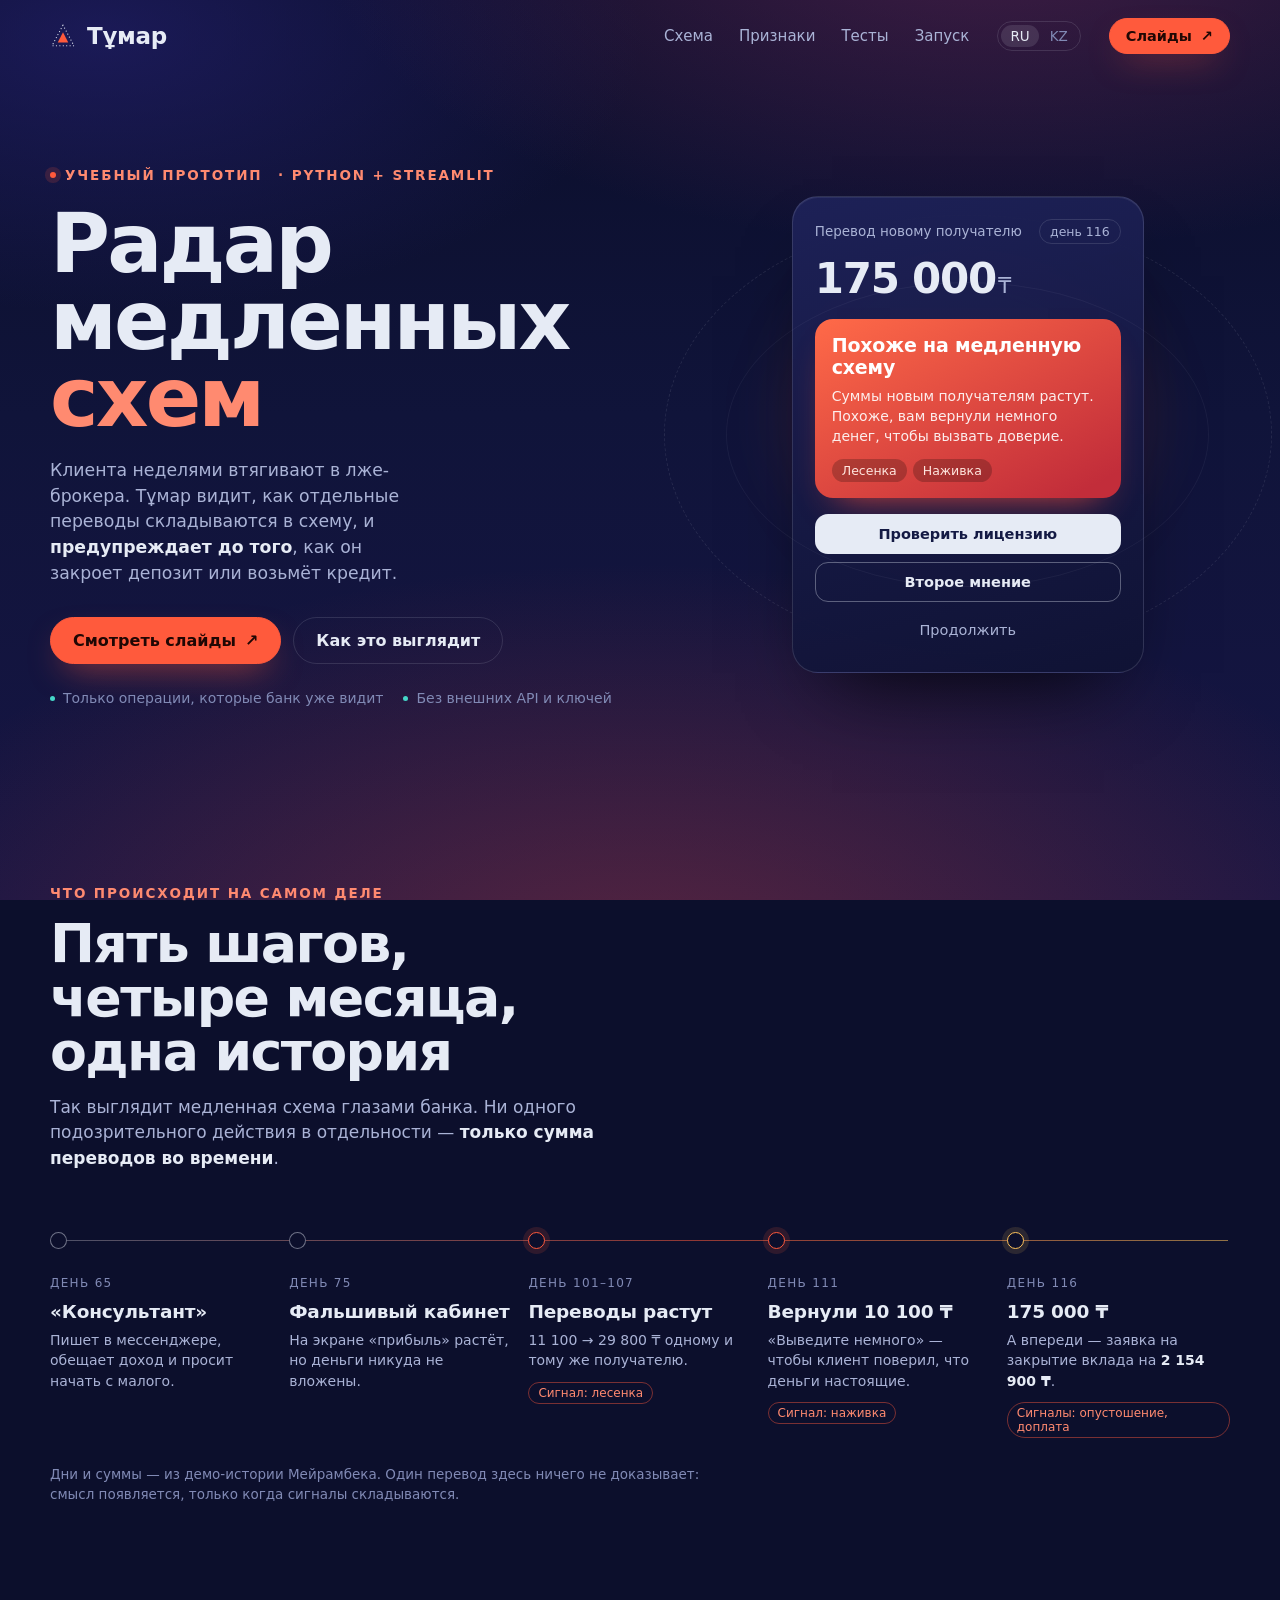
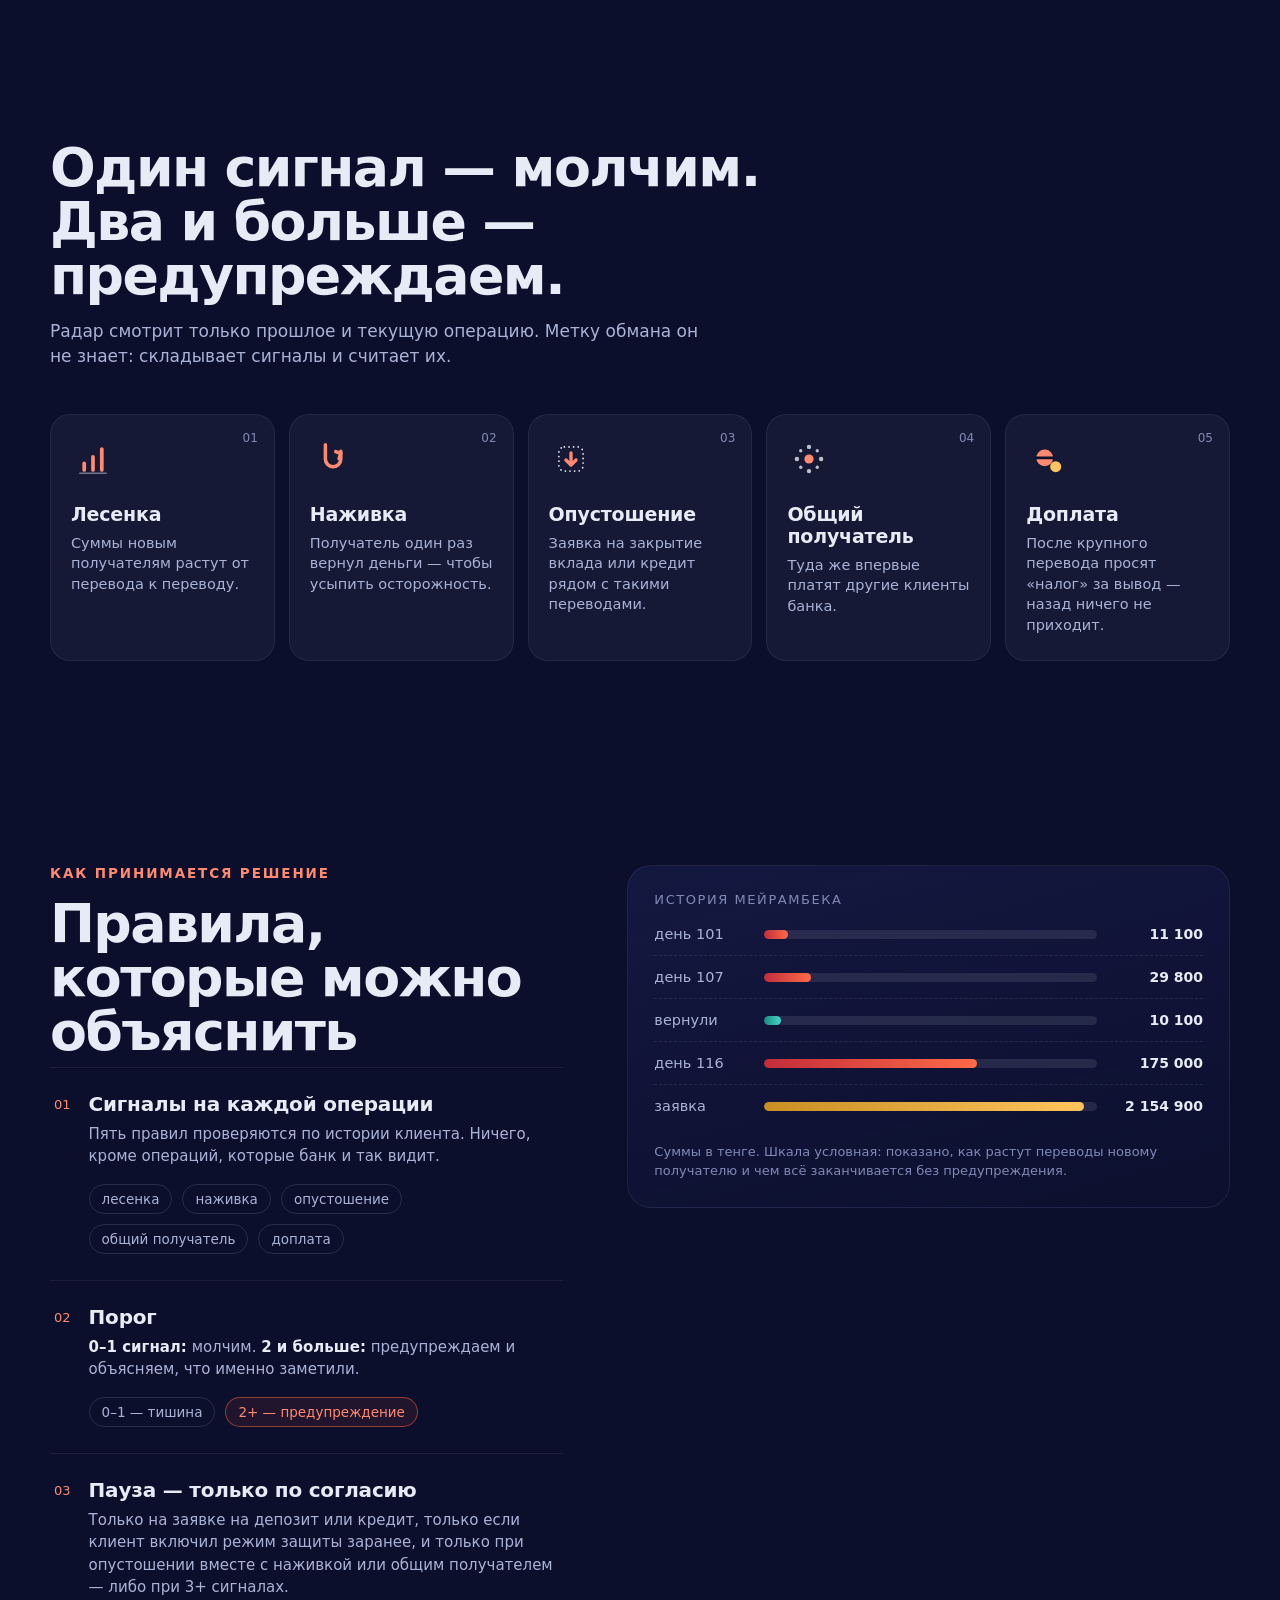
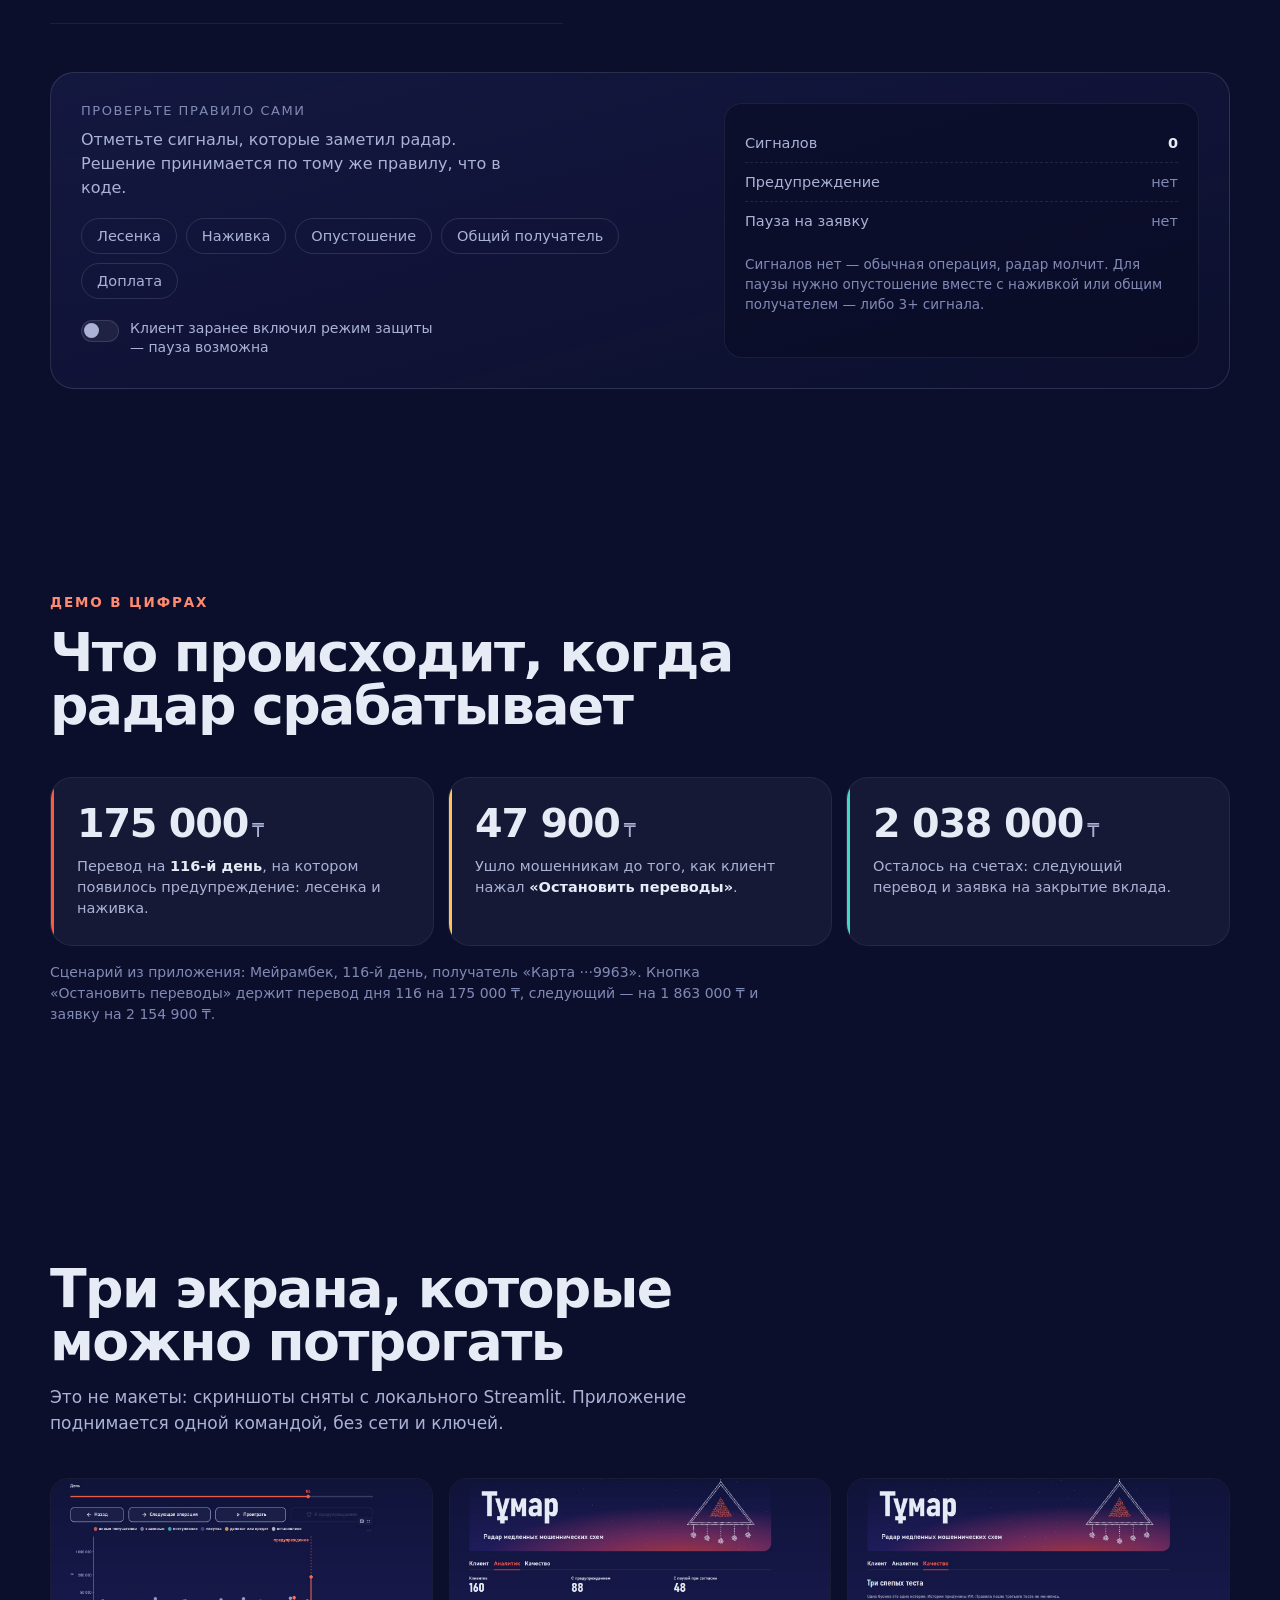
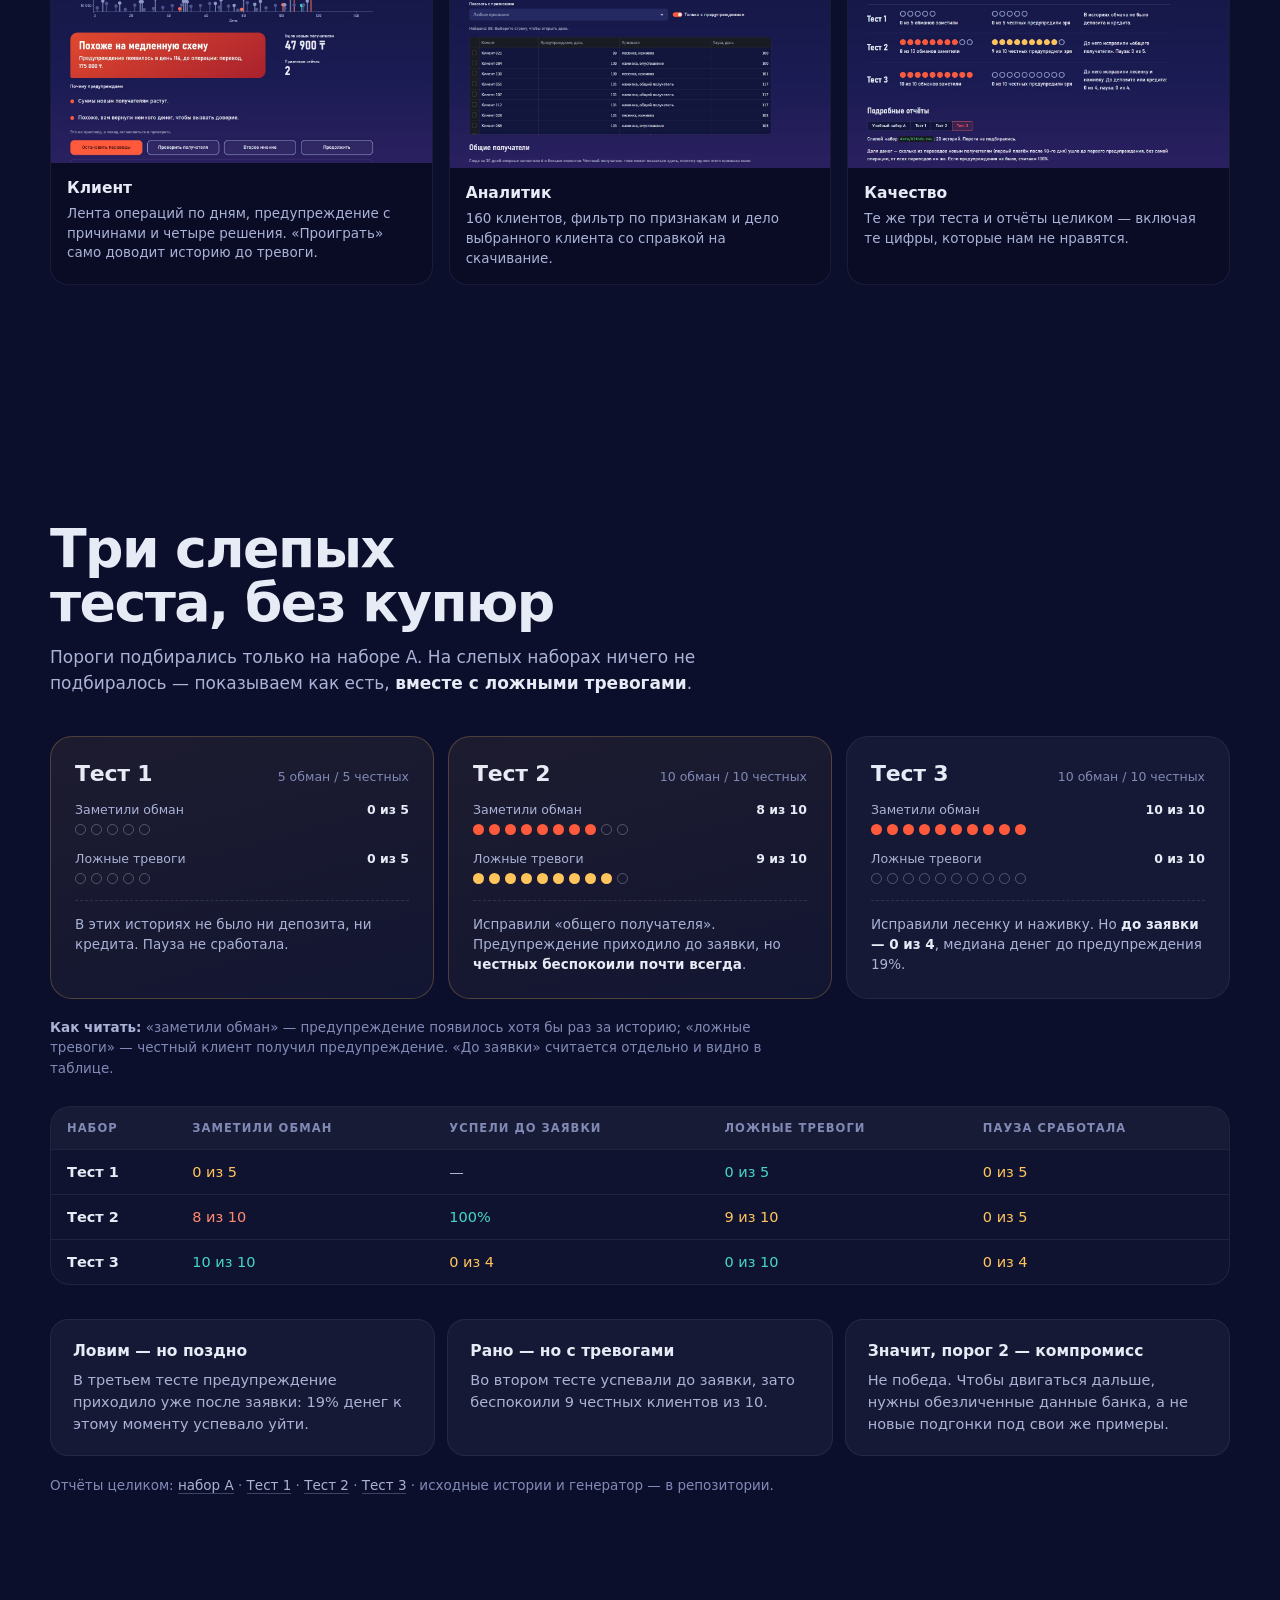
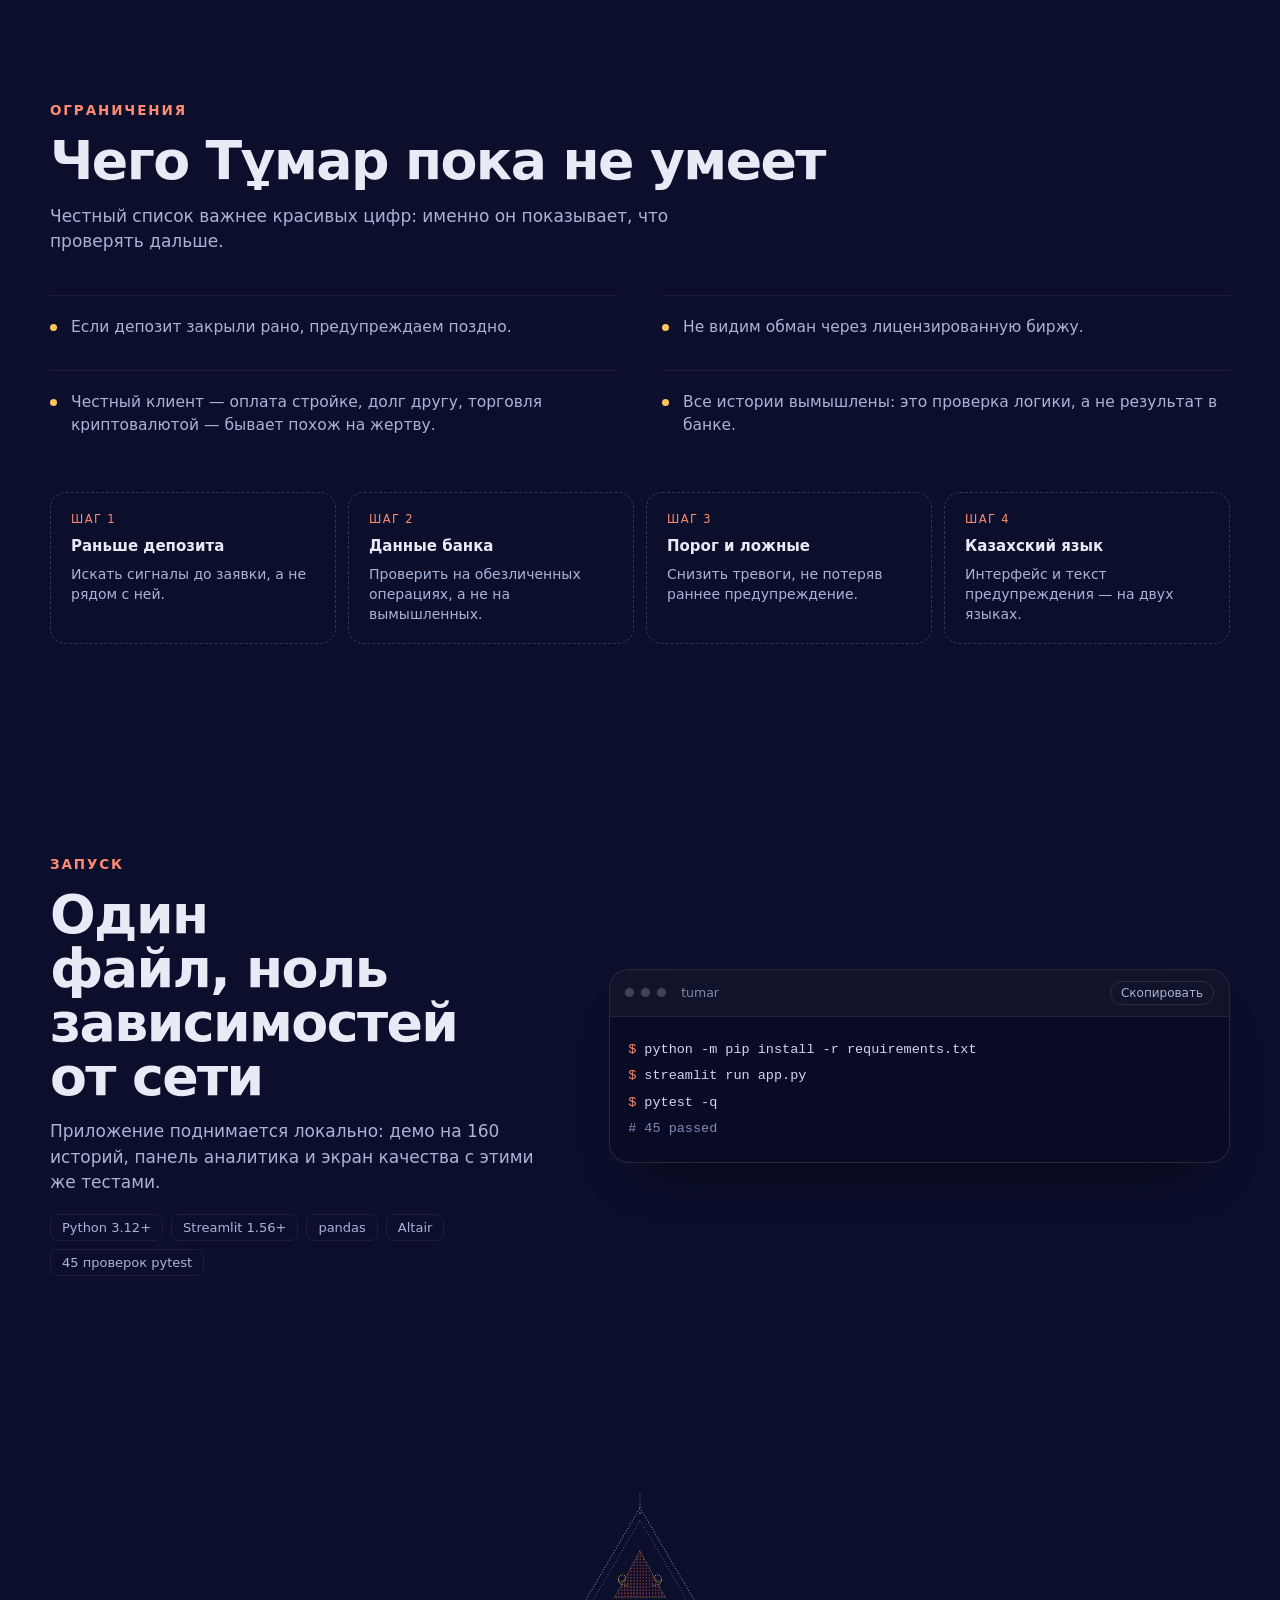
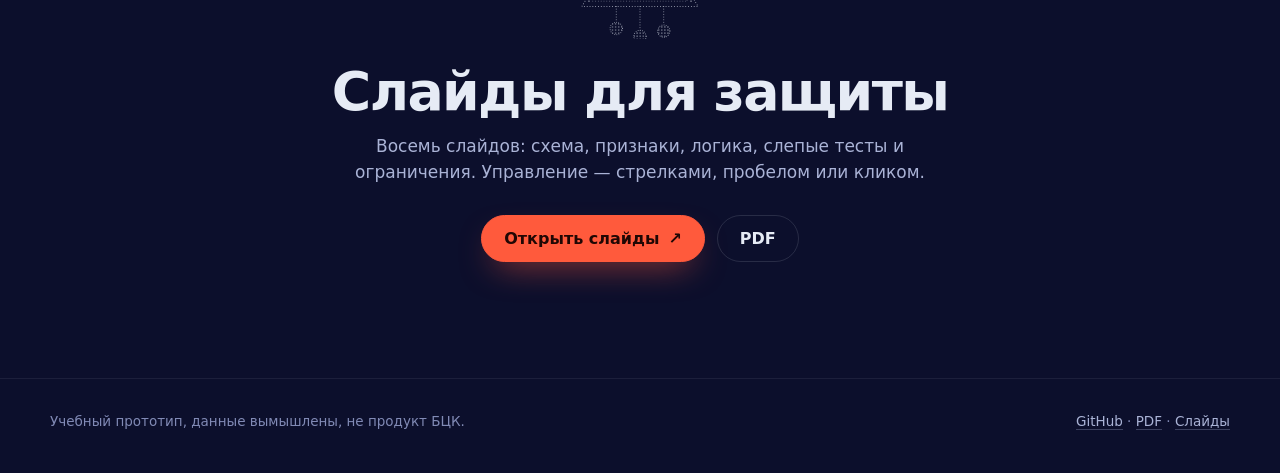
==== docs/index.html @ 0e0113db "Publish the blind sets, add an application slide and a Kazakh site The reports cited data that was g" ====
<!doctype html>
<html lang="ru">
<head>
<meta charset="utf-8">
<meta name="viewport" content="width=device-width,initial-scale=1">
<title>Тұмар — радар медленных мошеннических схем</title>
<meta name="description" content="Учебный прототип: замечает медленную схему по истории переводов и предупреждает клиента до закрытия депозита или кредита.">
<meta name="theme-color" content="#0c0f2c">
<meta property="og:title" content="Тұмар — радар медленных мошеннических схем">
<meta property="og:description" content="Пять признаков, объяснимое правило и три слепых теста без купюр.">
<meta property="og:type" content="website">
<link rel="icon" href="data:image/svg+xml,%3Csvg xmlns='http://www.w3.org/2000/svg' viewBox='0 0 32 32'%3E%3Cpath d='M16 3 29 27H3Z' fill='none' stroke='%23e6ebf5' stroke-width='1.6' stroke-dasharray='0 4' stroke-linecap='round'/%3E%3Cpath d='M16 12 22 24H10Z' fill='%23ff5a3c'/%3E%3C/svg%3E">
<link rel="stylesheet" href="style.css">
</head>
<body>
<a class="skip" href="#main">К содержанию</a>

<header class="hd" id="hd">
  <div class="wrap">
    <a class="brand" href="#top" aria-label="Тұмар — на главную">
      <svg viewBox="0 0 32 32" aria-hidden="true"><path d="M16 2.5 29.5 28H2.5Z" fill="none" stroke="#e6ebf5" stroke-width="1.5" stroke-dasharray="0 4.2" stroke-linecap="round"/><path d="M16 11.5 22.5 24h-13Z" fill="#ff5a3c"/></svg>
      Тұмар
    </a>
    <nav class="nav" aria-label="Разделы">
      <a href="#scheme">Схема</a>
      <a href="#signs">Признаки</a>
      <a href="#tests">Тесты</a>
      <a href="#run">Запуск</a>
    </nav>
    <div class="lang" aria-label="Язык"><a class="on" href="index.html" lang="ru">RU</a><a href="kz.html" lang="kk" hreflang="kk">KZ</a></div>
    <a class="btn pri sm" href="slides.html">Слайды <span class="ar" aria-hidden="true">↗</span></a>
  </div>
  <div class="pg" id="pg" aria-hidden="true"></div>
</header>

<main id="main">
  <section class="hero" id="top">
    <div class="wrap">
      <div>
        <p class="eyebrow rv"><i></i>Учебный прототип<span class="hide-sm">&nbsp;· Python + Streamlit</span></p>
        <h1 class="rv" style="--d:.06s">Радар <br>медленных <em>схем</em></h1>
        <p class="lede rv" style="--d:.12s">Клиента неделями втягивают в лже-брокера. Тұмар видит, как отдельные переводы складываются в схему, и <b>предупреждает до того</b>, как он закроет депозит или возьмёт кредит.</p>
        <div class="cta-row rv" style="--d:.18s">
          <a class="btn pri" href="slides.html">Смотреть слайды <span class="ar" aria-hidden="true">↗</span></a>
          <a class="btn" href="#scheme">Как это выглядит</a>
        </div>
        <p class="hero-meta rv" style="--d:.24s">
          <span>Только операции, которые банк уже видит</span>
          <span>Без внешних API и ключей</span>
        </p>
      </div>

      <div class="stage rv" style="--d:.1s">
        <div class="glow" aria-hidden="true"></div>
        <div class="card" id="card">
          <div class="top"><span>Перевод новому получателю</span><span class="chip">день 116</span></div>
          <div class="amt">175 000<small>₸</small></div>
          <div class="warn">
            <b>Похоже на медленную схему</b>
            <p>Суммы новым получателям растут. Похоже, вам вернули немного денег, чтобы вызвать доверие.</p>
            <div class="tags"><i>Лесенка</i><i>Наживка</i></div>
          </div>
          <div class="acts">
            <div class="act a">Проверить лицензию</div>
            <div class="act b">Второе мнение</div>
            <div class="act c">Продолжить</div>
          </div>
        </div>
      </div>
    </div>
  </section>

  <section id="scheme">
    <div class="wrap">
      <div class="sec-head">
        <p class="kicker rv">Что происходит на самом деле</p>
        <h2 class="rv" style="--d:.05s">Пять шагов, четыре месяца,<br>одна история</h2>
        <p class="sub rv" style="--d:.1s">Так выглядит медленная схема глазами банка. Ни одного подозрительного действия в отдельности — <b>только сумма переводов во времени</b>.</p>
      </div>

      <div class="tl">
        <article class="st rv" style="--d:.02s">
          <span class="dot" aria-hidden="true"></span>
          <p class="day">День 65</p>
          <h3>«Консультант»</h3>
          <p>Пишет в мессенджере, обещает доход и просит начать с малого.</p>
        </article>
        <article class="st rv" style="--d:.06s">
          <span class="dot" aria-hidden="true"></span>
          <p class="day">День 75</p>
          <h3>Фальшивый кабинет</h3>
          <p>На экране «прибыль» растёт, но деньги никуда не вложены.</p>
        </article>
        <article class="st hot rv" style="--d:.1s">
          <span class="dot" aria-hidden="true"></span>
          <p class="day">День 101–107</p>
          <h3>Переводы растут</h3>
          <p>11 100 → 29 800 ₸ одному и тому же получателю.</p>
          <span class="sg">Сигнал: лесенка</span>
        </article>
        <article class="st hot rv" style="--d:.14s">
          <span class="dot" aria-hidden="true"></span>
          <p class="day">День 111</p>
          <h3>Вернули 10 100 ₸</h3>
          <p>«Выведите немного» — чтобы клиент поверил, что деньги настоящие.</p>
          <span class="sg">Сигнал: наживка</span>
        </article>
        <article class="st end rv" style="--d:.18s">
          <span class="dot" aria-hidden="true"></span>
          <p class="day">День 116</p>
          <h3>175 000 ₸</h3>
          <p>А впереди — заявка на закрытие вклада на <b>2 154 900 ₸</b>.</p>
          <span class="sg">Сигналы: опустошение, доплата</span>
        </article>
      </div>
      <p class="tl-note rv" style="--d:.2s">Дни и суммы — из демо-истории Мейрамбека. Один перевод здесь ничего не доказывает: смысл появляется, только когда сигналы складываются.</p>
    </div>
  </section>

  <section id="signs">
    <div class="wrap">
      <div class="sec-head">
        <p class="kicker rv">Пять признаков</p>
        <h2 class="rv" style="--d:.05s">Один сигнал — молчим.<br>Два и больше — предупреждаем.</h2>
        <p class="sub rv" style="--d:.1s">Радар смотрит только прошлое и текущую операцию. Метку обмана он не знает: складывает сигналы и считает их.</p>
      </div>
      <div class="grid5">
        <article class="sig rv" style="--d:.02s"><span class="n">01</span>
          <svg class="ico" viewBox="0 0 40 40" aria-hidden="true"><path d="M12 30V24M20 30V18M28 30V11" stroke="currentColor" stroke-width="3.4" stroke-linecap="round"/><path d="M8 33h24" stroke="#e6ebf5" stroke-width="1.4" stroke-linecap="round" opacity=".45"/></svg>
          <h3>Лесенка</h3><p>Суммы новым получателям растут от перевода к переводу.</p>
        </article>
        <article class="sig rv" style="--d:.06s"><span class="n">02</span>
          <svg class="ico" viewBox="0 0 40 40" aria-hidden="true"><path d="M14 7v13a7 7 0 0 0 14 0v-7" fill="none" stroke="currentColor" stroke-width="3.2" stroke-linecap="round"/><path d="M28 15l-4.6-1.8M28 15l-1.6 4.6" fill="none" stroke="currentColor" stroke-width="3.2" stroke-linecap="round"/></svg>
          <h3>Наживка</h3><p>Получатель один раз вернул деньги — чтобы усыпить осторожность.</p>
        </article>
        <article class="sig rv" style="--d:.1s"><span class="n">03</span>
          <svg class="ico" viewBox="0 0 40 40" aria-hidden="true"><rect x="9" y="9" width="22" height="22" rx="5" fill="none" stroke="#e6ebf5" stroke-width="1.6" stroke-dasharray="0 4.2" stroke-linecap="round"/><path d="M20 14.5v11m0 0 4.6-4.6M20 25.5l-4.6-4.6" fill="none" stroke="currentColor" stroke-width="3" stroke-linecap="round" stroke-linejoin="round"/></svg>
          <h3>Опустошение</h3><p>Заявка на закрытие вклада или кредит рядом с такими переводами.</p>
        </article>
        <article class="sig rv" style="--d:.14s"><span class="n">04</span>
          <svg class="ico" viewBox="0 0 40 40" aria-hidden="true"><circle cx="20" cy="20" r="4.2" fill="currentColor"/><g fill="#e6ebf5" opacity=".8"><circle cx="20" cy="9" r="2"/><circle cx="20" cy="31" r="2"/><circle cx="9" cy="20" r="2"/><circle cx="31" cy="20" r="2"/><circle cx="12.5" cy="12.5" r="1.5"/><circle cx="27.5" cy="27.5" r="1.5"/><circle cx="27.5" cy="12.5" r="1.5"/><circle cx="12.5" cy="27.5" r="1.5"/></g></svg>
          <h3>Общий получатель</h3><p>Туда же впервые платят другие клиенты банка.</p>
        </article>
        <article class="sig rv" style="--d:.18s"><span class="n">05</span>
          <svg class="ico" viewBox="0 0 40 40" aria-hidden="true"><circle cx="17" cy="19" r="7.6" fill="currentColor"/><circle cx="27" cy="27" r="5" fill="#ffc45c"/><path d="M9.4 19h15.2" stroke="#0c0f2c" stroke-width="2.6" stroke-linecap="round"/></svg>
          <h3>Доплата</h3><p>После крупного перевода просят «налог» за вывод — назад ничего не приходит.</p>
        </article>
      </div>
    </div>
  </section>

  <section id="logic">
    <div class="wrap">
      <div class="logic">
        <div>
          <p class="kicker rv">Как принимается решение</p>
          <h2 class="rv" style="--d:.05s">Правила, которые можно объяснить</h2>
          <div class="rules">
            <div class="rule rv" style="--d:.08s"><span class="num">01</span><div><h3>Сигналы на каждой операции</h3>
              <p>Пять правил проверяются по истории клиента. Ничего, кроме операций, которые банк и так видит.</p>
              <div class="thresh"><span class="pill">лесенка</span><span class="pill">наживка</span><span class="pill">опустошение</span><span class="pill">общий получатель</span><span class="pill">доплата</span></div>
            </div></div>
            <div class="rule rv" style="--d:.12s"><span class="num">02</span><div><h3>Порог</h3>
              <p><b>0–1 сигнал:</b> молчим. <b>2 и больше:</b> предупреждаем и объясняем, что именно заметили.</p>
              <div class="thresh"><span class="pill">0–1 — тишина</span><span class="pill hot">2+ — предупреждение</span></div>
            </div></div>
            <div class="rule rv" style="--d:.16s"><span class="num">03</span><div><h3>Пауза — только по согласию</h3>
              <p>Только на заявке на депозит или кредит, только если клиент включил режим защиты заранее, и только при опустошении вместе с наживкой или общим получателем — либо при 3+ сигналах.</p>
            </div></div>
          </div>
        </div>
        <aside class="bars rv" style="--d:.1s" id="bars" aria-label="Как сигналы складываются в предупреждение">
          <p class="title">История Мейрамбека</p>
          <div class="row"><span class="lbl">день 101</span><div class="rail"><span class="fill carn" style="--w:7%"></span></div><span class="val">11 100</span></div>
          <div class="row"><span class="lbl">день 107</span><div class="rail"><span class="fill carn" style="--w:14%"></span></div><span class="val">29 800</span></div>
          <div class="row"><span class="lbl">вернули</span><div class="rail"><span class="fill turq" style="--w:5%"></span></div><span class="val">10 100</span></div>
          <div class="row"><span class="lbl">день 116</span><div class="rail"><span class="fill carn" style="--w:64%"></span></div><span class="val">175 000</span></div>
          <div class="row"><span class="lbl">заявка</span><div class="rail"><span class="fill amber" style="--w:96%"></span></div><span class="val">2 154 900</span></div>
          <p class="cap">Суммы в тенге. Шкала условная: показано, как растут переводы новому получателю и чем всё заканчивается без предупреждения.</p>
        </aside>
      </div>

      <div class="sim rv" style="--d:.06s">
        <div>
          <p class="title">Проверьте правило сами</p>
          <p class="lead">Отметьте сигналы, которые заметил радар. Решение принимается по тому же правилу, что в коде.</p>
          <div class="chips" role="group" aria-label="Сигналы">
            <button class="chip" type="button" data-sig="les" aria-pressed="false">Лесенка</button>
            <button class="chip" type="button" data-sig="nazh" aria-pressed="false">Наживка</button>
            <button class="chip" type="button" data-sig="opus" aria-pressed="false">Опустошение</button>
            <button class="chip" type="button" data-sig="obsh" aria-pressed="false">Общий получатель</button>
            <button class="chip" type="button" data-sig="dop" aria-pressed="false">Доплата</button>
          </div>
          <label class="switch"><input type="checkbox" id="prot"><span>Клиент заранее включил режим защиты — пауза возможна</span></label>
        </div>
        <div class="out" aria-live="polite">
          <div class="out-row"><span>Сигналов</span><b id="cnt">0</b></div>
          <div class="out-row"><span>Предупреждение</span><b id="warnv" class="no">нет</b></div>
          <div class="out-row"><span>Пауза на заявку</span><b id="pausev" class="no">нет</b></div>
          <p class="why" id="why">Сигналов нет — обычная операция, радар молчит.</p>
        </div>
      </div>
    </div>
  </section>

  <section id="demo">
    <div class="wrap">
      <div class="sec-head">
        <p class="kicker rv">Демо в цифрах</p>
        <h2 class="rv" style="--d:.05s">Что происходит, когда радар срабатывает</h2>
      </div>
      <div class="stats">
        <div class="stat rv" style="--d:.05s"><div class="v">175 000<small>₸</small></div><p class="k">Перевод на <b>116-й день</b>, на котором появилось предупреждение: лесенка и наживка.</p></div>
        <div class="stat a rv" style="--d:.1s"><div class="v">47 900<small>₸</small></div><p class="k">Ушло мошенникам до того, как клиент нажал <b>«Остановить переводы»</b>.</p></div>
        <div class="stat t rv" style="--d:.15s"><div class="v">2 038 000<small>₸</small></div><p class="k">Осталось на счетах: следующий перевод и заявка на закрытие вклада.</p></div>
      </div>
      <p class="demo-note rv" style="--d:.2s">Сценарий из приложения: Мейрамбек, 116-й день, получатель «Карта ···9963». Кнопка «Остановить переводы» держит перевод дня 116 на 175 000 ₸, следующий — на 1 863 000 ₸ и заявку на 2 154 900 ₸.</p>
    </div>
  </section>

  <section id="app">
    <div class="wrap">
      <div class="sec-head">
        <p class="kicker rv">Приложение</p>
        <h2 class="rv" style="--d:.05s">Три экрана, которые можно потрогать</h2>
        <p class="sub rv" style="--d:.1s">Это не макеты: скриншоты сняты с локального Streamlit. Приложение поднимается одной командой, без сети и ключей.</p>
      </div>
      <div class="shots">
        <figure class="shot rv" style="--d:.03s">
          <img src="img/app-client.jpg" width="1284" height="956" loading="lazy"
               alt="Экран клиента: график операций, предупреждение на 116-й день, причины и четыре кнопки решения">
          <figcaption><b>Клиент</b>Лента операций по дням, предупреждение с причинами и четыре решения. «Проиграть» само доводит историю до тревоги.</figcaption>
        </figure>
        <figure class="shot rv" style="--d:.07s">
          <img src="img/app-analyst.jpg" width="1284" height="974" loading="lazy"
               alt="Экран аналитика: 160 клиентов, фильтр по признакам и таблица дел с днём предупреждения">
          <figcaption><b>Аналитик</b>160 клиентов, фильтр по признакам и дело выбранного клиента со справкой на скачивание.</figcaption>
        </figure>
        <figure class="shot rv" style="--d:.11s">
          <img src="img/app-quality.jpg" width="1284" height="974" loading="lazy"
               alt="Экран качества: три слепых теста бусинами и подробные отчёты">
          <figcaption><b>Качество</b>Те же три теста и отчёты целиком — включая те цифры, которые нам не нравятся.</figcaption>
        </figure>
      </div>
    </div>
  </section>

  <section id="tests">
    <div class="wrap">
      <div class="sec-head">
        <p class="kicker rv">Проверка</p>
        <h2 class="rv" style="--d:.05s">Три слепых теста, без купюр</h2>
        <p class="sub rv" style="--d:.1s">Пороги подбирались только на наборе A. На слепых наборах ничего не подбиралось — показываем как есть, <b>вместе с ложными тревогами</b>.</p>
      </div>
      <div class="tests">
        <article class="test bad rv" style="--d:.04s">
          <div class="h"><b>Тест 1</b><span>5 обман / 5 честных</span></div>
          <div class="meter"><div class="cap"><span>Заметили обман</span><b>0 из 5</b></div><div class="dots carn" data-dots="5:0"></div></div>
          <div class="meter"><div class="cap"><span>Ложные тревоги</span><b>0 из 5</b></div><div class="dots amber" data-dots="5:0"></div></div>
          <p class="note">В этих историях не было ни депозита, ни кредита. Пауза не сработала.</p>
        </article>
        <article class="test bad rv" style="--d:.09s">
          <div class="h"><b>Тест 2</b><span>10 обман / 10 честных</span></div>
          <div class="meter"><div class="cap"><span>Заметили обман</span><b>8 из 10</b></div><div class="dots carn" data-dots="10:8"></div></div>
          <div class="meter"><div class="cap"><span>Ложные тревоги</span><b>9 из 10</b></div><div class="dots amber" data-dots="10:9"></div></div>
          <p class="note">Исправили «общего получателя». Предупреждение приходило до заявки, но <b>честных беспокоили почти всегда</b>.</p>
        </article>
        <article class="test rv" style="--d:.14s">
          <div class="h"><b>Тест 3</b><span>10 обман / 10 честных</span></div>
          <div class="meter"><div class="cap"><span>Заметили обман</span><b>10 из 10</b></div><div class="dots carn" data-dots="10:10"></div></div>
          <div class="meter"><div class="cap"><span>Ложные тревоги</span><b>0 из 10</b></div><div class="dots amber" data-dots="10:0"></div></div>
          <p class="note">Исправили лесенку и наживку. Но <b>до заявки — 0 из 4</b>, медиана денег до предупреждения 19%.</p>
        </article>
      </div>
      <p class="legend rv" style="--d:.16s"><b>Как читать:</b> «заметили обман» — предупреждение появилось хотя бы раз за историю; «ложные тревоги» — честный клиент получил предупреждение. «До заявки» считается отдельно и видно в таблице.</p>

      <p class="scroll-hint">Таблица прокручивается вбок →</p>
      <div class="cmp rv" style="--d:.1s">
        <div class="scroll">
          <table>
            <thead><tr><th scope="col">Набор</th><th scope="col">Заметили обман</th><th scope="col">Успели до заявки</th><th scope="col">Ложные тревоги</th><th scope="col">Пауза сработала</th></tr></thead>
            <tbody>
              <tr><td>Тест 1</td><td class="bad">0 из 5</td><td>—</td><td class="ok">0 из 5</td><td class="bad">0 из 5</td></tr>
              <tr><td>Тест 2</td><td class="mid">8 из 10</td><td class="ok">100%</td><td class="bad">9 из 10</td><td class="bad">0 из 5</td></tr>
              <tr><td>Тест 3</td><td class="ok">10 из 10</td><td class="bad">0 из 4</td><td class="ok">0 из 10</td><td class="bad">0 из 4</td></tr>
            </tbody>
          </table>
        </div>
      </div>

      <div class="verdict">
        <div class="vd rv" style="--d:.03s"><b>Ловим — но поздно</b>В третьем тесте предупреждение приходило уже после заявки: 19% денег к этому моменту успевало уйти.</div>
        <div class="vd rv" style="--d:.06s"><b>Рано — но с тревогами</b>Во втором тесте успевали до заявки, зато беспокоили 9 честных клиентов из 10.</div>
        <div class="vd rv" style="--d:.09s"><b>Значит, порог 2 — компромисс</b>Не победа. Чтобы двигаться дальше, нужны обезличенные данные банка, а не новые подгонки под свои же примеры.</div>
      </div>
      <p class="reports rv" style="--d:.12s">Отчёты целиком: <a href="https://github.com/Ordalinnn/tumar/blob/main/docs/metrics_A.md">набор A</a> · <a href="https://github.com/Ordalinnn/tumar/blob/main/docs/metrics_blind1.md">Тест 1</a> · <a href="https://github.com/Ordalinnn/tumar/blob/main/docs/metrics_blind2.md">Тест 2</a> · <a href="https://github.com/Ordalinnn/tumar/blob/main/docs/metrics_blind3.md">Тест 3</a> · исходные истории и генератор — в репозитории.</p>
    </div>
  </section>

  <section id="limits">
    <div class="wrap">
      <div class="sec-head">
        <p class="kicker rv">Ограничения</p>
        <h2 class="rv" style="--d:.05s">Чего Тұмар пока не умеет</h2>
        <p class="sub rv" style="--d:.1s">Честный список важнее красивых цифр: именно он показывает, что проверять дальше.</p>
      </div>
      <div class="limits">
        <p class="limit rv">Если депозит закрыли рано, предупреждаем поздно.</p>
        <p class="limit rv" style="--d:.04s">Не видим обман через лицензированную биржу.</p>
        <p class="limit rv" style="--d:.08s">Честный клиент — оплата стройке, долг другу, торговля криптовалютой — бывает похож на жертву.</p>
        <p class="limit rv" style="--d:.12s">Все истории вымышлены: это проверка логики, а не результат в банке.</p>
      </div>
      <div class="next">
        <div class="nx rv" style="--d:.04s"><i>Шаг 1</i><b>Раньше депозита</b>Искать сигналы до заявки, а не рядом с ней.</div>
        <div class="nx rv" style="--d:.07s"><i>Шаг 2</i><b>Данные банка</b>Проверить на обезличенных операциях, а не на вымышленных.</div>
        <div class="nx rv" style="--d:.1s"><i>Шаг 3</i><b>Порог и ложные</b>Снизить тревоги, не потеряв раннее предупреждение.</div>
        <div class="nx rv" style="--d:.13s"><i>Шаг 4</i><b>Казахский язык</b>Интерфейс и текст предупреждения — на двух языках.</div>
      </div>
    </div>
  </section>

  <section id="run">
    <div class="wrap run-grid">
      <div>
        <p class="kicker rv">Запуск</p>
        <h2 class="rv" style="--d:.05s">Один файл, ноль зависимостей от сети</h2>
        <p class="sub rv" style="--d:.1s">Приложение поднимается локально: демо на 160 историй, панель аналитика и экран качества с этими же тестами.</p>
        <div class="req rv" style="--d:.14s">
          <span>Python 3.12+</span><span>Streamlit 1.56+</span><span>pandas</span><span>Altair</span><span>45 проверок pytest</span>
        </div>
      </div>
      <div class="term rv" style="--d:.08s">
        <div class="bar"><i></i><i></i><i></i><span>tumar</span><button id="copy" type="button">Скопировать</button></div>
        <pre><span class="p">$</span> python -m pip install -r requirements.txt
<span class="p">$</span> streamlit run app.py
<span class="p">$</span> pytest -q
<span class="c"># 45 passed</span></pre>
      </div>
    </div>
  </section>

  <section class="final">
    <div class="wrap">
      <div class="amulet rv" id="amulet2" aria-hidden="true"></div>
      <h2 class="rv" style="--d:.05s">Слайды для защиты</h2>
      <p class="sub rv" style="--d:.1s">Восемь слайдов: схема, признаки, логика, слепые тесты и ограничения. Управление — стрелками, пробелом или кликом.</p>
      <div class="cta-row rv" style="--d:.15s">
        <a class="btn pri" href="slides.html">Открыть слайды <span class="ar" aria-hidden="true">↗</span></a>
        <a class="btn" href="slides.pdf">PDF</a>
      </div>
    </div>
  </section>
</main>

<footer>
  <div class="wrap">
    <span>Учебный прототип, данные вымышлены, не продукт БЦК.</span>
    <span><a href="https://github.com/Ordalinnn/tumar">GitHub</a> · <a href="slides.pdf">PDF</a> · <a href="slides.html">Слайды</a></span>
  </div>
</footer>

<script src="site.js"></script>
</body>
</html>
---- docs/style.css ----
:root{
  --night:#0c0f2c; --ink:#12163d; --ink2:#1a1b52; --card:rgba(255,255,255,.045);
  --line:rgba(230,235,245,.13); --line-2:rgba(230,235,245,.07);
  --silver:#e6ebf5; --dim:#aab3d6; --faint:#818ab5;
  --carn:#ff5a3c; --carn-2:#ff8a70; --turq:#45d6c8; --amber:#ffc45c;
  --font:Bahnschrift,"Bahnschrift SemiCondensed","Segoe UI Variable Display","Segoe UI","Arial Narrow","DejaVu Sans Condensed",system-ui,sans-serif;
  --ease:cubic-bezier(.16,1,.3,1);
}
*{box-sizing:border-box;margin:0;padding:0}
html{scroll-behavior:smooth;-webkit-text-size-adjust:100%}
body{
  font-family:var(--font);color:var(--silver);background:var(--night);
  background-image:
    radial-gradient(1100px 520px at 78% -8%,rgba(109,42,92,.55) 0,rgba(109,42,92,0) 62%),
    radial-gradient(900px 460px at 8% 4%,rgba(35,32,110,.65) 0,rgba(35,32,110,0) 60%),
    radial-gradient(1200px 600px at 50% 108%,rgba(178,58,58,.42) 0,rgba(178,58,58,0) 68%),
    linear-gradient(180deg,#0b0e2a 0,#10143a 46%,#161544 100%);
  background-attachment:fixed;
  -webkit-font-smoothing:antialiased;overflow-x:hidden;
}
body::before{
  content:"";position:fixed;inset:0;pointer-events:none;z-index:0;opacity:.5;
  background-image:radial-gradient(rgba(230,235,245,.5) .6px,transparent .6px);
  background-size:34px 34px;
  mask-image:radial-gradient(80% 60% at 50% 20%,#000 0,transparent 78%);
  -webkit-mask-image:radial-gradient(80% 60% at 50% 20%,#000 0,transparent 78%);
}
a{color:inherit;text-decoration:none}
::selection{background:rgba(255,90,60,.3)}
:focus-visible{outline:2px solid var(--carn);outline-offset:3px;border-radius:10px}
.wrap{width:min(1180px,calc(100% - 44px));margin-inline:auto;position:relative;z-index:1}
.skip{position:absolute;left:16px;top:-60px;z-index:99;padding:10px 16px;border-radius:12px;background:var(--silver);color:#141a44;font-size:14px;transition:top .2s}
.skip:focus{top:12px}

/* ---------- header ---------- */
.hd{position:sticky;top:0;z-index:50;transition:background .3s,border-color .3s,backdrop-filter .3s;
  border-bottom:1px solid transparent}
.hd.stuck{background:rgba(11,14,42,.74);backdrop-filter:blur(16px) saturate(140%);border-color:var(--line-2)}
.pg{position:absolute;left:0;bottom:-1px;height:2px;width:0;background:linear-gradient(90deg,var(--carn),var(--amber));opacity:0;transition:opacity .3s}
.hd.stuck .pg{opacity:1}
.hd .wrap{display:flex;align-items:center;gap:28px;height:72px}
.brand{display:flex;align-items:center;gap:11px;font-size:23px;font-weight:700;letter-spacing:-.3px}
.brand svg{width:26px;height:26px;flex:none}
.nav{display:flex;gap:26px;margin-left:auto;font-size:15px;color:var(--dim)}
.nav a{padding:6px 0;position:relative;transition:color .2s}
.nav a::after{content:"";position:absolute;left:0;right:0;bottom:0;height:1px;background:var(--carn);transform:scaleX(0);transform-origin:left;transition:transform .3s var(--ease)}
.nav a:hover{color:var(--silver)}
.nav a:hover::after{transform:scaleX(1)}

.btn{display:inline-flex;align-items:center;gap:9px;padding:13px 22px;border-radius:999px;font:inherit;font-size:16px;font-weight:600;
  border:1.5px solid var(--line);background:transparent;color:var(--silver);cursor:pointer;transition:transform .25s var(--ease),background .25s,border-color .25s,color .25s;white-space:nowrap}
.btn:hover{transform:translateY(-2px);background:rgba(230,235,245,.08);border-color:rgba(230,235,245,.4)}
.btn.pri{background:var(--carn);border-color:var(--carn);color:#200704;box-shadow:0 14px 34px -14px rgba(255,90,60,.75)}
.btn.pri:hover{background:#ff6f52;border-color:#ff6f52;box-shadow:0 18px 40px -14px rgba(255,90,60,.85)}
.btn.sm{padding:9px 16px;font-size:14.5px}
.btn .ar{transition:transform .25s var(--ease)}
.btn:hover .ar{transform:translate(2px,-2px)}

/* ---------- hero ---------- */
.hero{padding:clamp(42px,7vw,96px) 0 clamp(40px,6vw,80px);overflow-x:clip}
.hero .wrap{display:grid;grid-template-columns:1.06fr .94fr;gap:clamp(28px,5vw,64px);align-items:center}
.eyebrow{display:inline-flex;align-items:center;gap:9px;font-size:13.5px;letter-spacing:.14em;text-transform:uppercase;color:var(--carn-2);font-weight:600}
.eyebrow i{width:6px;height:6px;border-radius:50%;background:var(--carn);box-shadow:0 0 0 5px rgba(255,90,60,.16)}
h1{font-size:clamp(46px,6.4vw,86px);line-height:.94;letter-spacing:-.035em;font-weight:700;margin:22px 0 0;font-stretch:78%}
h1 em{font-style:normal;color:var(--carn-2)}
.lede{margin-top:22px;font-size:clamp(16.5px,1.35vw,19.5px);line-height:1.5;color:var(--dim);max-width:33ch;font-weight:300}
.lede b{color:var(--silver);font-weight:600}
.cta-row{display:flex;flex-wrap:wrap;gap:12px;margin-top:30px}
.hero-meta{display:flex;flex-wrap:wrap;gap:8px 20px;margin-top:26px;font-size:14px;color:var(--faint)}
.hero-meta span{display:inline-flex;align-items:center;gap:8px}
.hero-meta span::before{content:"";width:5px;height:5px;border-radius:50%;background:var(--turq)}

/* alert card */
.stage{position:relative;display:grid;place-items:center;min-height:440px}
.stage .glow{position:absolute;inset:-10% -8% -2%;border-radius:50%;
  background:radial-gradient(closest-side,rgba(255,90,60,.34),rgba(255,90,60,0) 70%);filter:blur(26px)}
.stage::before{content:"";position:absolute;inset:4% -8%;border-radius:50%;
  border:1px dashed rgba(230,235,245,.1)}
.stage::after{content:"";position:absolute;inset:18% 4%;border-radius:50%;
  border:1px solid rgba(230,235,245,.05)}
.card{position:relative;width:min(100%,352px);border-radius:26px;padding:22px;
  background:linear-gradient(165deg,rgba(30,34,88,.96),rgba(16,19,52,.97));
  border:1px solid rgba(230,235,245,.14);
  box-shadow:0 40px 80px -40px rgba(0,0,0,.9),inset 0 1px 0 rgba(255,255,255,.07);
  transform:translate3d(0,0,0);transition:transform .4s var(--ease)}
.card .top{display:flex;align-items:center;justify-content:space-between;gap:12px;font-size:13.5px;color:var(--dim)}
.card .chip{font-size:12.5px;padding:4px 10px;border-radius:999px;border:1px solid var(--line);color:var(--dim);white-space:nowrap}
.card .amt{font-size:42px;font-weight:700;letter-spacing:-.03em;margin:10px 0 16px;font-variant-numeric:tabular-nums}
.card .amt small{font-size:.5em;font-weight:500;color:var(--dim);margin-left:2px}
.warn{border-radius:18px;padding:16px 17px;color:#fff;
  background:linear-gradient(152deg,#ff6a48,#c22d3a 92%);
  box-shadow:0 18px 34px -22px rgba(255,80,60,.9)}
.warn b{display:block;font-size:19px;line-height:1.15;letter-spacing:-.01em}
.warn p{margin-top:9px;font-size:14px;line-height:1.42;color:rgba(255,255,255,.9);font-weight:300}
.tags{display:flex;flex-wrap:wrap;gap:6px;margin-top:12px}
.tags i{font-style:normal;font-size:12.5px;padding:4px 10px;border-radius:999px;background:rgba(0,0,0,.22);color:#ffe6df}
.card .acts{display:grid;gap:8px;margin-top:16px}
.act{padding:11px;border-radius:13px;border:1.5px solid transparent;font-size:14.5px;font-weight:600;text-align:center}
.act.a{background:var(--silver);color:#141a44}
.act.b{border-color:rgba(230,235,245,.35);color:var(--silver)}
.act.c{color:var(--dim);font-weight:400}

/* ---------- sections ---------- */
section{position:relative;padding:clamp(56px,8vw,104px) 0;scroll-margin-top:84px}
.sec-head{max-width:780px}
.kicker{font-size:13.5px;letter-spacing:.14em;text-transform:uppercase;color:var(--carn-2);font-weight:600}
h2{font-size:clamp(32px,4.2vw,54px);line-height:1.0;letter-spacing:-.03em;margin-top:16px;font-weight:700;font-stretch:80%;text-wrap:balance}
.sub{margin-top:16px;font-size:17px;line-height:1.5;color:var(--dim);font-weight:300;max-width:60ch}
.sub b{color:var(--silver);font-weight:600}

/* timeline */
.tl{position:relative;display:grid;grid-template-columns:repeat(5,1fr);gap:16px;margin-top:48px}
.tl::before{content:"";position:absolute;left:2px;right:2px;top:21px;height:1px;
  background:linear-gradient(90deg,rgba(230,235,245,.3),rgba(255,90,60,.55) 55%,rgba(255,196,92,.55))}
.st{position:relative;padding-top:48px}
.st .dot{position:absolute;left:0;top:13px;width:17px;height:17px;border-radius:50%;
  background:var(--night);border:1.5px solid rgba(230,235,245,.45)}
.st.hot .dot{border-color:var(--carn);box-shadow:0 0 0 5px rgba(255,90,60,.14)}
.st.end .dot{border-color:var(--amber);box-shadow:0 0 0 5px rgba(255,196,92,.13)}
.st .day{font-size:12px;letter-spacing:.11em;text-transform:uppercase;color:var(--faint);font-variant-numeric:tabular-nums}
.st h3{font-size:18.5px;margin-top:8px;line-height:1.14;letter-spacing:-.01em}
.st p{margin-top:8px;font-size:14px;line-height:1.46;color:var(--dim);font-weight:300}
.st p b{color:var(--silver);font-weight:600}
.st .sg{display:inline-block;margin-top:11px;font-size:12px;padding:3px 9px;border-radius:999px;
  border:1px solid rgba(255,90,60,.45);color:var(--carn-2)}
.st .sg.t{border-color:rgba(69,214,200,.45);color:var(--turq)}
.tl-note{margin-top:26px;font-size:13.5px;line-height:1.5;color:var(--faint);max-width:80ch}

/* signals */
.grid5{display:grid;grid-template-columns:repeat(5,1fr);gap:14px;margin-top:44px}
.sig{position:relative;padding:22px 20px 24px;border-radius:20px;background:var(--card);
  border:1px solid var(--line-2);transition:transform .35s var(--ease),border-color .35s,background .35s;overflow:hidden}
.sig::after{content:"";position:absolute;inset:0;border-radius:inherit;pointer-events:none;
  background:radial-gradient(140% 90% at 50% -20%,rgba(255,90,60,.18),transparent 62%);opacity:0;transition:opacity .35s}
.sig:hover{transform:translateY(-5px);border-color:rgba(255,90,60,.45);background:rgba(255,255,255,.06)}
.sig:hover::after{opacity:1}
.sig .ico{width:44px;height:44px;color:var(--carn-2)}
.sig h3{font-size:19px;margin-top:18px;letter-spacing:-.01em}
.sig p{margin-top:8px;font-size:14.5px;line-height:1.42;color:var(--dim);font-weight:300}
.sig p b{color:var(--silver);font-weight:600}
.sig .n{position:absolute;right:16px;top:16px;font-size:12px;color:var(--faint);font-variant-numeric:tabular-nums}

/* logic */
.logic{display:grid;grid-template-columns:.92fr 1.08fr;gap:clamp(28px,5vw,70px);align-items:start}
.rules{display:grid;gap:2px;margin-top:8px}
.rule{display:grid;grid-template-columns:auto 1fr;gap:18px;padding:24px 4px;border-top:1px solid var(--line-2)}
.rule:last-child{border-bottom:1px solid var(--line-2)}
.rule .num{font-size:13px;color:var(--carn-2);font-variant-numeric:tabular-nums;padding-top:5px}
.rule h3{font-size:20px;letter-spacing:-.01em}
.rule p{margin-top:7px;font-size:15px;line-height:1.5;color:var(--dim);font-weight:300}
.rule p b{color:var(--silver);font-weight:600}
.thresh{display:flex;flex-wrap:wrap;gap:10px;margin-top:16px}
.pill{font-size:13.5px;padding:6px 12px;border-radius:999px;border:1px solid var(--line);color:var(--dim)}
.pill.hot{border-color:rgba(255,90,60,.55);color:var(--carn-2);background:rgba(255,90,60,.09)}
.bars{position:relative;border-radius:24px;border:1px solid var(--line-2);padding:26px;background:linear-gradient(165deg,rgba(26,30,78,.6),rgba(14,17,48,.5))}
.bars .row{display:flex;align-items:center;gap:14px;padding:13px 0;border-bottom:1px dashed rgba(230,235,245,.1);font-size:14.5px}
.bars .row:last-of-type{border-bottom:0}
.bars .row .lbl{width:96px;color:var(--dim);flex:none}
.bars .rail{position:relative;height:9px;border-radius:999px;background:rgba(230,235,245,.1);flex:1;overflow:hidden}
.bars .fill{position:absolute;inset:0 auto 0 0;border-radius:inherit;width:var(--w);transform-origin:left;transform:scaleX(0);transition:transform 1.1s var(--ease) .1s}
.bars.in .fill{transform:scaleX(1)}
.bars .carn{background:linear-gradient(90deg,#c22d3a,#ff6a48)}
.bars .amber{background:linear-gradient(90deg,#c98f22,var(--amber))}
.bars .turq{background:linear-gradient(90deg,#1c8b83,var(--turq))}
.bars .val{width:92px;flex:none;text-align:right;white-space:nowrap;font-variant-numeric:tabular-nums;color:var(--silver);font-weight:600;font-size:14px}
.bars .cap{margin-top:16px;font-size:13px;line-height:1.45;color:var(--faint)}
.bars .title{font-size:13px;letter-spacing:.12em;text-transform:uppercase;color:var(--faint);margin-bottom:6px}

/* simulator */
.sim{margin-top:clamp(28px,4vw,48px);display:grid;grid-template-columns:1.12fr .88fr;gap:clamp(20px,3vw,40px);
  padding:clamp(20px,2.4vw,30px);border-radius:24px;border:1px solid var(--line);
  background:linear-gradient(165deg,rgba(26,30,78,.6),rgba(14,17,48,.5))}
.sim .title{font-size:13px;letter-spacing:.12em;text-transform:uppercase;color:var(--faint)}
.sim .lead{margin-top:10px;font-size:16px;line-height:1.5;color:var(--dim);font-weight:300;max-width:44ch}
.chips{display:flex;flex-wrap:wrap;gap:9px;margin-top:18px}
.chip{font:inherit;font-size:14.5px;padding:9px 15px;border-radius:999px;border:1.5px solid var(--line);
  background:transparent;color:var(--dim);cursor:pointer;transition:border-color .2s,background .2s,color .2s}
.chip:hover{border-color:rgba(230,235,245,.38);color:var(--silver)}
.chip[aria-pressed="true"]{border-color:var(--carn);background:rgba(255,90,60,.16);color:#ffd9d0}
.switch{display:flex;gap:11px;align-items:flex-start;margin-top:20px;font-size:14px;color:var(--dim);
  cursor:pointer;line-height:1.4;max-width:40ch}
.switch input{appearance:none;-webkit-appearance:none;width:38px;height:22px;border-radius:999px;
  border:1.5px solid var(--line);background:rgba(255,255,255,.06);position:relative;flex:none;cursor:pointer;transition:.25s;margin-top:1px}
.switch input::after{content:"";position:absolute;left:2px;top:2px;width:15px;height:15px;border-radius:50%;background:var(--dim);transition:.25s var(--ease)}
.switch input:checked{background:rgba(69,214,200,.22);border-color:var(--turq)}
.switch input:checked::after{transform:translateX(15px);background:var(--turq)}
.out{border-radius:18px;border:1px solid var(--line-2);background:rgba(8,10,32,.5);padding:20px}
.out-row{display:flex;justify-content:space-between;align-items:baseline;gap:14px;padding:11px 0;
  border-bottom:1px dashed rgba(230,235,245,.1);font-size:14.5px;color:var(--dim)}
.out-row:last-of-type{border-bottom:0}
.out-row b{color:var(--silver);font-weight:600;font-variant-numeric:tabular-nums;text-align:right}
.out-row b.no{color:var(--faint);font-weight:400}
.out-row b.yes{color:var(--carn-2)}
.out-row b.pz{color:var(--turq)}
.why{margin-top:14px;font-size:13.5px;line-height:1.5;color:var(--faint)}

/* stats */
.stats{display:grid;grid-template-columns:repeat(3,1fr);gap:14px;margin-top:44px}
.stat{position:relative;padding:26px;border-radius:22px;border:1px solid var(--line-2);background:var(--card);overflow:hidden}
.stat::before{content:"";position:absolute;left:0;top:0;bottom:0;width:3px;background:var(--carn)}
.stat.t::before{background:var(--turq)} .stat.a::before{background:var(--amber)}
.stat .v{font-size:clamp(28px,3.1vw,40px);font-weight:700;letter-spacing:-.03em;font-variant-numeric:tabular-nums;line-height:1}
.stat .v small{font-size:.48em;font-weight:500;color:var(--dim);margin-left:4px;letter-spacing:0}
.stat .k{margin-top:12px;font-size:14.5px;line-height:1.45;color:var(--dim);font-weight:300;max-width:34ch}
.stat .k b{color:var(--silver);font-weight:600}
.demo-note{margin-top:16px;font-size:14px;color:var(--faint);max-width:80ch;line-height:1.5}

/* tests */
.tests{display:grid;grid-template-columns:repeat(3,1fr);gap:14px;margin-top:40px}
.test{padding:24px;border-radius:22px;border:1px solid var(--line-2);background:var(--card);transition:border-color .3s,transform .35s var(--ease)}
.test:hover{border-color:rgba(230,235,245,.26);transform:translateY(-3px)}
.test .h{display:flex;align-items:baseline;justify-content:space-between;gap:10px}
.test .h b{font-size:22px;letter-spacing:-.01em}
.test .h span{font-size:12.5px;color:var(--faint);text-align:right}
.meter{margin-top:16px}
.meter .cap{display:flex;justify-content:space-between;font-size:12.5px;color:var(--dim);margin-bottom:7px}
.meter .cap b{color:var(--silver);font-weight:600}
.dots{display:flex;gap:5px;flex-wrap:wrap}
.dots i{width:11px;height:11px;border-radius:50%;border:1.5px solid rgba(230,235,245,.28)}
.dots i.on{border-color:transparent}
.dots.carn i.on{background:var(--carn)} .dots.amber i.on{background:var(--amber)}
.test .note{margin-top:16px;padding-top:14px;border-top:1px dashed rgba(230,235,245,.12);font-size:13.5px;line-height:1.45;color:var(--dim);font-weight:300}
.test .note b{color:var(--silver);font-weight:600}
.test.bad{background:linear-gradient(165deg,rgba(255,196,92,.07),rgba(255,255,255,.03));border-color:rgba(255,196,92,.24)}
.legend{margin-top:18px;font-size:13.5px;line-height:1.5;color:var(--faint);max-width:84ch}
.legend b{color:var(--dim);font-weight:600}

/* verdict + table */
.verdict{display:grid;grid-template-columns:repeat(3,1fr);gap:12px;margin-top:34px}
.vd{padding:20px 22px;border-radius:18px;border:1px solid var(--line-2);background:var(--card);
  font-size:14.5px;line-height:1.5;color:var(--dim);font-weight:300}
.vd b{display:block;color:var(--silver);margin-bottom:7px;font-size:15.5px;font-weight:600}
.cmp{margin-top:28px;border:1px solid var(--line-2);border-radius:20px;overflow:hidden;background:rgba(255,255,255,.02)}
.cmp .scroll{overflow-x:auto}
.cmp table{width:100%;border-collapse:collapse;font-size:14.5px;min-width:600px}
.cmp th,.cmp td{padding:14px 16px;text-align:left;border-bottom:1px solid var(--line-2);white-space:nowrap}
.cmp th{font-size:11.5px;letter-spacing:.09em;text-transform:uppercase;color:var(--faint);font-weight:600;background:rgba(255,255,255,.03)}
.cmp td{color:var(--dim)}
.cmp td:first-child{color:var(--silver);font-weight:600}
.cmp tr:last-child td{border-bottom:0}
.cmp .bad{color:var(--amber)} .cmp .ok{color:var(--turq)} .cmp .mid{color:var(--carn-2)}
.scroll-hint{display:none;margin-top:10px;font-size:12.5px;color:var(--faint)}

/* limits */
.limits{display:grid;grid-template-columns:repeat(2,1fr);gap:12px 44px;margin-top:40px}
.limit{display:grid;grid-template-columns:auto 1fr;gap:14px;padding:20px 0;border-top:1px solid var(--line-2);font-size:15.5px;line-height:1.45;color:var(--dim);font-weight:300}
.limit::before{content:"";width:7px;height:7px;margin-top:8px;border-radius:50%;background:var(--amber);flex:none}
.next{display:grid;grid-template-columns:repeat(4,1fr);gap:12px;margin-top:36px}
.nx{padding:18px 20px;border-radius:16px;border:1px dashed rgba(230,235,245,.18);font-size:14px;line-height:1.45;color:var(--dim);font-weight:300}
.nx b{display:block;color:var(--silver);margin-bottom:6px;font-size:15px;font-weight:600}
.nx i{font-style:normal;display:block;color:var(--carn-2);font-size:11.5px;letter-spacing:.12em;text-transform:uppercase;margin-bottom:8px}

/* run */
.run-grid{display:grid;grid-template-columns:.9fr 1.1fr;gap:clamp(28px,4vw,56px);align-items:center;margin-top:8px}
.term{border-radius:20px;border:1px solid var(--line);background:rgba(8,10,32,.72);overflow:hidden;box-shadow:0 30px 60px -40px #000}
.term .bar{display:flex;align-items:center;gap:7px;padding:11px 15px;border-bottom:1px solid var(--line-2);background:rgba(255,255,255,.03)}
.term .bar i{width:9px;height:9px;border-radius:50%;background:rgba(230,235,245,.22)}
.term .bar span{margin-left:8px;font-size:12.5px;color:var(--faint)}
.term .bar button{margin-left:auto;font:inherit;font-size:12px;padding:4px 10px;border-radius:999px;border:1px solid var(--line);background:transparent;color:var(--dim);cursor:pointer;transition:.2s}
.term .bar button:hover{color:var(--silver);border-color:rgba(230,235,245,.4)}
.term pre{padding:20px 18px;font-family:ui-monospace,"Cascadia Mono",Consolas,monospace;font-size:13.5px;line-height:1.95;color:#cfd6ee;overflow-x:auto}
.term pre .p{color:var(--carn-2);user-select:none}
.term pre .c{color:var(--faint)}
.req{display:flex;flex-wrap:wrap;gap:8px;margin-top:18px}
.req span{font-size:13px;padding:5px 11px;border-radius:8px;border:1px solid var(--line-2);color:var(--dim)}

/* final */
.final{text-align:center;padding:clamp(60px,9vw,120px) 0}
.final .amulet svg{width:132px;height:auto;margin:0 auto 26px;display:block;opacity:.85}
.final h2{margin-top:0}
.final .sub{margin-inline:auto}
.final .cta-row{justify-content:center}
footer{border-top:1px solid var(--line-2);padding:34px 0 44px;font-size:13.5px;color:var(--faint)}
footer .wrap{display:flex;flex-wrap:wrap;gap:14px 28px;align-items:center;justify-content:space-between}
footer a{color:var(--dim);border-bottom:1px solid rgba(170,179,214,.3)}
footer a:hover{color:var(--silver);border-color:var(--silver)}

/* reveal */
.rv{opacity:0;transform:translateY(20px);transition:opacity .8s var(--ease),transform .8s var(--ease);transition-delay:var(--d,0s)}
.rv.in{opacity:1;transform:none}

@media (max-width:1000px){
  .hero .wrap{grid-template-columns:1fr;gap:40px}
  .lede{max-width:52ch}
  .stage{min-height:0;justify-items:start;margin-top:4px}
  .grid5{grid-template-columns:repeat(2,1fr)}
  .logic,.run-grid{grid-template-columns:1fr}
  .stats,.tests,.verdict{grid-template-columns:1fr}
  .limits{grid-template-columns:1fr}
  .next{grid-template-columns:repeat(2,1fr)}
  .sim{grid-template-columns:1fr}
  .nav{display:none}
  .hd .btn.sm{margin-left:auto}
  .scroll-hint{display:block}
  .tl{grid-template-columns:1fr;gap:0}
  .tl::before{left:8px;right:auto;top:8px;bottom:8px;width:1px;height:auto;
    background:linear-gradient(180deg,rgba(230,235,245,.28),rgba(255,90,60,.5) 55%,rgba(255,196,92,.5))}
  .st{padding:0 0 26px 38px}
  .st .dot{left:0;top:4px}
  .st h3{margin-top:6px}
}
@media (max-width:560px){
  .hd .wrap{height:64px;gap:14px}
  .grid5{grid-template-columns:1fr}
  .card{width:100%}
  .hero-meta{font-size:13px}
  .hide-sm{display:none}
  .eyebrow{letter-spacing:.1em;font-size:12.5px}
  .bars{padding:18px}
  .bars .row .lbl{width:82px;font-size:13px}
  .bars .val{width:50px;font-size:13px}
  .next{grid-template-columns:1fr}
  .brand{font-size:20px}
  .hd .btn.sm{padding:8px 14px;font-size:14px}
}
@media (prefers-reduced-motion:reduce){
  html{scroll-behavior:auto}
  .rv{opacity:1;transform:none;transition:none}
  .bars .fill{transform:scaleX(1);transition:none}
  .btn:hover,.sig:hover,.test:hover{transform:none}
}
@media print{
  .hd,.skip,.pg{display:none}
  body{background:#0c0f2c}
  .rv{opacity:1;transform:none;transition:none}
  .bars .fill{transform:scaleX(1)}
}

/* ---------- language switch ---------- */
.lang{display:flex;align-items:center;gap:2px;font-size:13.5px;border:1px solid var(--line);border-radius:999px;padding:3px}
.lang a{padding:3px 9px;border-radius:999px;color:var(--faint);transition:color .2s,background .2s}
.lang a.on{background:rgba(230,235,245,.12);color:var(--silver)}
.lang a:hover{color:var(--silver)}

/* ---------- application screens ---------- */
.shots{display:grid;grid-template-columns:repeat(3,1fr);gap:16px;margin-top:42px}
.shot{margin:0;border-radius:18px;border:1px solid var(--line-2);background:rgba(8,10,32,.5);overflow:hidden;
  transition:transform .35s var(--ease),border-color .3s}
.shot:hover{transform:translateY(-4px);border-color:rgba(255,90,60,.35)}
.shot img{display:block;width:100%;height:auto}
.shot figcaption{padding:14px 16px 16px;font-size:13.5px;line-height:1.45;color:var(--dim);font-weight:300}
.shot figcaption b{display:block;color:var(--silver);font-size:15.5px;margin-bottom:5px;font-weight:600}

/* ---------- report links ---------- */
.reports{margin-top:18px;font-size:13.5px;color:var(--faint);line-height:1.7}
.reports a{color:var(--dim);border-bottom:1px solid rgba(170,179,214,.32)}
.reports a:hover{color:var(--silver);border-color:var(--silver)}

@media (max-width:1000px){.shots{grid-template-columns:1fr}}
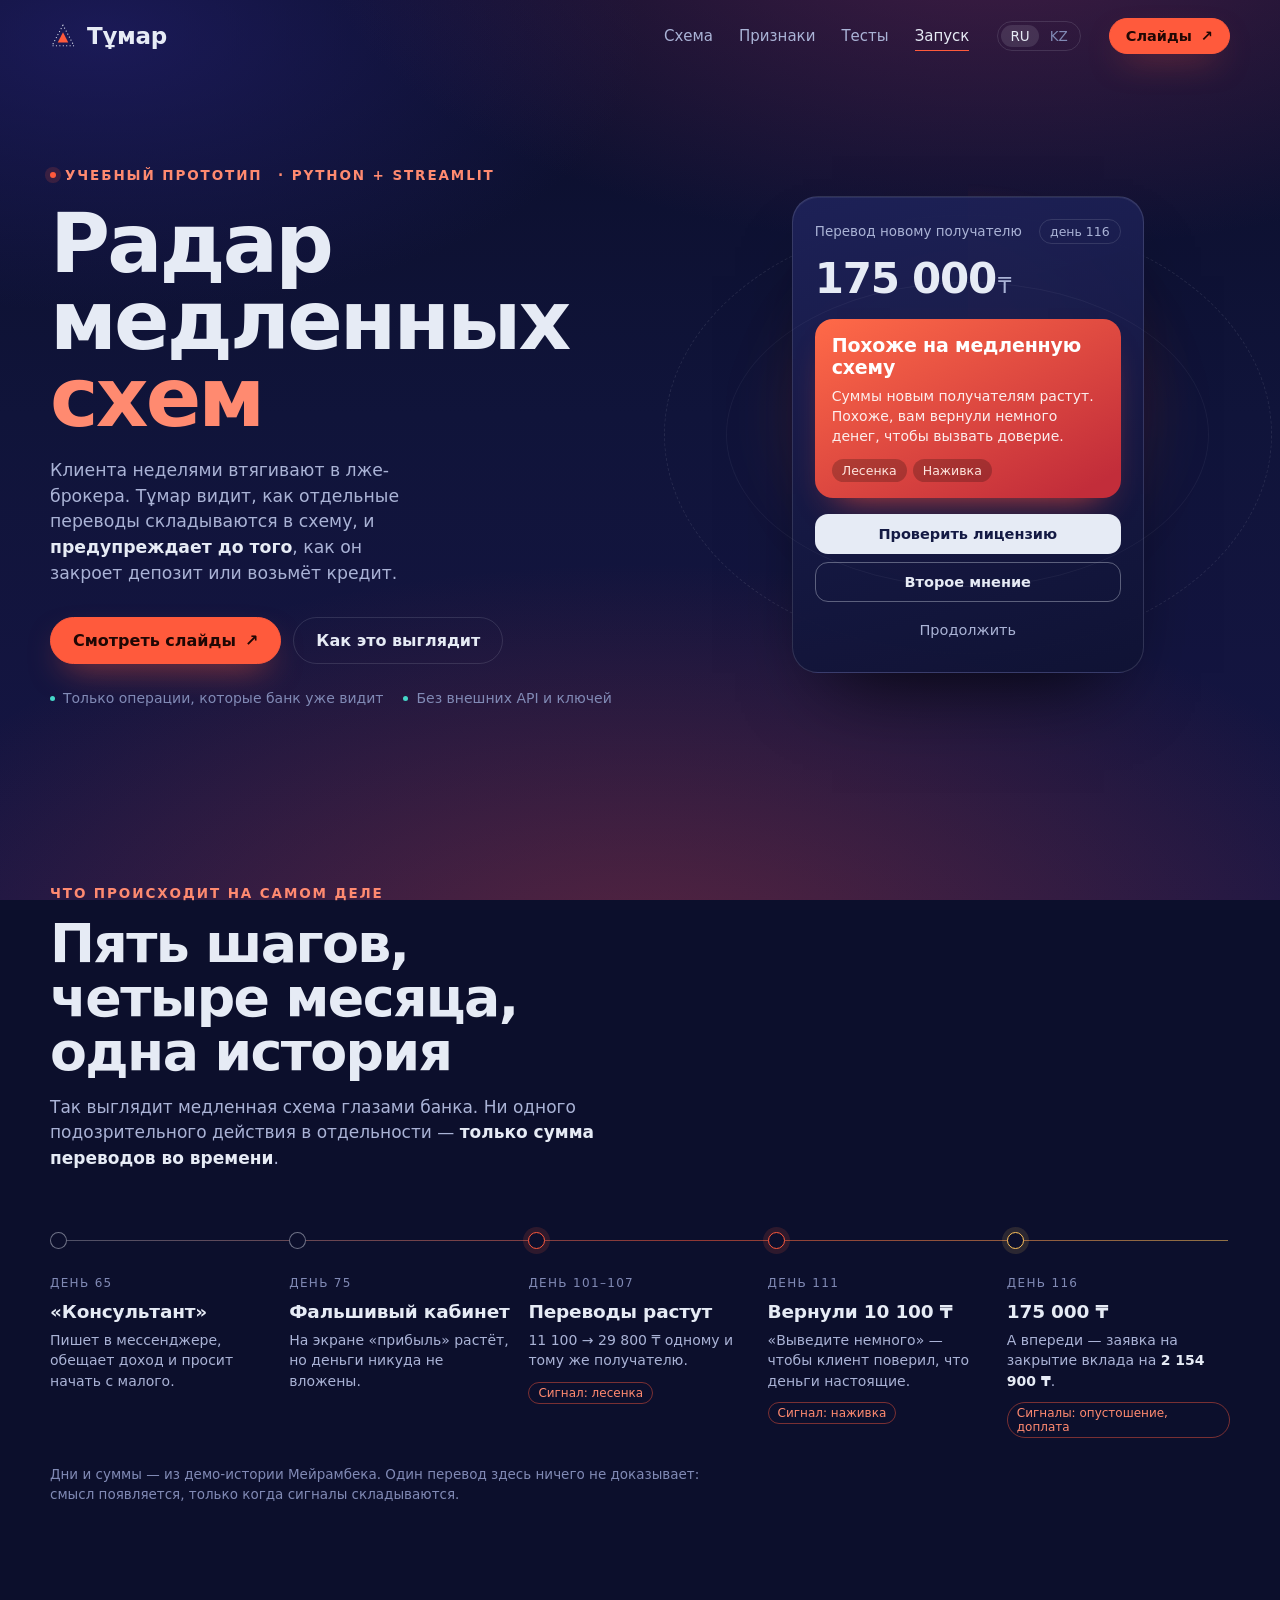
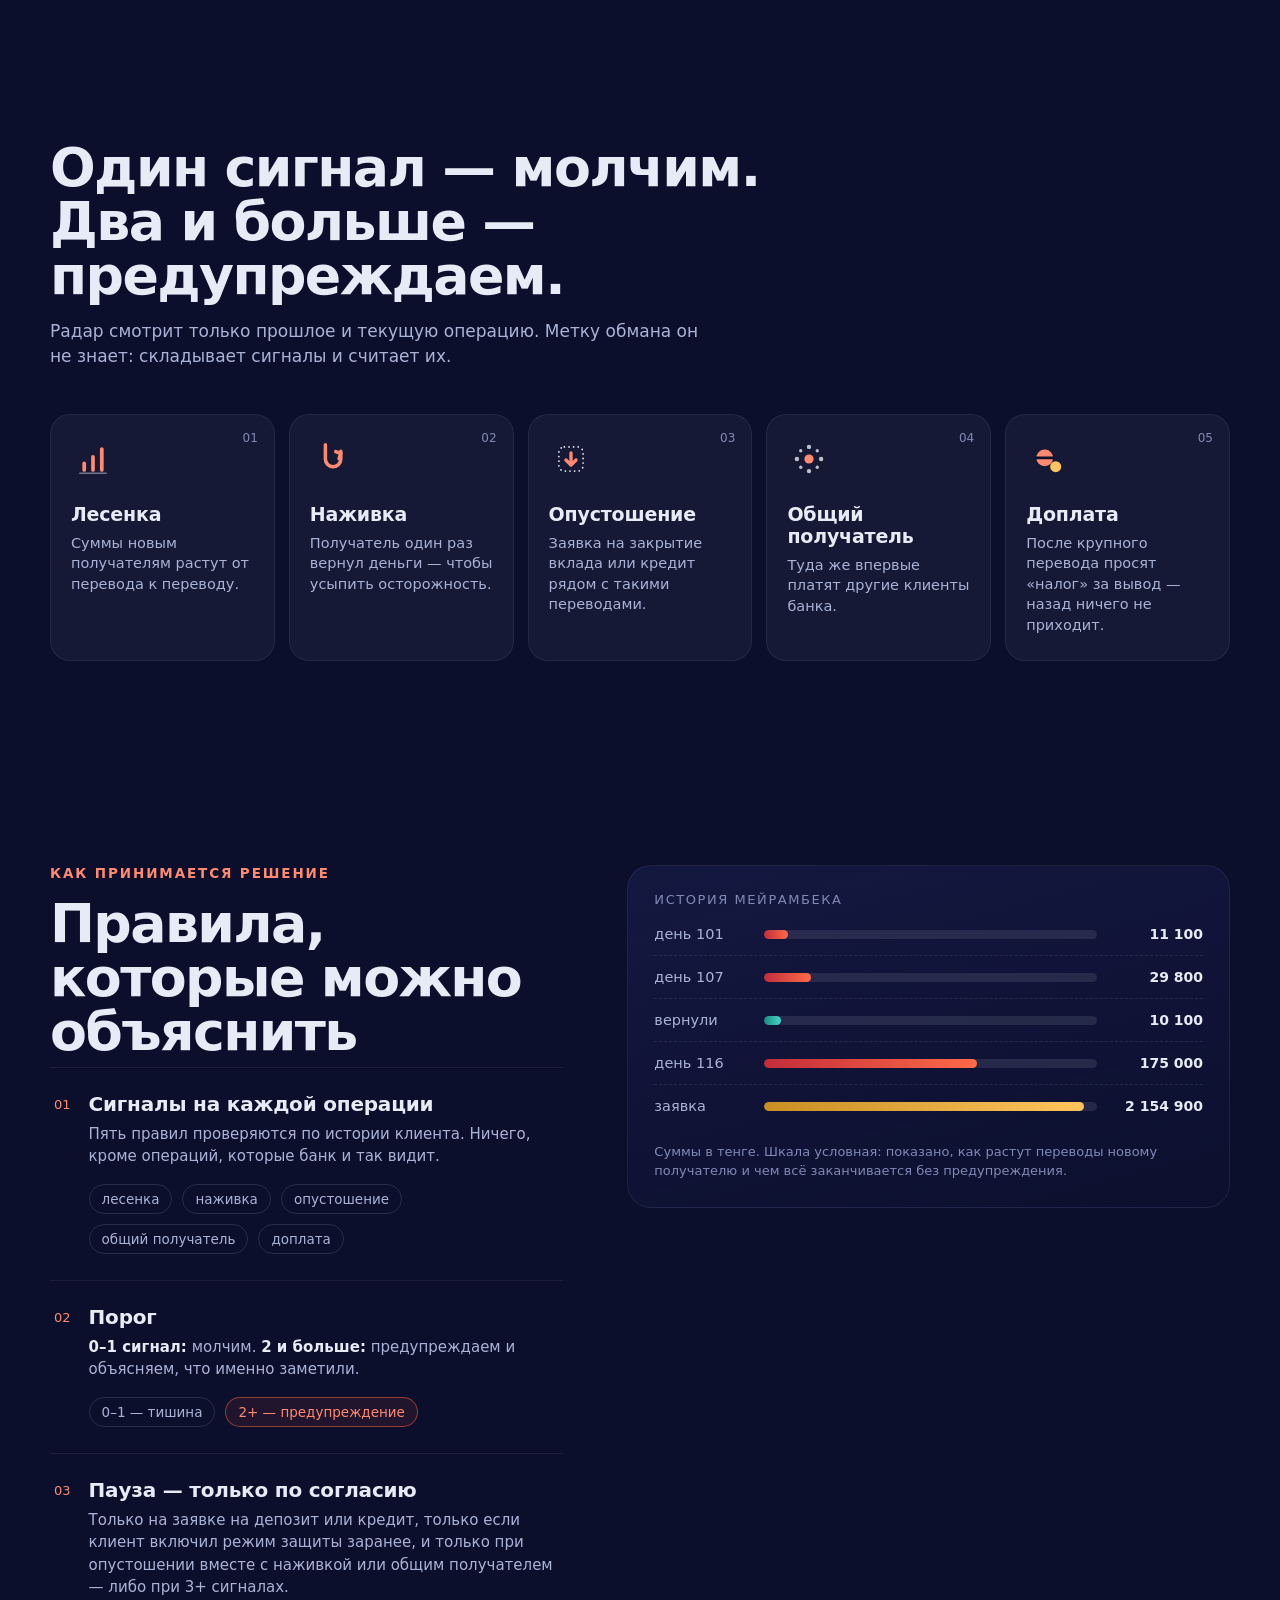
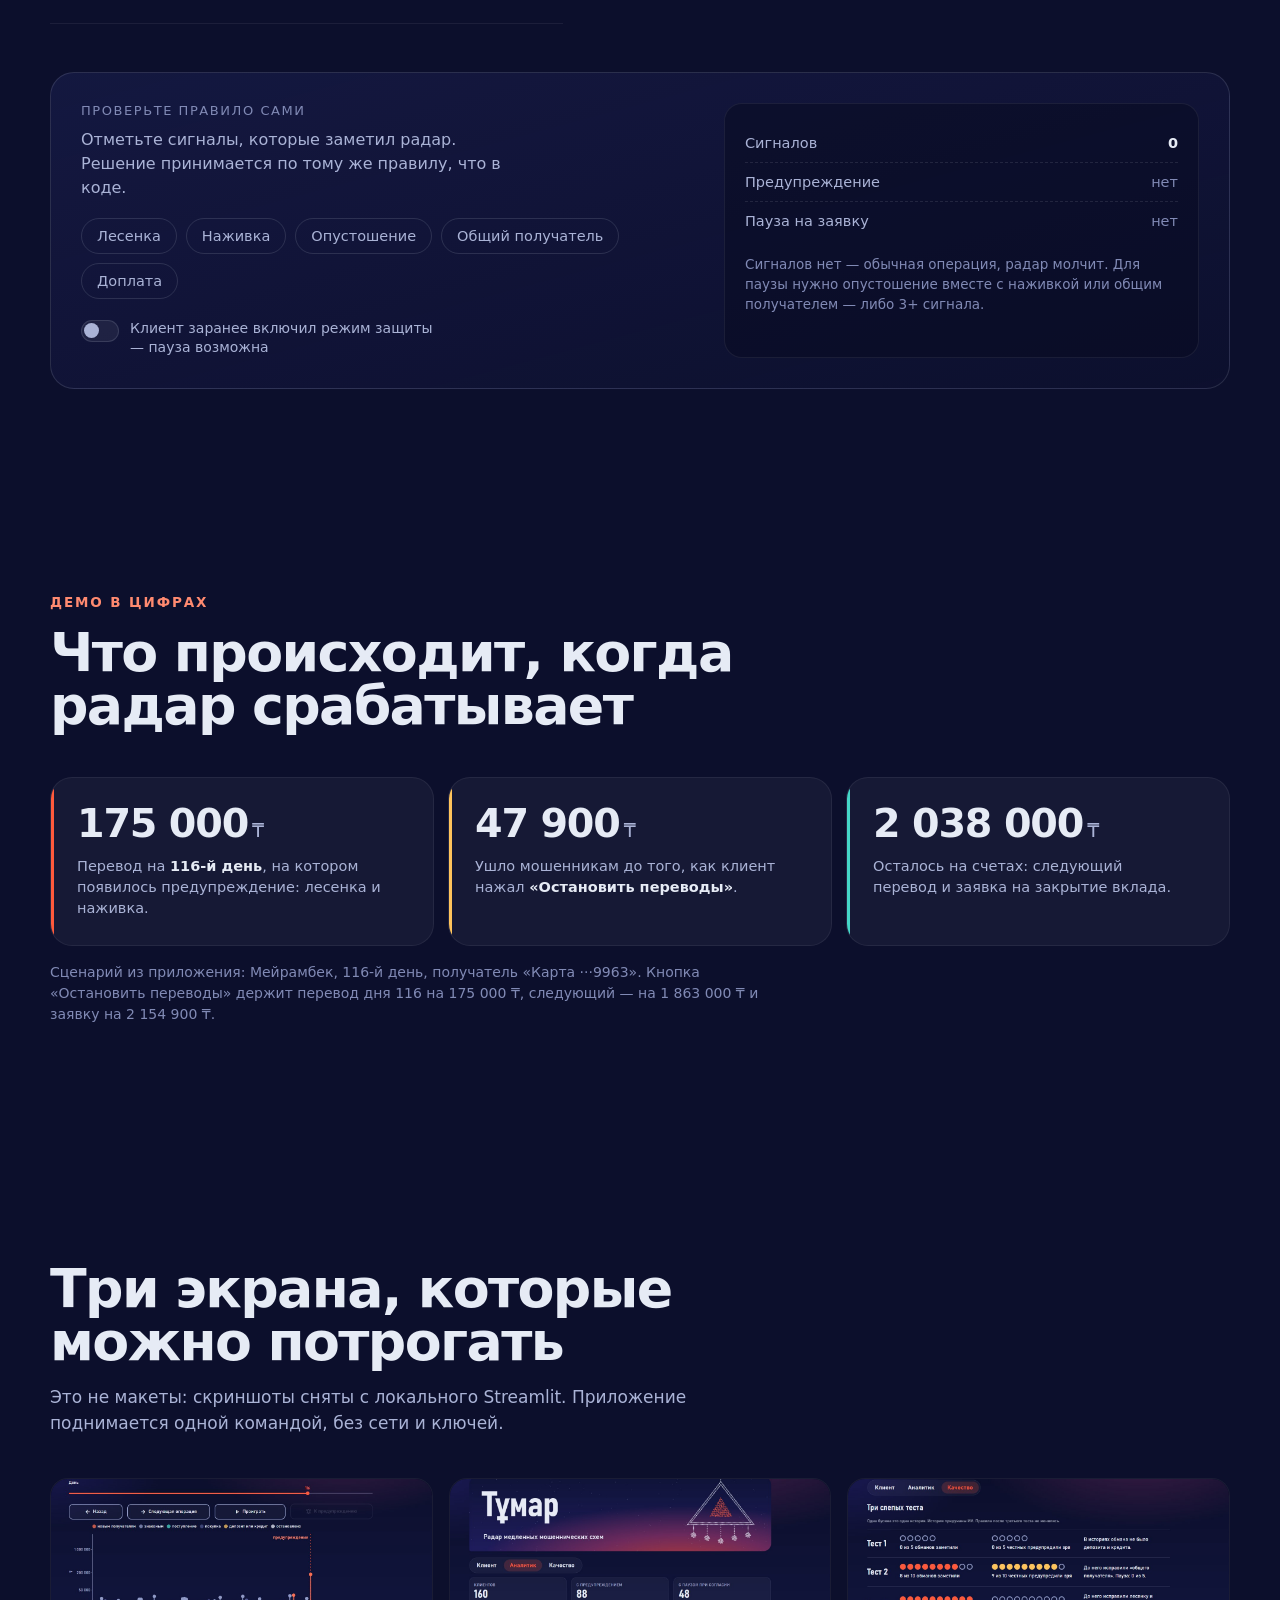
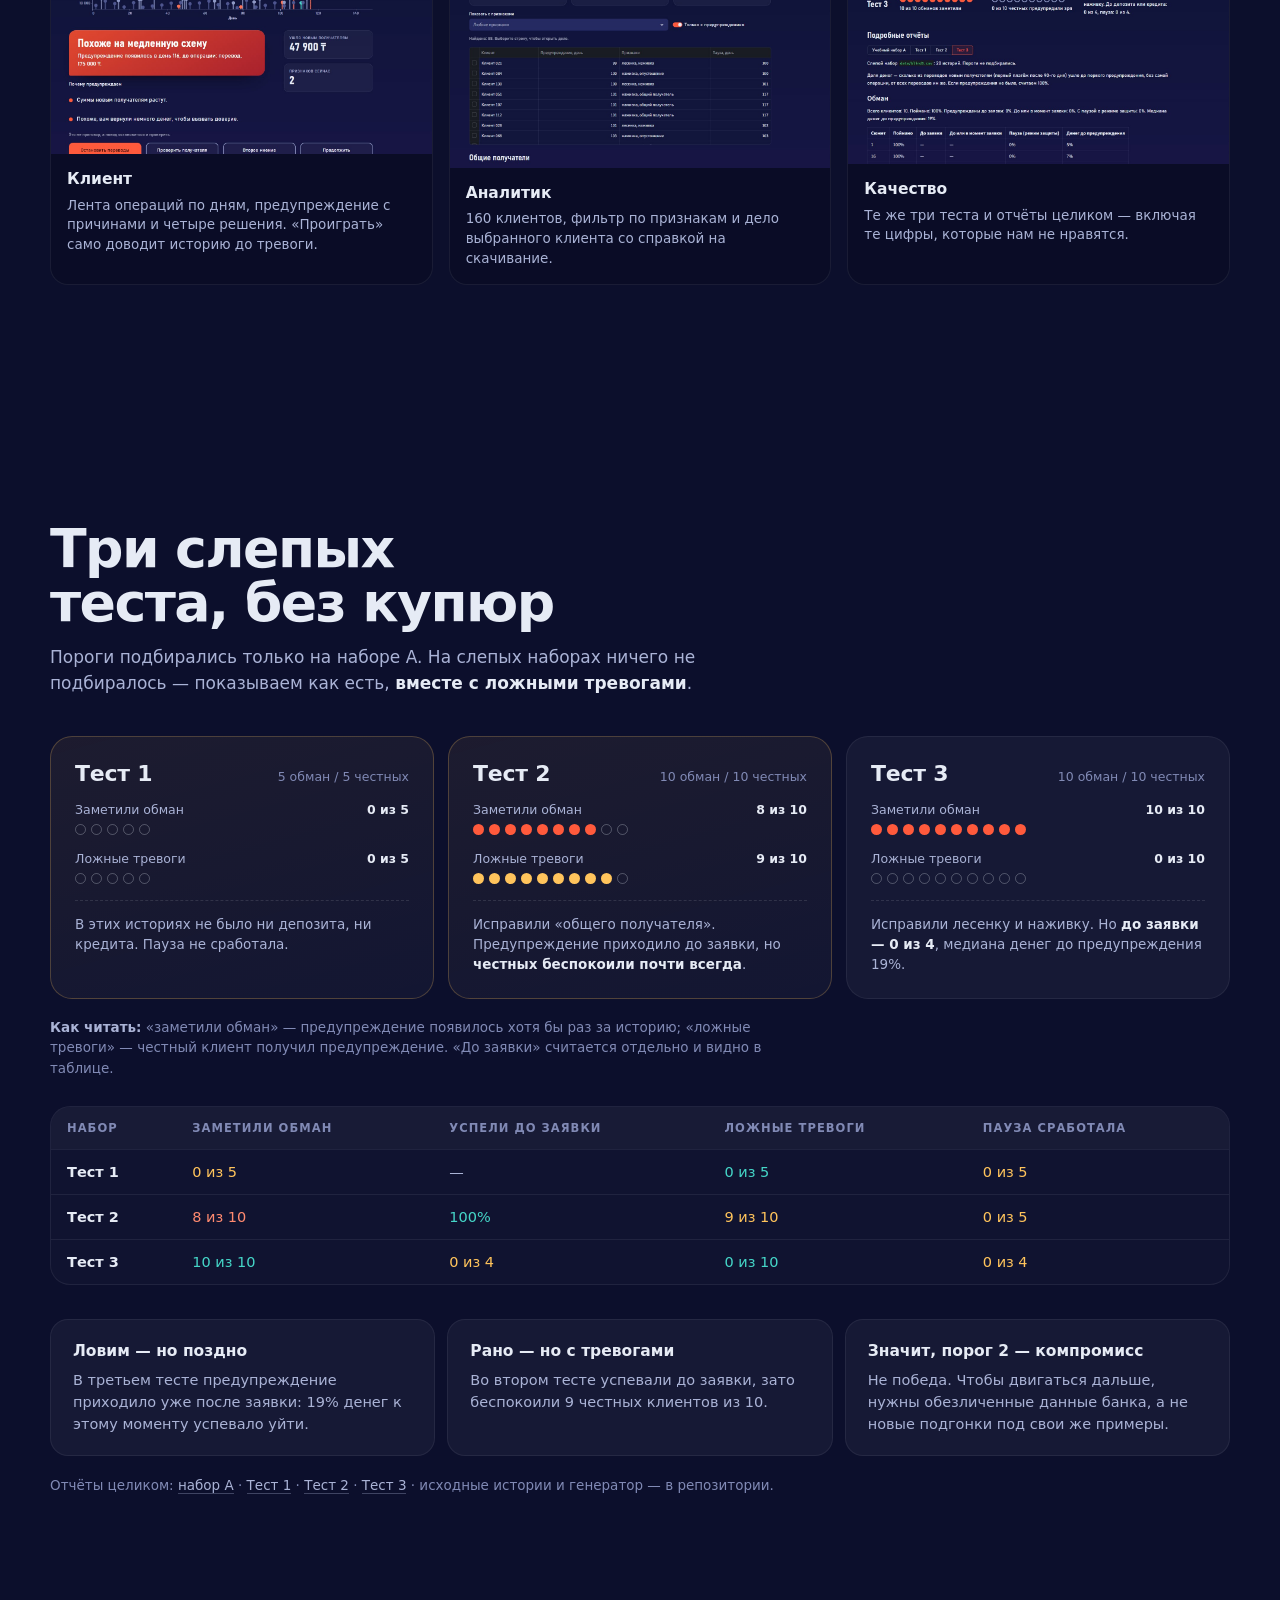
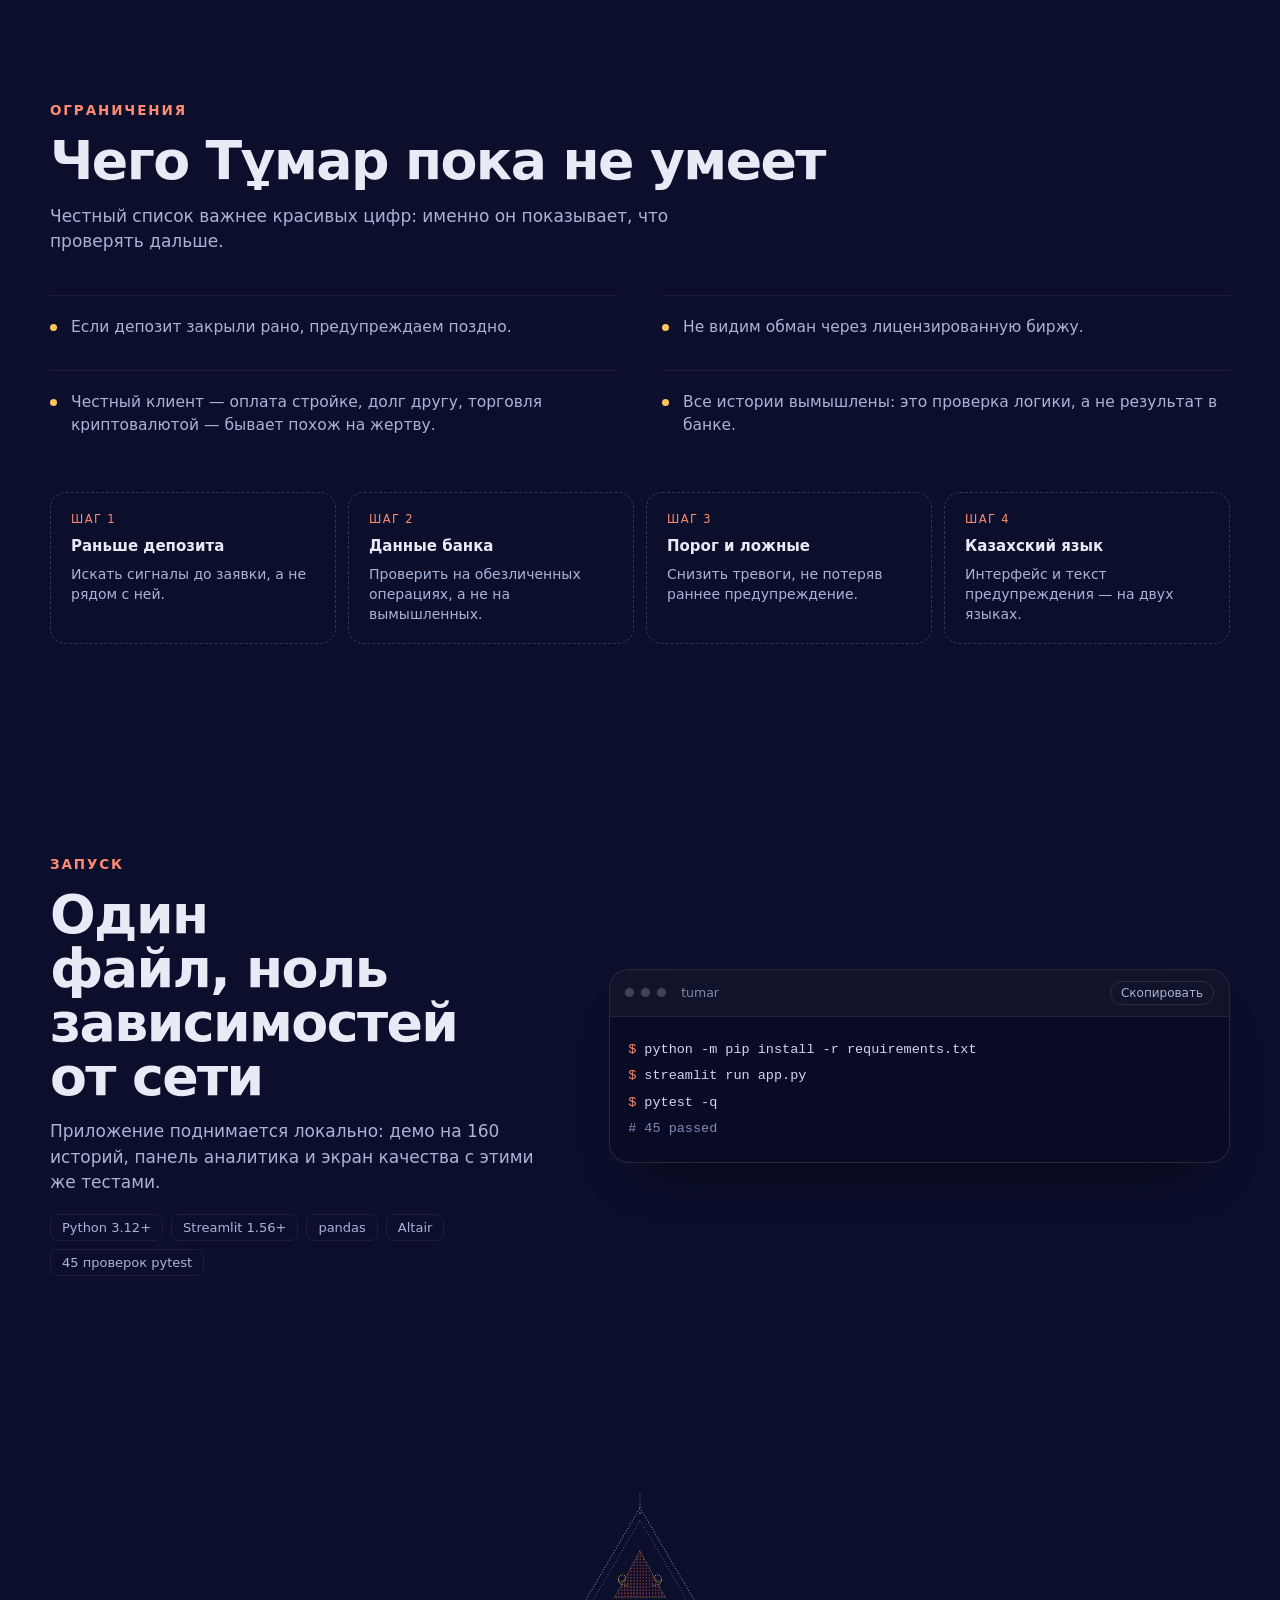
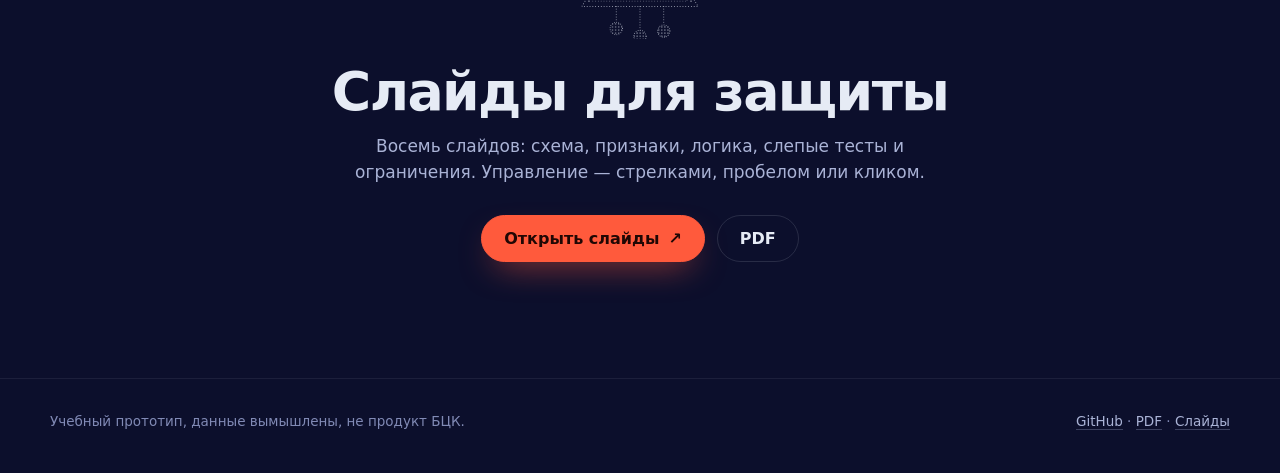
==== commit 86426b21: "Make the interface readable and the deck collision-free The second slide's legend sat on top of the " ====
--- a/docs/index.html
+++ b/docs/index.html
@@ -51,6 +51,7 @@
       </div>
 
       <div class="stage rv" style="--d:.1s">
+        <div class="sweep" aria-hidden="true"></div>
         <div class="glow" aria-hidden="true"></div>
         <div class="card" id="card">
           <div class="top"><span>Перевод новому получателю</span><span class="chip">день 116</span></div>
@@ -359,6 +360,10 @@
   </div>
 </footer>
 
+<button class="up" id="up" type="button" aria-label="Наверх">↑</button>
+
+<dialog class="lb" id="lb" aria-label="Скриншот приложения"><button class="lb-x" type="button" aria-label="Закрыть">×</button><img src="img/app-client.jpg" alt=""></dialog>
+
 <script src="site.js"></script>
 </body>
 </html>
--- a/docs/style.css
+++ b/docs/style.css
@@ -16,7 +16,7 @@
     radial-gradient(1200px 600px at 50% 108%,rgba(178,58,58,.42) 0,rgba(178,58,58,0) 68%),
     linear-gradient(180deg,#0b0e2a 0,#10143a 46%,#161544 100%);
   background-attachment:fixed;
-  -webkit-font-smoothing:antialiased;overflow-x:hidden;
+  -webkit-font-smoothing:antialiased;overflow-x:clip;
 }
 body::before{
   content:"";position:fixed;inset:0;pointer-events:none;z-index:0;opacity:.5;
@@ -325,25 +325,56 @@
   .rv{opacity:1;transform:none;transition:none}
   .bars .fill{transform:scaleX(1)}
 }
-
-/* ---------- language switch ---------- */
-.lang{display:flex;align-items:center;gap:2px;font-size:13.5px;border:1px solid var(--line);border-radius:999px;padding:3px}
-.lang a{padding:3px 9px;border-radius:999px;color:var(--faint);transition:color .2s,background .2s}
-.lang a.on{background:rgba(230,235,245,.12);color:var(--silver)}
-.lang a:hover{color:var(--silver)}
-
-/* ---------- application screens ---------- */
-.shots{display:grid;grid-template-columns:repeat(3,1fr);gap:16px;margin-top:42px}
-.shot{margin:0;border-radius:18px;border:1px solid var(--line-2);background:rgba(8,10,32,.5);overflow:hidden;
-  transition:transform .35s var(--ease),border-color .3s}
-.shot:hover{transform:translateY(-4px);border-color:rgba(255,90,60,.35)}
-.shot img{display:block;width:100%;height:auto}
-.shot figcaption{padding:14px 16px 16px;font-size:13.5px;line-height:1.45;color:var(--dim);font-weight:300}
-.shot figcaption b{display:block;color:var(--silver);font-size:15.5px;margin-bottom:5px;font-weight:600}
-
-/* ---------- report links ---------- */
-.reports{margin-top:18px;font-size:13.5px;color:var(--faint);line-height:1.7}
-.reports a{color:var(--dim);border-bottom:1px solid rgba(170,179,214,.32)}
-.reports a:hover{color:var(--silver);border-color:var(--silver)}
-
-@media (max-width:1000px){.shots{grid-template-columns:1fr}}
+
+/* ---------- language switch ---------- */
+.lang{display:flex;align-items:center;gap:2px;font-size:13.5px;border:1px solid var(--line);border-radius:999px;padding:3px}
+.lang a{padding:3px 9px;border-radius:999px;color:var(--faint);transition:color .2s,background .2s}
+.lang a.on{background:rgba(230,235,245,.12);color:var(--silver)}
+.lang a:hover{color:var(--silver)}
+
+/* ---------- application screens ---------- */
+.shots{display:grid;grid-template-columns:repeat(3,1fr);gap:16px;margin-top:42px}
+.shot{margin:0;border-radius:18px;border:1px solid var(--line-2);background:rgba(8,10,32,.5);overflow:hidden;
+  transition:transform .35s var(--ease),border-color .3s}
+.shot:hover{transform:translateY(-4px);border-color:rgba(255,90,60,.35)}
+.shot img{display:block;width:100%;height:auto}
+.shot figcaption{padding:14px 16px 16px;font-size:13.5px;line-height:1.45;color:var(--dim);font-weight:300}
+.shot figcaption b{display:block;color:var(--silver);font-size:15.5px;margin-bottom:5px;font-weight:600}
+
+/* ---------- report links ---------- */
+.reports{margin-top:18px;font-size:13.5px;color:var(--faint);line-height:1.7}
+.reports a{color:var(--dim);border-bottom:1px solid rgba(170,179,214,.32)}
+.reports a:hover{color:var(--silver);border-color:var(--silver)}
+
+@media (max-width:1000px){.shots{grid-template-columns:1fr}}
+
+/* ---------- radar sweep + active nav ---------- */
+.nav a.on{color:var(--silver)}
+.nav a.on::after{transform:scaleX(1)}
+.stage .sweep{position:absolute;width:min(520px,96%);aspect-ratio:1;border-radius:50%;
+  background:conic-gradient(from 0deg,rgba(255,90,60,.22),rgba(255,90,60,.05) 14%,rgba(255,90,60,0) 28%);
+  -webkit-mask-image:radial-gradient(closest-side,#000 58%,transparent 100%);
+  mask-image:radial-gradient(closest-side,#000 58%,transparent 100%);
+  animation:sweep 11s linear infinite;pointer-events:none}
+@keyframes sweep{to{transform:rotate(360deg)}}
+
+/* ---------- lightbox ---------- */
+.shot img{cursor:zoom-in}
+.lb{position:fixed;inset:0;margin:auto;width:min(1220px,94vw);max-height:94vh;padding:0;border:1px solid var(--line);
+  border-radius:18px;background:#0b0e2a;box-shadow:0 60px 120px -40px #000;overflow:hidden;z-index:90}
+.lb::backdrop{background:rgba(6,8,24,.84);backdrop-filter:blur(6px)}
+.lb img{display:block;width:100%;height:auto;max-height:94vh;object-fit:contain}
+.lb-x{position:absolute;right:12px;top:12px;width:36px;height:36px;border-radius:50%;border:1px solid var(--line);
+  background:rgba(11,14,42,.82);color:var(--silver);font:inherit;font-size:20px;line-height:1;cursor:pointer}
+.lb-x:hover{background:var(--silver);color:#141a44}
+
+@media (prefers-reduced-motion:reduce){.stage .sweep{animation:none}}
+
+/* ---------- back to top ---------- */
+.up{position:fixed;right:22px;bottom:22px;width:46px;height:46px;border-radius:50%;border:1px solid var(--line);
+  background:rgba(11,14,42,.82);backdrop-filter:blur(8px);color:var(--silver);display:grid;place-items:center;
+  cursor:pointer;opacity:0;pointer-events:none;transform:translateY(8px);
+  transition:opacity .25s var(--ease),transform .25s var(--ease),border-color .2s;z-index:40;font:inherit;font-size:17px}
+.up.show{opacity:1;pointer-events:auto;transform:none}
+.up:hover{border-color:rgba(230,235,245,.45)}
+@media print{.up{display:none}}
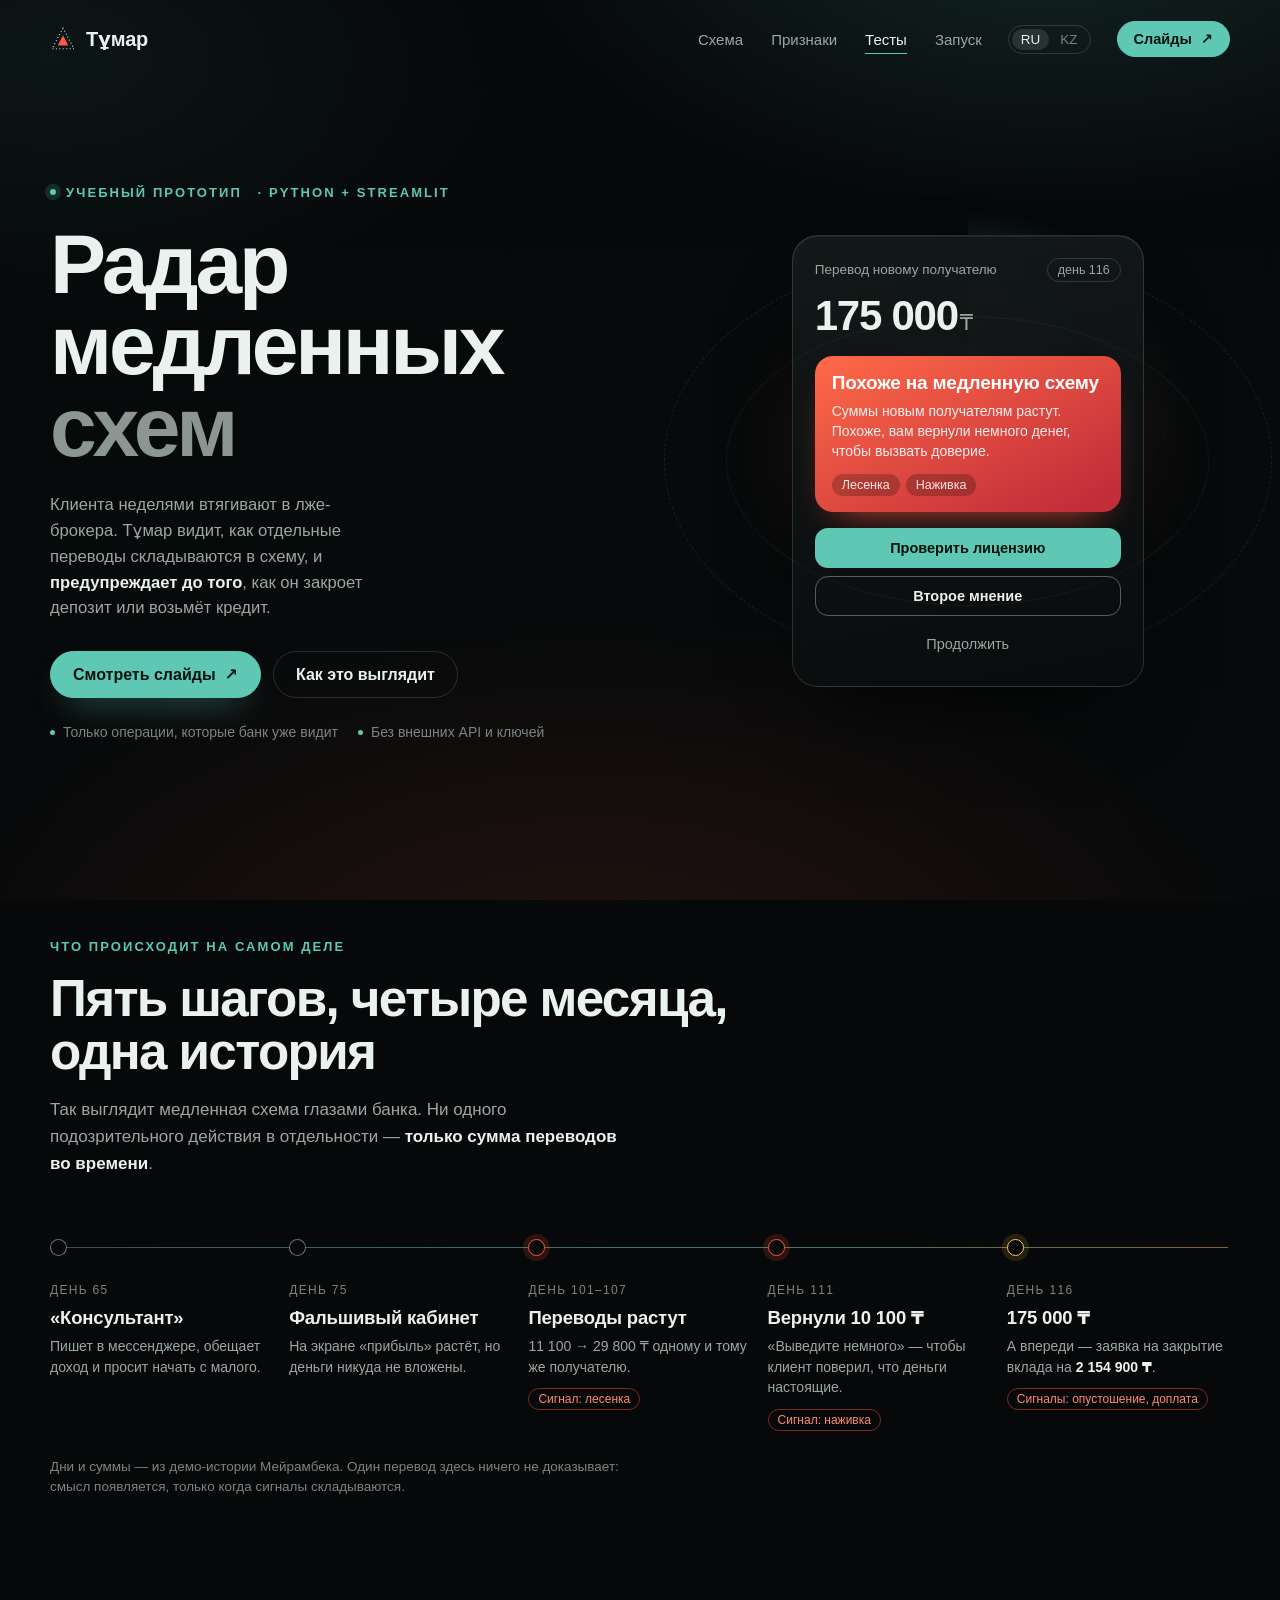
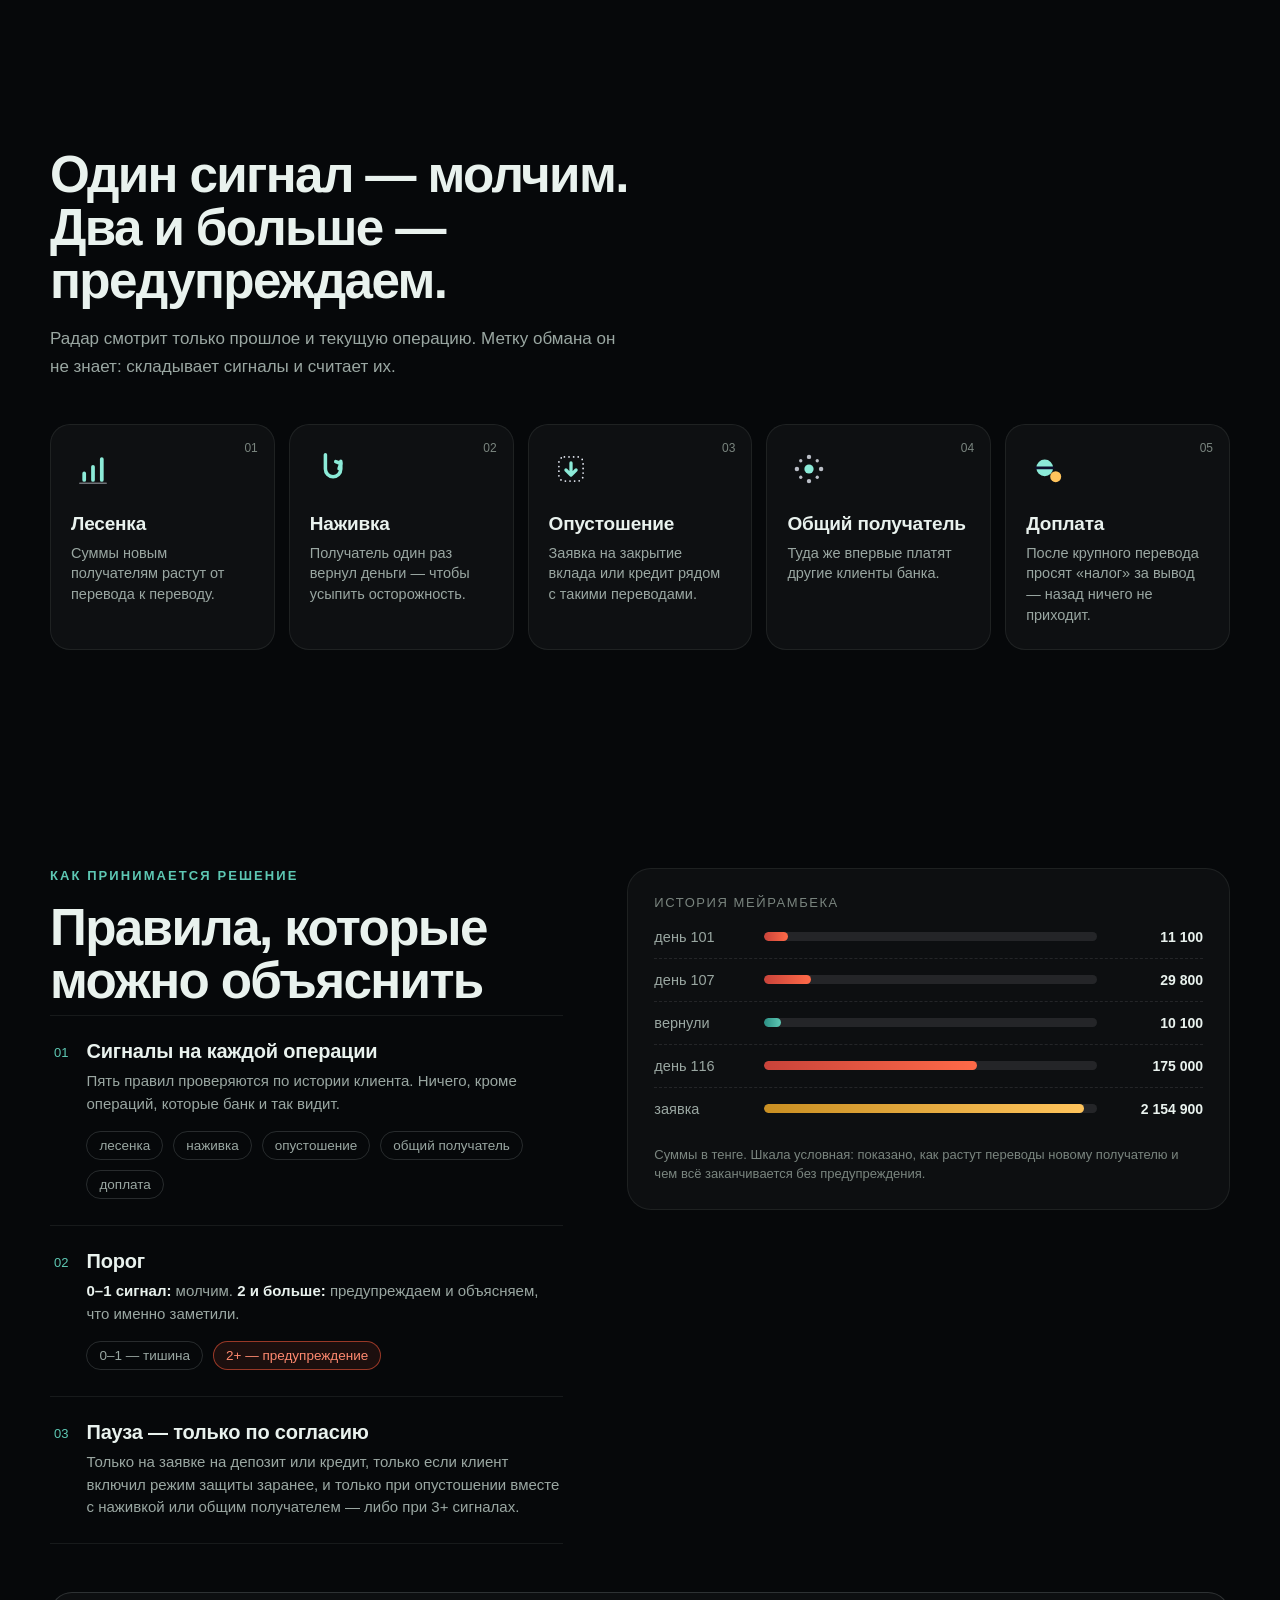
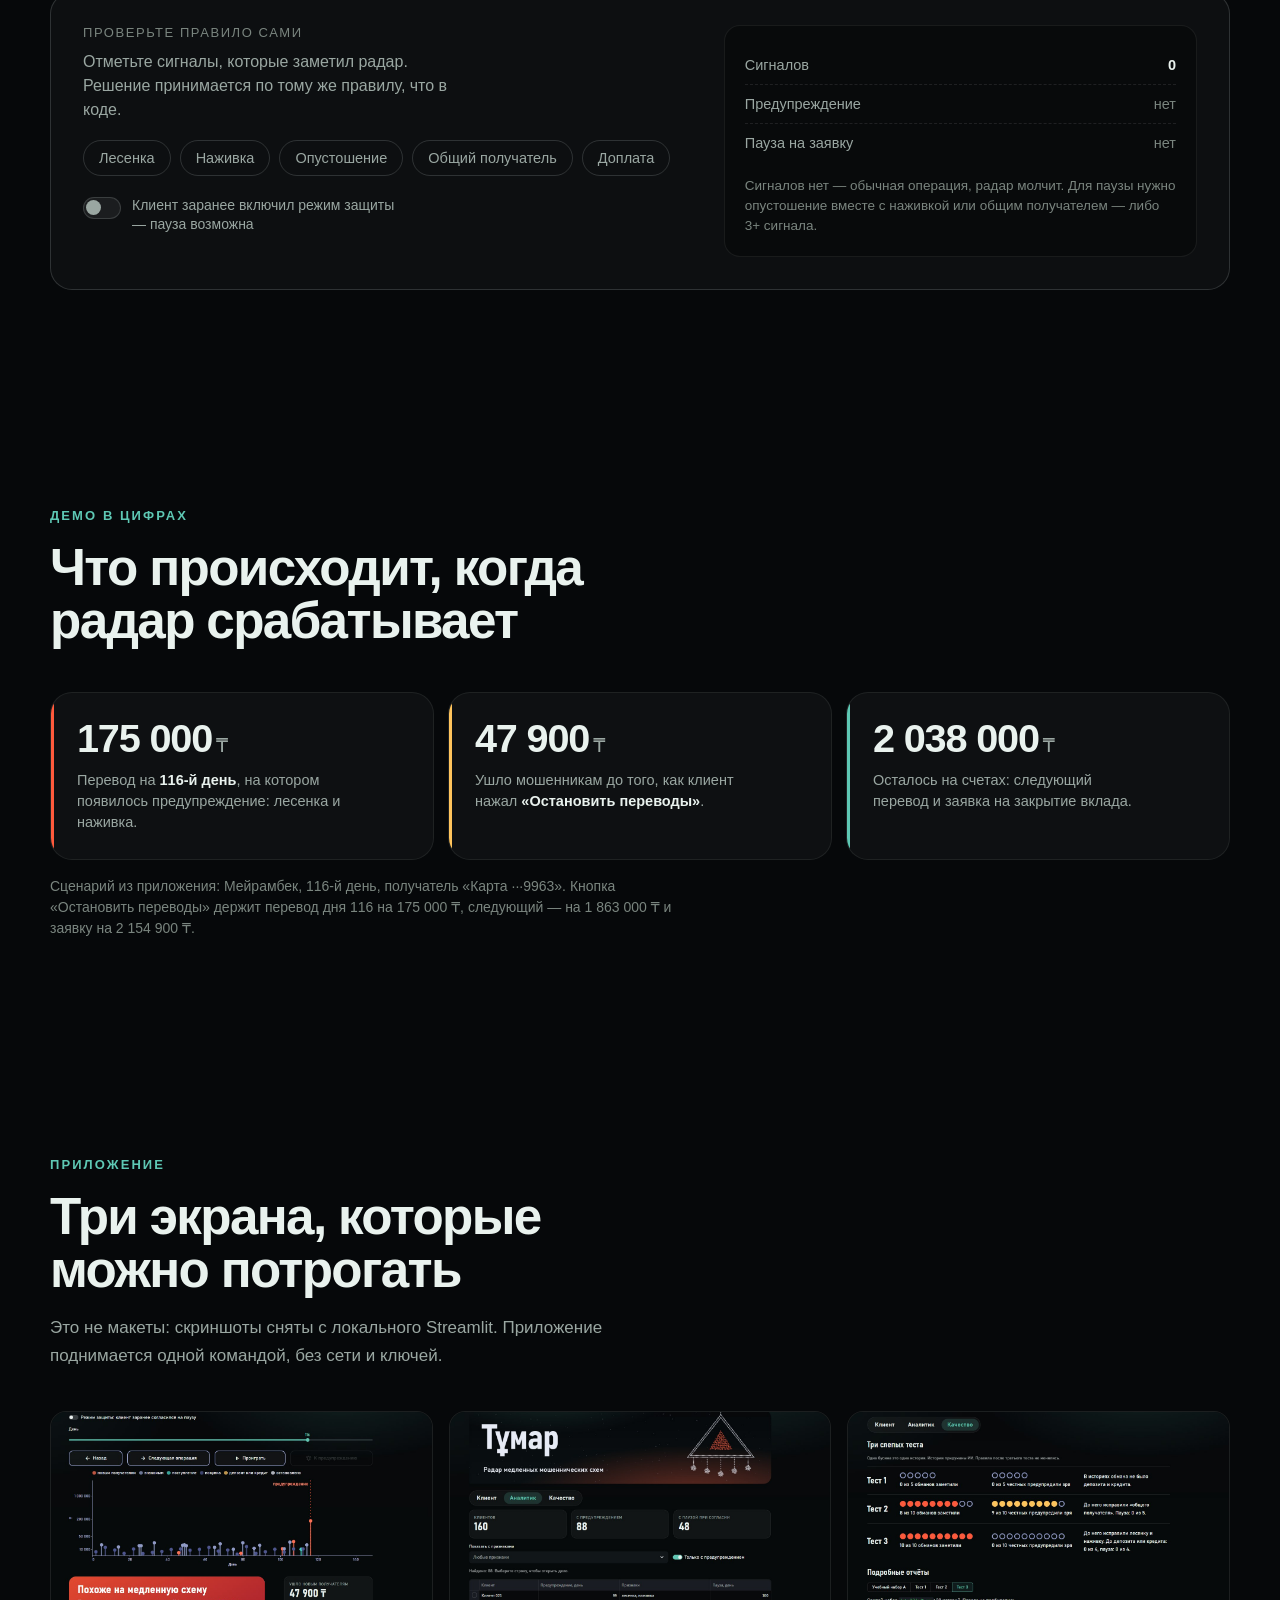
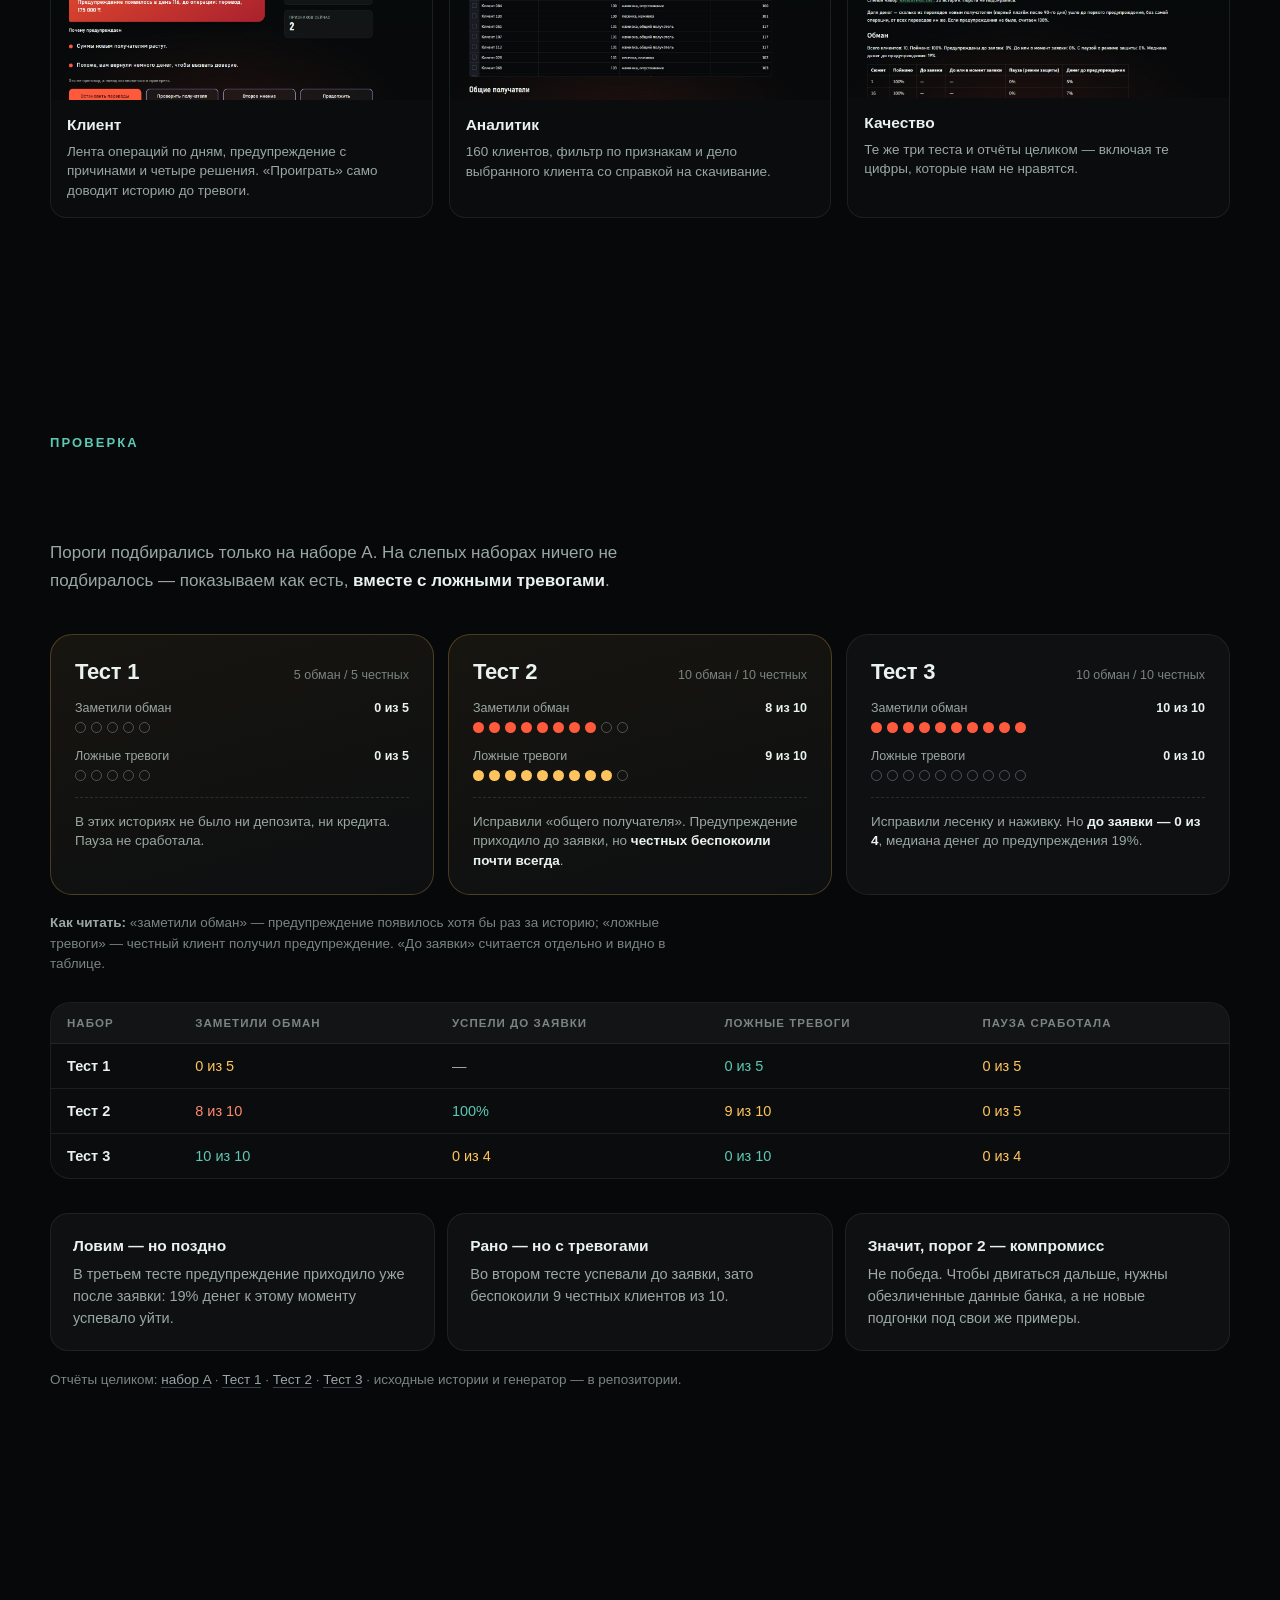
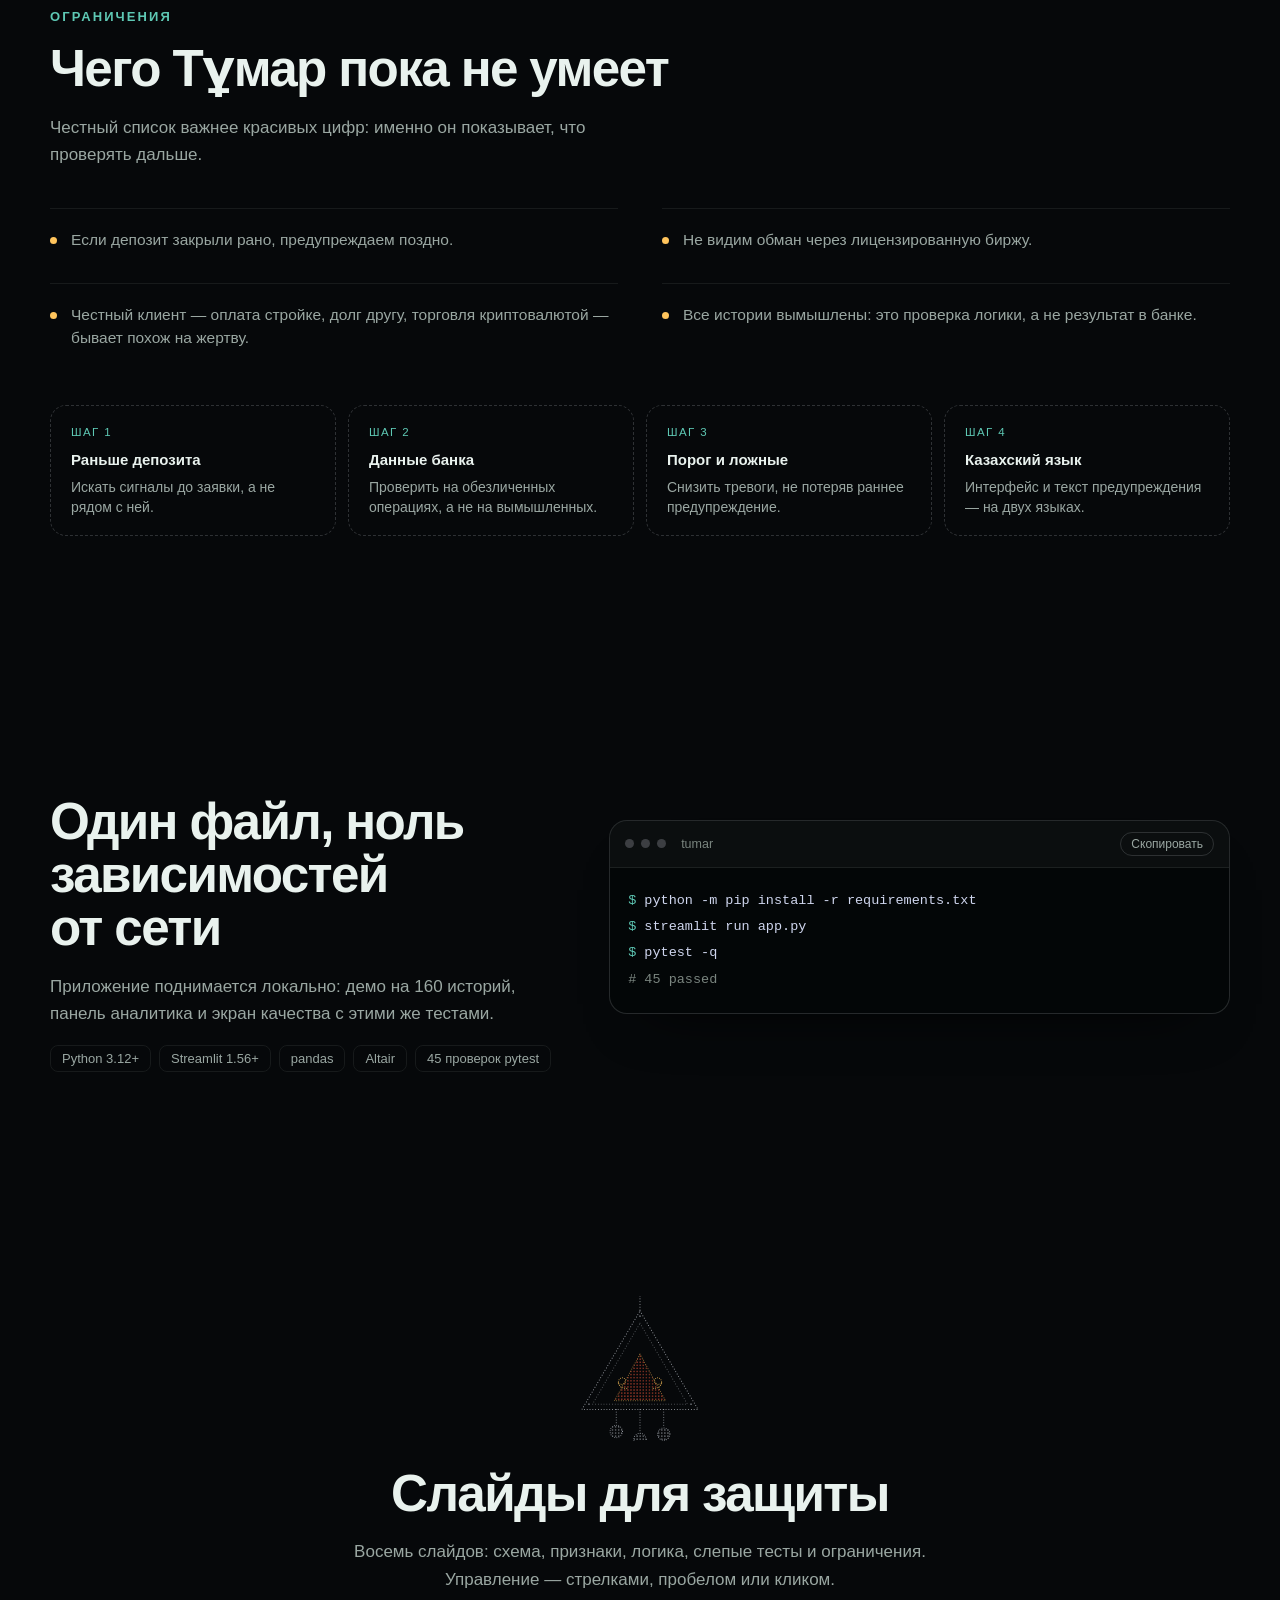
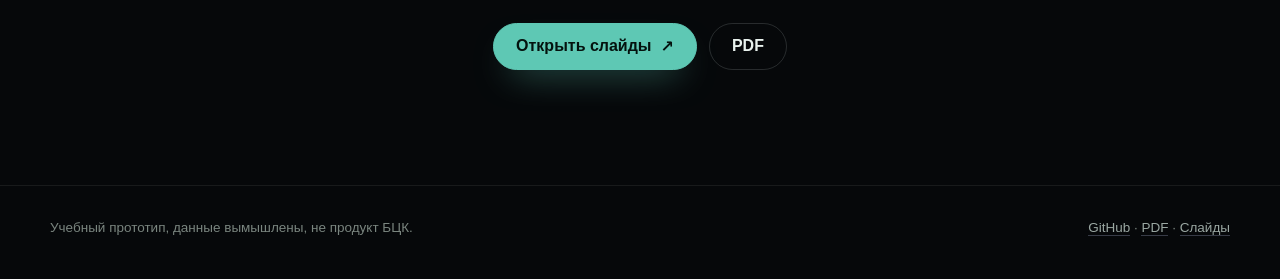
==== commit 48d0b7a0: "Give the whole project one black-and-mint editorial skin The site now reads like a modern product pa" ====
--- a/docs/index.html
+++ b/docs/index.html
@@ -5,12 +5,12 @@
 <meta name="viewport" content="width=device-width,initial-scale=1">
 <title>Тұмар — радар медленных мошеннических схем</title>
 <meta name="description" content="Учебный прототип: замечает медленную схему по истории переводов и предупреждает клиента до закрытия депозита или кредита.">
-<meta name="theme-color" content="#0c0f2c">
+<meta name="theme-color" content="#06080a">
 <meta property="og:title" content="Тұмар — радар медленных мошеннических схем">
 <meta property="og:description" content="Пять признаков, объяснимое правило и три слепых теста без купюр.">
 <meta property="og:type" content="website">
 <link rel="icon" href="data:image/svg+xml,%3Csvg xmlns='http://www.w3.org/2000/svg' viewBox='0 0 32 32'%3E%3Cpath d='M16 3 29 27H3Z' fill='none' stroke='%23e6ebf5' stroke-width='1.6' stroke-dasharray='0 4' stroke-linecap='round'/%3E%3Cpath d='M16 12 22 24H10Z' fill='%23ff5a3c'/%3E%3C/svg%3E">
-<link rel="stylesheet" href="style.css">
+<link rel="stylesheet" href="style.css?v=2">
 </head>
 <body>
 <a class="skip" href="#main">К содержанию</a>
@@ -21,12 +21,13 @@
       <svg viewBox="0 0 32 32" aria-hidden="true"><path d="M16 2.5 29.5 28H2.5Z" fill="none" stroke="#e6ebf5" stroke-width="1.5" stroke-dasharray="0 4.2" stroke-linecap="round"/><path d="M16 11.5 22.5 24h-13Z" fill="#ff5a3c"/></svg>
       Тұмар
     </a>
-    <nav class="nav" aria-label="Разделы">
+    <nav class="nav" id="nav" aria-label="Разделы">
       <a href="#scheme">Схема</a>
       <a href="#signs">Признаки</a>
       <a href="#tests">Тесты</a>
       <a href="#run">Запуск</a>
     </nav>
+    <button class="burger" id="burger" type="button" aria-expanded="false" aria-controls="nav" aria-label="Меню">☰</button>
     <div class="lang" aria-label="Язык"><a class="on" href="index.html" lang="ru">RU</a><a href="kz.html" lang="kk" hreflang="kk">KZ</a></div>
     <a class="btn pri sm" href="slides.html">Слайды <span class="ar" aria-hidden="true">↗</span></a>
   </div>
@@ -364,6 +365,6 @@
 
 <dialog class="lb" id="lb" aria-label="Скриншот приложения"><button class="lb-x" type="button" aria-label="Закрыть">×</button><img src="img/app-client.jpg" alt=""></dialog>
 
-<script src="site.js"></script>
+<script src="site.js?v=2"></script>
 </body>
 </html>
--- a/docs/style.css
+++ b/docs/style.css
@@ -1,9 +1,11 @@
 :root{
-  --night:#0c0f2c; --ink:#12163d; --ink2:#1a1b52; --card:rgba(255,255,255,.045);
-  --line:rgba(230,235,245,.13); --line-2:rgba(230,235,245,.07);
-  --silver:#e6ebf5; --dim:#aab3d6; --faint:#818ab5;
-  --carn:#ff5a3c; --carn-2:#ff8a70; --turq:#45d6c8; --amber:#ffc45c;
-  --font:Bahnschrift,"Bahnschrift SemiCondensed","Segoe UI Variable Display","Segoe UI","Arial Narrow","DejaVu Sans Condensed",system-ui,sans-serif;
+  --night:#06080a; --ink:#0b0f10; --ink2:#101617;
+  --card:rgba(255,255,255,.035);
+  --line:rgba(236,247,243,.15); --line-2:rgba(236,247,243,.075);
+  --silver:#e9f2ee; --dim:#9aa7a2; --faint:#7a857f;
+  --mint:#5ec8b4; --mint-2:#8cebd8;
+  --carn:#ff5a3c; --carn-2:#ff8a70; --turq:#5ec8b4; --amber:#ffc45c;
+  --font:"Segoe UI Variable Display","Segoe UI",Inter,"Helvetica Neue",Arial,system-ui,sans-serif;
   --ease:cubic-bezier(.16,1,.3,1);
 }
 *{box-sizing:border-box;margin:0;padding:0}
@@ -11,59 +13,59 @@
 body{
   font-family:var(--font);color:var(--silver);background:var(--night);
   background-image:
-    radial-gradient(1100px 520px at 78% -8%,rgba(109,42,92,.55) 0,rgba(109,42,92,0) 62%),
-    radial-gradient(900px 460px at 8% 4%,rgba(35,32,110,.65) 0,rgba(35,32,110,0) 60%),
-    radial-gradient(1200px 600px at 50% 108%,rgba(178,58,58,.42) 0,rgba(178,58,58,0) 68%),
-    linear-gradient(180deg,#0b0e2a 0,#10143a 46%,#161544 100%);
+    radial-gradient(900px 480px at 82% -10%,rgba(94,200,180,.16) 0,rgba(94,200,180,0) 62%),
+    radial-gradient(760px 420px at 4% 6%,rgba(94,200,180,.07) 0,rgba(94,200,180,0) 60%),
+    radial-gradient(1100px 620px at 46% 112%,rgba(255,90,60,.12) 0,rgba(255,90,60,0) 64%),
+    linear-gradient(180deg,#06080a 0,#070a0b 52%,#07090a 100%);
   background-attachment:fixed;
   -webkit-font-smoothing:antialiased;overflow-x:clip;
 }
 body::before{
   content:"";position:fixed;inset:0;pointer-events:none;z-index:0;opacity:.5;
-  background-image:radial-gradient(rgba(230,235,245,.5) .6px,transparent .6px);
-  background-size:34px 34px;
-  mask-image:radial-gradient(80% 60% at 50% 20%,#000 0,transparent 78%);
-  -webkit-mask-image:radial-gradient(80% 60% at 50% 20%,#000 0,transparent 78%);
+  background-image:radial-gradient(rgba(214,240,232,.42) .6px,transparent .6px);
+  background-size:36px 36px;
+  mask-image:radial-gradient(90% 70% at 50% 12%,#000 0,transparent 82%);
+  -webkit-mask-image:radial-gradient(90% 70% at 50% 12%,#000 0,transparent 82%);
 }
 a{color:inherit;text-decoration:none}
-::selection{background:rgba(255,90,60,.3)}
-:focus-visible{outline:2px solid var(--carn);outline-offset:3px;border-radius:10px}
+::selection{background:rgba(94,200,180,.28);color:#04120e}
+:focus-visible{outline:2px solid var(--mint);outline-offset:3px;border-radius:10px}
 .wrap{width:min(1180px,calc(100% - 44px));margin-inline:auto;position:relative;z-index:1}
-.skip{position:absolute;left:16px;top:-60px;z-index:99;padding:10px 16px;border-radius:12px;background:var(--silver);color:#141a44;font-size:14px;transition:top .2s}
+.skip{position:absolute;left:16px;top:-60px;z-index:99;padding:10px 16px;border-radius:12px;background:var(--silver);color:#04120e;font-size:14px;transition:top .2s}
 .skip:focus{top:12px}
 
 /* ---------- header ---------- */
 .hd{position:sticky;top:0;z-index:50;transition:background .3s,border-color .3s,backdrop-filter .3s;
   border-bottom:1px solid transparent}
-.hd.stuck{background:rgba(11,14,42,.74);backdrop-filter:blur(16px) saturate(140%);border-color:var(--line-2)}
-.pg{position:absolute;left:0;bottom:-1px;height:2px;width:0;background:linear-gradient(90deg,var(--carn),var(--amber));opacity:0;transition:opacity .3s}
+.hd.stuck{background:rgba(6,8,10,.72);backdrop-filter:blur(16px) saturate(140%);border-color:var(--line-2)}
+.pg{position:absolute;left:0;bottom:-1px;height:2px;width:0;background:linear-gradient(90deg,var(--mint),var(--amber));opacity:0;transition:opacity .3s}
 .hd.stuck .pg{opacity:1}
-.hd .wrap{display:flex;align-items:center;gap:28px;height:72px}
-.brand{display:flex;align-items:center;gap:11px;font-size:23px;font-weight:700;letter-spacing:-.3px}
+.hd .wrap{display:flex;align-items:center;gap:26px;height:78px}
+.brand{display:flex;align-items:center;gap:10px;font-size:20px;font-weight:600;letter-spacing:-.01em}
 .brand svg{width:26px;height:26px;flex:none}
-.nav{display:flex;gap:26px;margin-left:auto;font-size:15px;color:var(--dim)}
+.nav{display:flex;gap:28px;margin-left:auto;font-size:15px;color:var(--dim)}
 .nav a{padding:6px 0;position:relative;transition:color .2s}
-.nav a::after{content:"";position:absolute;left:0;right:0;bottom:0;height:1px;background:var(--carn);transform:scaleX(0);transform-origin:left;transition:transform .3s var(--ease)}
+.nav a::after{content:"";position:absolute;left:0;right:0;bottom:0;height:1px;background:var(--mint);transform:scaleX(0);transform-origin:left;transition:transform .3s var(--ease)}
 .nav a:hover{color:var(--silver)}
 .nav a:hover::after{transform:scaleX(1)}
 
 .btn{display:inline-flex;align-items:center;gap:9px;padding:13px 22px;border-radius:999px;font:inherit;font-size:16px;font-weight:600;
   border:1.5px solid var(--line);background:transparent;color:var(--silver);cursor:pointer;transition:transform .25s var(--ease),background .25s,border-color .25s,color .25s;white-space:nowrap}
-.btn:hover{transform:translateY(-2px);background:rgba(230,235,245,.08);border-color:rgba(230,235,245,.4)}
-.btn.pri{background:var(--carn);border-color:var(--carn);color:#200704;box-shadow:0 14px 34px -14px rgba(255,90,60,.75)}
-.btn.pri:hover{background:#ff6f52;border-color:#ff6f52;box-shadow:0 18px 40px -14px rgba(255,90,60,.85)}
+.btn:hover{transform:translateY(-2px);background:rgba(236,247,243,.07);border-color:rgba(236,247,243,.42)}
+.btn.pri{background:var(--mint);border-color:var(--mint);color:#04120e;box-shadow:0 16px 36px -18px rgba(94,200,180,.85)}
+.btn.pri:hover{background:var(--mint-2);border-color:var(--mint-2);box-shadow:0 20px 44px -18px rgba(94,200,180,.9)}
 .btn.sm{padding:9px 16px;font-size:14.5px}
 .btn .ar{transition:transform .25s var(--ease)}
 .btn:hover .ar{transform:translate(2px,-2px)}
 
 /* ---------- hero ---------- */
-.hero{padding:clamp(42px,7vw,96px) 0 clamp(40px,6vw,80px);overflow-x:clip}
+.hero{padding:clamp(52px,8vw,116px) 0 clamp(48px,7vw,96px);overflow-x:clip}
 .hero .wrap{display:grid;grid-template-columns:1.06fr .94fr;gap:clamp(28px,5vw,64px);align-items:center}
-.eyebrow{display:inline-flex;align-items:center;gap:9px;font-size:13.5px;letter-spacing:.14em;text-transform:uppercase;color:var(--carn-2);font-weight:600}
-.eyebrow i{width:6px;height:6px;border-radius:50%;background:var(--carn);box-shadow:0 0 0 5px rgba(255,90,60,.16)}
-h1{font-size:clamp(46px,6.4vw,86px);line-height:.94;letter-spacing:-.035em;font-weight:700;margin:22px 0 0;font-stretch:78%}
-h1 em{font-style:normal;color:var(--carn-2)}
-.lede{margin-top:22px;font-size:clamp(16.5px,1.35vw,19.5px);line-height:1.5;color:var(--dim);max-width:33ch;font-weight:300}
+.eyebrow{display:inline-flex;align-items:center;gap:10px;font-size:13px;letter-spacing:.16em;text-transform:uppercase;color:var(--mint);font-weight:600}
+.eyebrow i{width:6px;height:6px;border-radius:50%;background:var(--mint);box-shadow:0 0 0 5px rgba(94,200,180,.16)}
+h1{font-size:clamp(44px,6.6vw,84px);line-height:.97;letter-spacing:-.038em;font-weight:600;margin:24px 0 0;text-wrap:balance}
+h1 em{font-style:normal;color:#8b9691}
+.lede{margin-top:24px;font-size:clamp(16.5px,1.3vw,19px);line-height:1.55;color:var(--dim);max-width:35ch;font-weight:400}
 .lede b{color:var(--silver);font-weight:600}
 .cta-row{display:flex;flex-wrap:wrap;gap:12px;margin-top:30px}
 .hero-meta{display:flex;flex-wrap:wrap;gap:8px 20px;margin-top:26px;font-size:14px;color:var(--faint)}
@@ -73,14 +75,14 @@
 /* alert card */
 .stage{position:relative;display:grid;place-items:center;min-height:440px}
 .stage .glow{position:absolute;inset:-10% -8% -2%;border-radius:50%;
-  background:radial-gradient(closest-side,rgba(255,90,60,.34),rgba(255,90,60,0) 70%);filter:blur(26px)}
+  background:radial-gradient(closest-side,rgba(255,90,60,.26),rgba(255,90,60,0) 72%);filter:blur(26px)}
 .stage::before{content:"";position:absolute;inset:4% -8%;border-radius:50%;
-  border:1px dashed rgba(230,235,245,.1)}
+  border:1px dashed rgba(236,247,243,.09)}
 .stage::after{content:"";position:absolute;inset:18% 4%;border-radius:50%;
   border:1px solid rgba(230,235,245,.05)}
 .card{position:relative;width:min(100%,352px);border-radius:26px;padding:22px;
-  background:linear-gradient(165deg,rgba(30,34,88,.96),rgba(16,19,52,.97));
-  border:1px solid rgba(230,235,245,.14);
+  background:linear-gradient(168deg,rgba(20,25,26,.97),rgba(9,12,13,.98));
+  border:1px solid rgba(236,247,243,.14);
   box-shadow:0 40px 80px -40px rgba(0,0,0,.9),inset 0 1px 0 rgba(255,255,255,.07);
   transform:translate3d(0,0,0);transition:transform .4s var(--ease)}
 .card .top{display:flex;align-items:center;justify-content:space-between;gap:12px;font-size:13.5px;color:var(--dim)}
@@ -96,26 +98,26 @@
 .tags i{font-style:normal;font-size:12.5px;padding:4px 10px;border-radius:999px;background:rgba(0,0,0,.22);color:#ffe6df}
 .card .acts{display:grid;gap:8px;margin-top:16px}
 .act{padding:11px;border-radius:13px;border:1.5px solid transparent;font-size:14.5px;font-weight:600;text-align:center}
-.act.a{background:var(--silver);color:#141a44}
+.act.a{background:var(--mint);color:#04120e}
 .act.b{border-color:rgba(230,235,245,.35);color:var(--silver)}
 .act.c{color:var(--dim);font-weight:400}
 
 /* ---------- sections ---------- */
-section{position:relative;padding:clamp(56px,8vw,104px) 0;scroll-margin-top:84px}
+section{position:relative;padding:clamp(64px,8.5vw,124px) 0;scroll-margin-top:90px}
 .sec-head{max-width:780px}
-.kicker{font-size:13.5px;letter-spacing:.14em;text-transform:uppercase;color:var(--carn-2);font-weight:600}
-h2{font-size:clamp(32px,4.2vw,54px);line-height:1.0;letter-spacing:-.03em;margin-top:16px;font-weight:700;font-stretch:80%;text-wrap:balance}
-.sub{margin-top:16px;font-size:17px;line-height:1.5;color:var(--dim);font-weight:300;max-width:60ch}
+.kicker{font-size:13px;letter-spacing:.16em;text-transform:uppercase;color:var(--mint);font-weight:600}
+h2{font-size:clamp(30px,4vw,52px);line-height:1.04;letter-spacing:-.032em;margin-top:18px;font-weight:600;text-wrap:balance}
+.sub{margin-top:18px;font-size:17px;line-height:1.6;color:var(--dim);font-weight:400;max-width:62ch}
 .sub b{color:var(--silver);font-weight:600}
 
 /* timeline */
 .tl{position:relative;display:grid;grid-template-columns:repeat(5,1fr);gap:16px;margin-top:48px}
 .tl::before{content:"";position:absolute;left:2px;right:2px;top:21px;height:1px;
-  background:linear-gradient(90deg,rgba(230,235,245,.3),rgba(255,90,60,.55) 55%,rgba(255,196,92,.55))}
+  background:linear-gradient(90deg,rgba(236,247,243,.28),rgba(94,200,180,.6) 55%,rgba(255,196,92,.5))}
 .st{position:relative;padding-top:48px}
 .st .dot{position:absolute;left:0;top:13px;width:17px;height:17px;border-radius:50%;
   background:var(--night);border:1.5px solid rgba(230,235,245,.45)}
-.st.hot .dot{border-color:var(--carn);box-shadow:0 0 0 5px rgba(255,90,60,.14)}
+.st.hot .dot{border-color:var(--carn);box-shadow:0 0 0 5px rgba(255,90,60,.16)}
 .st.end .dot{border-color:var(--amber);box-shadow:0 0 0 5px rgba(255,196,92,.13)}
 .st .day{font-size:12px;letter-spacing:.11em;text-transform:uppercase;color:var(--faint);font-variant-numeric:tabular-nums}
 .st h3{font-size:18.5px;margin-top:8px;line-height:1.14;letter-spacing:-.01em}
@@ -131,10 +133,10 @@
 .sig{position:relative;padding:22px 20px 24px;border-radius:20px;background:var(--card);
   border:1px solid var(--line-2);transition:transform .35s var(--ease),border-color .35s,background .35s;overflow:hidden}
 .sig::after{content:"";position:absolute;inset:0;border-radius:inherit;pointer-events:none;
-  background:radial-gradient(140% 90% at 50% -20%,rgba(255,90,60,.18),transparent 62%);opacity:0;transition:opacity .35s}
-.sig:hover{transform:translateY(-5px);border-color:rgba(255,90,60,.45);background:rgba(255,255,255,.06)}
+  background:radial-gradient(140% 90% at 50% -20%,rgba(94,200,180,.2),transparent 62%);opacity:0;transition:opacity .35s}
+.sig:hover{transform:translateY(-5px);border-color:rgba(94,200,180,.5);background:rgba(255,255,255,.05)}
 .sig:hover::after{opacity:1}
-.sig .ico{width:44px;height:44px;color:var(--carn-2)}
+.sig .ico{width:44px;height:44px;color:var(--mint-2)}
 .sig h3{font-size:19px;margin-top:18px;letter-spacing:-.01em}
 .sig p{margin-top:8px;font-size:14.5px;line-height:1.42;color:var(--dim);font-weight:300}
 .sig p b{color:var(--silver);font-weight:600}
@@ -145,53 +147,53 @@
 .rules{display:grid;gap:2px;margin-top:8px}
 .rule{display:grid;grid-template-columns:auto 1fr;gap:18px;padding:24px 4px;border-top:1px solid var(--line-2)}
 .rule:last-child{border-bottom:1px solid var(--line-2)}
-.rule .num{font-size:13px;color:var(--carn-2);font-variant-numeric:tabular-nums;padding-top:5px}
+.rule .num{font-size:13px;color:var(--mint);font-variant-numeric:tabular-nums;padding-top:5px}
 .rule h3{font-size:20px;letter-spacing:-.01em}
 .rule p{margin-top:7px;font-size:15px;line-height:1.5;color:var(--dim);font-weight:300}
 .rule p b{color:var(--silver);font-weight:600}
 .thresh{display:flex;flex-wrap:wrap;gap:10px;margin-top:16px}
 .pill{font-size:13.5px;padding:6px 12px;border-radius:999px;border:1px solid var(--line);color:var(--dim)}
 .pill.hot{border-color:rgba(255,90,60,.55);color:var(--carn-2);background:rgba(255,90,60,.09)}
-.bars{position:relative;border-radius:24px;border:1px solid var(--line-2);padding:26px;background:linear-gradient(165deg,rgba(26,30,78,.6),rgba(14,17,48,.5))}
+.bars{position:relative;border-radius:24px;border:1px solid var(--line-2);padding:26px;background:rgba(255,255,255,.03)}
 .bars .row{display:flex;align-items:center;gap:14px;padding:13px 0;border-bottom:1px dashed rgba(230,235,245,.1);font-size:14.5px}
 .bars .row:last-of-type{border-bottom:0}
 .bars .row .lbl{width:96px;color:var(--dim);flex:none}
 .bars .rail{position:relative;height:9px;border-radius:999px;background:rgba(230,235,245,.1);flex:1;overflow:hidden}
 .bars .fill{position:absolute;inset:0 auto 0 0;border-radius:inherit;width:var(--w);transform-origin:left;transform:scaleX(0);transition:transform 1.1s var(--ease) .1s}
 .bars.in .fill{transform:scaleX(1)}
-.bars .carn{background:linear-gradient(90deg,#c22d3a,#ff6a48)}
+.bars .carn{background:linear-gradient(90deg,#c9433a,#ff6a48)}
 .bars .amber{background:linear-gradient(90deg,#c98f22,var(--amber))}
-.bars .turq{background:linear-gradient(90deg,#1c8b83,var(--turq))}
+.bars .turq{background:linear-gradient(90deg,#2b8f84,var(--mint))}
 .bars .val{width:92px;flex:none;text-align:right;white-space:nowrap;font-variant-numeric:tabular-nums;color:var(--silver);font-weight:600;font-size:14px}
 .bars .cap{margin-top:16px;font-size:13px;line-height:1.45;color:var(--faint)}
 .bars .title{font-size:13px;letter-spacing:.12em;text-transform:uppercase;color:var(--faint);margin-bottom:6px}
 
 /* simulator */
 .sim{margin-top:clamp(28px,4vw,48px);display:grid;grid-template-columns:1.12fr .88fr;gap:clamp(20px,3vw,40px);
-  padding:clamp(20px,2.4vw,30px);border-radius:24px;border:1px solid var(--line);
-  background:linear-gradient(165deg,rgba(26,30,78,.6),rgba(14,17,48,.5))}
+  padding:clamp(22px,2.6vw,32px);border-radius:22px;border:1px solid var(--line);
+  background:rgba(255,255,255,.03)}
 .sim .title{font-size:13px;letter-spacing:.12em;text-transform:uppercase;color:var(--faint)}
 .sim .lead{margin-top:10px;font-size:16px;line-height:1.5;color:var(--dim);font-weight:300;max-width:44ch}
 .chips{display:flex;flex-wrap:wrap;gap:9px;margin-top:18px}
 .chip{font:inherit;font-size:14.5px;padding:9px 15px;border-radius:999px;border:1.5px solid var(--line);
   background:transparent;color:var(--dim);cursor:pointer;transition:border-color .2s,background .2s,color .2s}
-.chip:hover{border-color:rgba(230,235,245,.38);color:var(--silver)}
-.chip[aria-pressed="true"]{border-color:var(--carn);background:rgba(255,90,60,.16);color:#ffd9d0}
+.chip:hover{border-color:rgba(236,247,243,.4);color:var(--silver)}
+.chip[aria-pressed="true"]{border-color:var(--mint);background:rgba(94,200,180,.16);color:#c9f5ea}
 .switch{display:flex;gap:11px;align-items:flex-start;margin-top:20px;font-size:14px;color:var(--dim);
   cursor:pointer;line-height:1.4;max-width:40ch}
 .switch input{appearance:none;-webkit-appearance:none;width:38px;height:22px;border-radius:999px;
   border:1.5px solid var(--line);background:rgba(255,255,255,.06);position:relative;flex:none;cursor:pointer;transition:.25s;margin-top:1px}
 .switch input::after{content:"";position:absolute;left:2px;top:2px;width:15px;height:15px;border-radius:50%;background:var(--dim);transition:.25s var(--ease)}
-.switch input:checked{background:rgba(69,214,200,.22);border-color:var(--turq)}
-.switch input:checked::after{transform:translateX(15px);background:var(--turq)}
-.out{border-radius:18px;border:1px solid var(--line-2);background:rgba(8,10,32,.5);padding:20px}
+.switch input:checked{background:rgba(94,200,180,.24);border-color:var(--mint)}
+.switch input:checked::after{transform:translateX(15px);background:var(--mint)}
+.out{border-radius:16px;border:1px solid var(--line-2);background:rgba(0,0,0,.34);padding:20px}
 .out-row{display:flex;justify-content:space-between;align-items:baseline;gap:14px;padding:11px 0;
   border-bottom:1px dashed rgba(230,235,245,.1);font-size:14.5px;color:var(--dim)}
 .out-row:last-of-type{border-bottom:0}
 .out-row b{color:var(--silver);font-weight:600;font-variant-numeric:tabular-nums;text-align:right}
 .out-row b.no{color:var(--faint);font-weight:400}
 .out-row b.yes{color:var(--carn-2)}
-.out-row b.pz{color:var(--turq)}
+.out-row b.pz{color:var(--mint)}
 .why{margin-top:14px;font-size:13.5px;line-height:1.5;color:var(--faint)}
 
 /* stats */
@@ -208,7 +210,7 @@
 /* tests */
 .tests{display:grid;grid-template-columns:repeat(3,1fr);gap:14px;margin-top:40px}
 .test{padding:24px;border-radius:22px;border:1px solid var(--line-2);background:var(--card);transition:border-color .3s,transform .35s var(--ease)}
-.test:hover{border-color:rgba(230,235,245,.26);transform:translateY(-3px)}
+.test:hover{border-color:rgba(236,247,243,.28);transform:translateY(-3px)}
 .test .h{display:flex;align-items:baseline;justify-content:space-between;gap:10px}
 .test .h b{font-size:22px;letter-spacing:-.01em}
 .test .h span{font-size:12.5px;color:var(--faint);text-align:right}
@@ -248,18 +250,18 @@
 .next{display:grid;grid-template-columns:repeat(4,1fr);gap:12px;margin-top:36px}
 .nx{padding:18px 20px;border-radius:16px;border:1px dashed rgba(230,235,245,.18);font-size:14px;line-height:1.45;color:var(--dim);font-weight:300}
 .nx b{display:block;color:var(--silver);margin-bottom:6px;font-size:15px;font-weight:600}
-.nx i{font-style:normal;display:block;color:var(--carn-2);font-size:11.5px;letter-spacing:.12em;text-transform:uppercase;margin-bottom:8px}
+.nx i{font-style:normal;display:block;color:var(--mint);font-size:11.5px;letter-spacing:.12em;text-transform:uppercase;margin-bottom:8px}
 
 /* run */
 .run-grid{display:grid;grid-template-columns:.9fr 1.1fr;gap:clamp(28px,4vw,56px);align-items:center;margin-top:8px}
-.term{border-radius:20px;border:1px solid var(--line);background:rgba(8,10,32,.72);overflow:hidden;box-shadow:0 30px 60px -40px #000}
+.term{border-radius:18px;border:1px solid var(--line);background:rgba(4,6,7,.72);overflow:hidden;box-shadow:0 30px 60px -40px #000}
 .term .bar{display:flex;align-items:center;gap:7px;padding:11px 15px;border-bottom:1px solid var(--line-2);background:rgba(255,255,255,.03)}
 .term .bar i{width:9px;height:9px;border-radius:50%;background:rgba(230,235,245,.22)}
 .term .bar span{margin-left:8px;font-size:12.5px;color:var(--faint)}
 .term .bar button{margin-left:auto;font:inherit;font-size:12px;padding:4px 10px;border-radius:999px;border:1px solid var(--line);background:transparent;color:var(--dim);cursor:pointer;transition:.2s}
 .term .bar button:hover{color:var(--silver);border-color:rgba(230,235,245,.4)}
 .term pre{padding:20px 18px;font-family:ui-monospace,"Cascadia Mono",Consolas,monospace;font-size:13.5px;line-height:1.95;color:#cfd6ee;overflow-x:auto}
-.term pre .p{color:var(--carn-2);user-select:none}
+.term pre .p{color:var(--mint);user-select:none}
 .term pre .c{color:var(--faint)}
 .req{display:flex;flex-wrap:wrap;gap:8px;margin-top:18px}
 .req span{font-size:13px;padding:5px 11px;border-radius:8px;border:1px solid var(--line-2);color:var(--dim)}
@@ -321,7 +323,7 @@
 }
 @media print{
   .hd,.skip,.pg{display:none}
-  body{background:#0c0f2c}
+  body{background:#06080a}
   .rv{opacity:1;transform:none;transition:none}
   .bars .fill{transform:scaleX(1)}
 }
@@ -334,9 +336,9 @@
 
 /* ---------- application screens ---------- */
 .shots{display:grid;grid-template-columns:repeat(3,1fr);gap:16px;margin-top:42px}
-.shot{margin:0;border-radius:18px;border:1px solid var(--line-2);background:rgba(8,10,32,.5);overflow:hidden;
+.shot{margin:0;border-radius:16px;border:1px solid var(--line-2);background:rgba(255,255,255,.02);overflow:hidden;
   transition:transform .35s var(--ease),border-color .3s}
-.shot:hover{transform:translateY(-4px);border-color:rgba(255,90,60,.35)}
+.shot:hover{transform:translateY(-4px);border-color:rgba(94,200,180,.45)}
 .shot img{display:block;width:100%;height:auto}
 .shot figcaption{padding:14px 16px 16px;font-size:13.5px;line-height:1.45;color:var(--dim);font-weight:300}
 .shot figcaption b{display:block;color:var(--silver);font-size:15.5px;margin-bottom:5px;font-weight:600}
@@ -352,7 +354,7 @@
 .nav a.on{color:var(--silver)}
 .nav a.on::after{transform:scaleX(1)}
 .stage .sweep{position:absolute;width:min(520px,96%);aspect-ratio:1;border-radius:50%;
-  background:conic-gradient(from 0deg,rgba(255,90,60,.22),rgba(255,90,60,.05) 14%,rgba(255,90,60,0) 28%);
+  background:conic-gradient(from 0deg,rgba(94,200,180,.3),rgba(94,200,180,.07) 14%,rgba(94,200,180,0) 28%);
   -webkit-mask-image:radial-gradient(closest-side,#000 58%,transparent 100%);
   mask-image:radial-gradient(closest-side,#000 58%,transparent 100%);
   animation:sweep 11s linear infinite;pointer-events:none}
@@ -361,20 +363,35 @@
 /* ---------- lightbox ---------- */
 .shot img{cursor:zoom-in}
 .lb{position:fixed;inset:0;margin:auto;width:min(1220px,94vw);max-height:94vh;padding:0;border:1px solid var(--line);
-  border-radius:18px;background:#0b0e2a;box-shadow:0 60px 120px -40px #000;overflow:hidden;z-index:90}
-.lb::backdrop{background:rgba(6,8,24,.84);backdrop-filter:blur(6px)}
+  border-radius:16px;background:#0a0d0e;box-shadow:0 60px 120px -40px #000;overflow:hidden;z-index:90}
+.lb::backdrop{background:rgba(2,4,5,.86);backdrop-filter:blur(6px)}
 .lb img{display:block;width:100%;height:auto;max-height:94vh;object-fit:contain}
 .lb-x{position:absolute;right:12px;top:12px;width:36px;height:36px;border-radius:50%;border:1px solid var(--line);
   background:rgba(11,14,42,.82);color:var(--silver);font:inherit;font-size:20px;line-height:1;cursor:pointer}
-.lb-x:hover{background:var(--silver);color:#141a44}
+.lb-x:hover{background:var(--silver);color:#04120e}
 
 @media (prefers-reduced-motion:reduce){.stage .sweep{animation:none}}
 
 /* ---------- back to top ---------- */
 .up{position:fixed;right:22px;bottom:22px;width:46px;height:46px;border-radius:50%;border:1px solid var(--line);
-  background:rgba(11,14,42,.82);backdrop-filter:blur(8px);color:var(--silver);display:grid;place-items:center;
+  background:rgba(8,11,12,.85);backdrop-filter:blur(8px);color:var(--silver);display:grid;place-items:center;
   cursor:pointer;opacity:0;pointer-events:none;transform:translateY(8px);
   transition:opacity .25s var(--ease),transform .25s var(--ease),border-color .2s;z-index:40;font:inherit;font-size:17px}
 .up.show{opacity:1;pointer-events:auto;transform:none}
 .up:hover{border-color:rgba(230,235,245,.45)}
 @media print{.up{display:none}}
+
+/* ---------- мобильное меню ---------- */
+.burger{display:none;margin-left:auto;width:42px;height:42px;border-radius:50%;border:1px solid var(--line);
+  background:transparent;color:var(--silver);font:inherit;font-size:15px;cursor:pointer;align-items:center;justify-content:center}
+.burger:hover{border-color:rgba(236,247,243,.45)}
+@media (max-width:1000px){
+  .burger{display:flex}
+  .nav{display:none;position:absolute;left:0;right:0;top:100%;margin:0;flex-direction:column;gap:0;
+    padding:6px 22px 16px;background:rgba(6,8,10,.97);border-bottom:1px solid var(--line-2);
+    backdrop-filter:blur(16px) saturate(140%)}
+  .nav.open{display:flex}
+  .nav a{padding:14px 0;font-size:16.5px;border-bottom:1px solid var(--line-2)}
+  .nav a::after{display:none}
+  .hd .btn.sm{margin-left:10px}
+}
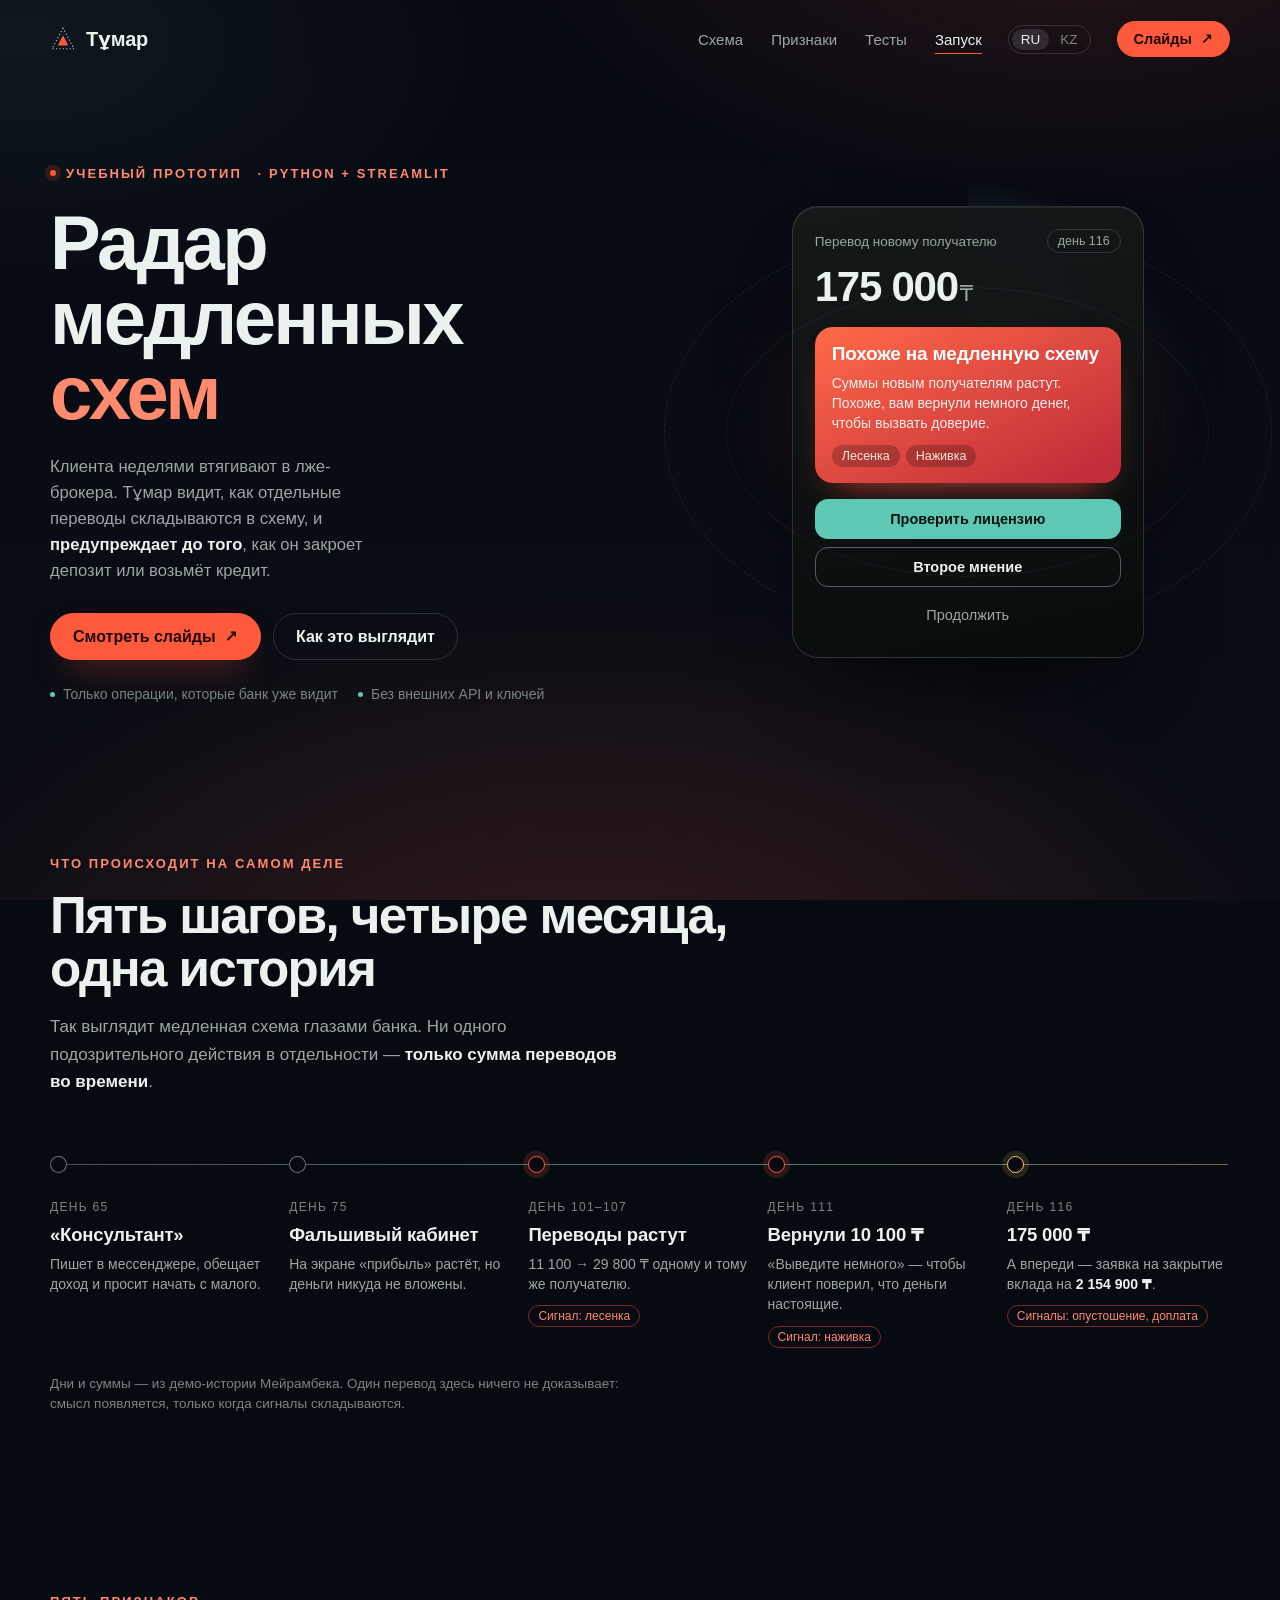
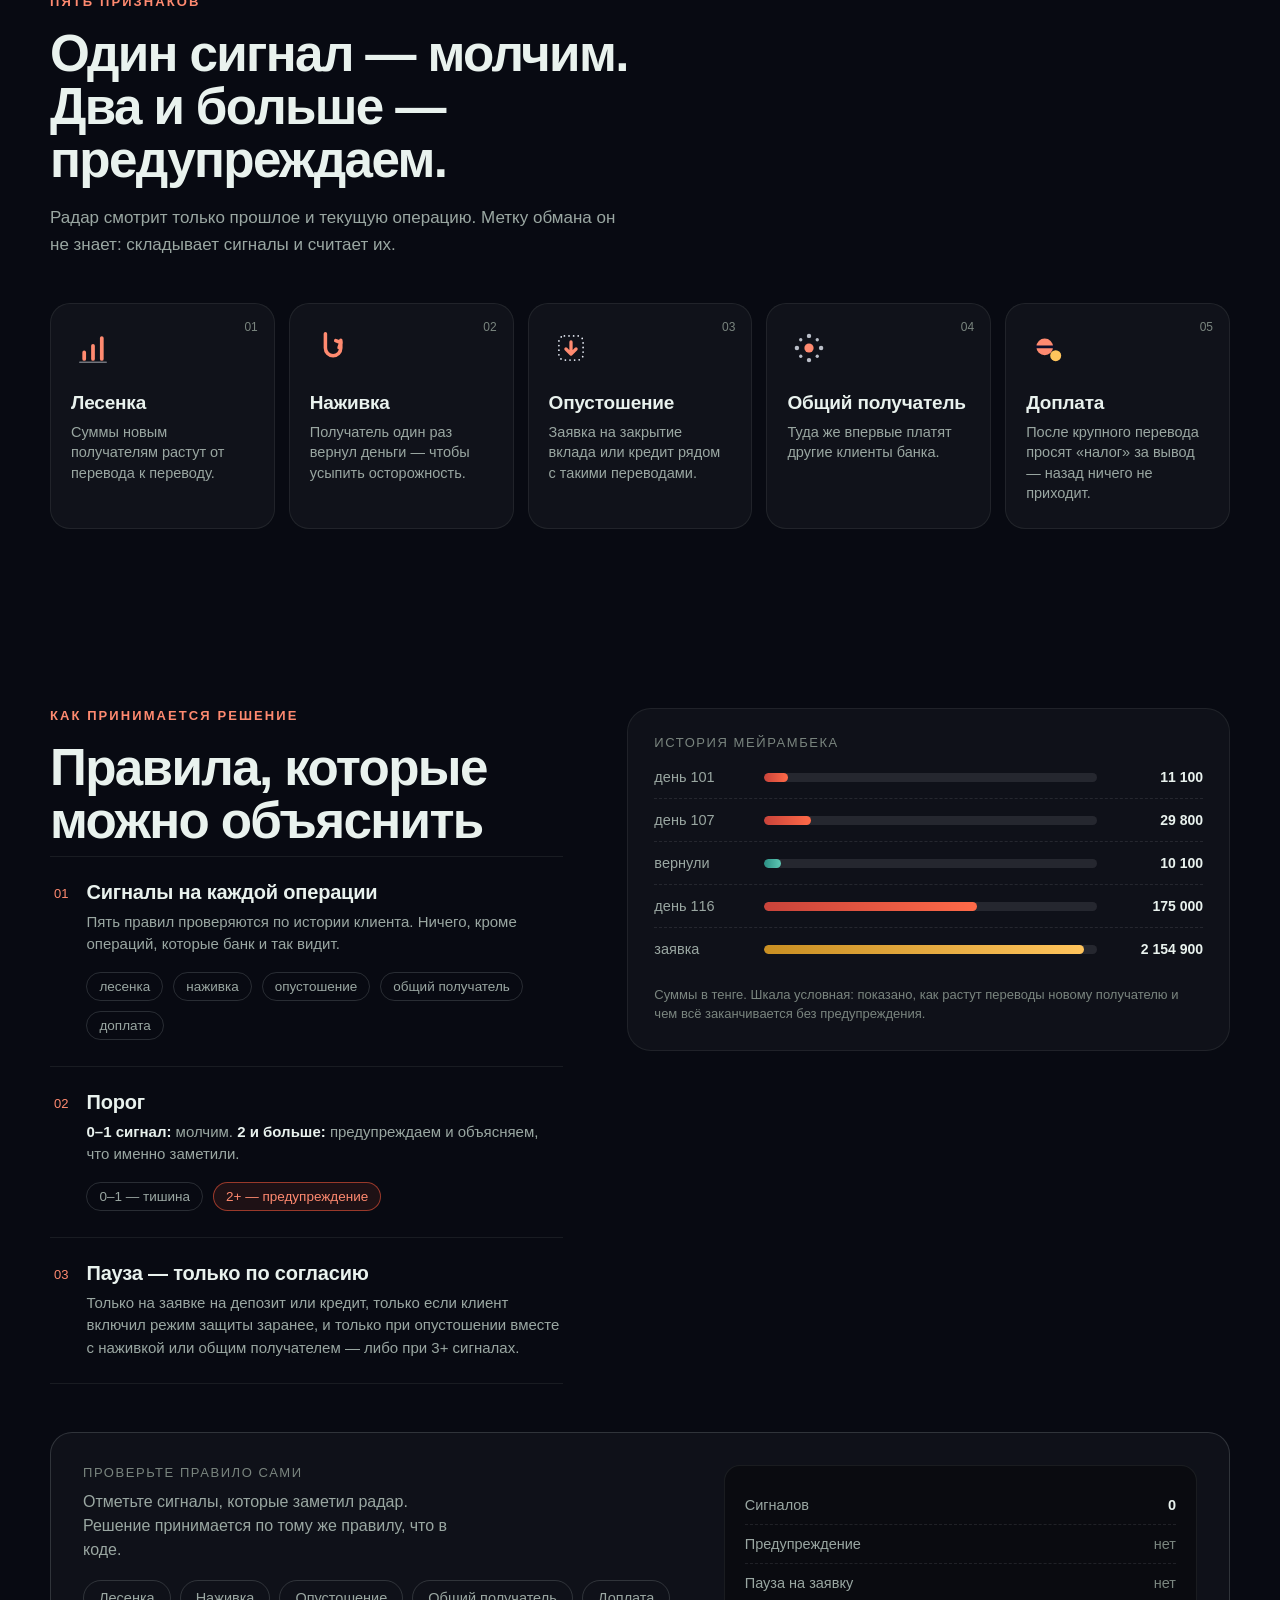
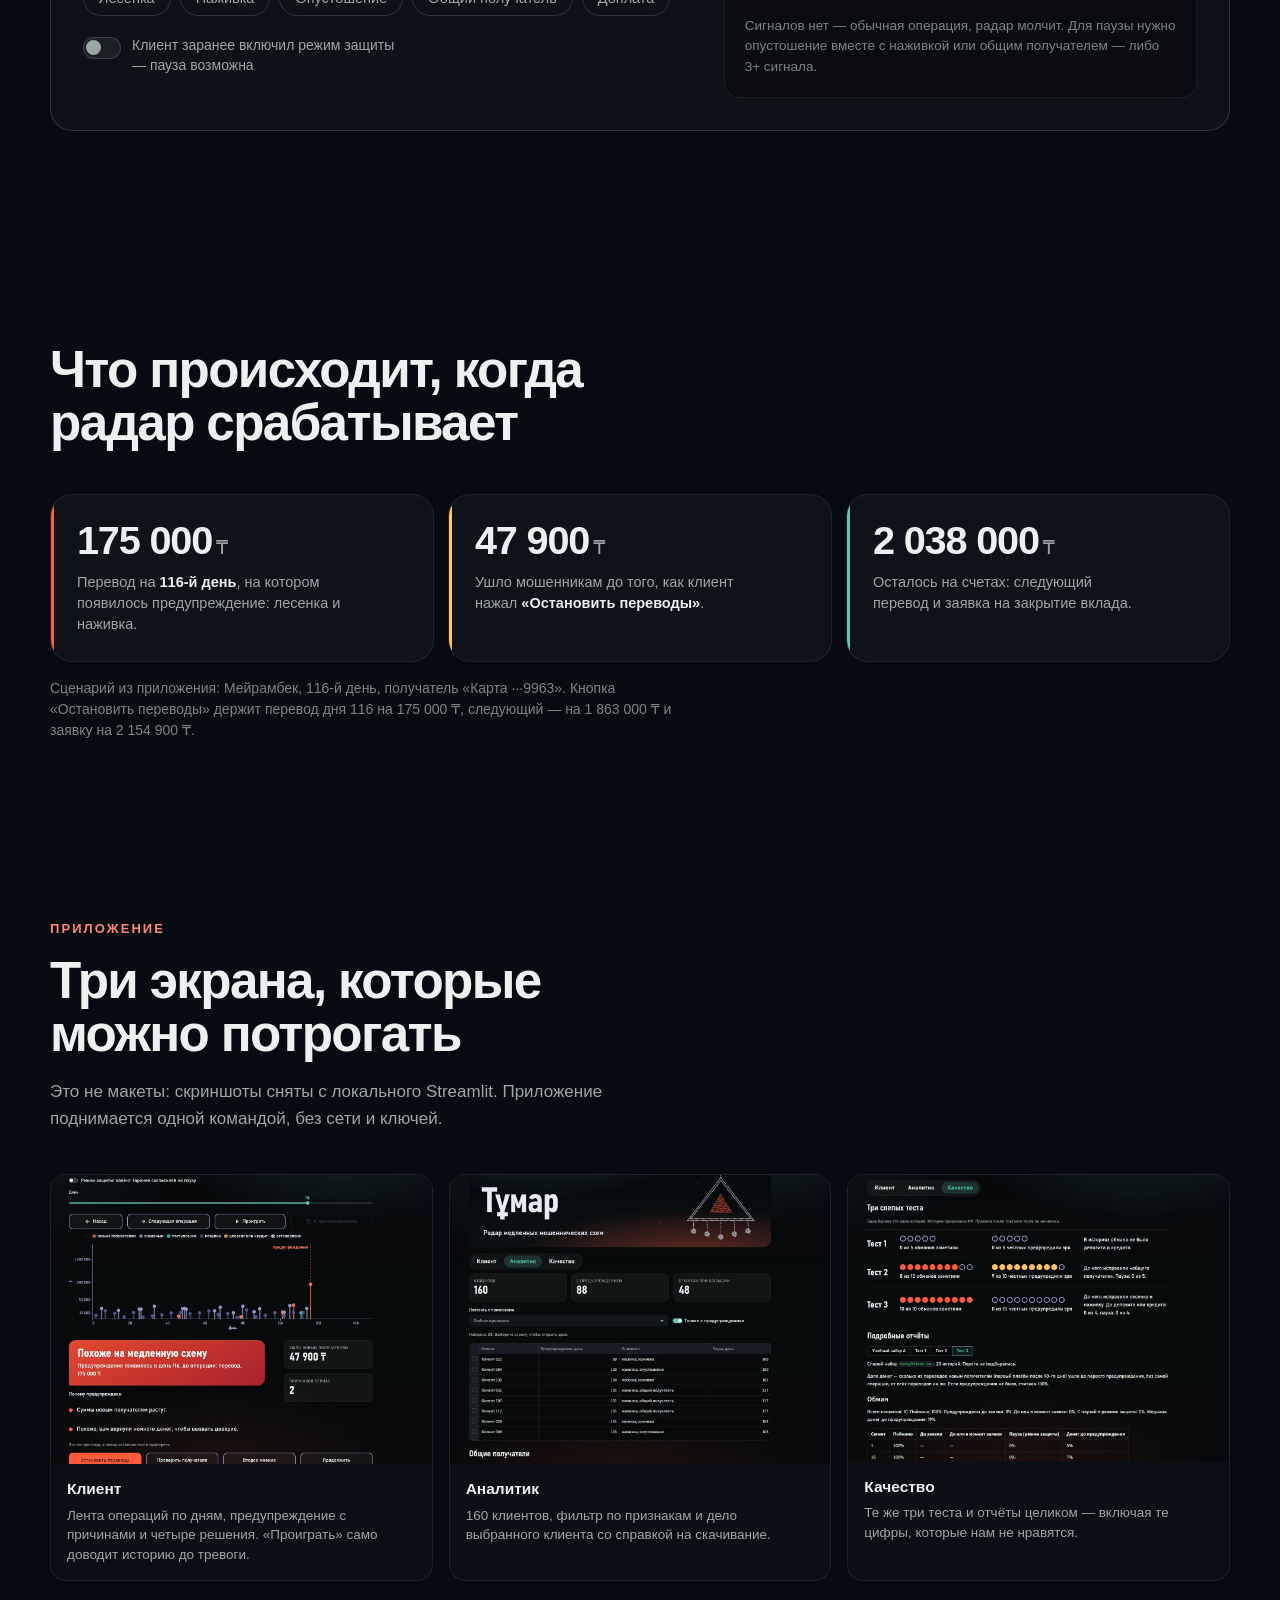
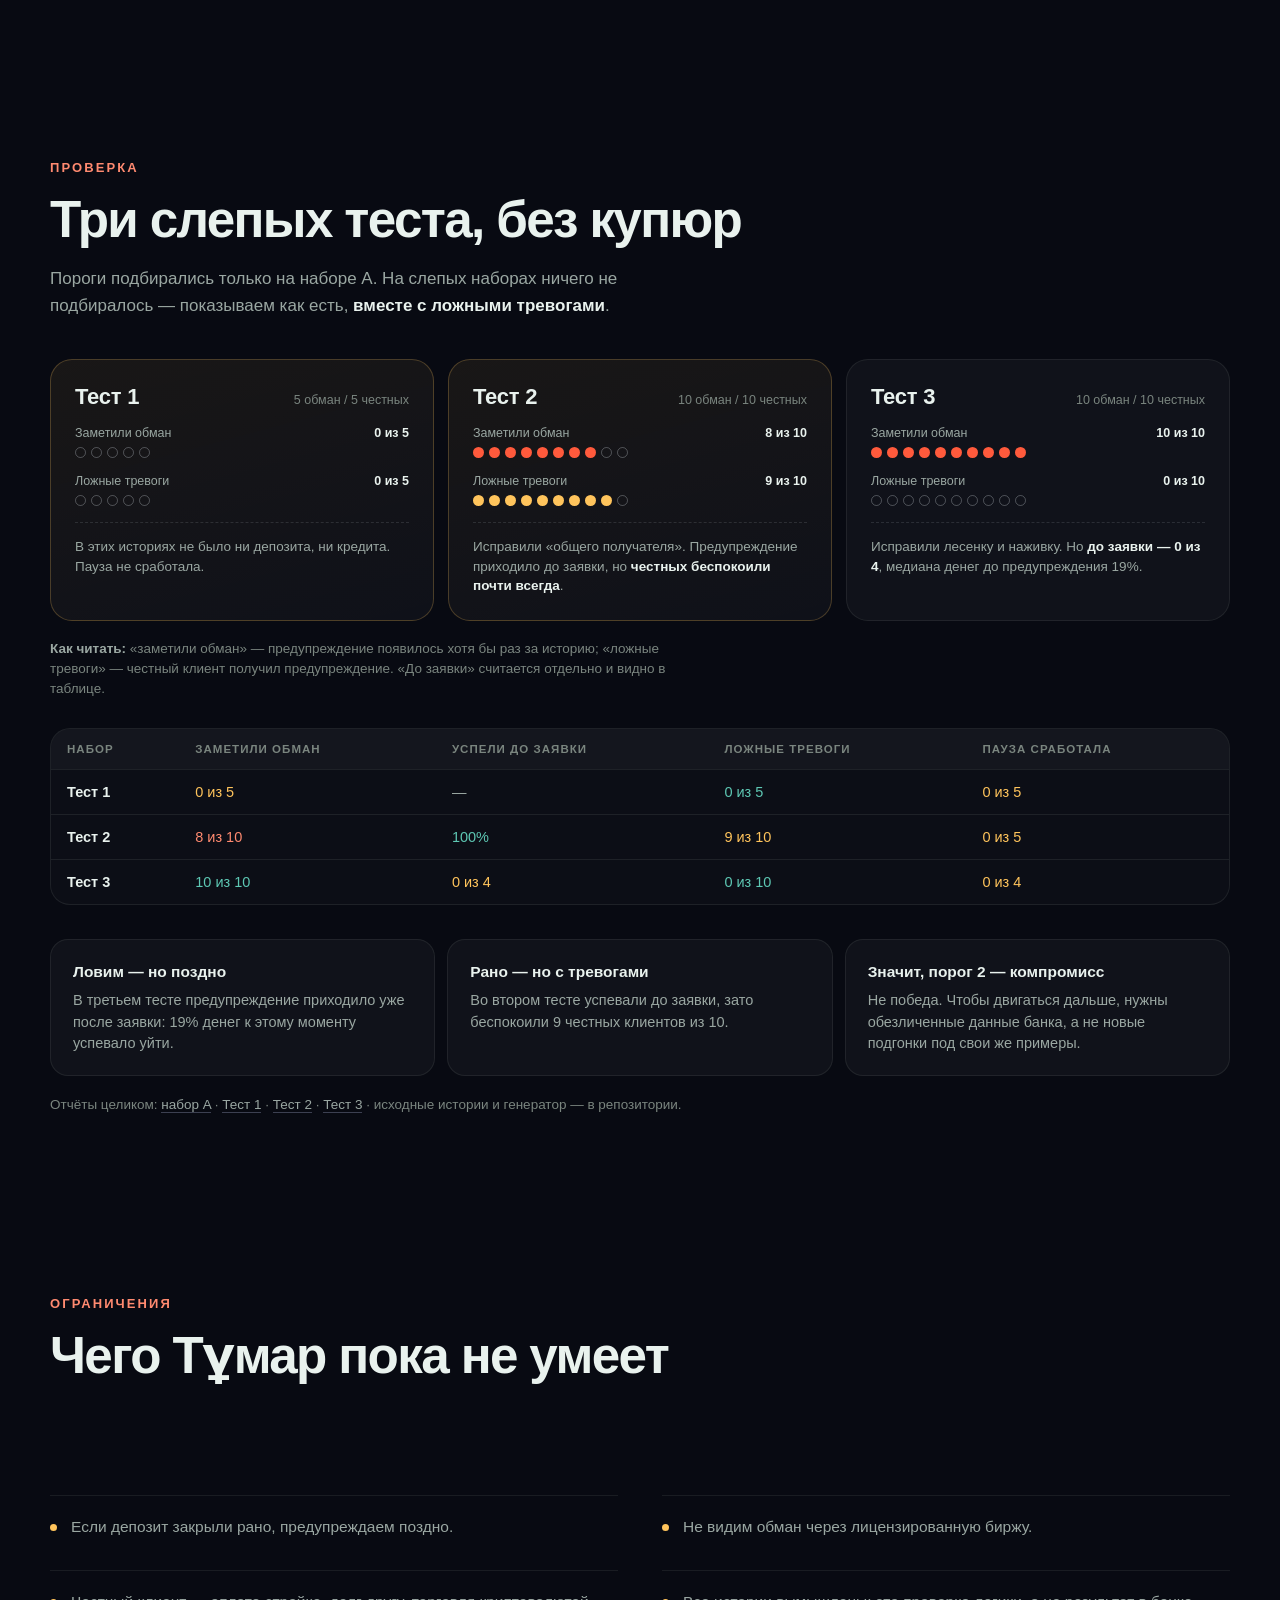
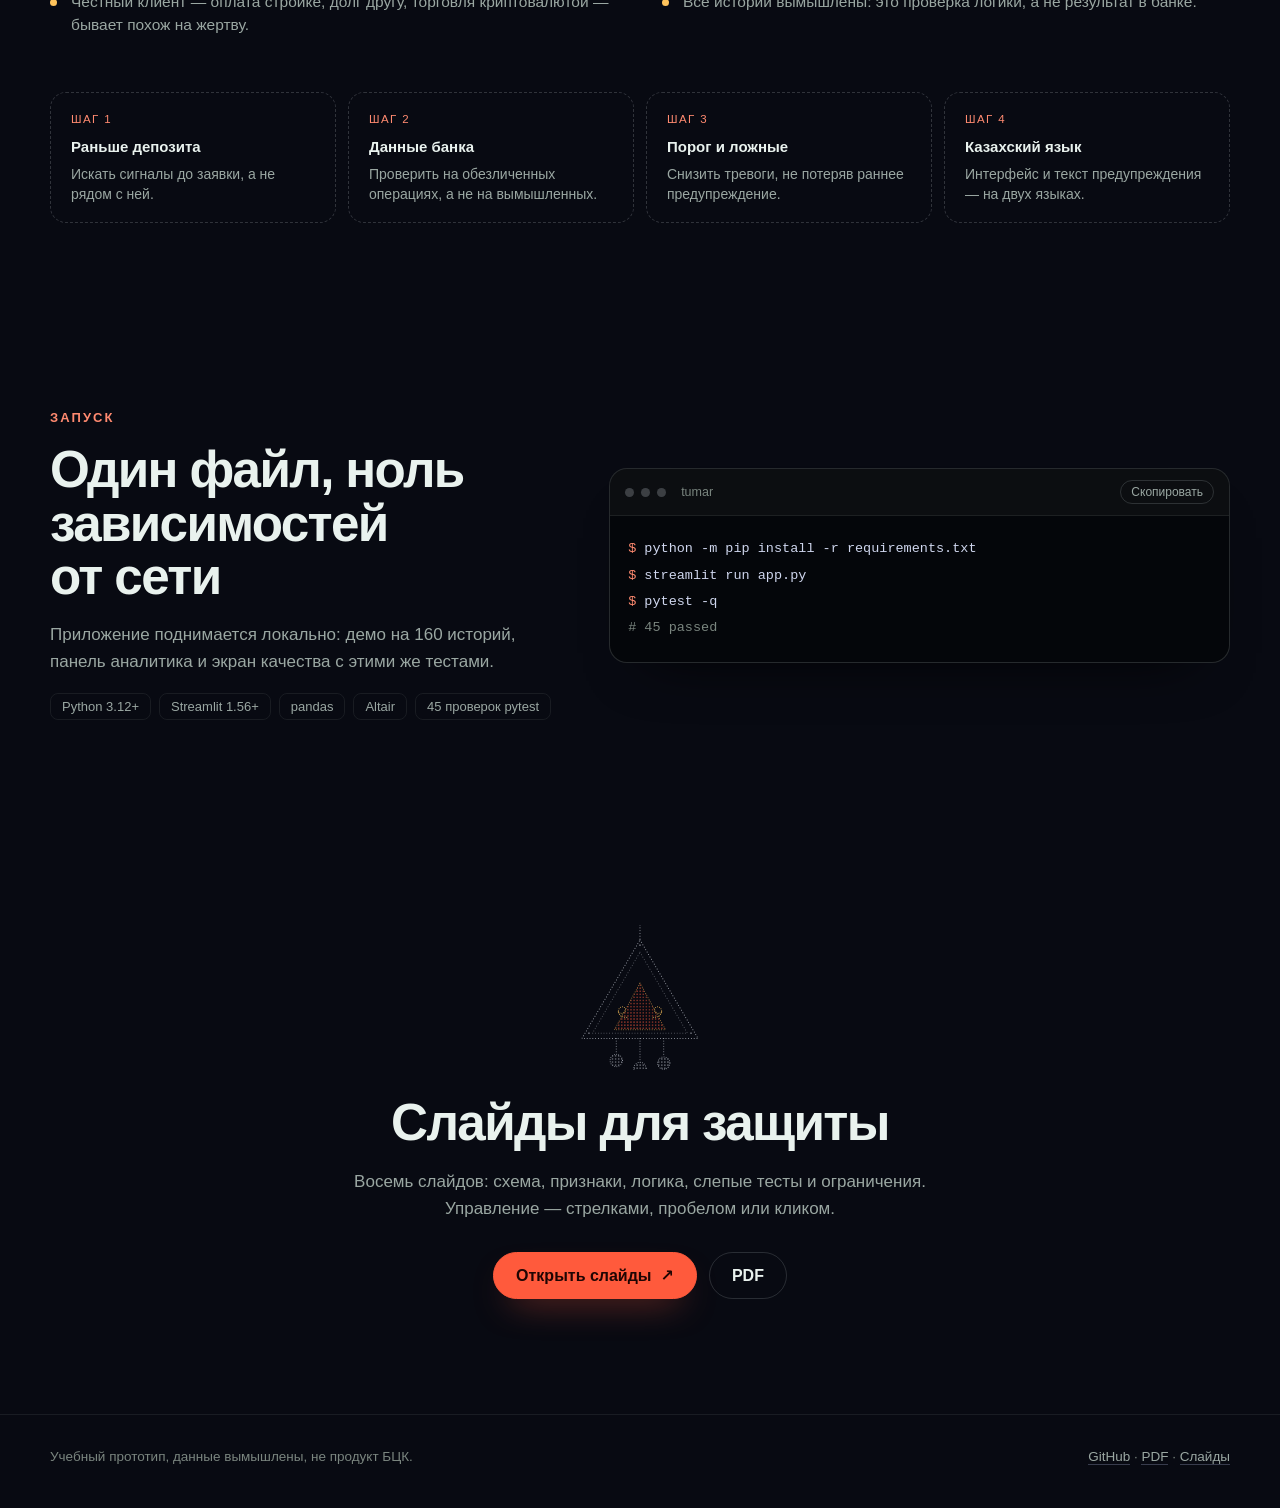
==== commit 5fcecabc: "Show site sections even when scroll reveal does not fire Sections started at opacity 0 and only appe" ====
--- a/docs/index.html
+++ b/docs/index.html
@@ -1,370 +1,370 @@
-<!doctype html>
-<html lang="ru">
-<head>
-<meta charset="utf-8">
-<meta name="viewport" content="width=device-width,initial-scale=1">
-<title>Тұмар — радар медленных мошеннических схем</title>
-<meta name="description" content="Учебный прототип: замечает медленную схему по истории переводов и предупреждает клиента до закрытия депозита или кредита.">
-<meta name="theme-color" content="#06080a">
-<meta property="og:title" content="Тұмар — радар медленных мошеннических схем">
-<meta property="og:description" content="Пять признаков, объяснимое правило и три слепых теста без купюр.">
-<meta property="og:type" content="website">
-<link rel="icon" href="data:image/svg+xml,%3Csvg xmlns='http://www.w3.org/2000/svg' viewBox='0 0 32 32'%3E%3Cpath d='M16 3 29 27H3Z' fill='none' stroke='%23e6ebf5' stroke-width='1.6' stroke-dasharray='0 4' stroke-linecap='round'/%3E%3Cpath d='M16 12 22 24H10Z' fill='%23ff5a3c'/%3E%3C/svg%3E">
-<link rel="stylesheet" href="style.css?v=2">
-</head>
-<body>
-<a class="skip" href="#main">К содержанию</a>
-
-<header class="hd" id="hd">
-  <div class="wrap">
-    <a class="brand" href="#top" aria-label="Тұмар — на главную">
-      <svg viewBox="0 0 32 32" aria-hidden="true"><path d="M16 2.5 29.5 28H2.5Z" fill="none" stroke="#e6ebf5" stroke-width="1.5" stroke-dasharray="0 4.2" stroke-linecap="round"/><path d="M16 11.5 22.5 24h-13Z" fill="#ff5a3c"/></svg>
-      Тұмар
-    </a>
-    <nav class="nav" id="nav" aria-label="Разделы">
-      <a href="#scheme">Схема</a>
-      <a href="#signs">Признаки</a>
-      <a href="#tests">Тесты</a>
-      <a href="#run">Запуск</a>
-    </nav>
-    <button class="burger" id="burger" type="button" aria-expanded="false" aria-controls="nav" aria-label="Меню">☰</button>
-    <div class="lang" aria-label="Язык"><a class="on" href="index.html" lang="ru">RU</a><a href="kz.html" lang="kk" hreflang="kk">KZ</a></div>
-    <a class="btn pri sm" href="slides.html">Слайды <span class="ar" aria-hidden="true">↗</span></a>
-  </div>
-  <div class="pg" id="pg" aria-hidden="true"></div>
-</header>
-
-<main id="main">
-  <section class="hero" id="top">
-    <div class="wrap">
-      <div>
-        <p class="eyebrow rv"><i></i>Учебный прототип<span class="hide-sm">&nbsp;· Python + Streamlit</span></p>
-        <h1 class="rv" style="--d:.06s">Радар <br>медленных <em>схем</em></h1>
-        <p class="lede rv" style="--d:.12s">Клиента неделями втягивают в лже-брокера. Тұмар видит, как отдельные переводы складываются в схему, и <b>предупреждает до того</b>, как он закроет депозит или возьмёт кредит.</p>
-        <div class="cta-row rv" style="--d:.18s">
-          <a class="btn pri" href="slides.html">Смотреть слайды <span class="ar" aria-hidden="true">↗</span></a>
-          <a class="btn" href="#scheme">Как это выглядит</a>
-        </div>
-        <p class="hero-meta rv" style="--d:.24s">
-          <span>Только операции, которые банк уже видит</span>
-          <span>Без внешних API и ключей</span>
-        </p>
-      </div>
-
-      <div class="stage rv" style="--d:.1s">
-        <div class="sweep" aria-hidden="true"></div>
-        <div class="glow" aria-hidden="true"></div>
-        <div class="card" id="card">
-          <div class="top"><span>Перевод новому получателю</span><span class="chip">день 116</span></div>
-          <div class="amt">175 000<small>₸</small></div>
-          <div class="warn">
-            <b>Похоже на медленную схему</b>
-            <p>Суммы новым получателям растут. Похоже, вам вернули немного денег, чтобы вызвать доверие.</p>
-            <div class="tags"><i>Лесенка</i><i>Наживка</i></div>
-          </div>
-          <div class="acts">
-            <div class="act a">Проверить лицензию</div>
-            <div class="act b">Второе мнение</div>
-            <div class="act c">Продолжить</div>
-          </div>
-        </div>
-      </div>
-    </div>
-  </section>
-
-  <section id="scheme">
-    <div class="wrap">
-      <div class="sec-head">
-        <p class="kicker rv">Что происходит на самом деле</p>
-        <h2 class="rv" style="--d:.05s">Пять шагов, четыре месяца,<br>одна история</h2>
-        <p class="sub rv" style="--d:.1s">Так выглядит медленная схема глазами банка. Ни одного подозрительного действия в отдельности — <b>только сумма переводов во времени</b>.</p>
-      </div>
-
-      <div class="tl">
-        <article class="st rv" style="--d:.02s">
-          <span class="dot" aria-hidden="true"></span>
-          <p class="day">День 65</p>
-          <h3>«Консультант»</h3>
-          <p>Пишет в мессенджере, обещает доход и просит начать с малого.</p>
-        </article>
-        <article class="st rv" style="--d:.06s">
-          <span class="dot" aria-hidden="true"></span>
-          <p class="day">День 75</p>
-          <h3>Фальшивый кабинет</h3>
-          <p>На экране «прибыль» растёт, но деньги никуда не вложены.</p>
-        </article>
-        <article class="st hot rv" style="--d:.1s">
-          <span class="dot" aria-hidden="true"></span>
-          <p class="day">День 101–107</p>
-          <h3>Переводы растут</h3>
-          <p>11 100 → 29 800 ₸ одному и тому же получателю.</p>
-          <span class="sg">Сигнал: лесенка</span>
-        </article>
-        <article class="st hot rv" style="--d:.14s">
-          <span class="dot" aria-hidden="true"></span>
-          <p class="day">День 111</p>
-          <h3>Вернули 10 100 ₸</h3>
-          <p>«Выведите немного» — чтобы клиент поверил, что деньги настоящие.</p>
-          <span class="sg">Сигнал: наживка</span>
-        </article>
-        <article class="st end rv" style="--d:.18s">
-          <span class="dot" aria-hidden="true"></span>
-          <p class="day">День 116</p>
-          <h3>175 000 ₸</h3>
-          <p>А впереди — заявка на закрытие вклада на <b>2 154 900 ₸</b>.</p>
-          <span class="sg">Сигналы: опустошение, доплата</span>
-        </article>
-      </div>
-      <p class="tl-note rv" style="--d:.2s">Дни и суммы — из демо-истории Мейрамбека. Один перевод здесь ничего не доказывает: смысл появляется, только когда сигналы складываются.</p>
-    </div>
-  </section>
-
-  <section id="signs">
-    <div class="wrap">
-      <div class="sec-head">
-        <p class="kicker rv">Пять признаков</p>
-        <h2 class="rv" style="--d:.05s">Один сигнал — молчим.<br>Два и больше — предупреждаем.</h2>
-        <p class="sub rv" style="--d:.1s">Радар смотрит только прошлое и текущую операцию. Метку обмана он не знает: складывает сигналы и считает их.</p>
-      </div>
-      <div class="grid5">
-        <article class="sig rv" style="--d:.02s"><span class="n">01</span>
-          <svg class="ico" viewBox="0 0 40 40" aria-hidden="true"><path d="M12 30V24M20 30V18M28 30V11" stroke="currentColor" stroke-width="3.4" stroke-linecap="round"/><path d="M8 33h24" stroke="#e6ebf5" stroke-width="1.4" stroke-linecap="round" opacity=".45"/></svg>
-          <h3>Лесенка</h3><p>Суммы новым получателям растут от перевода к переводу.</p>
-        </article>
-        <article class="sig rv" style="--d:.06s"><span class="n">02</span>
-          <svg class="ico" viewBox="0 0 40 40" aria-hidden="true"><path d="M14 7v13a7 7 0 0 0 14 0v-7" fill="none" stroke="currentColor" stroke-width="3.2" stroke-linecap="round"/><path d="M28 15l-4.6-1.8M28 15l-1.6 4.6" fill="none" stroke="currentColor" stroke-width="3.2" stroke-linecap="round"/></svg>
-          <h3>Наживка</h3><p>Получатель один раз вернул деньги — чтобы усыпить осторожность.</p>
-        </article>
-        <article class="sig rv" style="--d:.1s"><span class="n">03</span>
-          <svg class="ico" viewBox="0 0 40 40" aria-hidden="true"><rect x="9" y="9" width="22" height="22" rx="5" fill="none" stroke="#e6ebf5" stroke-width="1.6" stroke-dasharray="0 4.2" stroke-linecap="round"/><path d="M20 14.5v11m0 0 4.6-4.6M20 25.5l-4.6-4.6" fill="none" stroke="currentColor" stroke-width="3" stroke-linecap="round" stroke-linejoin="round"/></svg>
-          <h3>Опустошение</h3><p>Заявка на закрытие вклада или кредит рядом с такими переводами.</p>
-        </article>
-        <article class="sig rv" style="--d:.14s"><span class="n">04</span>
-          <svg class="ico" viewBox="0 0 40 40" aria-hidden="true"><circle cx="20" cy="20" r="4.2" fill="currentColor"/><g fill="#e6ebf5" opacity=".8"><circle cx="20" cy="9" r="2"/><circle cx="20" cy="31" r="2"/><circle cx="9" cy="20" r="2"/><circle cx="31" cy="20" r="2"/><circle cx="12.5" cy="12.5" r="1.5"/><circle cx="27.5" cy="27.5" r="1.5"/><circle cx="27.5" cy="12.5" r="1.5"/><circle cx="12.5" cy="27.5" r="1.5"/></g></svg>
-          <h3>Общий получатель</h3><p>Туда же впервые платят другие клиенты банка.</p>
-        </article>
-        <article class="sig rv" style="--d:.18s"><span class="n">05</span>
-          <svg class="ico" viewBox="0 0 40 40" aria-hidden="true"><circle cx="17" cy="19" r="7.6" fill="currentColor"/><circle cx="27" cy="27" r="5" fill="#ffc45c"/><path d="M9.4 19h15.2" stroke="#0c0f2c" stroke-width="2.6" stroke-linecap="round"/></svg>
-          <h3>Доплата</h3><p>После крупного перевода просят «налог» за вывод — назад ничего не приходит.</p>
-        </article>
-      </div>
-    </div>
-  </section>
-
-  <section id="logic">
-    <div class="wrap">
-      <div class="logic">
-        <div>
-          <p class="kicker rv">Как принимается решение</p>
-          <h2 class="rv" style="--d:.05s">Правила, которые можно объяснить</h2>
-          <div class="rules">
-            <div class="rule rv" style="--d:.08s"><span class="num">01</span><div><h3>Сигналы на каждой операции</h3>
-              <p>Пять правил проверяются по истории клиента. Ничего, кроме операций, которые банк и так видит.</p>
-              <div class="thresh"><span class="pill">лесенка</span><span class="pill">наживка</span><span class="pill">опустошение</span><span class="pill">общий получатель</span><span class="pill">доплата</span></div>
-            </div></div>
-            <div class="rule rv" style="--d:.12s"><span class="num">02</span><div><h3>Порог</h3>
-              <p><b>0–1 сигнал:</b> молчим. <b>2 и больше:</b> предупреждаем и объясняем, что именно заметили.</p>
-              <div class="thresh"><span class="pill">0–1 — тишина</span><span class="pill hot">2+ — предупреждение</span></div>
-            </div></div>
-            <div class="rule rv" style="--d:.16s"><span class="num">03</span><div><h3>Пауза — только по согласию</h3>
-              <p>Только на заявке на депозит или кредит, только если клиент включил режим защиты заранее, и только при опустошении вместе с наживкой или общим получателем — либо при 3+ сигналах.</p>
-            </div></div>
-          </div>
-        </div>
-        <aside class="bars rv" style="--d:.1s" id="bars" aria-label="Как сигналы складываются в предупреждение">
-          <p class="title">История Мейрамбека</p>
-          <div class="row"><span class="lbl">день 101</span><div class="rail"><span class="fill carn" style="--w:7%"></span></div><span class="val">11 100</span></div>
-          <div class="row"><span class="lbl">день 107</span><div class="rail"><span class="fill carn" style="--w:14%"></span></div><span class="val">29 800</span></div>
-          <div class="row"><span class="lbl">вернули</span><div class="rail"><span class="fill turq" style="--w:5%"></span></div><span class="val">10 100</span></div>
-          <div class="row"><span class="lbl">день 116</span><div class="rail"><span class="fill carn" style="--w:64%"></span></div><span class="val">175 000</span></div>
-          <div class="row"><span class="lbl">заявка</span><div class="rail"><span class="fill amber" style="--w:96%"></span></div><span class="val">2 154 900</span></div>
-          <p class="cap">Суммы в тенге. Шкала условная: показано, как растут переводы новому получателю и чем всё заканчивается без предупреждения.</p>
-        </aside>
-      </div>
-
-      <div class="sim rv" style="--d:.06s">
-        <div>
-          <p class="title">Проверьте правило сами</p>
-          <p class="lead">Отметьте сигналы, которые заметил радар. Решение принимается по тому же правилу, что в коде.</p>
-          <div class="chips" role="group" aria-label="Сигналы">
-            <button class="chip" type="button" data-sig="les" aria-pressed="false">Лесенка</button>
-            <button class="chip" type="button" data-sig="nazh" aria-pressed="false">Наживка</button>
-            <button class="chip" type="button" data-sig="opus" aria-pressed="false">Опустошение</button>
-            <button class="chip" type="button" data-sig="obsh" aria-pressed="false">Общий получатель</button>
-            <button class="chip" type="button" data-sig="dop" aria-pressed="false">Доплата</button>
-          </div>
-          <label class="switch"><input type="checkbox" id="prot"><span>Клиент заранее включил режим защиты — пауза возможна</span></label>
-        </div>
-        <div class="out" aria-live="polite">
-          <div class="out-row"><span>Сигналов</span><b id="cnt">0</b></div>
-          <div class="out-row"><span>Предупреждение</span><b id="warnv" class="no">нет</b></div>
-          <div class="out-row"><span>Пауза на заявку</span><b id="pausev" class="no">нет</b></div>
-          <p class="why" id="why">Сигналов нет — обычная операция, радар молчит.</p>
-        </div>
-      </div>
-    </div>
-  </section>
-
-  <section id="demo">
-    <div class="wrap">
-      <div class="sec-head">
-        <p class="kicker rv">Демо в цифрах</p>
-        <h2 class="rv" style="--d:.05s">Что происходит, когда радар срабатывает</h2>
-      </div>
-      <div class="stats">
-        <div class="stat rv" style="--d:.05s"><div class="v">175 000<small>₸</small></div><p class="k">Перевод на <b>116-й день</b>, на котором появилось предупреждение: лесенка и наживка.</p></div>
-        <div class="stat a rv" style="--d:.1s"><div class="v">47 900<small>₸</small></div><p class="k">Ушло мошенникам до того, как клиент нажал <b>«Остановить переводы»</b>.</p></div>
-        <div class="stat t rv" style="--d:.15s"><div class="v">2 038 000<small>₸</small></div><p class="k">Осталось на счетах: следующий перевод и заявка на закрытие вклада.</p></div>
-      </div>
-      <p class="demo-note rv" style="--d:.2s">Сценарий из приложения: Мейрамбек, 116-й день, получатель «Карта ···9963». Кнопка «Остановить переводы» держит перевод дня 116 на 175 000 ₸, следующий — на 1 863 000 ₸ и заявку на 2 154 900 ₸.</p>
-    </div>
-  </section>
-
-  <section id="app">
-    <div class="wrap">
-      <div class="sec-head">
-        <p class="kicker rv">Приложение</p>
-        <h2 class="rv" style="--d:.05s">Три экрана, которые можно потрогать</h2>
-        <p class="sub rv" style="--d:.1s">Это не макеты: скриншоты сняты с локального Streamlit. Приложение поднимается одной командой, без сети и ключей.</p>
-      </div>
-      <div class="shots">
-        <figure class="shot rv" style="--d:.03s">
-          <img src="img/app-client.jpg" width="1284" height="956" loading="lazy"
-               alt="Экран клиента: график операций, предупреждение на 116-й день, причины и четыре кнопки решения">
-          <figcaption><b>Клиент</b>Лента операций по дням, предупреждение с причинами и четыре решения. «Проиграть» само доводит историю до тревоги.</figcaption>
-        </figure>
-        <figure class="shot rv" style="--d:.07s">
-          <img src="img/app-analyst.jpg" width="1284" height="974" loading="lazy"
-               alt="Экран аналитика: 160 клиентов, фильтр по признакам и таблица дел с днём предупреждения">
-          <figcaption><b>Аналитик</b>160 клиентов, фильтр по признакам и дело выбранного клиента со справкой на скачивание.</figcaption>
-        </figure>
-        <figure class="shot rv" style="--d:.11s">
-          <img src="img/app-quality.jpg" width="1284" height="974" loading="lazy"
-               alt="Экран качества: три слепых теста бусинами и подробные отчёты">
-          <figcaption><b>Качество</b>Те же три теста и отчёты целиком — включая те цифры, которые нам не нравятся.</figcaption>
-        </figure>
-      </div>
-    </div>
-  </section>
-
-  <section id="tests">
-    <div class="wrap">
-      <div class="sec-head">
-        <p class="kicker rv">Проверка</p>
-        <h2 class="rv" style="--d:.05s">Три слепых теста, без купюр</h2>
-        <p class="sub rv" style="--d:.1s">Пороги подбирались только на наборе A. На слепых наборах ничего не подбиралось — показываем как есть, <b>вместе с ложными тревогами</b>.</p>
-      </div>
-      <div class="tests">
-        <article class="test bad rv" style="--d:.04s">
-          <div class="h"><b>Тест 1</b><span>5 обман / 5 честных</span></div>
-          <div class="meter"><div class="cap"><span>Заметили обман</span><b>0 из 5</b></div><div class="dots carn" data-dots="5:0"></div></div>
-          <div class="meter"><div class="cap"><span>Ложные тревоги</span><b>0 из 5</b></div><div class="dots amber" data-dots="5:0"></div></div>
-          <p class="note">В этих историях не было ни депозита, ни кредита. Пауза не сработала.</p>
-        </article>
-        <article class="test bad rv" style="--d:.09s">
-          <div class="h"><b>Тест 2</b><span>10 обман / 10 честных</span></div>
-          <div class="meter"><div class="cap"><span>Заметили обман</span><b>8 из 10</b></div><div class="dots carn" data-dots="10:8"></div></div>
-          <div class="meter"><div class="cap"><span>Ложные тревоги</span><b>9 из 10</b></div><div class="dots amber" data-dots="10:9"></div></div>
-          <p class="note">Исправили «общего получателя». Предупреждение приходило до заявки, но <b>честных беспокоили почти всегда</b>.</p>
-        </article>
-        <article class="test rv" style="--d:.14s">
-          <div class="h"><b>Тест 3</b><span>10 обман / 10 честных</span></div>
-          <div class="meter"><div class="cap"><span>Заметили обман</span><b>10 из 10</b></div><div class="dots carn" data-dots="10:10"></div></div>
-          <div class="meter"><div class="cap"><span>Ложные тревоги</span><b>0 из 10</b></div><div class="dots amber" data-dots="10:0"></div></div>
-          <p class="note">Исправили лесенку и наживку. Но <b>до заявки — 0 из 4</b>, медиана денег до предупреждения 19%.</p>
-        </article>
-      </div>
-      <p class="legend rv" style="--d:.16s"><b>Как читать:</b> «заметили обман» — предупреждение появилось хотя бы раз за историю; «ложные тревоги» — честный клиент получил предупреждение. «До заявки» считается отдельно и видно в таблице.</p>
-
-      <p class="scroll-hint">Таблица прокручивается вбок →</p>
-      <div class="cmp rv" style="--d:.1s">
-        <div class="scroll">
-          <table>
-            <thead><tr><th scope="col">Набор</th><th scope="col">Заметили обман</th><th scope="col">Успели до заявки</th><th scope="col">Ложные тревоги</th><th scope="col">Пауза сработала</th></tr></thead>
-            <tbody>
-              <tr><td>Тест 1</td><td class="bad">0 из 5</td><td>—</td><td class="ok">0 из 5</td><td class="bad">0 из 5</td></tr>
-              <tr><td>Тест 2</td><td class="mid">8 из 10</td><td class="ok">100%</td><td class="bad">9 из 10</td><td class="bad">0 из 5</td></tr>
-              <tr><td>Тест 3</td><td class="ok">10 из 10</td><td class="bad">0 из 4</td><td class="ok">0 из 10</td><td class="bad">0 из 4</td></tr>
-            </tbody>
-          </table>
-        </div>
-      </div>
-
-      <div class="verdict">
-        <div class="vd rv" style="--d:.03s"><b>Ловим — но поздно</b>В третьем тесте предупреждение приходило уже после заявки: 19% денег к этому моменту успевало уйти.</div>
-        <div class="vd rv" style="--d:.06s"><b>Рано — но с тревогами</b>Во втором тесте успевали до заявки, зато беспокоили 9 честных клиентов из 10.</div>
-        <div class="vd rv" style="--d:.09s"><b>Значит, порог 2 — компромисс</b>Не победа. Чтобы двигаться дальше, нужны обезличенные данные банка, а не новые подгонки под свои же примеры.</div>
-      </div>
-      <p class="reports rv" style="--d:.12s">Отчёты целиком: <a href="https://github.com/Ordalinnn/tumar/blob/main/docs/metrics_A.md">набор A</a> · <a href="https://github.com/Ordalinnn/tumar/blob/main/docs/metrics_blind1.md">Тест 1</a> · <a href="https://github.com/Ordalinnn/tumar/blob/main/docs/metrics_blind2.md">Тест 2</a> · <a href="https://github.com/Ordalinnn/tumar/blob/main/docs/metrics_blind3.md">Тест 3</a> · исходные истории и генератор — в репозитории.</p>
-    </div>
-  </section>
-
-  <section id="limits">
-    <div class="wrap">
-      <div class="sec-head">
-        <p class="kicker rv">Ограничения</p>
-        <h2 class="rv" style="--d:.05s">Чего Тұмар пока не умеет</h2>
-        <p class="sub rv" style="--d:.1s">Честный список важнее красивых цифр: именно он показывает, что проверять дальше.</p>
-      </div>
-      <div class="limits">
-        <p class="limit rv">Если депозит закрыли рано, предупреждаем поздно.</p>
-        <p class="limit rv" style="--d:.04s">Не видим обман через лицензированную биржу.</p>
-        <p class="limit rv" style="--d:.08s">Честный клиент — оплата стройке, долг другу, торговля криптовалютой — бывает похож на жертву.</p>
-        <p class="limit rv" style="--d:.12s">Все истории вымышлены: это проверка логики, а не результат в банке.</p>
-      </div>
-      <div class="next">
-        <div class="nx rv" style="--d:.04s"><i>Шаг 1</i><b>Раньше депозита</b>Искать сигналы до заявки, а не рядом с ней.</div>
-        <div class="nx rv" style="--d:.07s"><i>Шаг 2</i><b>Данные банка</b>Проверить на обезличенных операциях, а не на вымышленных.</div>
-        <div class="nx rv" style="--d:.1s"><i>Шаг 3</i><b>Порог и ложные</b>Снизить тревоги, не потеряв раннее предупреждение.</div>
-        <div class="nx rv" style="--d:.13s"><i>Шаг 4</i><b>Казахский язык</b>Интерфейс и текст предупреждения — на двух языках.</div>
-      </div>
-    </div>
-  </section>
-
-  <section id="run">
-    <div class="wrap run-grid">
-      <div>
-        <p class="kicker rv">Запуск</p>
-        <h2 class="rv" style="--d:.05s">Один файл, ноль зависимостей от сети</h2>
-        <p class="sub rv" style="--d:.1s">Приложение поднимается локально: демо на 160 историй, панель аналитика и экран качества с этими же тестами.</p>
-        <div class="req rv" style="--d:.14s">
-          <span>Python 3.12+</span><span>Streamlit 1.56+</span><span>pandas</span><span>Altair</span><span>45 проверок pytest</span>
-        </div>
-      </div>
-      <div class="term rv" style="--d:.08s">
-        <div class="bar"><i></i><i></i><i></i><span>tumar</span><button id="copy" type="button">Скопировать</button></div>
-        <pre><span class="p">$</span> python -m pip install -r requirements.txt
-<span class="p">$</span> streamlit run app.py
-<span class="p">$</span> pytest -q
-<span class="c"># 45 passed</span></pre>
-      </div>
-    </div>
-  </section>
-
-  <section class="final">
-    <div class="wrap">
-      <div class="amulet rv" id="amulet2" aria-hidden="true"></div>
-      <h2 class="rv" style="--d:.05s">Слайды для защиты</h2>
-      <p class="sub rv" style="--d:.1s">Восемь слайдов: схема, признаки, логика, слепые тесты и ограничения. Управление — стрелками, пробелом или кликом.</p>
-      <div class="cta-row rv" style="--d:.15s">
-        <a class="btn pri" href="slides.html">Открыть слайды <span class="ar" aria-hidden="true">↗</span></a>
-        <a class="btn" href="slides.pdf">PDF</a>
-      </div>
-    </div>
-  </section>
-</main>
-
-<footer>
-  <div class="wrap">
-    <span>Учебный прототип, данные вымышлены, не продукт БЦК.</span>
-    <span><a href="https://github.com/Ordalinnn/tumar">GitHub</a> · <a href="slides.pdf">PDF</a> · <a href="slides.html">Слайды</a></span>
-  </div>
-</footer>
-
-<button class="up" id="up" type="button" aria-label="Наверх">↑</button>
-
-<dialog class="lb" id="lb" aria-label="Скриншот приложения"><button class="lb-x" type="button" aria-label="Закрыть">×</button><img src="img/app-client.jpg" alt=""></dialog>
-
-<script src="site.js?v=2"></script>
-</body>
-</html>
+<!doctype html>
+<html lang="ru">
+<head>
+<meta charset="utf-8">
+<meta name="viewport" content="width=device-width,initial-scale=1">
+<title>Тұмар — радар медленных мошеннических схем</title>
+<meta name="description" content="Учебный прототип: замечает медленную схему по истории переводов и предупреждает клиента до закрытия депозита или кредита.">
+<meta name="theme-color" content="#06080a">
+<meta property="og:title" content="Тұмар — радар медленных мошеннических схем">
+<meta property="og:description" content="Пять признаков, объяснимое правило и три слепых теста без купюр.">
+<meta property="og:type" content="website">
+<link rel="icon" href="data:image/svg+xml,%3Csvg xmlns='http://www.w3.org/2000/svg' viewBox='0 0 32 32'%3E%3Cpath d='M16 3 29 27H3Z' fill='none' stroke='%23e6ebf5' stroke-width='1.6' stroke-dasharray='0 4' stroke-linecap='round'/%3E%3Cpath d='M16 12 22 24H10Z' fill='%23ff5a3c'/%3E%3C/svg%3E">
+<link rel="stylesheet" href="style.css?v=3">
+</head>
+<body>
+<a class="skip" href="#main">К содержанию</a>
+
+<header class="hd" id="hd">
+  <div class="wrap">
+    <a class="brand" href="#top" aria-label="Тұмар — на главную">
+      <svg viewBox="0 0 32 32" aria-hidden="true"><path d="M16 2.5 29.5 28H2.5Z" fill="none" stroke="#e6ebf5" stroke-width="1.5" stroke-dasharray="0 4.2" stroke-linecap="round"/><path d="M16 11.5 22.5 24h-13Z" fill="#ff5a3c"/></svg>
+      Тұмар
+    </a>
+    <nav class="nav" id="nav" aria-label="Разделы">
+      <a href="#scheme">Схема</a>
+      <a href="#signs">Признаки</a>
+      <a href="#tests">Тесты</a>
+      <a href="#run">Запуск</a>
+    </nav>
+    <button class="burger" id="burger" type="button" aria-expanded="false" aria-controls="nav" aria-label="Меню">☰</button>
+    <div class="lang" aria-label="Язык"><a class="on" href="index.html" lang="ru">RU</a><a href="kz.html" lang="kk" hreflang="kk">KZ</a></div>
+    <a class="btn pri sm" href="slides.html">Слайды <span class="ar" aria-hidden="true">↗</span></a>
+  </div>
+  <div class="pg" id="pg" aria-hidden="true"></div>
+</header>
+
+<main id="main">
+  <section class="hero" id="top">
+    <div class="wrap">
+      <div>
+        <p class="eyebrow rv"><i></i>Учебный прототип<span class="hide-sm">&nbsp;· Python + Streamlit</span></p>
+        <h1 class="rv" style="--d:.06s">Радар <br>медленных <em>схем</em></h1>
+        <p class="lede rv" style="--d:.12s">Клиента неделями втягивают в лже-брокера. Тұмар видит, как отдельные переводы складываются в схему, и <b>предупреждает до того</b>, как он закроет депозит или возьмёт кредит.</p>
+        <div class="cta-row rv" style="--d:.18s">
+          <a class="btn pri" href="slides.html">Смотреть слайды <span class="ar" aria-hidden="true">↗</span></a>
+          <a class="btn" href="#scheme">Как это выглядит</a>
+        </div>
+        <p class="hero-meta rv" style="--d:.24s">
+          <span>Только операции, которые банк уже видит</span>
+          <span>Без внешних API и ключей</span>
+        </p>
+      </div>
+
+      <div class="stage rv" style="--d:.1s">
+        <div class="sweep" aria-hidden="true"></div>
+        <div class="glow" aria-hidden="true"></div>
+        <div class="card" id="card">
+          <div class="top"><span>Перевод новому получателю</span><span class="chip">день 116</span></div>
+          <div class="amt">175 000<small>₸</small></div>
+          <div class="warn">
+            <b>Похоже на медленную схему</b>
+            <p>Суммы новым получателям растут. Похоже, вам вернули немного денег, чтобы вызвать доверие.</p>
+            <div class="tags"><i>Лесенка</i><i>Наживка</i></div>
+          </div>
+          <div class="acts">
+            <div class="act a">Проверить лицензию</div>
+            <div class="act b">Второе мнение</div>
+            <div class="act c">Продолжить</div>
+          </div>
+        </div>
+      </div>
+    </div>
+  </section>
+
+  <section id="scheme">
+    <div class="wrap">
+      <div class="sec-head">
+        <p class="kicker rv">Что происходит на самом деле</p>
+        <h2 class="rv" style="--d:.05s">Пять шагов, четыре месяца,<br>одна история</h2>
+        <p class="sub rv" style="--d:.1s">Так выглядит медленная схема глазами банка. Ни одного подозрительного действия в отдельности — <b>только сумма переводов во времени</b>.</p>
+      </div>
+
+      <div class="tl">
+        <article class="st rv" style="--d:.02s">
+          <span class="dot" aria-hidden="true"></span>
+          <p class="day">День 65</p>
+          <h3>«Консультант»</h3>
+          <p>Пишет в мессенджере, обещает доход и просит начать с малого.</p>
+        </article>
+        <article class="st rv" style="--d:.06s">
+          <span class="dot" aria-hidden="true"></span>
+          <p class="day">День 75</p>
+          <h3>Фальшивый кабинет</h3>
+          <p>На экране «прибыль» растёт, но деньги никуда не вложены.</p>
+        </article>
+        <article class="st hot rv" style="--d:.1s">
+          <span class="dot" aria-hidden="true"></span>
+          <p class="day">День 101–107</p>
+          <h3>Переводы растут</h3>
+          <p>11 100 → 29 800 ₸ одному и тому же получателю.</p>
+          <span class="sg">Сигнал: лесенка</span>
+        </article>
+        <article class="st hot rv" style="--d:.14s">
+          <span class="dot" aria-hidden="true"></span>
+          <p class="day">День 111</p>
+          <h3>Вернули 10 100 ₸</h3>
+          <p>«Выведите немного» — чтобы клиент поверил, что деньги настоящие.</p>
+          <span class="sg">Сигнал: наживка</span>
+        </article>
+        <article class="st end rv" style="--d:.18s">
+          <span class="dot" aria-hidden="true"></span>
+          <p class="day">День 116</p>
+          <h3>175 000 ₸</h3>
+          <p>А впереди — заявка на закрытие вклада на <b>2 154 900 ₸</b>.</p>
+          <span class="sg">Сигналы: опустошение, доплата</span>
+        </article>
+      </div>
+      <p class="tl-note rv" style="--d:.2s">Дни и суммы — из демо-истории Мейрамбека. Один перевод здесь ничего не доказывает: смысл появляется, только когда сигналы складываются.</p>
+    </div>
+  </section>
+
+  <section id="signs">
+    <div class="wrap">
+      <div class="sec-head">
+        <p class="kicker rv">Пять признаков</p>
+        <h2 class="rv" style="--d:.05s">Один сигнал — молчим.<br>Два и больше — предупреждаем.</h2>
+        <p class="sub rv" style="--d:.1s">Радар смотрит только прошлое и текущую операцию. Метку обмана он не знает: складывает сигналы и считает их.</p>
+      </div>
+      <div class="grid5">
+        <article class="sig rv" style="--d:.02s"><span class="n">01</span>
+          <svg class="ico" viewBox="0 0 40 40" aria-hidden="true"><path d="M12 30V24M20 30V18M28 30V11" stroke="currentColor" stroke-width="3.4" stroke-linecap="round"/><path d="M8 33h24" stroke="#e6ebf5" stroke-width="1.4" stroke-linecap="round" opacity=".45"/></svg>
+          <h3>Лесенка</h3><p>Суммы новым получателям растут от перевода к переводу.</p>
+        </article>
+        <article class="sig rv" style="--d:.06s"><span class="n">02</span>
+          <svg class="ico" viewBox="0 0 40 40" aria-hidden="true"><path d="M14 7v13a7 7 0 0 0 14 0v-7" fill="none" stroke="currentColor" stroke-width="3.2" stroke-linecap="round"/><path d="M28 15l-4.6-1.8M28 15l-1.6 4.6" fill="none" stroke="currentColor" stroke-width="3.2" stroke-linecap="round"/></svg>
+          <h3>Наживка</h3><p>Получатель один раз вернул деньги — чтобы усыпить осторожность.</p>
+        </article>
+        <article class="sig rv" style="--d:.1s"><span class="n">03</span>
+          <svg class="ico" viewBox="0 0 40 40" aria-hidden="true"><rect x="9" y="9" width="22" height="22" rx="5" fill="none" stroke="#e6ebf5" stroke-width="1.6" stroke-dasharray="0 4.2" stroke-linecap="round"/><path d="M20 14.5v11m0 0 4.6-4.6M20 25.5l-4.6-4.6" fill="none" stroke="currentColor" stroke-width="3" stroke-linecap="round" stroke-linejoin="round"/></svg>
+          <h3>Опустошение</h3><p>Заявка на закрытие вклада или кредит рядом с такими переводами.</p>
+        </article>
+        <article class="sig rv" style="--d:.14s"><span class="n">04</span>
+          <svg class="ico" viewBox="0 0 40 40" aria-hidden="true"><circle cx="20" cy="20" r="4.2" fill="currentColor"/><g fill="#e6ebf5" opacity=".8"><circle cx="20" cy="9" r="2"/><circle cx="20" cy="31" r="2"/><circle cx="9" cy="20" r="2"/><circle cx="31" cy="20" r="2"/><circle cx="12.5" cy="12.5" r="1.5"/><circle cx="27.5" cy="27.5" r="1.5"/><circle cx="27.5" cy="12.5" r="1.5"/><circle cx="12.5" cy="27.5" r="1.5"/></g></svg>
+          <h3>Общий получатель</h3><p>Туда же впервые платят другие клиенты банка.</p>
+        </article>
+        <article class="sig rv" style="--d:.18s"><span class="n">05</span>
+          <svg class="ico" viewBox="0 0 40 40" aria-hidden="true"><circle cx="17" cy="19" r="7.6" fill="currentColor"/><circle cx="27" cy="27" r="5" fill="#ffc45c"/><path d="M9.4 19h15.2" stroke="#0c0f2c" stroke-width="2.6" stroke-linecap="round"/></svg>
+          <h3>Доплата</h3><p>После крупного перевода просят «налог» за вывод — назад ничего не приходит.</p>
+        </article>
+      </div>
+    </div>
+  </section>
+
+  <section id="logic">
+    <div class="wrap">
+      <div class="logic">
+        <div>
+          <p class="kicker rv">Как принимается решение</p>
+          <h2 class="rv" style="--d:.05s">Правила, которые можно объяснить</h2>
+          <div class="rules">
+            <div class="rule rv" style="--d:.08s"><span class="num">01</span><div><h3>Сигналы на каждой операции</h3>
+              <p>Пять правил проверяются по истории клиента. Ничего, кроме операций, которые банк и так видит.</p>
+              <div class="thresh"><span class="pill">лесенка</span><span class="pill">наживка</span><span class="pill">опустошение</span><span class="pill">общий получатель</span><span class="pill">доплата</span></div>
+            </div></div>
+            <div class="rule rv" style="--d:.12s"><span class="num">02</span><div><h3>Порог</h3>
+              <p><b>0–1 сигнал:</b> молчим. <b>2 и больше:</b> предупреждаем и объясняем, что именно заметили.</p>
+              <div class="thresh"><span class="pill">0–1 — тишина</span><span class="pill hot">2+ — предупреждение</span></div>
+            </div></div>
+            <div class="rule rv" style="--d:.16s"><span class="num">03</span><div><h3>Пауза — только по согласию</h3>
+              <p>Только на заявке на депозит или кредит, только если клиент включил режим защиты заранее, и только при опустошении вместе с наживкой или общим получателем — либо при 3+ сигналах.</p>
+            </div></div>
+          </div>
+        </div>
+        <aside class="bars rv" style="--d:.1s" id="bars" aria-label="Как сигналы складываются в предупреждение">
+          <p class="title">История Мейрамбека</p>
+          <div class="row"><span class="lbl">день 101</span><div class="rail"><span class="fill carn" style="--w:7%"></span></div><span class="val">11 100</span></div>
+          <div class="row"><span class="lbl">день 107</span><div class="rail"><span class="fill carn" style="--w:14%"></span></div><span class="val">29 800</span></div>
+          <div class="row"><span class="lbl">вернули</span><div class="rail"><span class="fill turq" style="--w:5%"></span></div><span class="val">10 100</span></div>
+          <div class="row"><span class="lbl">день 116</span><div class="rail"><span class="fill carn" style="--w:64%"></span></div><span class="val">175 000</span></div>
+          <div class="row"><span class="lbl">заявка</span><div class="rail"><span class="fill amber" style="--w:96%"></span></div><span class="val">2 154 900</span></div>
+          <p class="cap">Суммы в тенге. Шкала условная: показано, как растут переводы новому получателю и чем всё заканчивается без предупреждения.</p>
+        </aside>
+      </div>
+
+      <div class="sim rv" style="--d:.06s">
+        <div>
+          <p class="title">Проверьте правило сами</p>
+          <p class="lead">Отметьте сигналы, которые заметил радар. Решение принимается по тому же правилу, что в коде.</p>
+          <div class="chips" role="group" aria-label="Сигналы">
+            <button class="chip" type="button" data-sig="les" aria-pressed="false">Лесенка</button>
+            <button class="chip" type="button" data-sig="nazh" aria-pressed="false">Наживка</button>
+            <button class="chip" type="button" data-sig="opus" aria-pressed="false">Опустошение</button>
+            <button class="chip" type="button" data-sig="obsh" aria-pressed="false">Общий получатель</button>
+            <button class="chip" type="button" data-sig="dop" aria-pressed="false">Доплата</button>
+          </div>
+          <label class="switch"><input type="checkbox" id="prot"><span>Клиент заранее включил режим защиты — пауза возможна</span></label>
+        </div>
+        <div class="out" aria-live="polite">
+          <div class="out-row"><span>Сигналов</span><b id="cnt">0</b></div>
+          <div class="out-row"><span>Предупреждение</span><b id="warnv" class="no">нет</b></div>
+          <div class="out-row"><span>Пауза на заявку</span><b id="pausev" class="no">нет</b></div>
+          <p class="why" id="why">Сигналов нет — обычная операция, радар молчит.</p>
+        </div>
+      </div>
+    </div>
+  </section>
+
+  <section id="demo">
+    <div class="wrap">
+      <div class="sec-head">
+        <p class="kicker rv">Демо в цифрах</p>
+        <h2 class="rv" style="--d:.05s">Что происходит, когда радар срабатывает</h2>
+      </div>
+      <div class="stats">
+        <div class="stat rv" style="--d:.05s"><div class="v">175 000<small>₸</small></div><p class="k">Перевод на <b>116-й день</b>, на котором появилось предупреждение: лесенка и наживка.</p></div>
+        <div class="stat a rv" style="--d:.1s"><div class="v">47 900<small>₸</small></div><p class="k">Ушло мошенникам до того, как клиент нажал <b>«Остановить переводы»</b>.</p></div>
+        <div class="stat t rv" style="--d:.15s"><div class="v">2 038 000<small>₸</small></div><p class="k">Осталось на счетах: следующий перевод и заявка на закрытие вклада.</p></div>
+      </div>
+      <p class="demo-note rv" style="--d:.2s">Сценарий из приложения: Мейрамбек, 116-й день, получатель «Карта ···9963». Кнопка «Остановить переводы» держит перевод дня 116 на 175 000 ₸, следующий — на 1 863 000 ₸ и заявку на 2 154 900 ₸.</p>
+    </div>
+  </section>
+
+  <section id="app">
+    <div class="wrap">
+      <div class="sec-head">
+        <p class="kicker rv">Приложение</p>
+        <h2 class="rv" style="--d:.05s">Три экрана, которые можно потрогать</h2>
+        <p class="sub rv" style="--d:.1s">Это не макеты: скриншоты сняты с локального Streamlit. Приложение поднимается одной командой, без сети и ключей.</p>
+      </div>
+      <div class="shots">
+        <figure class="shot rv" style="--d:.03s">
+          <img src="img/app-client.jpg" width="1284" height="956" loading="lazy"
+               alt="Экран клиента: график операций, предупреждение на 116-й день, причины и четыре кнопки решения">
+          <figcaption><b>Клиент</b>Лента операций по дням, предупреждение с причинами и четыре решения. «Проиграть» само доводит историю до тревоги.</figcaption>
+        </figure>
+        <figure class="shot rv" style="--d:.07s">
+          <img src="img/app-analyst.jpg" width="1284" height="974" loading="lazy"
+               alt="Экран аналитика: 160 клиентов, фильтр по признакам и таблица дел с днём предупреждения">
+          <figcaption><b>Аналитик</b>160 клиентов, фильтр по признакам и дело выбранного клиента со справкой на скачивание.</figcaption>
+        </figure>
+        <figure class="shot rv" style="--d:.11s">
+          <img src="img/app-quality.jpg" width="1284" height="974" loading="lazy"
+               alt="Экран качества: три слепых теста бусинами и подробные отчёты">
+          <figcaption><b>Качество</b>Те же три теста и отчёты целиком — включая те цифры, которые нам не нравятся.</figcaption>
+        </figure>
+      </div>
+    </div>
+  </section>
+
+  <section id="tests">
+    <div class="wrap">
+      <div class="sec-head">
+        <p class="kicker rv">Проверка</p>
+        <h2 class="rv" style="--d:.05s">Три слепых теста, без купюр</h2>
+        <p class="sub rv" style="--d:.1s">Пороги подбирались только на наборе A. На слепых наборах ничего не подбиралось — показываем как есть, <b>вместе с ложными тревогами</b>.</p>
+      </div>
+      <div class="tests">
+        <article class="test bad rv" style="--d:.04s">
+          <div class="h"><b>Тест 1</b><span>5 обман / 5 честных</span></div>
+          <div class="meter"><div class="cap"><span>Заметили обман</span><b>0 из 5</b></div><div class="dots carn" data-dots="5:0"></div></div>
+          <div class="meter"><div class="cap"><span>Ложные тревоги</span><b>0 из 5</b></div><div class="dots amber" data-dots="5:0"></div></div>
+          <p class="note">В этих историях не было ни депозита, ни кредита. Пауза не сработала.</p>
+        </article>
+        <article class="test bad rv" style="--d:.09s">
+          <div class="h"><b>Тест 2</b><span>10 обман / 10 честных</span></div>
+          <div class="meter"><div class="cap"><span>Заметили обман</span><b>8 из 10</b></div><div class="dots carn" data-dots="10:8"></div></div>
+          <div class="meter"><div class="cap"><span>Ложные тревоги</span><b>9 из 10</b></div><div class="dots amber" data-dots="10:9"></div></div>
+          <p class="note">Исправили «общего получателя». Предупреждение приходило до заявки, но <b>честных беспокоили почти всегда</b>.</p>
+        </article>
+        <article class="test rv" style="--d:.14s">
+          <div class="h"><b>Тест 3</b><span>10 обман / 10 честных</span></div>
+          <div class="meter"><div class="cap"><span>Заметили обман</span><b>10 из 10</b></div><div class="dots carn" data-dots="10:10"></div></div>
+          <div class="meter"><div class="cap"><span>Ложные тревоги</span><b>0 из 10</b></div><div class="dots amber" data-dots="10:0"></div></div>
+          <p class="note">Исправили лесенку и наживку. Но <b>до заявки — 0 из 4</b>, медиана денег до предупреждения 19%.</p>
+        </article>
+      </div>
+      <p class="legend rv" style="--d:.16s"><b>Как читать:</b> «заметили обман» — предупреждение появилось хотя бы раз за историю; «ложные тревоги» — честный клиент получил предупреждение. «До заявки» считается отдельно и видно в таблице.</p>
+
+      <p class="scroll-hint">Таблица прокручивается вбок →</p>
+      <div class="cmp rv" style="--d:.1s">
+        <div class="scroll">
+          <table>
+            <thead><tr><th scope="col">Набор</th><th scope="col">Заметили обман</th><th scope="col">Успели до заявки</th><th scope="col">Ложные тревоги</th><th scope="col">Пауза сработала</th></tr></thead>
+            <tbody>
+              <tr><td>Тест 1</td><td class="bad">0 из 5</td><td>—</td><td class="ok">0 из 5</td><td class="bad">0 из 5</td></tr>
+              <tr><td>Тест 2</td><td class="mid">8 из 10</td><td class="ok">100%</td><td class="bad">9 из 10</td><td class="bad">0 из 5</td></tr>
+              <tr><td>Тест 3</td><td class="ok">10 из 10</td><td class="bad">0 из 4</td><td class="ok">0 из 10</td><td class="bad">0 из 4</td></tr>
+            </tbody>
+          </table>
+        </div>
+      </div>
+
+      <div class="verdict">
+        <div class="vd rv" style="--d:.03s"><b>Ловим — но поздно</b>В третьем тесте предупреждение приходило уже после заявки: 19% денег к этому моменту успевало уйти.</div>
+        <div class="vd rv" style="--d:.06s"><b>Рано — но с тревогами</b>Во втором тесте успевали до заявки, зато беспокоили 9 честных клиентов из 10.</div>
+        <div class="vd rv" style="--d:.09s"><b>Значит, порог 2 — компромисс</b>Не победа. Чтобы двигаться дальше, нужны обезличенные данные банка, а не новые подгонки под свои же примеры.</div>
+      </div>
+      <p class="reports rv" style="--d:.12s">Отчёты целиком: <a href="https://github.com/Ordalinnn/tumar/blob/main/docs/metrics_A.md">набор A</a> · <a href="https://github.com/Ordalinnn/tumar/blob/main/docs/metrics_blind1.md">Тест 1</a> · <a href="https://github.com/Ordalinnn/tumar/blob/main/docs/metrics_blind2.md">Тест 2</a> · <a href="https://github.com/Ordalinnn/tumar/blob/main/docs/metrics_blind3.md">Тест 3</a> · исходные истории и генератор — в репозитории.</p>
+    </div>
+  </section>
+
+  <section id="limits">
+    <div class="wrap">
+      <div class="sec-head">
+        <p class="kicker rv">Ограничения</p>
+        <h2 class="rv" style="--d:.05s">Чего Тұмар пока не умеет</h2>
+        <p class="sub rv" style="--d:.1s">Честный список важнее красивых цифр: именно он показывает, что проверять дальше.</p>
+      </div>
+      <div class="limits">
+        <p class="limit rv">Если депозит закрыли рано, предупреждаем поздно.</p>
+        <p class="limit rv" style="--d:.04s">Не видим обман через лицензированную биржу.</p>
+        <p class="limit rv" style="--d:.08s">Честный клиент — оплата стройке, долг другу, торговля криптовалютой — бывает похож на жертву.</p>
+        <p class="limit rv" style="--d:.12s">Все истории вымышлены: это проверка логики, а не результат в банке.</p>
+      </div>
+      <div class="next">
+        <div class="nx rv" style="--d:.04s"><i>Шаг 1</i><b>Раньше депозита</b>Искать сигналы до заявки, а не рядом с ней.</div>
+        <div class="nx rv" style="--d:.07s"><i>Шаг 2</i><b>Данные банка</b>Проверить на обезличенных операциях, а не на вымышленных.</div>
+        <div class="nx rv" style="--d:.1s"><i>Шаг 3</i><b>Порог и ложные</b>Снизить тревоги, не потеряв раннее предупреждение.</div>
+        <div class="nx rv" style="--d:.13s"><i>Шаг 4</i><b>Казахский язык</b>Интерфейс и текст предупреждения — на двух языках.</div>
+      </div>
+    </div>
+  </section>
+
+  <section id="run">
+    <div class="wrap run-grid">
+      <div>
+        <p class="kicker rv">Запуск</p>
+        <h2 class="rv" style="--d:.05s">Один файл, ноль зависимостей от сети</h2>
+        <p class="sub rv" style="--d:.1s">Приложение поднимается локально: демо на 160 историй, панель аналитика и экран качества с этими же тестами.</p>
+        <div class="req rv" style="--d:.14s">
+          <span>Python 3.12+</span><span>Streamlit 1.56+</span><span>pandas</span><span>Altair</span><span>45 проверок pytest</span>
+        </div>
+      </div>
+      <div class="term rv" style="--d:.08s">
+        <div class="bar"><i></i><i></i><i></i><span>tumar</span><button id="copy" type="button">Скопировать</button></div>
+        <pre><span class="p">$</span> python -m pip install -r requirements.txt
+<span class="p">$</span> streamlit run app.py
+<span class="p">$</span> pytest -q
+<span class="c"># 45 passed</span></pre>
+      </div>
+    </div>
+  </section>
+
+  <section class="final">
+    <div class="wrap">
+      <div class="amulet rv" id="amulet2" aria-hidden="true"></div>
+      <h2 class="rv" style="--d:.05s">Слайды для защиты</h2>
+      <p class="sub rv" style="--d:.1s">Восемь слайдов: схема, признаки, логика, слепые тесты и ограничения. Управление — стрелками, пробелом или кликом.</p>
+      <div class="cta-row rv" style="--d:.15s">
+        <a class="btn pri" href="slides.html">Открыть слайды <span class="ar" aria-hidden="true">↗</span></a>
+        <a class="btn" href="slides.pdf">PDF</a>
+      </div>
+    </div>
+  </section>
+</main>
+
+<footer>
+  <div class="wrap">
+    <span>Учебный прототип, данные вымышлены, не продукт БЦК.</span>
+    <span><a href="https://github.com/Ordalinnn/tumar">GitHub</a> · <a href="slides.pdf">PDF</a> · <a href="slides.html">Слайды</a></span>
+  </div>
+</footer>
+
+<button class="up" id="up" type="button" aria-label="Наверх">↑</button>
+
+<dialog class="lb" id="lb" aria-label="Скриншот приложения"><button class="lb-x" type="button" aria-label="Закрыть">×</button><img src="img/app-client.jpg" alt=""></dialog>
+
+<script src="site.js?v=3"></script>
+</body>
+</html>
--- a/docs/style.css
+++ b/docs/style.css
@@ -1,397 +1,400 @@
-:root{
-  --night:#06080a; --ink:#0b0f10; --ink2:#101617;
-  --card:rgba(255,255,255,.035);
-  --line:rgba(236,247,243,.15); --line-2:rgba(236,247,243,.075);
-  --silver:#e9f2ee; --dim:#9aa7a2; --faint:#7a857f;
-  --mint:#5ec8b4; --mint-2:#8cebd8;
-  --carn:#ff5a3c; --carn-2:#ff8a70; --turq:#5ec8b4; --amber:#ffc45c;
-  --font:"Segoe UI Variable Display","Segoe UI",Inter,"Helvetica Neue",Arial,system-ui,sans-serif;
-  --ease:cubic-bezier(.16,1,.3,1);
-}
-*{box-sizing:border-box;margin:0;padding:0}
-html{scroll-behavior:smooth;-webkit-text-size-adjust:100%}
-body{
-  font-family:var(--font);color:var(--silver);background:var(--night);
-  background-image:
-    radial-gradient(900px 480px at 82% -10%,rgba(94,200,180,.16) 0,rgba(94,200,180,0) 62%),
-    radial-gradient(760px 420px at 4% 6%,rgba(94,200,180,.07) 0,rgba(94,200,180,0) 60%),
-    radial-gradient(1100px 620px at 46% 112%,rgba(255,90,60,.12) 0,rgba(255,90,60,0) 64%),
-    linear-gradient(180deg,#06080a 0,#070a0b 52%,#07090a 100%);
-  background-attachment:fixed;
-  -webkit-font-smoothing:antialiased;overflow-x:clip;
-}
-body::before{
-  content:"";position:fixed;inset:0;pointer-events:none;z-index:0;opacity:.5;
-  background-image:radial-gradient(rgba(214,240,232,.42) .6px,transparent .6px);
-  background-size:36px 36px;
-  mask-image:radial-gradient(90% 70% at 50% 12%,#000 0,transparent 82%);
-  -webkit-mask-image:radial-gradient(90% 70% at 50% 12%,#000 0,transparent 82%);
-}
-a{color:inherit;text-decoration:none}
-::selection{background:rgba(94,200,180,.28);color:#04120e}
-:focus-visible{outline:2px solid var(--mint);outline-offset:3px;border-radius:10px}
-.wrap{width:min(1180px,calc(100% - 44px));margin-inline:auto;position:relative;z-index:1}
-.skip{position:absolute;left:16px;top:-60px;z-index:99;padding:10px 16px;border-radius:12px;background:var(--silver);color:#04120e;font-size:14px;transition:top .2s}
-.skip:focus{top:12px}
-
-/* ---------- header ---------- */
-.hd{position:sticky;top:0;z-index:50;transition:background .3s,border-color .3s,backdrop-filter .3s;
-  border-bottom:1px solid transparent}
-.hd.stuck{background:rgba(6,8,10,.72);backdrop-filter:blur(16px) saturate(140%);border-color:var(--line-2)}
-.pg{position:absolute;left:0;bottom:-1px;height:2px;width:0;background:linear-gradient(90deg,var(--mint),var(--amber));opacity:0;transition:opacity .3s}
-.hd.stuck .pg{opacity:1}
-.hd .wrap{display:flex;align-items:center;gap:26px;height:78px}
-.brand{display:flex;align-items:center;gap:10px;font-size:20px;font-weight:600;letter-spacing:-.01em}
-.brand svg{width:26px;height:26px;flex:none}
-.nav{display:flex;gap:28px;margin-left:auto;font-size:15px;color:var(--dim)}
-.nav a{padding:6px 0;position:relative;transition:color .2s}
-.nav a::after{content:"";position:absolute;left:0;right:0;bottom:0;height:1px;background:var(--mint);transform:scaleX(0);transform-origin:left;transition:transform .3s var(--ease)}
-.nav a:hover{color:var(--silver)}
-.nav a:hover::after{transform:scaleX(1)}
-
-.btn{display:inline-flex;align-items:center;gap:9px;padding:13px 22px;border-radius:999px;font:inherit;font-size:16px;font-weight:600;
-  border:1.5px solid var(--line);background:transparent;color:var(--silver);cursor:pointer;transition:transform .25s var(--ease),background .25s,border-color .25s,color .25s;white-space:nowrap}
-.btn:hover{transform:translateY(-2px);background:rgba(236,247,243,.07);border-color:rgba(236,247,243,.42)}
-.btn.pri{background:var(--mint);border-color:var(--mint);color:#04120e;box-shadow:0 16px 36px -18px rgba(94,200,180,.85)}
-.btn.pri:hover{background:var(--mint-2);border-color:var(--mint-2);box-shadow:0 20px 44px -18px rgba(94,200,180,.9)}
-.btn.sm{padding:9px 16px;font-size:14.5px}
-.btn .ar{transition:transform .25s var(--ease)}
-.btn:hover .ar{transform:translate(2px,-2px)}
-
-/* ---------- hero ---------- */
-.hero{padding:clamp(52px,8vw,116px) 0 clamp(48px,7vw,96px);overflow-x:clip}
-.hero .wrap{display:grid;grid-template-columns:1.06fr .94fr;gap:clamp(28px,5vw,64px);align-items:center}
-.eyebrow{display:inline-flex;align-items:center;gap:10px;font-size:13px;letter-spacing:.16em;text-transform:uppercase;color:var(--mint);font-weight:600}
-.eyebrow i{width:6px;height:6px;border-radius:50%;background:var(--mint);box-shadow:0 0 0 5px rgba(94,200,180,.16)}
-h1{font-size:clamp(44px,6.6vw,84px);line-height:.97;letter-spacing:-.038em;font-weight:600;margin:24px 0 0;text-wrap:balance}
-h1 em{font-style:normal;color:#8b9691}
-.lede{margin-top:24px;font-size:clamp(16.5px,1.3vw,19px);line-height:1.55;color:var(--dim);max-width:35ch;font-weight:400}
-.lede b{color:var(--silver);font-weight:600}
-.cta-row{display:flex;flex-wrap:wrap;gap:12px;margin-top:30px}
-.hero-meta{display:flex;flex-wrap:wrap;gap:8px 20px;margin-top:26px;font-size:14px;color:var(--faint)}
-.hero-meta span{display:inline-flex;align-items:center;gap:8px}
-.hero-meta span::before{content:"";width:5px;height:5px;border-radius:50%;background:var(--turq)}
-
-/* alert card */
-.stage{position:relative;display:grid;place-items:center;min-height:440px}
-.stage .glow{position:absolute;inset:-10% -8% -2%;border-radius:50%;
-  background:radial-gradient(closest-side,rgba(255,90,60,.26),rgba(255,90,60,0) 72%);filter:blur(26px)}
-.stage::before{content:"";position:absolute;inset:4% -8%;border-radius:50%;
-  border:1px dashed rgba(236,247,243,.09)}
-.stage::after{content:"";position:absolute;inset:18% 4%;border-radius:50%;
-  border:1px solid rgba(230,235,245,.05)}
-.card{position:relative;width:min(100%,352px);border-radius:26px;padding:22px;
-  background:linear-gradient(168deg,rgba(20,25,26,.97),rgba(9,12,13,.98));
-  border:1px solid rgba(236,247,243,.14);
-  box-shadow:0 40px 80px -40px rgba(0,0,0,.9),inset 0 1px 0 rgba(255,255,255,.07);
-  transform:translate3d(0,0,0);transition:transform .4s var(--ease)}
-.card .top{display:flex;align-items:center;justify-content:space-between;gap:12px;font-size:13.5px;color:var(--dim)}
-.card .chip{font-size:12.5px;padding:4px 10px;border-radius:999px;border:1px solid var(--line);color:var(--dim);white-space:nowrap}
-.card .amt{font-size:42px;font-weight:700;letter-spacing:-.03em;margin:10px 0 16px;font-variant-numeric:tabular-nums}
-.card .amt small{font-size:.5em;font-weight:500;color:var(--dim);margin-left:2px}
-.warn{border-radius:18px;padding:16px 17px;color:#fff;
-  background:linear-gradient(152deg,#ff6a48,#c22d3a 92%);
-  box-shadow:0 18px 34px -22px rgba(255,80,60,.9)}
-.warn b{display:block;font-size:19px;line-height:1.15;letter-spacing:-.01em}
-.warn p{margin-top:9px;font-size:14px;line-height:1.42;color:rgba(255,255,255,.9);font-weight:300}
-.tags{display:flex;flex-wrap:wrap;gap:6px;margin-top:12px}
-.tags i{font-style:normal;font-size:12.5px;padding:4px 10px;border-radius:999px;background:rgba(0,0,0,.22);color:#ffe6df}
-.card .acts{display:grid;gap:8px;margin-top:16px}
-.act{padding:11px;border-radius:13px;border:1.5px solid transparent;font-size:14.5px;font-weight:600;text-align:center}
-.act.a{background:var(--mint);color:#04120e}
-.act.b{border-color:rgba(230,235,245,.35);color:var(--silver)}
-.act.c{color:var(--dim);font-weight:400}
-
-/* ---------- sections ---------- */
-section{position:relative;padding:clamp(64px,8.5vw,124px) 0;scroll-margin-top:90px}
-.sec-head{max-width:780px}
-.kicker{font-size:13px;letter-spacing:.16em;text-transform:uppercase;color:var(--mint);font-weight:600}
-h2{font-size:clamp(30px,4vw,52px);line-height:1.04;letter-spacing:-.032em;margin-top:18px;font-weight:600;text-wrap:balance}
-.sub{margin-top:18px;font-size:17px;line-height:1.6;color:var(--dim);font-weight:400;max-width:62ch}
-.sub b{color:var(--silver);font-weight:600}
-
-/* timeline */
-.tl{position:relative;display:grid;grid-template-columns:repeat(5,1fr);gap:16px;margin-top:48px}
-.tl::before{content:"";position:absolute;left:2px;right:2px;top:21px;height:1px;
-  background:linear-gradient(90deg,rgba(236,247,243,.28),rgba(94,200,180,.6) 55%,rgba(255,196,92,.5))}
-.st{position:relative;padding-top:48px}
-.st .dot{position:absolute;left:0;top:13px;width:17px;height:17px;border-radius:50%;
-  background:var(--night);border:1.5px solid rgba(230,235,245,.45)}
-.st.hot .dot{border-color:var(--carn);box-shadow:0 0 0 5px rgba(255,90,60,.16)}
-.st.end .dot{border-color:var(--amber);box-shadow:0 0 0 5px rgba(255,196,92,.13)}
-.st .day{font-size:12px;letter-spacing:.11em;text-transform:uppercase;color:var(--faint);font-variant-numeric:tabular-nums}
-.st h3{font-size:18.5px;margin-top:8px;line-height:1.14;letter-spacing:-.01em}
-.st p{margin-top:8px;font-size:14px;line-height:1.46;color:var(--dim);font-weight:300}
-.st p b{color:var(--silver);font-weight:600}
-.st .sg{display:inline-block;margin-top:11px;font-size:12px;padding:3px 9px;border-radius:999px;
-  border:1px solid rgba(255,90,60,.45);color:var(--carn-2)}
-.st .sg.t{border-color:rgba(69,214,200,.45);color:var(--turq)}
-.tl-note{margin-top:26px;font-size:13.5px;line-height:1.5;color:var(--faint);max-width:80ch}
-
-/* signals */
-.grid5{display:grid;grid-template-columns:repeat(5,1fr);gap:14px;margin-top:44px}
-.sig{position:relative;padding:22px 20px 24px;border-radius:20px;background:var(--card);
-  border:1px solid var(--line-2);transition:transform .35s var(--ease),border-color .35s,background .35s;overflow:hidden}
-.sig::after{content:"";position:absolute;inset:0;border-radius:inherit;pointer-events:none;
-  background:radial-gradient(140% 90% at 50% -20%,rgba(94,200,180,.2),transparent 62%);opacity:0;transition:opacity .35s}
-.sig:hover{transform:translateY(-5px);border-color:rgba(94,200,180,.5);background:rgba(255,255,255,.05)}
-.sig:hover::after{opacity:1}
-.sig .ico{width:44px;height:44px;color:var(--mint-2)}
-.sig h3{font-size:19px;margin-top:18px;letter-spacing:-.01em}
-.sig p{margin-top:8px;font-size:14.5px;line-height:1.42;color:var(--dim);font-weight:300}
-.sig p b{color:var(--silver);font-weight:600}
-.sig .n{position:absolute;right:16px;top:16px;font-size:12px;color:var(--faint);font-variant-numeric:tabular-nums}
-
-/* logic */
-.logic{display:grid;grid-template-columns:.92fr 1.08fr;gap:clamp(28px,5vw,70px);align-items:start}
-.rules{display:grid;gap:2px;margin-top:8px}
-.rule{display:grid;grid-template-columns:auto 1fr;gap:18px;padding:24px 4px;border-top:1px solid var(--line-2)}
-.rule:last-child{border-bottom:1px solid var(--line-2)}
-.rule .num{font-size:13px;color:var(--mint);font-variant-numeric:tabular-nums;padding-top:5px}
-.rule h3{font-size:20px;letter-spacing:-.01em}
-.rule p{margin-top:7px;font-size:15px;line-height:1.5;color:var(--dim);font-weight:300}
-.rule p b{color:var(--silver);font-weight:600}
-.thresh{display:flex;flex-wrap:wrap;gap:10px;margin-top:16px}
-.pill{font-size:13.5px;padding:6px 12px;border-radius:999px;border:1px solid var(--line);color:var(--dim)}
-.pill.hot{border-color:rgba(255,90,60,.55);color:var(--carn-2);background:rgba(255,90,60,.09)}
-.bars{position:relative;border-radius:24px;border:1px solid var(--line-2);padding:26px;background:rgba(255,255,255,.03)}
-.bars .row{display:flex;align-items:center;gap:14px;padding:13px 0;border-bottom:1px dashed rgba(230,235,245,.1);font-size:14.5px}
-.bars .row:last-of-type{border-bottom:0}
-.bars .row .lbl{width:96px;color:var(--dim);flex:none}
-.bars .rail{position:relative;height:9px;border-radius:999px;background:rgba(230,235,245,.1);flex:1;overflow:hidden}
-.bars .fill{position:absolute;inset:0 auto 0 0;border-radius:inherit;width:var(--w);transform-origin:left;transform:scaleX(0);transition:transform 1.1s var(--ease) .1s}
-.bars.in .fill{transform:scaleX(1)}
-.bars .carn{background:linear-gradient(90deg,#c9433a,#ff6a48)}
-.bars .amber{background:linear-gradient(90deg,#c98f22,var(--amber))}
-.bars .turq{background:linear-gradient(90deg,#2b8f84,var(--mint))}
-.bars .val{width:92px;flex:none;text-align:right;white-space:nowrap;font-variant-numeric:tabular-nums;color:var(--silver);font-weight:600;font-size:14px}
-.bars .cap{margin-top:16px;font-size:13px;line-height:1.45;color:var(--faint)}
-.bars .title{font-size:13px;letter-spacing:.12em;text-transform:uppercase;color:var(--faint);margin-bottom:6px}
-
-/* simulator */
-.sim{margin-top:clamp(28px,4vw,48px);display:grid;grid-template-columns:1.12fr .88fr;gap:clamp(20px,3vw,40px);
-  padding:clamp(22px,2.6vw,32px);border-radius:22px;border:1px solid var(--line);
-  background:rgba(255,255,255,.03)}
-.sim .title{font-size:13px;letter-spacing:.12em;text-transform:uppercase;color:var(--faint)}
-.sim .lead{margin-top:10px;font-size:16px;line-height:1.5;color:var(--dim);font-weight:300;max-width:44ch}
-.chips{display:flex;flex-wrap:wrap;gap:9px;margin-top:18px}
-.chip{font:inherit;font-size:14.5px;padding:9px 15px;border-radius:999px;border:1.5px solid var(--line);
-  background:transparent;color:var(--dim);cursor:pointer;transition:border-color .2s,background .2s,color .2s}
-.chip:hover{border-color:rgba(236,247,243,.4);color:var(--silver)}
-.chip[aria-pressed="true"]{border-color:var(--mint);background:rgba(94,200,180,.16);color:#c9f5ea}
-.switch{display:flex;gap:11px;align-items:flex-start;margin-top:20px;font-size:14px;color:var(--dim);
-  cursor:pointer;line-height:1.4;max-width:40ch}
-.switch input{appearance:none;-webkit-appearance:none;width:38px;height:22px;border-radius:999px;
-  border:1.5px solid var(--line);background:rgba(255,255,255,.06);position:relative;flex:none;cursor:pointer;transition:.25s;margin-top:1px}
-.switch input::after{content:"";position:absolute;left:2px;top:2px;width:15px;height:15px;border-radius:50%;background:var(--dim);transition:.25s var(--ease)}
-.switch input:checked{background:rgba(94,200,180,.24);border-color:var(--mint)}
-.switch input:checked::after{transform:translateX(15px);background:var(--mint)}
-.out{border-radius:16px;border:1px solid var(--line-2);background:rgba(0,0,0,.34);padding:20px}
-.out-row{display:flex;justify-content:space-between;align-items:baseline;gap:14px;padding:11px 0;
-  border-bottom:1px dashed rgba(230,235,245,.1);font-size:14.5px;color:var(--dim)}
-.out-row:last-of-type{border-bottom:0}
-.out-row b{color:var(--silver);font-weight:600;font-variant-numeric:tabular-nums;text-align:right}
-.out-row b.no{color:var(--faint);font-weight:400}
-.out-row b.yes{color:var(--carn-2)}
-.out-row b.pz{color:var(--mint)}
-.why{margin-top:14px;font-size:13.5px;line-height:1.5;color:var(--faint)}
-
-/* stats */
-.stats{display:grid;grid-template-columns:repeat(3,1fr);gap:14px;margin-top:44px}
-.stat{position:relative;padding:26px;border-radius:22px;border:1px solid var(--line-2);background:var(--card);overflow:hidden}
-.stat::before{content:"";position:absolute;left:0;top:0;bottom:0;width:3px;background:var(--carn)}
-.stat.t::before{background:var(--turq)} .stat.a::before{background:var(--amber)}
-.stat .v{font-size:clamp(28px,3.1vw,40px);font-weight:700;letter-spacing:-.03em;font-variant-numeric:tabular-nums;line-height:1}
-.stat .v small{font-size:.48em;font-weight:500;color:var(--dim);margin-left:4px;letter-spacing:0}
-.stat .k{margin-top:12px;font-size:14.5px;line-height:1.45;color:var(--dim);font-weight:300;max-width:34ch}
-.stat .k b{color:var(--silver);font-weight:600}
-.demo-note{margin-top:16px;font-size:14px;color:var(--faint);max-width:80ch;line-height:1.5}
-
-/* tests */
-.tests{display:grid;grid-template-columns:repeat(3,1fr);gap:14px;margin-top:40px}
-.test{padding:24px;border-radius:22px;border:1px solid var(--line-2);background:var(--card);transition:border-color .3s,transform .35s var(--ease)}
-.test:hover{border-color:rgba(236,247,243,.28);transform:translateY(-3px)}
-.test .h{display:flex;align-items:baseline;justify-content:space-between;gap:10px}
-.test .h b{font-size:22px;letter-spacing:-.01em}
-.test .h span{font-size:12.5px;color:var(--faint);text-align:right}
-.meter{margin-top:16px}
-.meter .cap{display:flex;justify-content:space-between;font-size:12.5px;color:var(--dim);margin-bottom:7px}
-.meter .cap b{color:var(--silver);font-weight:600}
-.dots{display:flex;gap:5px;flex-wrap:wrap}
-.dots i{width:11px;height:11px;border-radius:50%;border:1.5px solid rgba(230,235,245,.28)}
-.dots i.on{border-color:transparent}
-.dots.carn i.on{background:var(--carn)} .dots.amber i.on{background:var(--amber)}
-.test .note{margin-top:16px;padding-top:14px;border-top:1px dashed rgba(230,235,245,.12);font-size:13.5px;line-height:1.45;color:var(--dim);font-weight:300}
-.test .note b{color:var(--silver);font-weight:600}
-.test.bad{background:linear-gradient(165deg,rgba(255,196,92,.07),rgba(255,255,255,.03));border-color:rgba(255,196,92,.24)}
-.legend{margin-top:18px;font-size:13.5px;line-height:1.5;color:var(--faint);max-width:84ch}
-.legend b{color:var(--dim);font-weight:600}
-
-/* verdict + table */
-.verdict{display:grid;grid-template-columns:repeat(3,1fr);gap:12px;margin-top:34px}
-.vd{padding:20px 22px;border-radius:18px;border:1px solid var(--line-2);background:var(--card);
-  font-size:14.5px;line-height:1.5;color:var(--dim);font-weight:300}
-.vd b{display:block;color:var(--silver);margin-bottom:7px;font-size:15.5px;font-weight:600}
-.cmp{margin-top:28px;border:1px solid var(--line-2);border-radius:20px;overflow:hidden;background:rgba(255,255,255,.02)}
-.cmp .scroll{overflow-x:auto}
-.cmp table{width:100%;border-collapse:collapse;font-size:14.5px;min-width:600px}
-.cmp th,.cmp td{padding:14px 16px;text-align:left;border-bottom:1px solid var(--line-2);white-space:nowrap}
-.cmp th{font-size:11.5px;letter-spacing:.09em;text-transform:uppercase;color:var(--faint);font-weight:600;background:rgba(255,255,255,.03)}
-.cmp td{color:var(--dim)}
-.cmp td:first-child{color:var(--silver);font-weight:600}
-.cmp tr:last-child td{border-bottom:0}
-.cmp .bad{color:var(--amber)} .cmp .ok{color:var(--turq)} .cmp .mid{color:var(--carn-2)}
-.scroll-hint{display:none;margin-top:10px;font-size:12.5px;color:var(--faint)}
-
-/* limits */
-.limits{display:grid;grid-template-columns:repeat(2,1fr);gap:12px 44px;margin-top:40px}
-.limit{display:grid;grid-template-columns:auto 1fr;gap:14px;padding:20px 0;border-top:1px solid var(--line-2);font-size:15.5px;line-height:1.45;color:var(--dim);font-weight:300}
-.limit::before{content:"";width:7px;height:7px;margin-top:8px;border-radius:50%;background:var(--amber);flex:none}
-.next{display:grid;grid-template-columns:repeat(4,1fr);gap:12px;margin-top:36px}
-.nx{padding:18px 20px;border-radius:16px;border:1px dashed rgba(230,235,245,.18);font-size:14px;line-height:1.45;color:var(--dim);font-weight:300}
-.nx b{display:block;color:var(--silver);margin-bottom:6px;font-size:15px;font-weight:600}
-.nx i{font-style:normal;display:block;color:var(--mint);font-size:11.5px;letter-spacing:.12em;text-transform:uppercase;margin-bottom:8px}
-
-/* run */
-.run-grid{display:grid;grid-template-columns:.9fr 1.1fr;gap:clamp(28px,4vw,56px);align-items:center;margin-top:8px}
-.term{border-radius:18px;border:1px solid var(--line);background:rgba(4,6,7,.72);overflow:hidden;box-shadow:0 30px 60px -40px #000}
-.term .bar{display:flex;align-items:center;gap:7px;padding:11px 15px;border-bottom:1px solid var(--line-2);background:rgba(255,255,255,.03)}
-.term .bar i{width:9px;height:9px;border-radius:50%;background:rgba(230,235,245,.22)}
-.term .bar span{margin-left:8px;font-size:12.5px;color:var(--faint)}
-.term .bar button{margin-left:auto;font:inherit;font-size:12px;padding:4px 10px;border-radius:999px;border:1px solid var(--line);background:transparent;color:var(--dim);cursor:pointer;transition:.2s}
-.term .bar button:hover{color:var(--silver);border-color:rgba(230,235,245,.4)}
-.term pre{padding:20px 18px;font-family:ui-monospace,"Cascadia Mono",Consolas,monospace;font-size:13.5px;line-height:1.95;color:#cfd6ee;overflow-x:auto}
-.term pre .p{color:var(--mint);user-select:none}
-.term pre .c{color:var(--faint)}
-.req{display:flex;flex-wrap:wrap;gap:8px;margin-top:18px}
-.req span{font-size:13px;padding:5px 11px;border-radius:8px;border:1px solid var(--line-2);color:var(--dim)}
-
-/* final */
-.final{text-align:center;padding:clamp(60px,9vw,120px) 0}
-.final .amulet svg{width:132px;height:auto;margin:0 auto 26px;display:block;opacity:.85}
-.final h2{margin-top:0}
-.final .sub{margin-inline:auto}
-.final .cta-row{justify-content:center}
-footer{border-top:1px solid var(--line-2);padding:34px 0 44px;font-size:13.5px;color:var(--faint)}
-footer .wrap{display:flex;flex-wrap:wrap;gap:14px 28px;align-items:center;justify-content:space-between}
-footer a{color:var(--dim);border-bottom:1px solid rgba(170,179,214,.3)}
-footer a:hover{color:var(--silver);border-color:var(--silver)}
-
-/* reveal */
-.rv{opacity:0;transform:translateY(20px);transition:opacity .8s var(--ease),transform .8s var(--ease);transition-delay:var(--d,0s)}
-.rv.in{opacity:1;transform:none}
-
-@media (max-width:1000px){
-  .hero .wrap{grid-template-columns:1fr;gap:40px}
-  .lede{max-width:52ch}
-  .stage{min-height:0;justify-items:start;margin-top:4px}
-  .grid5{grid-template-columns:repeat(2,1fr)}
-  .logic,.run-grid{grid-template-columns:1fr}
-  .stats,.tests,.verdict{grid-template-columns:1fr}
-  .limits{grid-template-columns:1fr}
-  .next{grid-template-columns:repeat(2,1fr)}
-  .sim{grid-template-columns:1fr}
-  .nav{display:none}
-  .hd .btn.sm{margin-left:auto}
-  .scroll-hint{display:block}
-  .tl{grid-template-columns:1fr;gap:0}
-  .tl::before{left:8px;right:auto;top:8px;bottom:8px;width:1px;height:auto;
-    background:linear-gradient(180deg,rgba(230,235,245,.28),rgba(255,90,60,.5) 55%,rgba(255,196,92,.5))}
-  .st{padding:0 0 26px 38px}
-  .st .dot{left:0;top:4px}
-  .st h3{margin-top:6px}
-}
-@media (max-width:560px){
-  .hd .wrap{height:64px;gap:14px}
-  .grid5{grid-template-columns:1fr}
-  .card{width:100%}
-  .hero-meta{font-size:13px}
-  .hide-sm{display:none}
-  .eyebrow{letter-spacing:.1em;font-size:12.5px}
-  .bars{padding:18px}
-  .bars .row .lbl{width:82px;font-size:13px}
-  .bars .val{width:50px;font-size:13px}
-  .next{grid-template-columns:1fr}
-  .brand{font-size:20px}
-  .hd .btn.sm{padding:8px 14px;font-size:14px}
-}
-@media (prefers-reduced-motion:reduce){
-  html{scroll-behavior:auto}
-  .rv{opacity:1;transform:none;transition:none}
-  .bars .fill{transform:scaleX(1);transition:none}
-  .btn:hover,.sig:hover,.test:hover{transform:none}
-}
-@media print{
-  .hd,.skip,.pg{display:none}
-  body{background:#06080a}
-  .rv{opacity:1;transform:none;transition:none}
-  .bars .fill{transform:scaleX(1)}
-}
-
-/* ---------- language switch ---------- */
-.lang{display:flex;align-items:center;gap:2px;font-size:13.5px;border:1px solid var(--line);border-radius:999px;padding:3px}
-.lang a{padding:3px 9px;border-radius:999px;color:var(--faint);transition:color .2s,background .2s}
-.lang a.on{background:rgba(230,235,245,.12);color:var(--silver)}
-.lang a:hover{color:var(--silver)}
-
-/* ---------- application screens ---------- */
-.shots{display:grid;grid-template-columns:repeat(3,1fr);gap:16px;margin-top:42px}
-.shot{margin:0;border-radius:16px;border:1px solid var(--line-2);background:rgba(255,255,255,.02);overflow:hidden;
-  transition:transform .35s var(--ease),border-color .3s}
-.shot:hover{transform:translateY(-4px);border-color:rgba(94,200,180,.45)}
-.shot img{display:block;width:100%;height:auto}
-.shot figcaption{padding:14px 16px 16px;font-size:13.5px;line-height:1.45;color:var(--dim);font-weight:300}
-.shot figcaption b{display:block;color:var(--silver);font-size:15.5px;margin-bottom:5px;font-weight:600}
-
-/* ---------- report links ---------- */
-.reports{margin-top:18px;font-size:13.5px;color:var(--faint);line-height:1.7}
-.reports a{color:var(--dim);border-bottom:1px solid rgba(170,179,214,.32)}
-.reports a:hover{color:var(--silver);border-color:var(--silver)}
-
-@media (max-width:1000px){.shots{grid-template-columns:1fr}}
-
-/* ---------- radar sweep + active nav ---------- */
-.nav a.on{color:var(--silver)}
-.nav a.on::after{transform:scaleX(1)}
-.stage .sweep{position:absolute;width:min(520px,96%);aspect-ratio:1;border-radius:50%;
-  background:conic-gradient(from 0deg,rgba(94,200,180,.3),rgba(94,200,180,.07) 14%,rgba(94,200,180,0) 28%);
-  -webkit-mask-image:radial-gradient(closest-side,#000 58%,transparent 100%);
-  mask-image:radial-gradient(closest-side,#000 58%,transparent 100%);
-  animation:sweep 11s linear infinite;pointer-events:none}
-@keyframes sweep{to{transform:rotate(360deg)}}
-
-/* ---------- lightbox ---------- */
-.shot img{cursor:zoom-in}
-.lb{position:fixed;inset:0;margin:auto;width:min(1220px,94vw);max-height:94vh;padding:0;border:1px solid var(--line);
-  border-radius:16px;background:#0a0d0e;box-shadow:0 60px 120px -40px #000;overflow:hidden;z-index:90}
-.lb::backdrop{background:rgba(2,4,5,.86);backdrop-filter:blur(6px)}
-.lb img{display:block;width:100%;height:auto;max-height:94vh;object-fit:contain}
-.lb-x{position:absolute;right:12px;top:12px;width:36px;height:36px;border-radius:50%;border:1px solid var(--line);
-  background:rgba(11,14,42,.82);color:var(--silver);font:inherit;font-size:20px;line-height:1;cursor:pointer}
-.lb-x:hover{background:var(--silver);color:#04120e}
-
-@media (prefers-reduced-motion:reduce){.stage .sweep{animation:none}}
-
-/* ---------- back to top ---------- */
-.up{position:fixed;right:22px;bottom:22px;width:46px;height:46px;border-radius:50%;border:1px solid var(--line);
-  background:rgba(8,11,12,.85);backdrop-filter:blur(8px);color:var(--silver);display:grid;place-items:center;
-  cursor:pointer;opacity:0;pointer-events:none;transform:translateY(8px);
-  transition:opacity .25s var(--ease),transform .25s var(--ease),border-color .2s;z-index:40;font:inherit;font-size:17px}
-.up.show{opacity:1;pointer-events:auto;transform:none}
-.up:hover{border-color:rgba(230,235,245,.45)}
-@media print{.up{display:none}}
-
-/* ---------- мобильное меню ---------- */
-.burger{display:none;margin-left:auto;width:42px;height:42px;border-radius:50%;border:1px solid var(--line);
-  background:transparent;color:var(--silver);font:inherit;font-size:15px;cursor:pointer;align-items:center;justify-content:center}
-.burger:hover{border-color:rgba(236,247,243,.45)}
-@media (max-width:1000px){
-  .burger{display:flex}
-  .nav{display:none;position:absolute;left:0;right:0;top:100%;margin:0;flex-direction:column;gap:0;
-    padding:6px 22px 16px;background:rgba(6,8,10,.97);border-bottom:1px solid var(--line-2);
-    backdrop-filter:blur(16px) saturate(140%)}
-  .nav.open{display:flex}
-  .nav a{padding:14px 0;font-size:16.5px;border-bottom:1px solid var(--line-2)}
-  .nav a::after{display:none}
-  .hd .btn.sm{margin-left:10px}
-}
+:root{
+  --night:#080a12; --ink:#0b0e17; --ink2:#10131c;
+  --card:rgba(255,255,255,.035);
+  --line:rgba(236,247,243,.15); --line-2:rgba(236,247,243,.075);
+  --silver:#e9f2ee; --dim:#9aa7a2; --faint:#7a857f;
+  --mint:#5ec8b4; --mint-2:#8cebd8;
+  --carn:#ff5a3c; --carn-2:#ff8a70; --turq:#5ec8b4; --amber:#ffc45c;
+  --font:"Segoe UI Variable Display","Segoe UI",Inter,"Helvetica Neue",Arial,system-ui,sans-serif;
+  --ease:cubic-bezier(.16,1,.3,1);
+}
+*{box-sizing:border-box;margin:0;padding:0}
+html{scroll-behavior:smooth;-webkit-text-size-adjust:100%}
+body{
+  font-family:var(--font);color:var(--silver);background:var(--night);
+  background-image:
+    radial-gradient(920px 500px at 84% -12%,rgba(255,90,60,.13) 0,rgba(255,90,60,0) 62%),
+    radial-gradient(760px 420px at 2% 4%,rgba(94,200,180,.07) 0,rgba(94,200,180,0) 60%),
+    radial-gradient(1100px 640px at 46% 112%,rgba(255,90,60,.17) 0,rgba(255,90,60,0) 66%),
+    linear-gradient(180deg,#080a12 0,#090c14 52%,#0a0d15 100%);
+  background-attachment:fixed;
+  -webkit-font-smoothing:antialiased;overflow-x:clip;
+}
+body::before{
+  content:"";position:fixed;inset:0;pointer-events:none;z-index:0;opacity:.5;
+  background-image:radial-gradient(rgba(214,240,232,.42) .6px,transparent .6px);
+  background-size:36px 36px;
+  mask-image:radial-gradient(90% 70% at 50% 12%,#000 0,transparent 82%);
+  -webkit-mask-image:radial-gradient(90% 70% at 50% 12%,#000 0,transparent 82%);
+}
+a{color:inherit;text-decoration:none}
+::selection{background:rgba(255,90,60,.3)}
+:focus-visible{outline:2px solid var(--carn);outline-offset:3px;border-radius:10px}
+.wrap{width:min(1180px,calc(100% - 44px));margin-inline:auto;position:relative;z-index:1}
+.skip{position:absolute;left:16px;top:-60px;z-index:99;padding:10px 16px;border-radius:12px;background:var(--silver);color:#1f0503;font-size:14px;transition:top .2s}
+.skip:focus{top:12px}
+
+/* ---------- header ---------- */
+.hd{position:sticky;top:0;z-index:50;transition:background .3s,border-color .3s,backdrop-filter .3s;
+  border-bottom:1px solid transparent}
+.hd.stuck{background:rgba(8,10,18,.74);backdrop-filter:blur(16px) saturate(140%);border-color:var(--line-2)}
+.pg{position:absolute;left:0;bottom:-1px;height:2px;width:0;background:linear-gradient(90deg,var(--carn),var(--amber));opacity:0;transition:opacity .3s}
+.hd.stuck .pg{opacity:1}
+.hd .wrap{display:flex;align-items:center;gap:26px;height:78px}
+.brand{display:flex;align-items:center;gap:10px;font-size:20px;font-weight:600;letter-spacing:-.01em}
+.brand svg{width:26px;height:26px;flex:none}
+.nav{display:flex;gap:28px;margin-left:auto;font-size:15px;color:var(--dim)}
+.nav a{padding:6px 0;position:relative;transition:color .2s}
+.nav a::after{content:"";position:absolute;left:0;right:0;bottom:0;height:1px;background:var(--carn);transform:scaleX(0);transform-origin:left;transition:transform .3s var(--ease)}
+.nav a:hover{color:var(--silver)}
+.nav a:hover::after{transform:scaleX(1)}
+
+.btn{display:inline-flex;align-items:center;gap:9px;padding:13px 22px;border-radius:999px;font:inherit;font-size:16px;font-weight:600;
+  border:1.5px solid var(--line);background:transparent;color:var(--silver);cursor:pointer;transition:transform .25s var(--ease),background .25s,border-color .25s,color .25s;white-space:nowrap}
+.btn:hover{transform:translateY(-2px);background:rgba(236,247,243,.07);border-color:rgba(236,247,243,.42)}
+.btn.pri{background:var(--carn);border-color:var(--carn);color:#1f0503;box-shadow:0 16px 36px -18px rgba(255,90,60,.8)}
+.btn.pri:hover{background:#ff7150;border-color:#ff7150;box-shadow:0 20px 44px -18px rgba(255,90,60,.88)}
+.btn.sm{padding:9px 16px;font-size:14.5px}
+.btn .ar{transition:transform .25s var(--ease)}
+.btn:hover .ar{transform:translate(2px,-2px)}
+
+/* ---------- hero ---------- */
+.hero{padding:clamp(48px,6.5vw,100px) 0 clamp(36px,5vw,70px);overflow-x:clip}
+.hero .wrap{display:grid;grid-template-columns:1.06fr .94fr;gap:clamp(28px,5vw,64px);align-items:center}
+.eyebrow{display:inline-flex;align-items:center;gap:10px;font-size:13px;letter-spacing:.16em;text-transform:uppercase;color:var(--carn-2);font-weight:600}
+.eyebrow i{width:6px;height:6px;border-radius:50%;background:var(--carn);box-shadow:0 0 0 5px rgba(255,90,60,.16)}
+h1{font-size:clamp(42px,6.1vw,76px);line-height:.99;letter-spacing:-.034em;font-weight:600;margin:24px 0 0;text-wrap:balance}
+h1 em{font-style:normal;color:#ff8a6d}
+.lede{margin-top:24px;font-size:clamp(16.5px,1.3vw,19px);line-height:1.55;color:var(--dim);max-width:35ch;font-weight:400}
+.lede b{color:var(--silver);font-weight:600}
+.cta-row{display:flex;flex-wrap:wrap;gap:12px;margin-top:30px}
+.hero-meta{display:flex;flex-wrap:wrap;gap:8px 20px;margin-top:26px;font-size:14px;color:var(--faint)}
+.hero-meta span{display:inline-flex;align-items:center;gap:8px}
+.hero-meta span::before{content:"";width:5px;height:5px;border-radius:50%;background:var(--turq)}
+
+/* alert card */
+.stage{position:relative;display:grid;place-items:center;min-height:440px}
+.stage .glow{position:absolute;inset:-10% -8% -2%;border-radius:50%;
+  background:radial-gradient(closest-side,rgba(255,90,60,.26),rgba(255,90,60,0) 72%);filter:blur(26px)}
+.stage::before{content:"";position:absolute;inset:4% -8%;border-radius:50%;
+  border:1px dashed rgba(236,247,243,.09)}
+.stage::after{content:"";position:absolute;inset:18% 4%;border-radius:50%;
+  border:1px solid rgba(230,235,245,.05)}
+.card{position:relative;width:min(100%,352px);border-radius:26px;padding:22px;
+  background:linear-gradient(168deg,rgba(20,25,26,.97),rgba(9,12,13,.98));
+  border:1px solid rgba(236,247,243,.14);
+  box-shadow:0 40px 80px -40px rgba(0,0,0,.9),inset 0 1px 0 rgba(255,255,255,.07);
+  transform:translate3d(0,0,0);transition:transform .4s var(--ease)}
+.card .top{display:flex;align-items:center;justify-content:space-between;gap:12px;font-size:13.5px;color:var(--dim)}
+.card .chip{font-size:12.5px;padding:4px 10px;border-radius:999px;border:1px solid var(--line);color:var(--dim);white-space:nowrap}
+.card .amt{font-size:42px;font-weight:700;letter-spacing:-.03em;margin:10px 0 16px;font-variant-numeric:tabular-nums}
+.card .amt small{font-size:.5em;font-weight:500;color:var(--dim);margin-left:2px}
+.warn{border-radius:18px;padding:16px 17px;color:#fff;
+  background:linear-gradient(152deg,#ff6a48,#c22d3a 92%);
+  box-shadow:0 18px 34px -22px rgba(255,80,60,.9)}
+.warn b{display:block;font-size:19px;line-height:1.15;letter-spacing:-.01em}
+.warn p{margin-top:9px;font-size:14px;line-height:1.42;color:rgba(255,255,255,.9);font-weight:300}
+.tags{display:flex;flex-wrap:wrap;gap:6px;margin-top:12px}
+.tags i{font-style:normal;font-size:12.5px;padding:4px 10px;border-radius:999px;background:rgba(0,0,0,.22);color:#ffe6df}
+.card .acts{display:grid;gap:8px;margin-top:16px}
+.act{padding:11px;border-radius:13px;border:1.5px solid transparent;font-size:14.5px;font-weight:600;text-align:center}
+.act.a{background:var(--mint);color:#04120e}
+.act.b{border-color:rgba(230,235,245,.35);color:var(--silver)}
+.act.c{color:var(--dim);font-weight:400}
+
+/* ---------- sections ---------- */
+section{position:relative;padding:clamp(56px,7vw,98px) 0;scroll-margin-top:90px}
+.sec-head{max-width:780px}
+.kicker{font-size:13px;letter-spacing:.16em;text-transform:uppercase;color:var(--carn-2);font-weight:600}
+h2{font-size:clamp(30px,4vw,52px);line-height:1.04;letter-spacing:-.032em;margin-top:18px;font-weight:600;text-wrap:balance}
+.sub{margin-top:18px;font-size:17px;line-height:1.6;color:var(--dim);font-weight:400;max-width:62ch}
+.sub b{color:var(--silver);font-weight:600}
+
+/* timeline */
+.tl{position:relative;display:grid;grid-template-columns:repeat(5,1fr);gap:16px;margin-top:48px}
+.tl::before{content:"";position:absolute;left:2px;right:2px;top:21px;height:1px;
+  background:linear-gradient(90deg,rgba(236,247,243,.28),rgba(94,200,180,.6) 55%,rgba(255,196,92,.5))}
+.st{position:relative;padding-top:48px}
+.st .dot{position:absolute;left:0;top:13px;width:17px;height:17px;border-radius:50%;
+  background:var(--night);border:1.5px solid rgba(230,235,245,.45)}
+.st.hot .dot{border-color:var(--carn);box-shadow:0 0 0 5px rgba(255,90,60,.16)}
+.st.end .dot{border-color:var(--amber);box-shadow:0 0 0 5px rgba(255,196,92,.13)}
+.st .day{font-size:12px;letter-spacing:.11em;text-transform:uppercase;color:var(--faint);font-variant-numeric:tabular-nums}
+.st h3{font-size:18.5px;margin-top:8px;line-height:1.14;letter-spacing:-.01em}
+.st p{margin-top:8px;font-size:14px;line-height:1.46;color:var(--dim);font-weight:300}
+.st p b{color:var(--silver);font-weight:600}
+.st .sg{display:inline-block;margin-top:11px;font-size:12px;padding:3px 9px;border-radius:999px;
+  border:1px solid rgba(255,90,60,.45);color:var(--carn-2)}
+.st .sg.t{border-color:rgba(69,214,200,.45);color:var(--turq)}
+.tl-note{margin-top:26px;font-size:13.5px;line-height:1.5;color:var(--faint);max-width:80ch}
+
+/* signals */
+.grid5{display:grid;grid-template-columns:repeat(5,1fr);gap:14px;margin-top:44px}
+.sig{position:relative;padding:22px 20px 24px;border-radius:20px;background:var(--card);
+  border:1px solid var(--line-2);transition:transform .35s var(--ease),border-color .35s,background .35s;overflow:hidden}
+.sig::after{content:"";position:absolute;inset:0;border-radius:inherit;pointer-events:none;
+  background:radial-gradient(140% 90% at 50% -20%,rgba(255,90,60,.18),transparent 62%);opacity:0;transition:opacity .35s}
+.sig:hover{transform:translateY(-5px);border-color:rgba(255,90,60,.45);background:rgba(255,255,255,.05)}
+.sig:hover::after{opacity:1}
+.sig .ico{width:44px;height:44px;color:var(--carn-2)}
+.sig h3{font-size:19px;margin-top:18px;letter-spacing:-.01em}
+.sig p{margin-top:8px;font-size:14.5px;line-height:1.42;color:var(--dim);font-weight:300}
+.sig p b{color:var(--silver);font-weight:600}
+.sig .n{position:absolute;right:16px;top:16px;font-size:12px;color:var(--faint);font-variant-numeric:tabular-nums}
+
+/* logic */
+.logic{display:grid;grid-template-columns:.92fr 1.08fr;gap:clamp(28px,5vw,70px);align-items:start}
+.rules{display:grid;gap:2px;margin-top:8px}
+.rule{display:grid;grid-template-columns:auto 1fr;gap:18px;padding:24px 4px;border-top:1px solid var(--line-2)}
+.rule:last-child{border-bottom:1px solid var(--line-2)}
+.rule .num{font-size:13px;color:var(--carn-2);font-variant-numeric:tabular-nums;padding-top:5px}
+.rule h3{font-size:20px;letter-spacing:-.01em}
+.rule p{margin-top:7px;font-size:15px;line-height:1.5;color:var(--dim);font-weight:300}
+.rule p b{color:var(--silver);font-weight:600}
+.thresh{display:flex;flex-wrap:wrap;gap:10px;margin-top:16px}
+.pill{font-size:13.5px;padding:6px 12px;border-radius:999px;border:1px solid var(--line);color:var(--dim)}
+.pill.hot{border-color:rgba(255,90,60,.55);color:var(--carn-2);background:rgba(255,90,60,.09)}
+.bars{position:relative;border-radius:24px;border:1px solid var(--line-2);padding:26px;background:rgba(255,255,255,.03)}
+.bars .row{display:flex;align-items:center;gap:14px;padding:13px 0;border-bottom:1px dashed rgba(230,235,245,.1);font-size:14.5px}
+.bars .row:last-of-type{border-bottom:0}
+.bars .row .lbl{width:96px;color:var(--dim);flex:none}
+.bars .rail{position:relative;height:9px;border-radius:999px;background:rgba(230,235,245,.1);flex:1;overflow:hidden}
+.bars .fill{position:absolute;inset:0 auto 0 0;border-radius:inherit;width:var(--w);transform-origin:left;transform:scaleX(0);transition:transform 1.1s var(--ease) .1s}
+.bars.in .fill{transform:scaleX(1)}
+.bars .carn{background:linear-gradient(90deg,#c9433a,#ff6a48)}
+.bars .amber{background:linear-gradient(90deg,#c98f22,var(--amber))}
+.bars .turq{background:linear-gradient(90deg,#2b8f84,var(--mint))}
+.bars .val{width:92px;flex:none;text-align:right;white-space:nowrap;font-variant-numeric:tabular-nums;color:var(--silver);font-weight:600;font-size:14px}
+.bars .cap{margin-top:16px;font-size:13px;line-height:1.45;color:var(--faint)}
+.bars .title{font-size:13px;letter-spacing:.12em;text-transform:uppercase;color:var(--faint);margin-bottom:6px}
+
+/* simulator */
+.sim{margin-top:clamp(28px,4vw,48px);display:grid;grid-template-columns:1.12fr .88fr;gap:clamp(20px,3vw,40px);
+  padding:clamp(22px,2.6vw,32px);border-radius:22px;border:1px solid var(--line);
+  background:rgba(255,255,255,.03)}
+.sim .title{font-size:13px;letter-spacing:.12em;text-transform:uppercase;color:var(--faint)}
+.sim .lead{margin-top:10px;font-size:16px;line-height:1.5;color:var(--dim);font-weight:300;max-width:44ch}
+.chips{display:flex;flex-wrap:wrap;gap:9px;margin-top:18px}
+.chip{font:inherit;font-size:14.5px;padding:9px 15px;border-radius:999px;border:1.5px solid var(--line);
+  background:transparent;color:var(--dim);cursor:pointer;transition:border-color .2s,background .2s,color .2s}
+.chip:hover{border-color:rgba(236,247,243,.4);color:var(--silver)}
+.chip[aria-pressed="true"]{border-color:var(--carn);background:rgba(255,90,60,.16);color:#ffd9d0}
+.switch{display:flex;gap:11px;align-items:flex-start;margin-top:20px;font-size:14px;color:var(--dim);
+  cursor:pointer;line-height:1.4;max-width:40ch}
+.switch input{appearance:none;-webkit-appearance:none;width:38px;height:22px;border-radius:999px;
+  border:1.5px solid var(--line);background:rgba(255,255,255,.06);position:relative;flex:none;cursor:pointer;transition:.25s;margin-top:1px}
+.switch input::after{content:"";position:absolute;left:2px;top:2px;width:15px;height:15px;border-radius:50%;background:var(--dim);transition:.25s var(--ease)}
+.switch input:checked{background:rgba(94,200,180,.24);border-color:var(--mint)}
+.switch input:checked::after{transform:translateX(15px);background:var(--mint)}
+.out{border-radius:16px;border:1px solid var(--line-2);background:rgba(0,0,0,.34);padding:20px}
+.out-row{display:flex;justify-content:space-between;align-items:baseline;gap:14px;padding:11px 0;
+  border-bottom:1px dashed rgba(230,235,245,.1);font-size:14.5px;color:var(--dim)}
+.out-row:last-of-type{border-bottom:0}
+.out-row b{color:var(--silver);font-weight:600;font-variant-numeric:tabular-nums;text-align:right}
+.out-row b.no{color:var(--faint);font-weight:400}
+.out-row b.yes{color:var(--carn-2)}
+.out-row b.pz{color:var(--mint)}
+.why{margin-top:14px;font-size:13.5px;line-height:1.5;color:var(--faint)}
+
+/* stats */
+.stats{display:grid;grid-template-columns:repeat(3,1fr);gap:14px;margin-top:44px}
+.stat{position:relative;padding:26px;border-radius:22px;border:1px solid var(--line-2);background:var(--card);overflow:hidden}
+.stat::before{content:"";position:absolute;left:0;top:0;bottom:0;width:3px;background:var(--carn)}
+.stat.t::before{background:var(--turq)} .stat.a::before{background:var(--amber)}
+.stat .v{font-size:clamp(28px,3.1vw,40px);font-weight:700;letter-spacing:-.03em;font-variant-numeric:tabular-nums;line-height:1}
+.stat .v small{font-size:.48em;font-weight:500;color:var(--dim);margin-left:4px;letter-spacing:0}
+.stat .k{margin-top:12px;font-size:14.5px;line-height:1.45;color:var(--dim);font-weight:300;max-width:34ch}
+.stat .k b{color:var(--silver);font-weight:600}
+.demo-note{margin-top:16px;font-size:14px;color:var(--faint);max-width:80ch;line-height:1.5}
+
+/* tests */
+.tests{display:grid;grid-template-columns:repeat(3,1fr);gap:14px;margin-top:40px}
+.test{padding:24px;border-radius:22px;border:1px solid var(--line-2);background:var(--card);transition:border-color .3s,transform .35s var(--ease)}
+.test:hover{border-color:rgba(236,247,243,.28);transform:translateY(-3px)}
+.test .h{display:flex;align-items:baseline;justify-content:space-between;gap:10px}
+.test .h b{font-size:22px;letter-spacing:-.01em}
+.test .h span{font-size:12.5px;color:var(--faint);text-align:right}
+.meter{margin-top:16px}
+.meter .cap{display:flex;justify-content:space-between;font-size:12.5px;color:var(--dim);margin-bottom:7px}
+.meter .cap b{color:var(--silver);font-weight:600}
+.dots{display:flex;gap:5px;flex-wrap:wrap}
+.dots i{width:11px;height:11px;border-radius:50%;border:1.5px solid rgba(230,235,245,.28)}
+.dots i.on{border-color:transparent}
+.dots.carn i.on{background:var(--carn)} .dots.amber i.on{background:var(--amber)}
+.test .note{margin-top:16px;padding-top:14px;border-top:1px dashed rgba(230,235,245,.12);font-size:13.5px;line-height:1.45;color:var(--dim);font-weight:300}
+.test .note b{color:var(--silver);font-weight:600}
+.test.bad{background:linear-gradient(165deg,rgba(255,196,92,.07),rgba(255,255,255,.03));border-color:rgba(255,196,92,.24)}
+.legend{margin-top:18px;font-size:13.5px;line-height:1.5;color:var(--faint);max-width:84ch}
+.legend b{color:var(--dim);font-weight:600}
+
+/* verdict + table */
+.verdict{display:grid;grid-template-columns:repeat(3,1fr);gap:12px;margin-top:34px}
+.vd{padding:20px 22px;border-radius:18px;border:1px solid var(--line-2);background:var(--card);
+  font-size:14.5px;line-height:1.5;color:var(--dim);font-weight:300}
+.vd b{display:block;color:var(--silver);margin-bottom:7px;font-size:15.5px;font-weight:600}
+.cmp{margin-top:28px;border:1px solid var(--line-2);border-radius:20px;overflow:hidden;background:rgba(255,255,255,.02)}
+.cmp .scroll{overflow-x:auto}
+.cmp table{width:100%;border-collapse:collapse;font-size:14.5px;min-width:600px}
+.cmp th,.cmp td{padding:14px 16px;text-align:left;border-bottom:1px solid var(--line-2);white-space:nowrap}
+.cmp th{font-size:11.5px;letter-spacing:.09em;text-transform:uppercase;color:var(--faint);font-weight:600;background:rgba(255,255,255,.03)}
+.cmp td{color:var(--dim)}
+.cmp td:first-child{color:var(--silver);font-weight:600}
+.cmp tr:last-child td{border-bottom:0}
+.cmp .bad{color:var(--amber)} .cmp .ok{color:var(--turq)} .cmp .mid{color:var(--carn-2)}
+.scroll-hint{display:none;margin-top:10px;font-size:12.5px;color:var(--faint)}
+
+/* limits */
+.limits{display:grid;grid-template-columns:repeat(2,1fr);gap:12px 44px;margin-top:40px}
+.limit{display:grid;grid-template-columns:auto 1fr;gap:14px;padding:20px 0;border-top:1px solid var(--line-2);font-size:15.5px;line-height:1.45;color:var(--dim);font-weight:300}
+.limit::before{content:"";width:7px;height:7px;margin-top:8px;border-radius:50%;background:var(--amber);flex:none}
+.next{display:grid;grid-template-columns:repeat(4,1fr);gap:12px;margin-top:36px}
+.nx{padding:18px 20px;border-radius:16px;border:1px dashed rgba(230,235,245,.18);font-size:14px;line-height:1.45;color:var(--dim);font-weight:300}
+.nx b{display:block;color:var(--silver);margin-bottom:6px;font-size:15px;font-weight:600}
+.nx i{font-style:normal;display:block;color:var(--carn-2);font-size:11.5px;letter-spacing:.12em;text-transform:uppercase;margin-bottom:8px}
+
+/* run */
+.run-grid{display:grid;grid-template-columns:.9fr 1.1fr;gap:clamp(28px,4vw,56px);align-items:center;margin-top:8px}
+.term{border-radius:18px;border:1px solid var(--line);background:rgba(4,6,7,.72);overflow:hidden;box-shadow:0 30px 60px -40px #000}
+.term .bar{display:flex;align-items:center;gap:7px;padding:11px 15px;border-bottom:1px solid var(--line-2);background:rgba(255,255,255,.03)}
+.term .bar i{width:9px;height:9px;border-radius:50%;background:rgba(230,235,245,.22)}
+.term .bar span{margin-left:8px;font-size:12.5px;color:var(--faint)}
+.term .bar button{margin-left:auto;font:inherit;font-size:12px;padding:4px 10px;border-radius:999px;border:1px solid var(--line);background:transparent;color:var(--dim);cursor:pointer;transition:.2s}
+.term .bar button:hover{color:var(--silver);border-color:rgba(230,235,245,.4)}
+.term pre{padding:20px 18px;font-family:ui-monospace,"Cascadia Mono",Consolas,monospace;font-size:13.5px;line-height:1.95;color:#cfd6ee;overflow-x:auto}
+.term pre .p{color:var(--carn-2);user-select:none}
+.term pre .c{color:var(--faint)}
+.req{display:flex;flex-wrap:wrap;gap:8px;margin-top:18px}
+.req span{font-size:13px;padding:5px 11px;border-radius:8px;border:1px solid var(--line-2);color:var(--dim)}
+
+/* final */
+.final{text-align:center;padding:clamp(60px,9vw,120px) 0}
+.final .amulet svg{width:132px;height:auto;margin:0 auto 26px;display:block;opacity:.85}
+.final h2{margin-top:0}
+.final .sub{margin-inline:auto}
+.final .cta-row{justify-content:center}
+footer{border-top:1px solid var(--line-2);padding:34px 0 44px;font-size:13.5px;color:var(--faint)}
+footer .wrap{display:flex;flex-wrap:wrap;gap:14px 28px;align-items:center;justify-content:space-between}
+footer a{color:var(--dim);border-bottom:1px solid rgba(170,179,214,.3)}
+footer a:hover{color:var(--silver);border-color:var(--silver)}
+
+/* reveal */
+html.js .rv{opacity:0;transform:translateY(20px);transition:opacity .8s var(--ease),transform .8s var(--ease);transition-delay:var(--d,0s)}
+html.js .rv.in{opacity:1;transform:none}
+
+@media (max-width:1000px){
+  .hero .wrap{grid-template-columns:1fr;gap:40px}
+  .lede{max-width:52ch}
+  .stage{min-height:0;justify-items:start;margin-top:4px}
+  .grid5{grid-template-columns:repeat(2,1fr)}
+  .logic,.run-grid{grid-template-columns:1fr}
+  .stats,.tests,.verdict{grid-template-columns:1fr}
+  .limits{grid-template-columns:1fr}
+  .next{grid-template-columns:repeat(2,1fr)}
+  .sim{grid-template-columns:1fr}
+  .nav{display:none}
+  .hd .btn.sm{margin-left:auto}
+  .scroll-hint{display:block}
+  .tl{grid-template-columns:1fr;gap:0}
+  .tl::before{left:8px;right:auto;top:8px;bottom:8px;width:1px;height:auto;
+    background:linear-gradient(180deg,rgba(230,235,245,.28),rgba(255,90,60,.5) 55%,rgba(255,196,92,.5))}
+  .st{padding:0 0 26px 38px}
+  .st .dot{left:0;top:4px}
+  .st h3{margin-top:6px}
+}
+@media (max-width:560px){
+  .hd .wrap{height:64px;gap:14px}
+  .grid5{grid-template-columns:1fr}
+  .card{width:100%}
+  .hero-meta{font-size:13px}
+  .hide-sm{display:none}
+  .eyebrow{letter-spacing:.1em;font-size:12.5px}
+  .bars{padding:18px}
+  .bars .row .lbl{width:82px;font-size:13px}
+  .bars .val{width:50px;font-size:13px}
+  .next{grid-template-columns:1fr}
+  .brand{font-size:20px}
+  .hd .btn.sm{padding:8px 14px;font-size:14px}
+}
+@media (prefers-reduced-motion:reduce){
+  html{scroll-behavior:auto}
+  .rv{opacity:1;transform:none;transition:none}
+  .bars .fill{transform:scaleX(1);transition:none}
+  .btn:hover,.sig:hover,.test:hover{transform:none}
+}
+@media print{
+  .hd,.skip,.pg{display:none}
+  body{background:#080a12}
+  .rv{opacity:1;transform:none;transition:none}
+  .bars .fill{transform:scaleX(1)}
+}
+
+/* ---------- language switch ---------- */
+.lang{display:flex;align-items:center;gap:2px;font-size:13.5px;border:1px solid var(--line);border-radius:999px;padding:3px}
+.lang a{padding:3px 9px;border-radius:999px;color:var(--faint);transition:color .2s,background .2s}
+.lang a.on{background:rgba(230,235,245,.12);color:var(--silver)}
+.lang a:hover{color:var(--silver)}
+
+/* ---------- application screens ---------- */
+.shots{display:grid;grid-template-columns:repeat(3,1fr);gap:16px;margin-top:42px}
+.shot{margin:0;border-radius:16px;border:1px solid var(--line-2);background:rgba(255,255,255,.02);overflow:hidden;
+  transition:transform .35s var(--ease),border-color .3s}
+.shot:hover{transform:translateY(-4px);border-color:rgba(255,90,60,.4)}
+.shot img{display:block;width:100%;height:auto}
+.shot figcaption{padding:14px 16px 16px;font-size:13.5px;line-height:1.45;color:var(--dim);font-weight:300}
+.shot figcaption b{display:block;color:var(--silver);font-size:15.5px;margin-bottom:5px;font-weight:600}
+
+/* ---------- report links ---------- */
+.reports{margin-top:18px;font-size:13.5px;color:var(--faint);line-height:1.7}
+.reports a{color:var(--dim);border-bottom:1px solid rgba(170,179,214,.32)}
+.reports a:hover{color:var(--silver);border-color:var(--silver)}
+
+@media (max-width:1000px){.shots{grid-template-columns:1fr}}
+
+/* ---------- radar sweep + active nav ---------- */
+.nav a.on{color:var(--silver)}
+.nav a.on::after{transform:scaleX(1)}
+.stage .sweep{position:absolute;width:min(520px,96%);aspect-ratio:1;border-radius:50%;
+  background:conic-gradient(from 0deg,rgba(94,200,180,.3),rgba(94,200,180,.07) 14%,rgba(94,200,180,0) 28%);
+  -webkit-mask-image:radial-gradient(closest-side,#000 58%,transparent 100%);
+  mask-image:radial-gradient(closest-side,#000 58%,transparent 100%);
+  animation:sweep 11s linear infinite;pointer-events:none}
+@keyframes sweep{to{transform:rotate(360deg)}}
+
+/* ---------- lightbox ---------- */
+.shot img{cursor:zoom-in}
+.lb{position:fixed;inset:0;margin:auto;width:min(1220px,94vw);max-height:94vh;padding:0;border:1px solid var(--line);
+  border-radius:16px;background:#0a0c14;box-shadow:0 60px 120px -40px #000;overflow:hidden;z-index:90}
+.lb::backdrop{background:rgba(2,4,5,.86);backdrop-filter:blur(6px)}
+.lb img{display:block;width:100%;height:auto;max-height:94vh;object-fit:contain}
+.lb-x{position:absolute;right:12px;top:12px;width:36px;height:36px;border-radius:50%;border:1px solid var(--line);
+  background:rgba(11,14,42,.82);color:var(--silver);font:inherit;font-size:20px;line-height:1;cursor:pointer}
+.lb-x:hover{background:var(--silver);color:#04120e}
+
+@media (prefers-reduced-motion:reduce){.stage .sweep{animation:none}}
+
+/* ---------- back to top ---------- */
+.up{position:fixed;right:22px;bottom:22px;width:46px;height:46px;border-radius:50%;border:1px solid var(--line);
+  background:rgba(9,12,19,.86);backdrop-filter:blur(8px);color:var(--silver);display:grid;place-items:center;
+  cursor:pointer;opacity:0;pointer-events:none;transform:translateY(8px);
+  transition:opacity .25s var(--ease),transform .25s var(--ease),border-color .2s;z-index:40;font:inherit;font-size:17px}
+.up.show{opacity:1;pointer-events:auto;transform:none}
+.up:hover{border-color:rgba(230,235,245,.45)}
+@media print{.up{display:none}}
+
+/* ---------- мобильное меню ---------- */
+.burger{display:none;margin-left:auto;width:42px;height:42px;border-radius:50%;border:1px solid var(--line);
+  background:transparent;color:var(--silver);font:inherit;font-size:15px;cursor:pointer;align-items:center;justify-content:center}
+.burger:hover{border-color:rgba(236,247,243,.45)}
+@media (max-width:1000px){
+  .burger{display:flex}
+  .nav{display:none;position:absolute;left:0;right:0;top:100%;margin:0;flex-direction:column;gap:0;
+    padding:6px 22px 16px;background:rgba(6,8,10,.97);border-bottom:1px solid var(--line-2);
+    backdrop-filter:blur(16px) saturate(140%)}
+  .nav.open{display:flex}
+  .nav a{padding:14px 0;font-size:16.5px;border-bottom:1px solid var(--line-2)}
+  .nav a::after{display:none}
+  .hd .btn.sm{margin-left:10px}
+}
+
+/* Без JavaScript, при печати и для скриншотов всё видно сразу */
+@media print{html.js .rv{opacity:1;transform:none}}
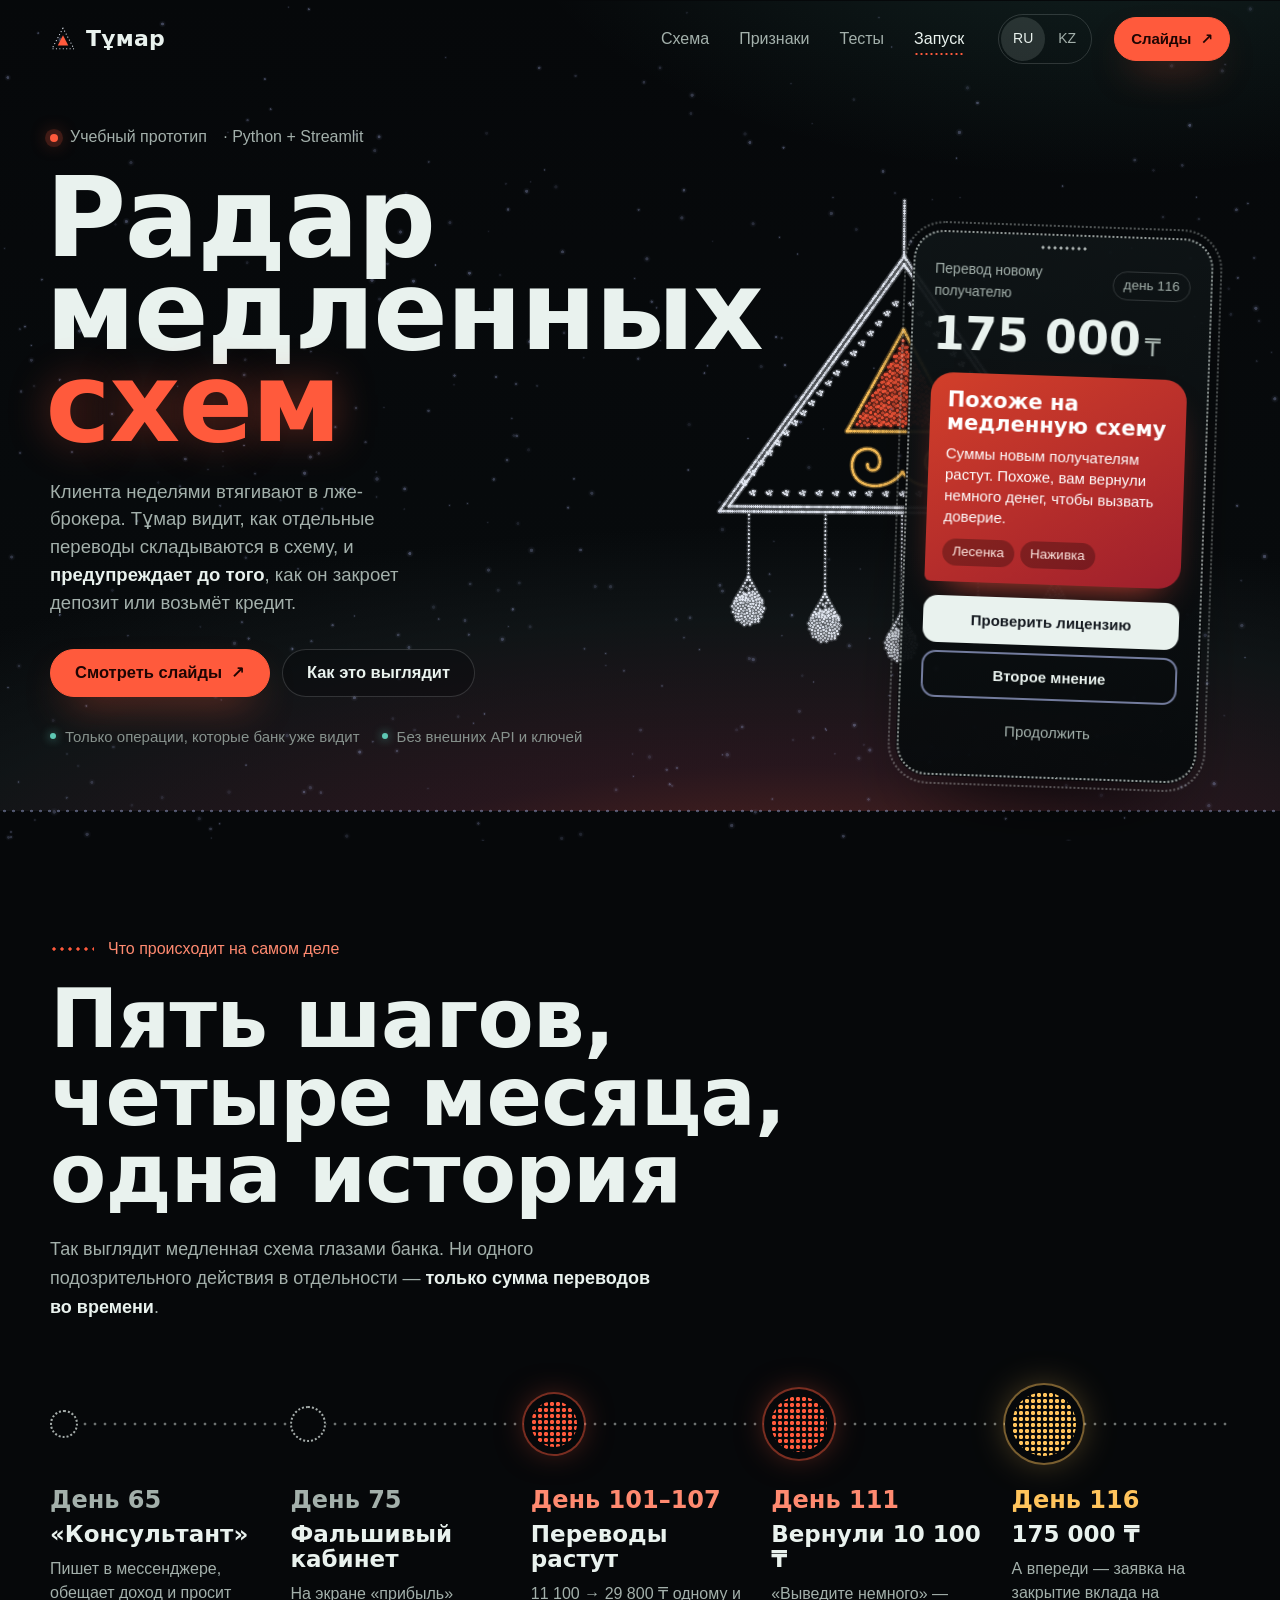
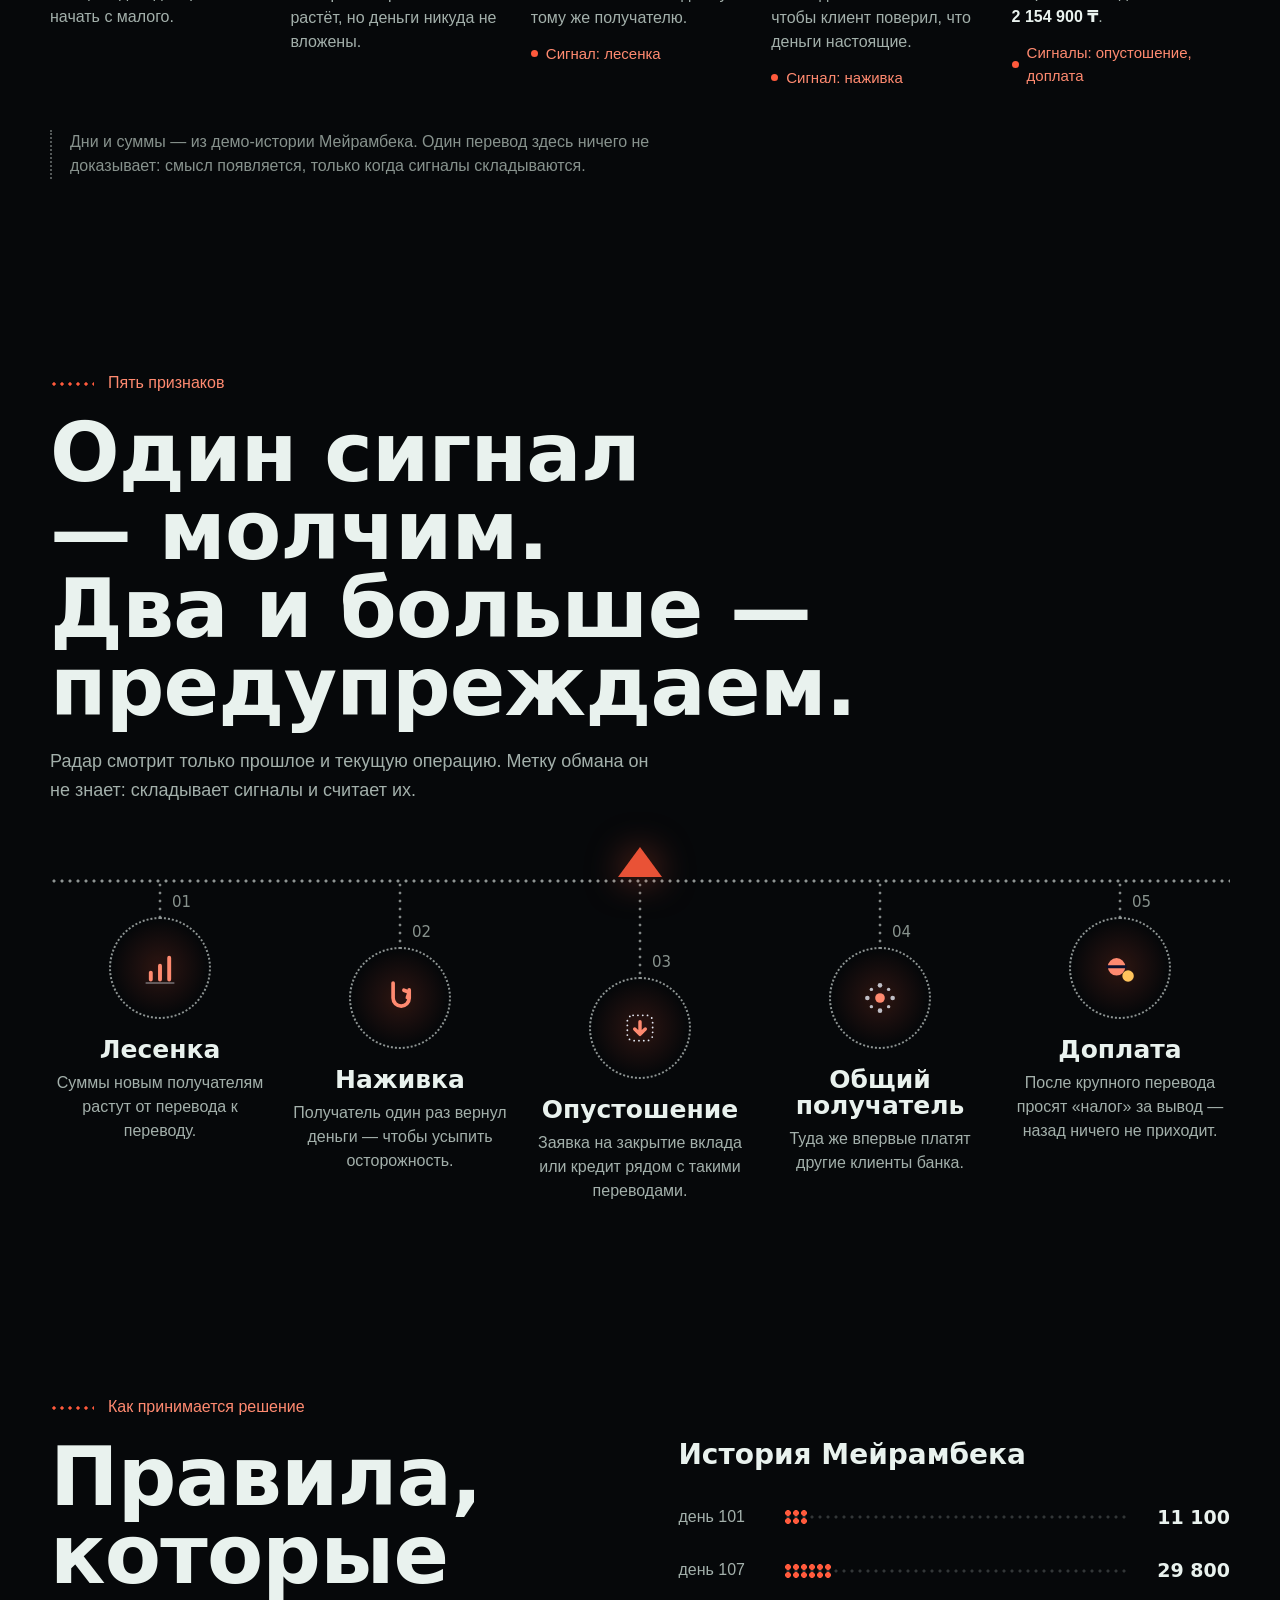
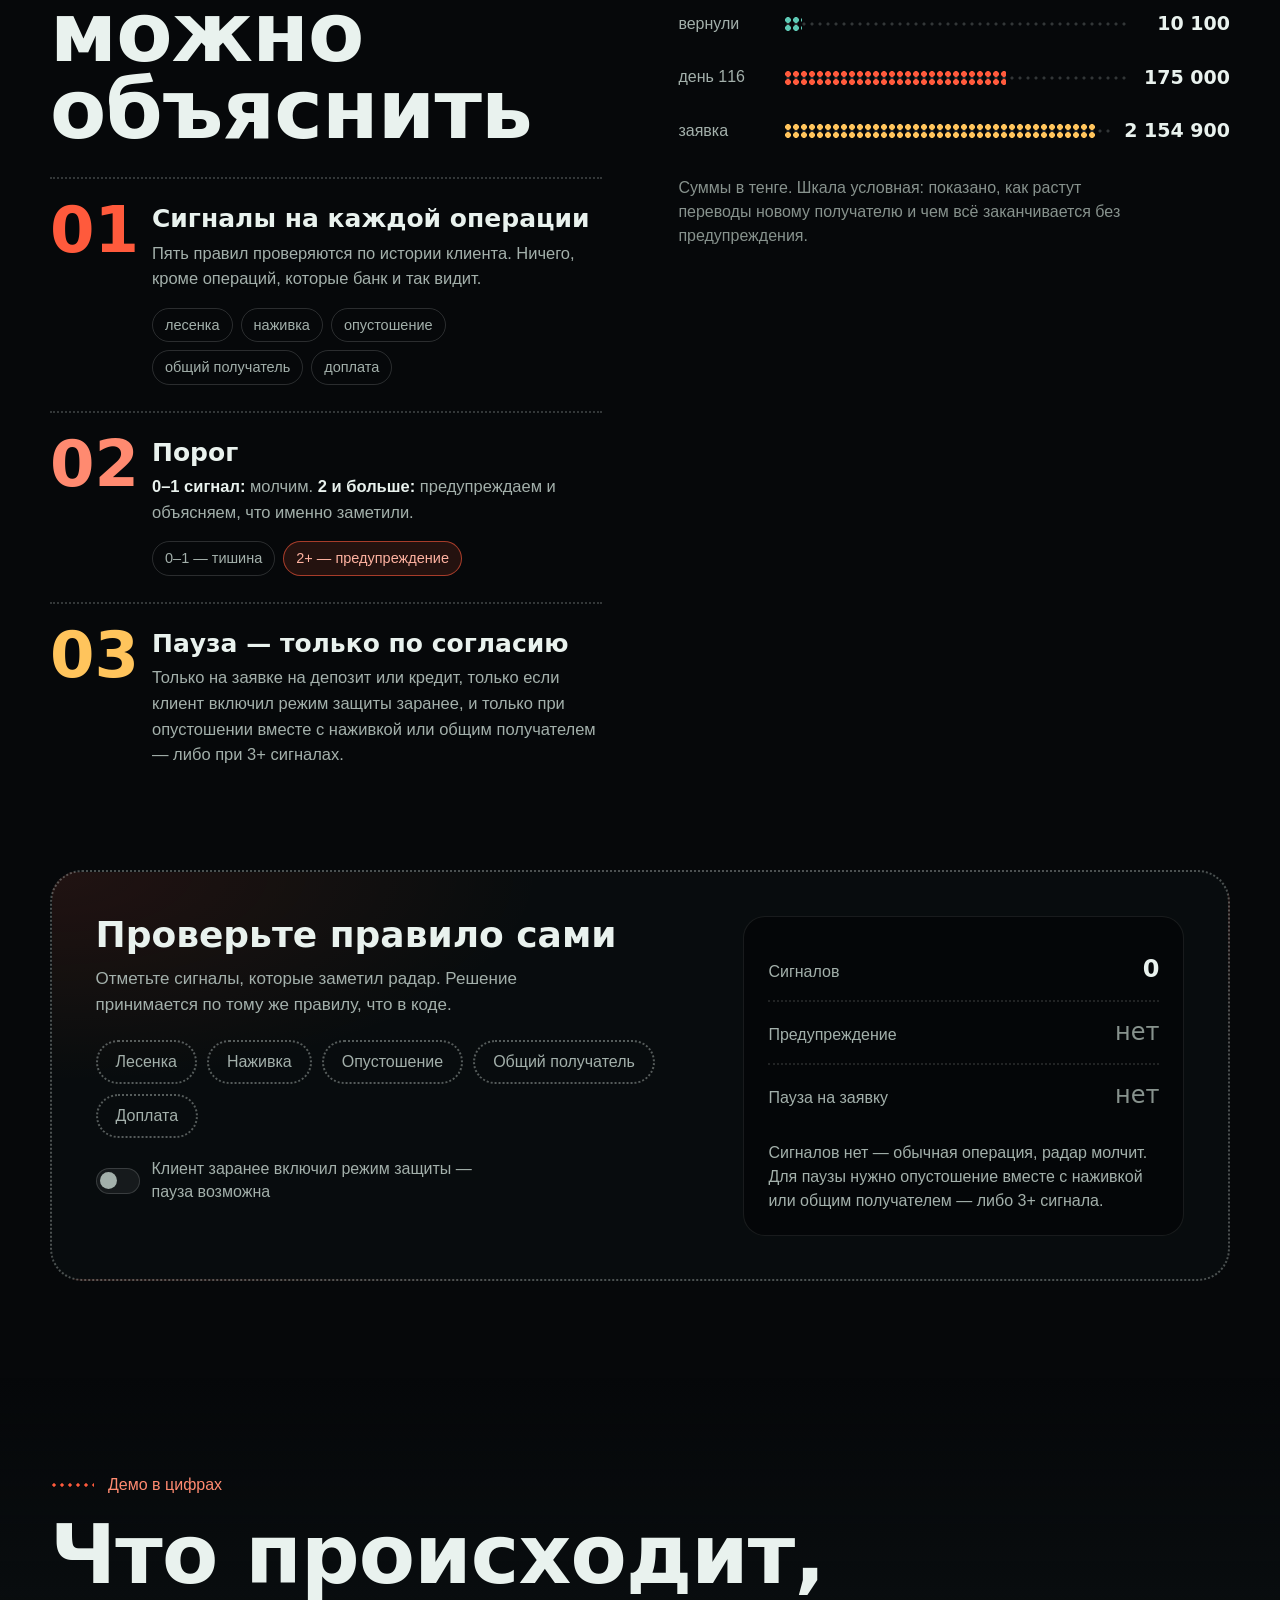
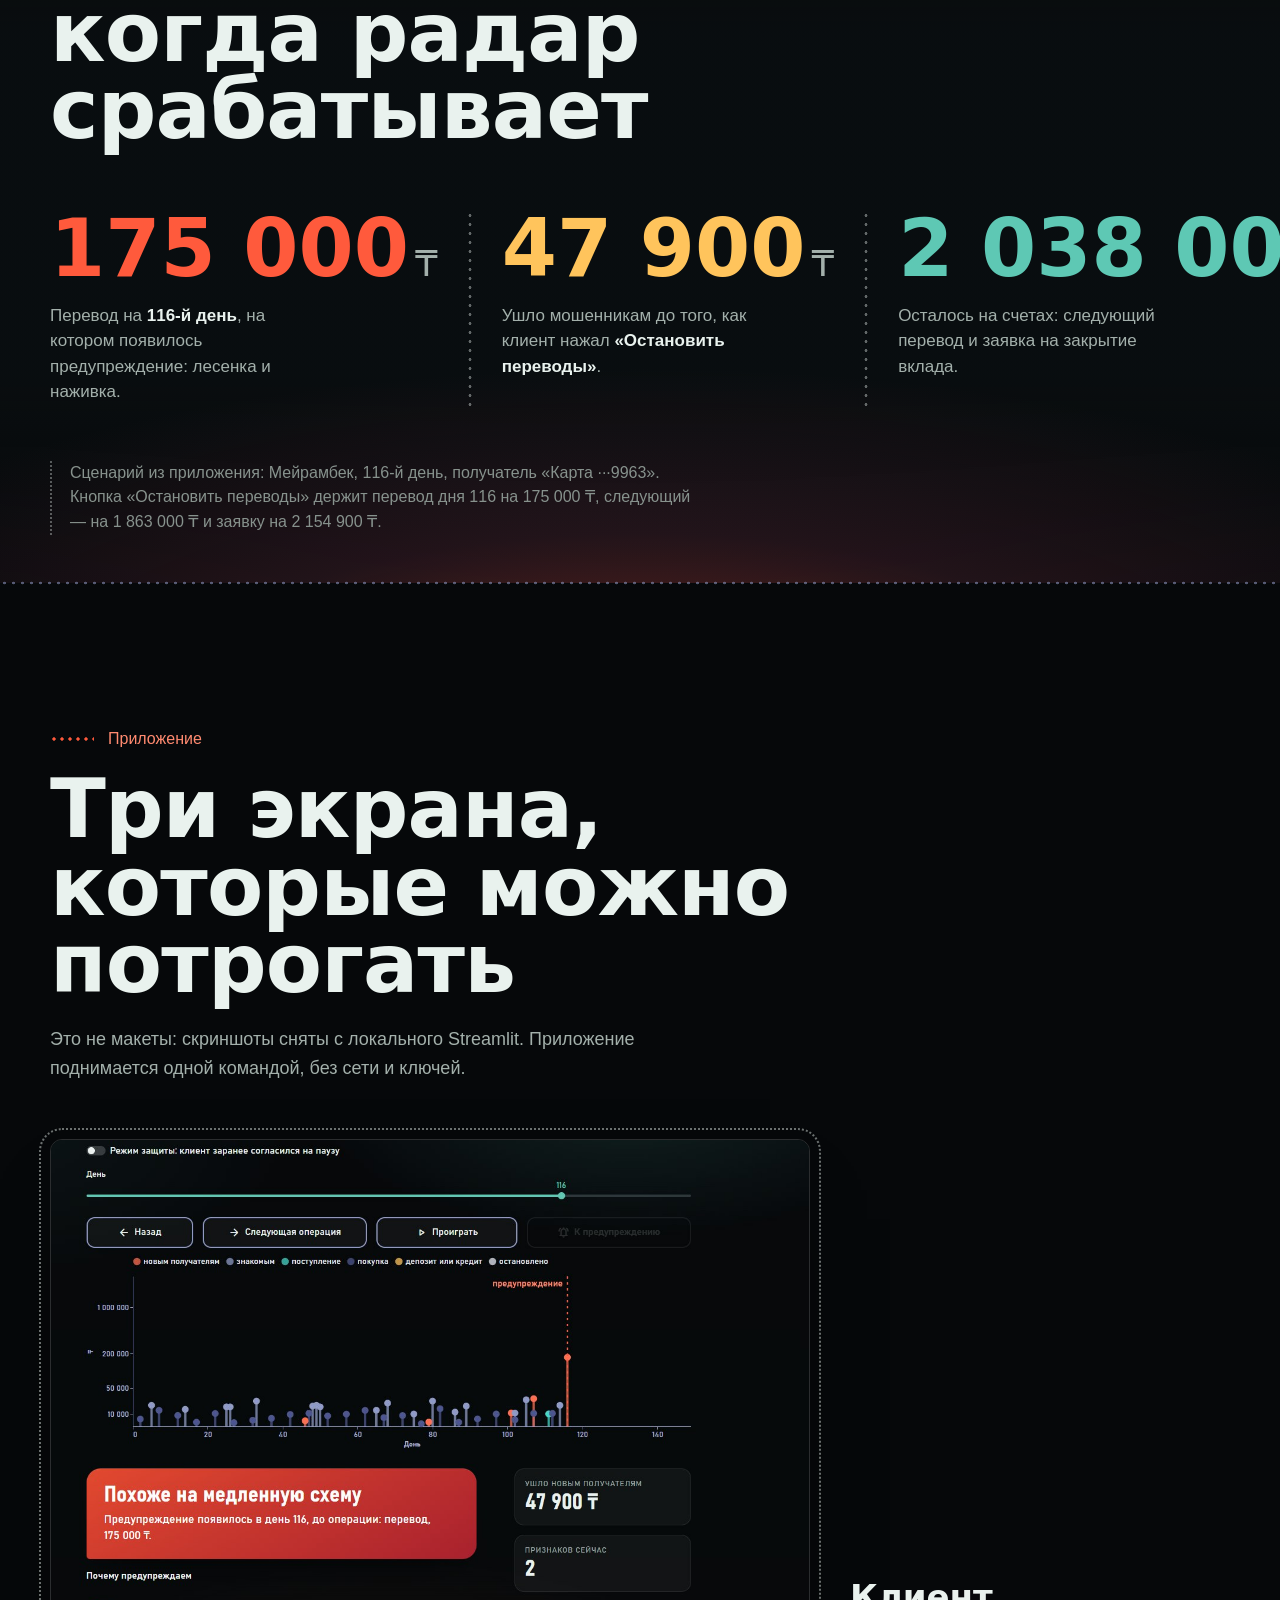
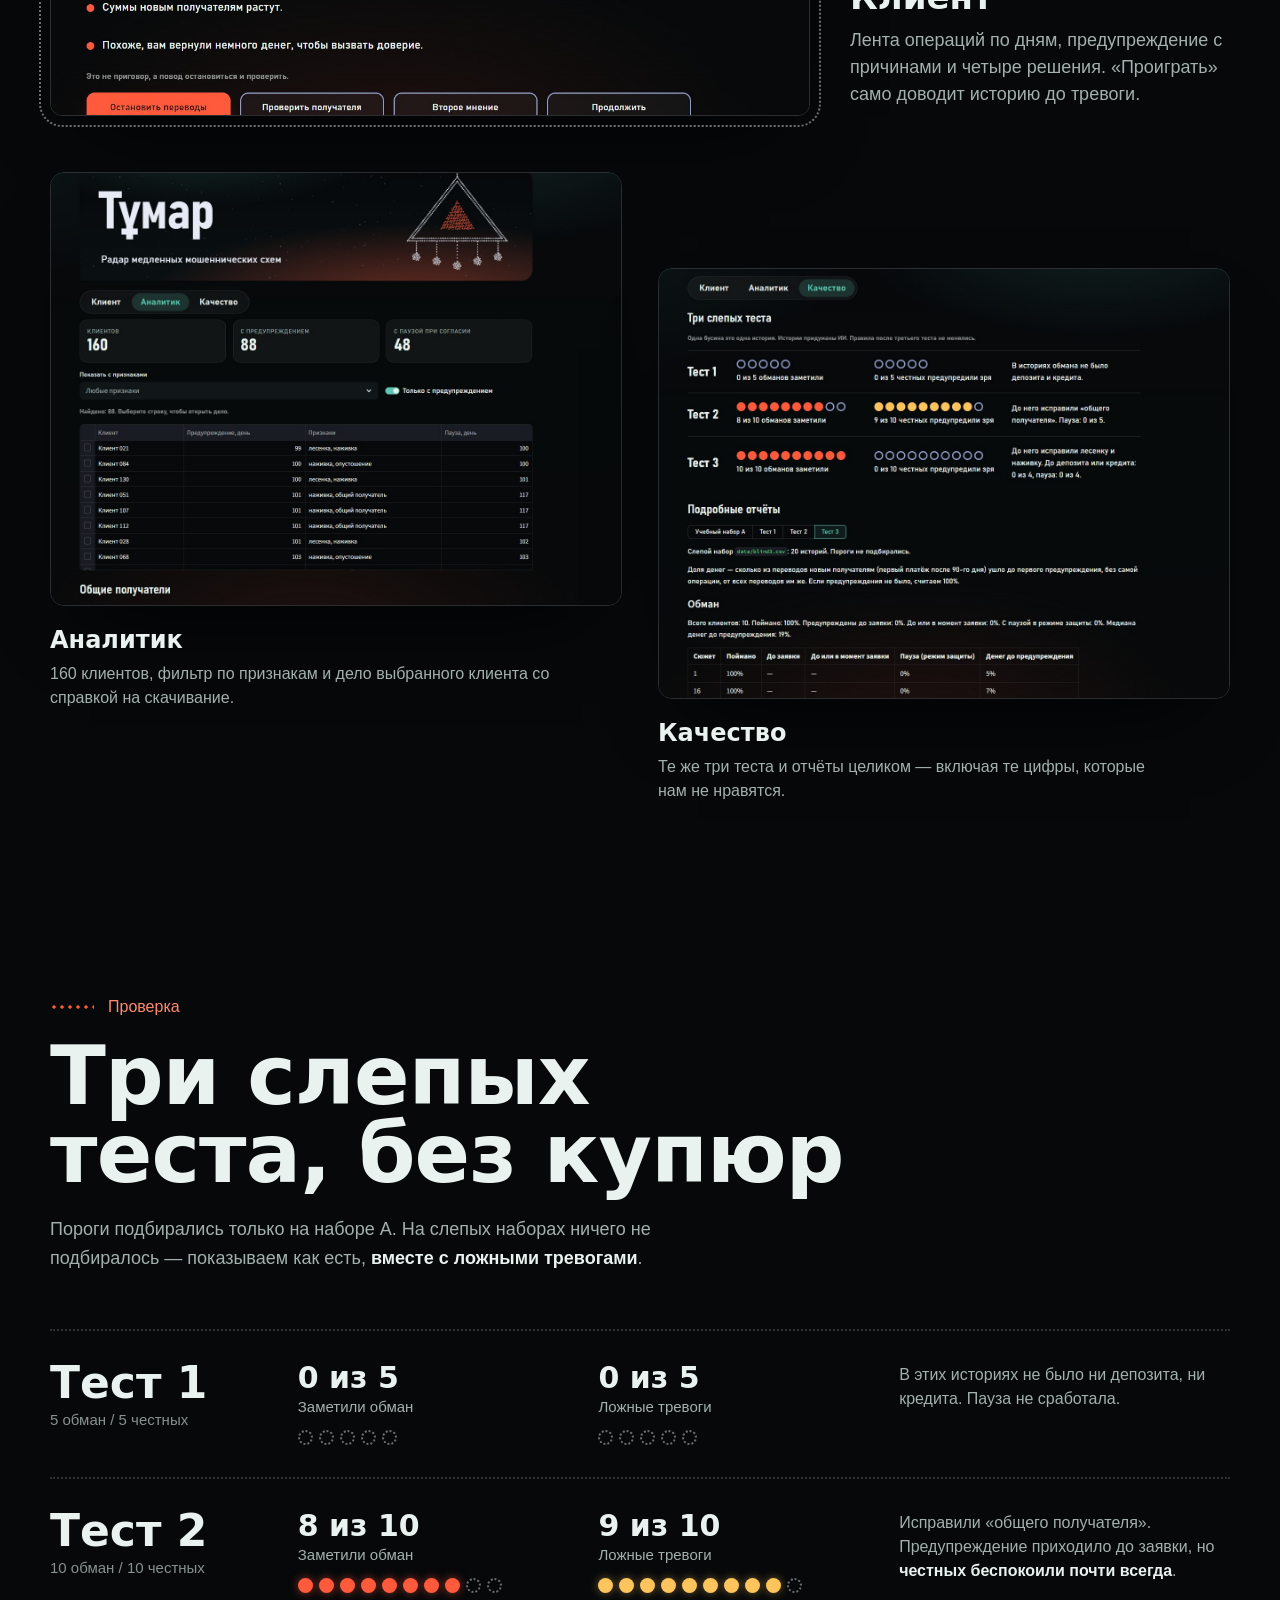
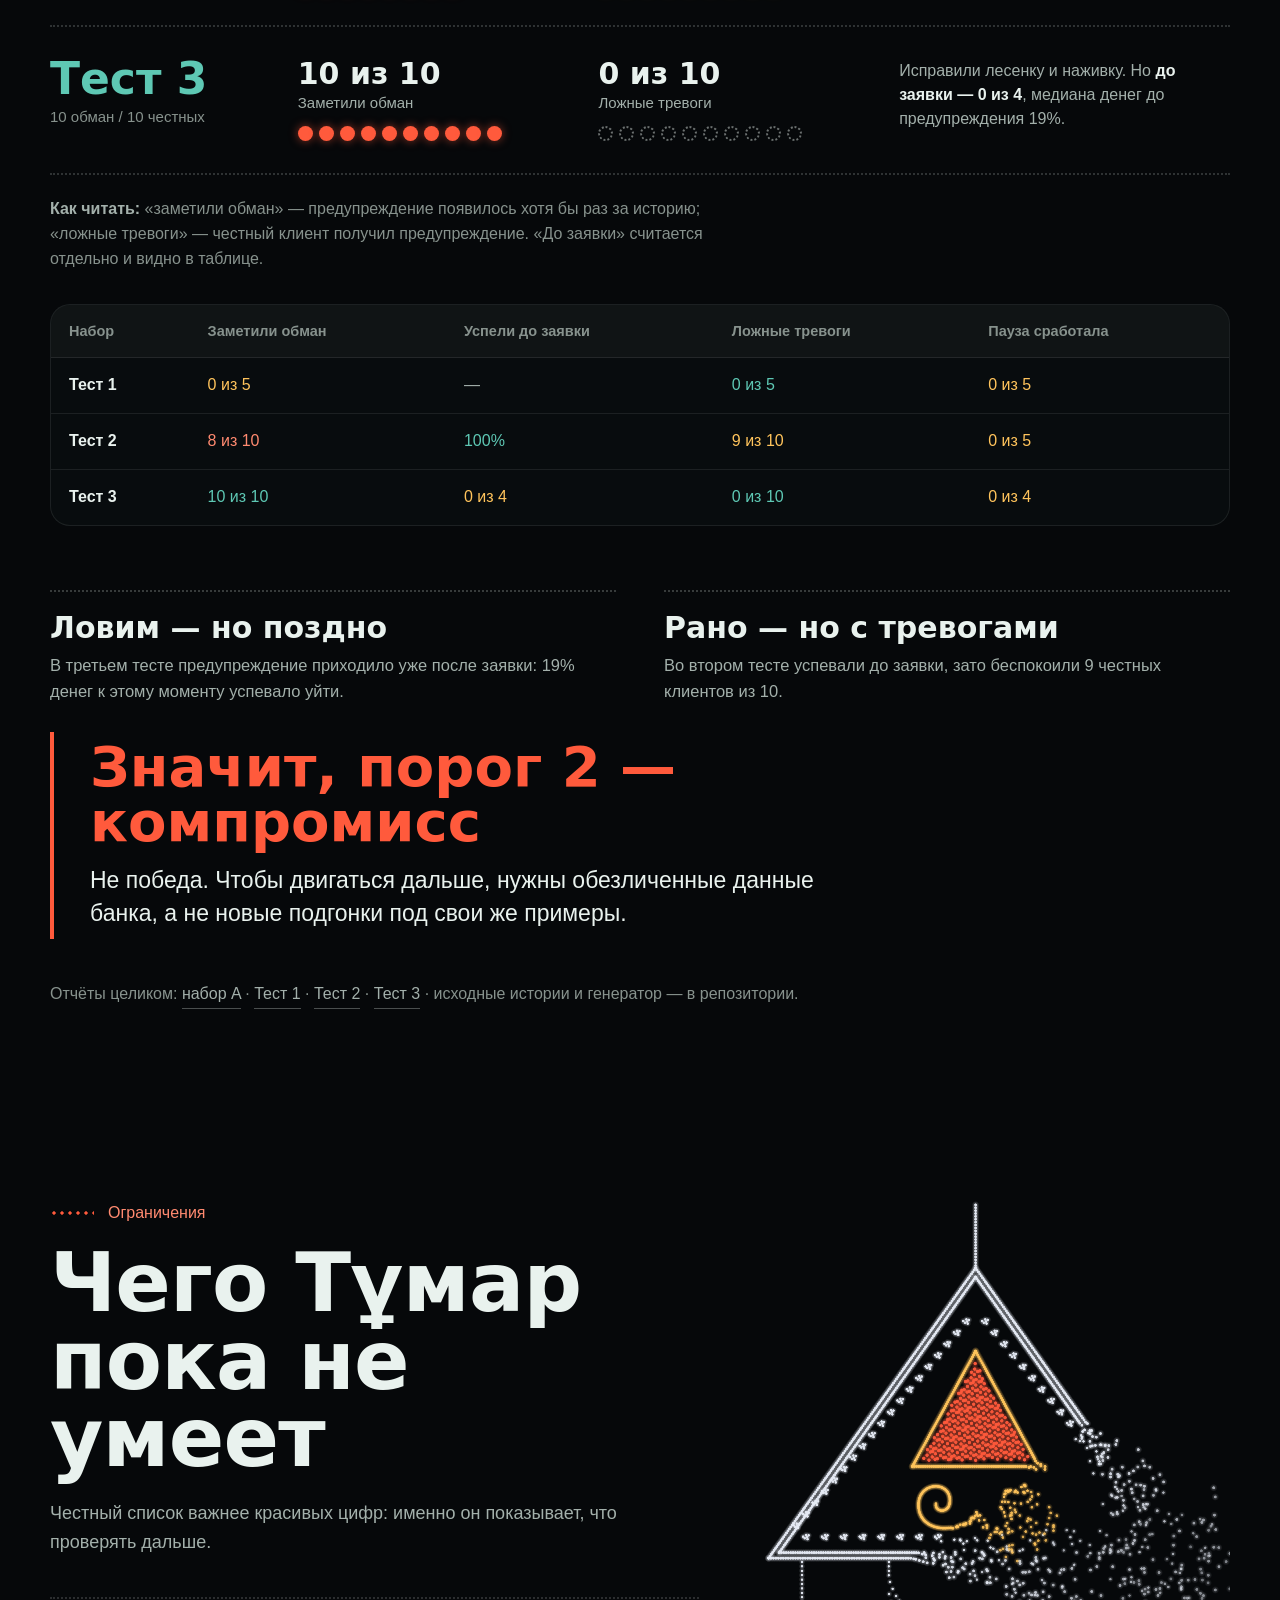
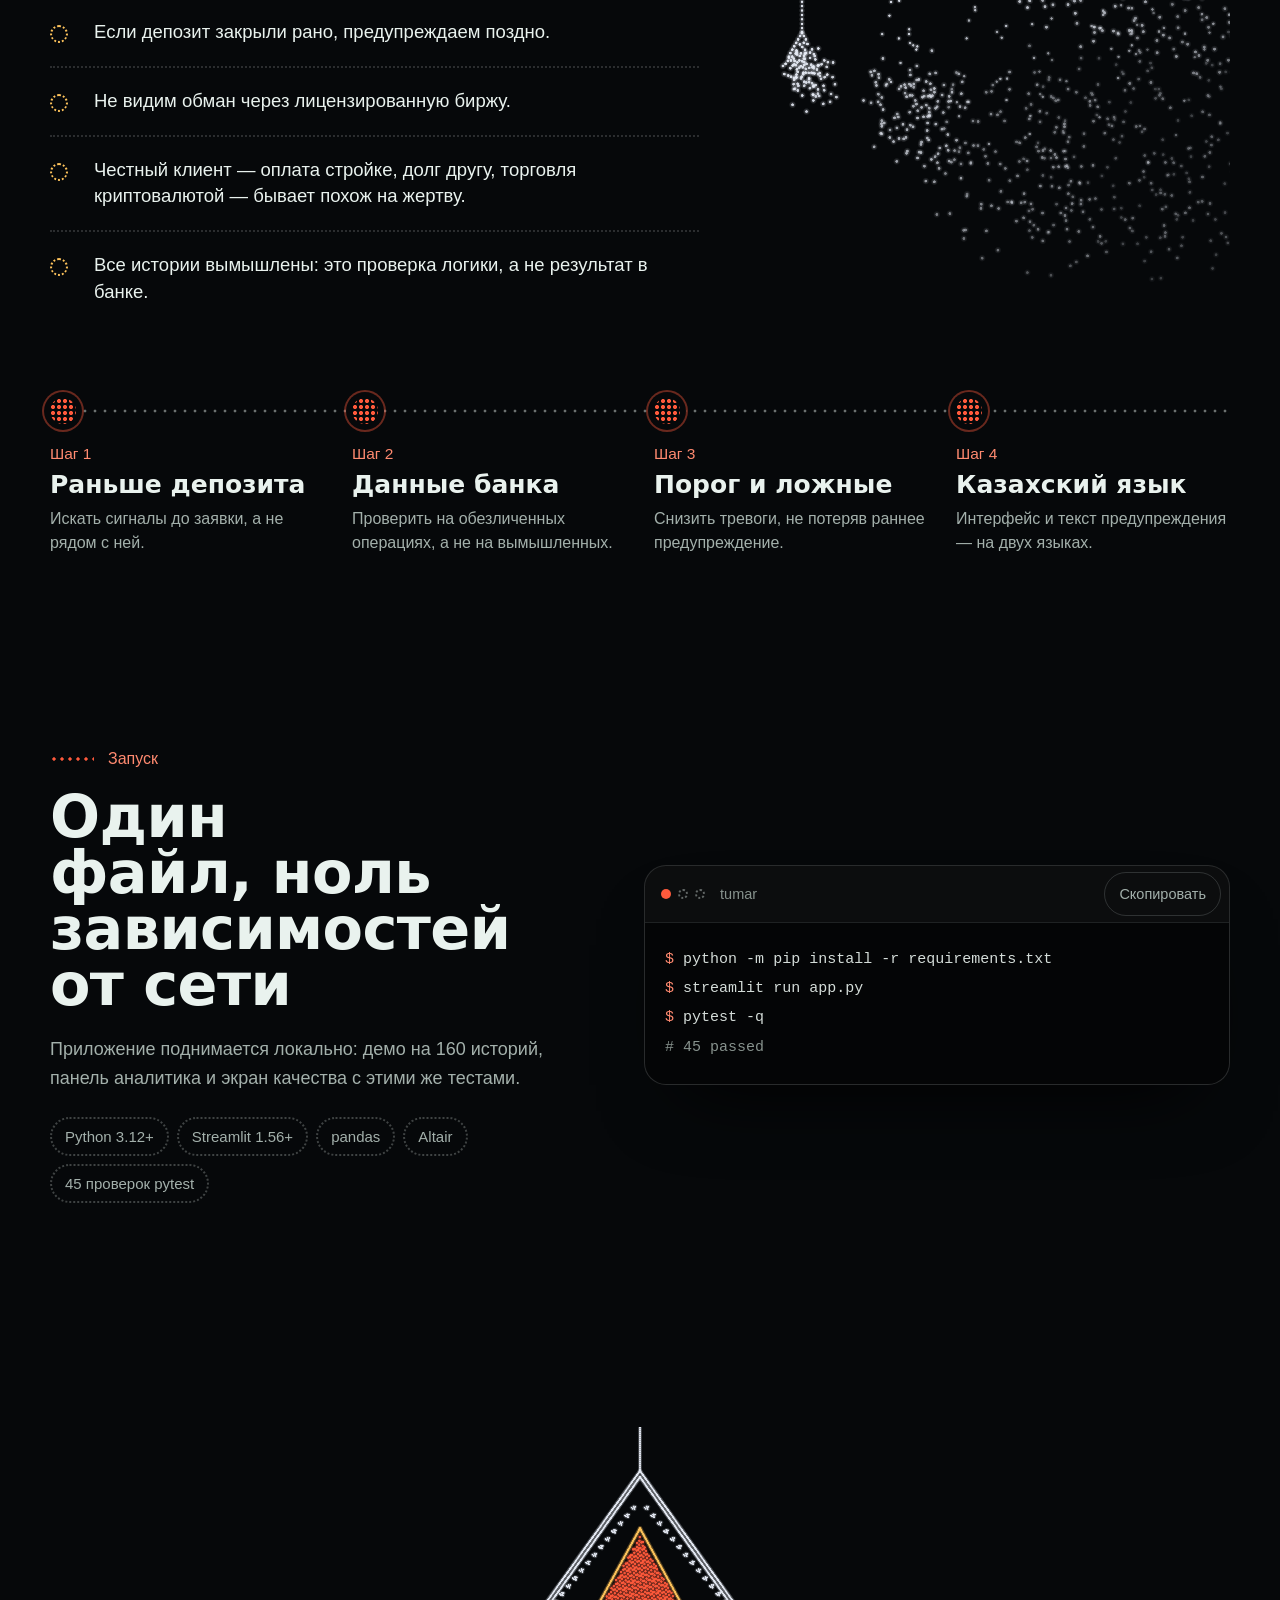
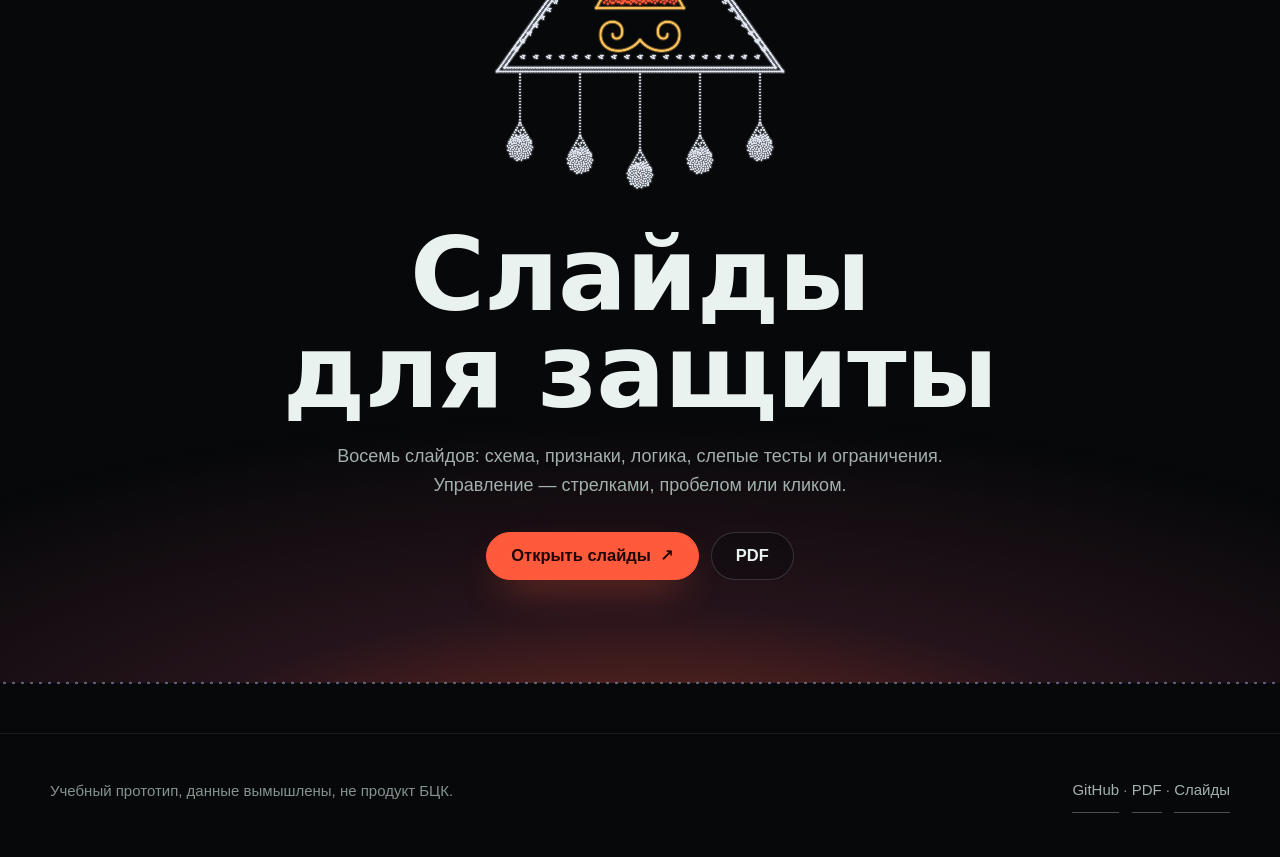
==== commit 250065c6: "Give the site the same dotted amulet and night steppe look as the slides The site pages now share th" ====
--- a/docs/index.html
+++ b/docs/index.html
@@ -10,7 +10,7 @@
 <meta property="og:description" content="Пять признаков, объяснимое правило и три слепых теста без купюр.">
 <meta property="og:type" content="website">
 <link rel="icon" href="data:image/svg+xml,%3Csvg xmlns='http://www.w3.org/2000/svg' viewBox='0 0 32 32'%3E%3Cpath d='M16 3 29 27H3Z' fill='none' stroke='%23e6ebf5' stroke-width='1.6' stroke-dasharray='0 4' stroke-linecap='round'/%3E%3Cpath d='M16 12 22 24H10Z' fill='%23ff5a3c'/%3E%3C/svg%3E">
-<link rel="stylesheet" href="style.css?v=3">
+<link rel="stylesheet" href="style.css?v=4">
 </head>
 <body>
 <a class="skip" href="#main">К содержанию</a>
@@ -36,6 +36,7 @@
 
 <main id="main">
   <section class="hero" id="top">
+    <canvas class="sky" id="sky" aria-hidden="true"></canvas>
     <div class="wrap">
       <div>
         <p class="eyebrow rv"><i></i>Учебный прототип<span class="hide-sm">&nbsp;· Python + Streamlit</span></p>
@@ -52,8 +53,7 @@
       </div>
 
       <div class="stage rv" style="--d:.1s">
-        <div class="sweep" aria-hidden="true"></div>
-        <div class="glow" aria-hidden="true"></div>
+        <div class="art" id="art" aria-hidden="true"></div>
         <div class="card" id="card">
           <div class="top"><span>Перевод новому получателю</span><span class="chip">день 116</span></div>
           <div class="amt">175 000<small>₸</small></div>
@@ -257,20 +257,20 @@
       <div class="tests">
         <article class="test bad rv" style="--d:.04s">
           <div class="h"><b>Тест 1</b><span>5 обман / 5 честных</span></div>
-          <div class="meter"><div class="cap"><span>Заметили обман</span><b>0 из 5</b></div><div class="dots carn" data-dots="5:0"></div></div>
-          <div class="meter"><div class="cap"><span>Ложные тревоги</span><b>0 из 5</b></div><div class="dots amber" data-dots="5:0"></div></div>
+          <div class="meter"><div class="cap"><span>Заметили обман</span><b>0 из 5</b></div><div class="dots carn" data-dots="5:0" aria-hidden="true"><i></i><i></i><i></i><i></i><i></i></div></div>
+          <div class="meter"><div class="cap"><span>Ложные тревоги</span><b>0 из 5</b></div><div class="dots amber" data-dots="5:0" aria-hidden="true"><i></i><i></i><i></i><i></i><i></i></div></div>
           <p class="note">В этих историях не было ни депозита, ни кредита. Пауза не сработала.</p>
         </article>
         <article class="test bad rv" style="--d:.09s">
           <div class="h"><b>Тест 2</b><span>10 обман / 10 честных</span></div>
-          <div class="meter"><div class="cap"><span>Заметили обман</span><b>8 из 10</b></div><div class="dots carn" data-dots="10:8"></div></div>
-          <div class="meter"><div class="cap"><span>Ложные тревоги</span><b>9 из 10</b></div><div class="dots amber" data-dots="10:9"></div></div>
+          <div class="meter"><div class="cap"><span>Заметили обман</span><b>8 из 10</b></div><div class="dots carn" data-dots="10:8" aria-hidden="true"><i class="on"></i><i class="on"></i><i class="on"></i><i class="on"></i><i class="on"></i><i class="on"></i><i class="on"></i><i class="on"></i><i></i><i></i></div></div>
+          <div class="meter"><div class="cap"><span>Ложные тревоги</span><b>9 из 10</b></div><div class="dots amber" data-dots="10:9" aria-hidden="true"><i class="on"></i><i class="on"></i><i class="on"></i><i class="on"></i><i class="on"></i><i class="on"></i><i class="on"></i><i class="on"></i><i class="on"></i><i></i></div></div>
           <p class="note">Исправили «общего получателя». Предупреждение приходило до заявки, но <b>честных беспокоили почти всегда</b>.</p>
         </article>
         <article class="test rv" style="--d:.14s">
           <div class="h"><b>Тест 3</b><span>10 обман / 10 честных</span></div>
-          <div class="meter"><div class="cap"><span>Заметили обман</span><b>10 из 10</b></div><div class="dots carn" data-dots="10:10"></div></div>
-          <div class="meter"><div class="cap"><span>Ложные тревоги</span><b>0 из 10</b></div><div class="dots amber" data-dots="10:0"></div></div>
+          <div class="meter"><div class="cap"><span>Заметили обман</span><b>10 из 10</b></div><div class="dots carn" data-dots="10:10" aria-hidden="true"><i class="on"></i><i class="on"></i><i class="on"></i><i class="on"></i><i class="on"></i><i class="on"></i><i class="on"></i><i class="on"></i><i class="on"></i><i class="on"></i></div></div>
+          <div class="meter"><div class="cap"><span>Ложные тревоги</span><b>0 из 10</b></div><div class="dots amber" data-dots="10:0" aria-hidden="true"><i></i><i></i><i></i><i></i><i></i><i></i><i></i><i></i><i></i><i></i></div></div>
           <p class="note">Исправили лесенку и наживку. Но <b>до заявки — 0 из 4</b>, медиана денег до предупреждения 19%.</p>
         </article>
       </div>
@@ -306,6 +306,7 @@
         <h2 class="rv" style="--d:.05s">Чего Тұмар пока не умеет</h2>
         <p class="sub rv" style="--d:.1s">Честный список важнее красивых цифр: именно он показывает, что проверять дальше.</p>
       </div>
+      <div class="fray" id="fray" aria-hidden="true"></div>
       <div class="limits">
         <p class="limit rv">Если депозит закрыли рано, предупреждаем поздно.</p>
         <p class="limit rv" style="--d:.04s">Не видим обман через лицензированную биржу.</p>
@@ -365,6 +366,6 @@
 
 <dialog class="lb" id="lb" aria-label="Скриншот приложения"><button class="lb-x" type="button" aria-label="Закрыть">×</button><img src="img/app-client.jpg" alt=""></dialog>
 
-<script src="site.js?v=3"></script>
+<script src="site.js?v=4"></script>
 </body>
 </html>
--- a/docs/style.css
+++ b/docs/style.css
@@ -1,400 +1,481 @@
+/* Тұмар — сайт в одной системе со слайдами: ночная степь, амулет из точек, сердолик. */
 :root{
-  --night:#080a12; --ink:#0b0e17; --ink2:#10131c;
-  --card:rgba(255,255,255,.035);
-  --line:rgba(236,247,243,.15); --line-2:rgba(236,247,243,.075);
-  --silver:#e9f2ee; --dim:#9aa7a2; --faint:#7a857f;
-  --mint:#5ec8b4; --mint-2:#8cebd8;
-  --carn:#ff5a3c; --carn-2:#ff8a70; --turq:#5ec8b4; --amber:#ffc45c;
-  --font:"Segoe UI Variable Display","Segoe UI",Inter,"Helvetica Neue",Arial,system-ui,sans-serif;
+  --bg:#06080a; --bg-2:#0b1012; --panel:rgba(11,16,18,.86);
+  --silver:#e9f2ee; --dim:#a3b0ab; --faint:#87928d;
+  --carn:#ff5a3c; --carn-2:#ff8a70; --turq:#5ec8b4; --mint:#5ec8b4; --amber:#ffc45c; --dust:#969fcd;
+  --line:rgba(233,242,238,.16); --line-2:rgba(233,242,238,.09);
+  --dotc:rgba(233,242,238,.5);
+  --display:Bahnschrift,"DIN Alternate","Roboto Condensed","Arial Narrow","Segoe UI",system-ui,sans-serif;
+  --text:Bahnschrift,"Segoe UI",Inter,"Helvetica Neue",Arial,system-ui,sans-serif;
   --ease:cubic-bezier(.16,1,.3,1);
+  --hd:78px;
 }
 *{box-sizing:border-box;margin:0;padding:0}
-html{scroll-behavior:smooth;-webkit-text-size-adjust:100%}
+html{scroll-behavior:smooth;-webkit-text-size-adjust:100%;background:var(--bg)}
 body{
-  font-family:var(--font);color:var(--silver);background:var(--night);
+  font-family:var(--text);font-size:17px;line-height:1.55;color:var(--silver);background:var(--bg);
+  -webkit-font-smoothing:antialiased;overflow-x:clip;
+}
+/* ночное небо: три разреженных слоя точек с разным шагом — без JS */
+body::before{
+  content:"";position:fixed;inset:0;pointer-events:none;z-index:0;opacity:.55;
   background-image:
-    radial-gradient(920px 500px at 84% -12%,rgba(255,90,60,.13) 0,rgba(255,90,60,0) 62%),
-    radial-gradient(760px 420px at 2% 4%,rgba(94,200,180,.07) 0,rgba(94,200,180,0) 60%),
-    radial-gradient(1100px 640px at 46% 112%,rgba(255,90,60,.17) 0,rgba(255,90,60,0) 66%),
-    linear-gradient(180deg,#080a12 0,#090c14 52%,#0a0d15 100%);
-  background-attachment:fixed;
-  -webkit-font-smoothing:antialiased;overflow-x:clip;
-}
-body::before{
-  content:"";position:fixed;inset:0;pointer-events:none;z-index:0;opacity:.5;
-  background-image:radial-gradient(rgba(214,240,232,.42) .6px,transparent .6px);
-  background-size:36px 36px;
-  mask-image:radial-gradient(90% 70% at 50% 12%,#000 0,transparent 82%);
-  -webkit-mask-image:radial-gradient(90% 70% at 50% 12%,#000 0,transparent 82%);
+    radial-gradient(circle,rgba(233,242,238,.55) .8px,transparent 1.3px),
+    radial-gradient(circle,rgba(150,160,205,.5) .7px,transparent 1.2px),
+    radial-gradient(circle,rgba(233,242,238,.35) .6px,transparent 1px);
+  background-size:263px 197px,149px 233px,97px 89px;
+  background-position:17px 41px,83px 7px,51px 63px;
+  -webkit-mask-image:linear-gradient(180deg,#000 0,rgba(0,0,0,.35) 70%,rgba(0,0,0,.15) 100%);
+  mask-image:linear-gradient(180deg,#000 0,rgba(0,0,0,.35) 70%,rgba(0,0,0,.15) 100%);
 }
 a{color:inherit;text-decoration:none}
-::selection{background:rgba(255,90,60,.3)}
-:focus-visible{outline:2px solid var(--carn);outline-offset:3px;border-radius:10px}
-.wrap{width:min(1180px,calc(100% - 44px));margin-inline:auto;position:relative;z-index:1}
-.skip{position:absolute;left:16px;top:-60px;z-index:99;padding:10px 16px;border-radius:12px;background:var(--silver);color:#1f0503;font-size:14px;transition:top .2s}
+::selection{background:rgba(255,90,60,.35)}
+:focus-visible{outline:2px solid var(--amber);outline-offset:3px;border-radius:8px}
+.wrap{width:min(1180px,calc(100% - 32px));margin-inline:auto;position:relative;z-index:1}
+.skip{position:absolute;left:16px;top:-60px;z-index:99;padding:12px 18px;border-radius:12px;background:var(--silver);color:#1f0503;font-size:15px;transition:top .2s}
 .skip:focus{top:12px}
-
-/* ---------- header ---------- */
-.hd{position:sticky;top:0;z-index:50;transition:background .3s,border-color .3s,backdrop-filter .3s;
-  border-bottom:1px solid transparent}
-.hd.stuck{background:rgba(8,10,18,.74);backdrop-filter:blur(16px) saturate(140%);border-color:var(--line-2)}
+b{font-weight:600}
+
+/* пунктир из точек — как линии на слайдах */
+.dotline{background:radial-gradient(circle,var(--dotc) 1.2px,transparent 1.7px) 0 50%/8px 8px repeat-x}
+
+/* ---------- шапка ---------- */
+.hd{position:sticky;top:0;z-index:50;border-bottom:1px solid transparent;transition:background .3s,border-color .3s}
+.hd.stuck{background:rgba(6,8,10,.8);-webkit-backdrop-filter:blur(14px) saturate(140%);backdrop-filter:blur(14px) saturate(140%);border-color:var(--line-2)}
 .pg{position:absolute;left:0;bottom:-1px;height:2px;width:0;background:linear-gradient(90deg,var(--carn),var(--amber));opacity:0;transition:opacity .3s}
 .hd.stuck .pg{opacity:1}
-.hd .wrap{display:flex;align-items:center;gap:26px;height:78px}
-.brand{display:flex;align-items:center;gap:10px;font-size:20px;font-weight:600;letter-spacing:-.01em}
+.hd .wrap{display:flex;align-items:center;gap:22px;height:var(--hd)}
+.brand{display:flex;align-items:center;gap:10px;min-height:44px;font-family:var(--display);font-size:22px;font-weight:700;font-stretch:75%;letter-spacing:.01em}
 .brand svg{width:26px;height:26px;flex:none}
-.nav{display:flex;gap:28px;margin-left:auto;font-size:15px;color:var(--dim)}
-.nav a{padding:6px 0;position:relative;transition:color .2s}
-.nav a::after{content:"";position:absolute;left:0;right:0;bottom:0;height:1px;background:var(--carn);transform:scaleX(0);transform-origin:left;transition:transform .3s var(--ease)}
-.nav a:hover{color:var(--silver)}
-.nav a:hover::after{transform:scaleX(1)}
-
-.btn{display:inline-flex;align-items:center;gap:9px;padding:13px 22px;border-radius:999px;font:inherit;font-size:16px;font-weight:600;
-  border:1.5px solid var(--line);background:transparent;color:var(--silver);cursor:pointer;transition:transform .25s var(--ease),background .25s,border-color .25s,color .25s;white-space:nowrap}
-.btn:hover{transform:translateY(-2px);background:rgba(236,247,243,.07);border-color:rgba(236,247,243,.42)}
-.btn.pri{background:var(--carn);border-color:var(--carn);color:#1f0503;box-shadow:0 16px 36px -18px rgba(255,90,60,.8)}
-.btn.pri:hover{background:#ff7150;border-color:#ff7150;box-shadow:0 20px 44px -18px rgba(255,90,60,.88)}
-.btn.sm{padding:9px 16px;font-size:14.5px}
+.nav{display:flex;gap:6px;margin-left:auto;font-size:16px;color:var(--dim)}
+.nav a{display:flex;align-items:center;min-height:44px;padding:0 12px;position:relative;transition:color .2s}
+.nav a::after{content:"";position:absolute;left:12px;right:12px;bottom:6px;height:2px;
+  background:radial-gradient(circle,var(--carn) .9px,transparent 1.3px) 0 50%/5px 2px repeat-x;transform:scaleX(0);transform-origin:left;transition:transform .3s var(--ease)}
+.nav a:hover,.nav a.on{color:var(--silver)}
+.nav a:hover::after,.nav a.on::after{transform:scaleX(1)}
+
+.btn{display:inline-flex;align-items:center;justify-content:center;gap:9px;min-height:48px;padding:0 24px;border-radius:999px;font:inherit;font-size:16.5px;font-weight:600;
+  border:1.5px solid var(--line);background:rgba(6,8,10,.35);color:var(--silver);cursor:pointer;white-space:nowrap;
+  transition:transform .25s var(--ease),background .25s,border-color .25s,color .25s}
+.btn:hover{transform:translateY(-2px);background:rgba(233,242,238,.08);border-color:rgba(233,242,238,.45)}
+.btn.pri{background:var(--carn);border-color:var(--carn);color:#1f0503;box-shadow:0 18px 40px -18px rgba(255,90,60,.85)}
+.btn.pri:hover{background:#ff7150;border-color:#ff7150}
+.btn.sm{min-height:44px;padding:0 16px;font-size:15px}
 .btn .ar{transition:transform .25s var(--ease)}
 .btn:hover .ar{transform:translate(2px,-2px)}
 
-/* ---------- hero ---------- */
-.hero{padding:clamp(48px,6.5vw,100px) 0 clamp(36px,5vw,70px);overflow-x:clip}
-.hero .wrap{display:grid;grid-template-columns:1.06fr .94fr;gap:clamp(28px,5vw,64px);align-items:center}
-.eyebrow{display:inline-flex;align-items:center;gap:10px;font-size:13px;letter-spacing:.16em;text-transform:uppercase;color:var(--carn-2);font-weight:600}
-.eyebrow i{width:6px;height:6px;border-radius:50%;background:var(--carn);box-shadow:0 0 0 5px rgba(255,90,60,.16)}
-h1{font-size:clamp(42px,6.1vw,76px);line-height:.99;letter-spacing:-.034em;font-weight:600;margin:24px 0 0;text-wrap:balance}
-h1 em{font-style:normal;color:#ff8a6d}
-.lede{margin-top:24px;font-size:clamp(16.5px,1.3vw,19px);line-height:1.55;color:var(--dim);max-width:35ch;font-weight:400}
+.lang{display:flex;align-items:center;font-size:14px;border:1px solid var(--line);border-radius:999px;padding:2px}
+.lang a{display:grid;place-items:center;min-width:44px;min-height:44px;padding:0 6px;border-radius:999px;color:var(--dim);transition:color .2s,background .2s}
+.lang a.on{background:rgba(233,242,238,.13);color:var(--silver)}
+.lang a:hover{color:var(--silver)}
+.burger{display:none;flex:none;margin-left:auto;width:44px;height:44px;border-radius:50%;border:1px solid var(--line);
+  background:transparent;color:var(--silver);font:inherit;font-size:16px;cursor:pointer;align-items:center;justify-content:center}
+.burger:hover{border-color:rgba(233,242,238,.45)}
+
+/* ---------- первый экран: ночная степь и амулет ---------- */
+.hero{position:relative;display:grid;align-items:center;overflow:hidden;overflow:clip;
+  min-height:calc(100vh - var(--hd));min-height:calc(100dvh - var(--hd));
+  margin-top:calc(-1 * var(--hd));padding:calc(var(--hd) + 24px) 0 72px;
+  background:
+    linear-gradient(0deg,var(--bg) 0 30px,transparent 30px),
+    radial-gradient(1500px 520px at 62% 112%,rgba(255,90,60,.42) 0,rgba(120,52,72,.28) 34%,rgba(24,30,32,.5) 62%,transparent 80%),
+    radial-gradient(900px 420px at 86% -12%,rgba(94,200,180,.14),transparent 66%),
+    linear-gradient(180deg,#06080a 0,#070a0c 58%,#080b0d 100%)}
+.hero::after{content:"";position:absolute;left:0;right:0;bottom:26px;height:8px;opacity:.55;
+  background:radial-gradient(circle,rgba(150,160,205,.9) 1.1px,transparent 1.6px) 0 50%/9px 8px repeat-x}
+.sky{position:absolute;inset:0;width:100%;height:100%;z-index:0;pointer-events:none}
+.hero .wrap{display:grid;grid-template-columns:1.08fr .92fr;gap:clamp(24px,4vw,56px);align-items:center}
+.eyebrow{display:inline-flex;align-items:center;gap:12px;font-size:16px;color:var(--dim);font-weight:400}
+.eyebrow i{width:8px;height:8px;border-radius:50%;background:var(--carn);box-shadow:0 0 0 5px rgba(255,90,60,.18),0 0 18px rgba(255,90,60,.9)}
+h1{font-family:var(--display);font-stretch:75%;font-weight:700;font-size:clamp(60px,17.5vw,120px);line-height:.84;letter-spacing:-.015em;margin:22px 0 0;margin-left:-.04em}
+h1 em{font-style:normal;color:var(--carn);text-shadow:0 0 42px rgba(255,90,60,.35)}
+.lede{margin-top:28px;font-size:clamp(18px,1.45vw,21px);line-height:1.5;color:var(--dim);max-width:36ch;font-weight:300}
 .lede b{color:var(--silver);font-weight:600}
-.cta-row{display:flex;flex-wrap:wrap;gap:12px;margin-top:30px}
-.hero-meta{display:flex;flex-wrap:wrap;gap:8px 20px;margin-top:26px;font-size:14px;color:var(--faint)}
-.hero-meta span{display:inline-flex;align-items:center;gap:8px}
-.hero-meta span::before{content:"";width:5px;height:5px;border-radius:50%;background:var(--turq)}
-
-/* alert card */
-.stage{position:relative;display:grid;place-items:center;min-height:440px}
-.stage .glow{position:absolute;inset:-10% -8% -2%;border-radius:50%;
-  background:radial-gradient(closest-side,rgba(255,90,60,.26),rgba(255,90,60,0) 72%);filter:blur(26px)}
-.stage::before{content:"";position:absolute;inset:4% -8%;border-radius:50%;
-  border:1px dashed rgba(236,247,243,.09)}
-.stage::after{content:"";position:absolute;inset:18% 4%;border-radius:50%;
-  border:1px solid rgba(230,235,245,.05)}
-.card{position:relative;width:min(100%,352px);border-radius:26px;padding:22px;
-  background:linear-gradient(168deg,rgba(20,25,26,.97),rgba(9,12,13,.98));
-  border:1px solid rgba(236,247,243,.14);
-  box-shadow:0 40px 80px -40px rgba(0,0,0,.9),inset 0 1px 0 rgba(255,255,255,.07);
+.cta-row{display:flex;flex-wrap:wrap;gap:12px;margin-top:32px}
+.hero-meta{display:flex;flex-wrap:wrap;gap:8px 22px;margin-top:28px;font-size:15px;color:var(--faint)}
+.hero-meta span{display:inline-flex;align-items:center;gap:9px}
+.hero-meta span::before{content:"";width:6px;height:6px;border-radius:50%;background:var(--turq);box-shadow:0 0 10px rgba(94,200,180,.8)}
+
+.stage{position:relative;display:flex;flex-direction:column;align-items:center}
+.art{width:min(100%,400px);aspect-ratio:700/860}
+/* экран телефона: двойная рамка из точек, как на слайде 5 */
+.card{position:relative;z-index:1;width:min(100% - 24px,330px);margin-top:-42%;border-radius:30px;padding:26px 20px 20px;
+  background:linear-gradient(170deg,rgba(14,20,22,.95),rgba(7,10,12,.97));
+  border:2px dotted rgba(233,242,238,.62);
+  box-shadow:0 40px 90px -40px #000,0 0 0 1px rgba(6,8,10,.6);
   transform:translate3d(0,0,0);transition:transform .4s var(--ease)}
-.card .top{display:flex;align-items:center;justify-content:space-between;gap:12px;font-size:13.5px;color:var(--dim)}
-.card .chip{font-size:12.5px;padding:4px 10px;border-radius:999px;border:1px solid var(--line);color:var(--dim);white-space:nowrap}
-.card .amt{font-size:42px;font-weight:700;letter-spacing:-.03em;margin:10px 0 16px;font-variant-numeric:tabular-nums}
-.card .amt small{font-size:.5em;font-weight:500;color:var(--dim);margin-left:2px}
-.warn{border-radius:18px;padding:16px 17px;color:#fff;
-  background:linear-gradient(152deg,#ff6a48,#c22d3a 92%);
-  box-shadow:0 18px 34px -22px rgba(255,80,60,.9)}
-.warn b{display:block;font-size:19px;line-height:1.15;letter-spacing:-.01em}
-.warn p{margin-top:9px;font-size:14px;line-height:1.42;color:rgba(255,255,255,.9);font-weight:300}
+.card::before{content:"";position:absolute;inset:-11px;border-radius:40px;border:2px dotted rgba(233,242,238,.32);pointer-events:none}
+.card::after{content:"";position:absolute;left:50%;top:10px;width:48px;height:4px;translate:-50% 0;
+  background:radial-gradient(circle,rgba(233,242,238,.7) 1.3px,transparent 1.8px) 0 50%/6px 4px repeat-x}
+.card .top{display:flex;align-items:center;justify-content:space-between;gap:12px;font-size:14px;color:var(--dim)}
+.card .chip{display:inline-block;min-height:0;cursor:default;background:none;font-size:13.5px;padding:3px 10px;border-radius:999px;border:1px solid var(--line);color:var(--dim);white-space:nowrap}
+.card .amt{font-family:var(--display);font-stretch:78%;font-size:46px;font-weight:700;line-height:1.05;margin:8px 0 14px;font-variant-numeric:tabular-nums}
+.card .amt small{font-size:.55em;font-weight:500;color:var(--dim);margin-left:4px}
+.warn{border-radius:22px 22px 22px 6px;padding:16px 17px;color:#fff;
+  background:linear-gradient(150deg,#d23f2a,#9e1f2c);box-shadow:0 18px 36px -22px rgba(255,80,60,.95)}
+.warn b{display:block;font-family:var(--display);font-stretch:85%;font-size:21px;line-height:1.1}
+.warn p{margin-top:8px;font-size:15px;line-height:1.4;color:#fff;font-weight:400}
 .tags{display:flex;flex-wrap:wrap;gap:6px;margin-top:12px}
-.tags i{font-style:normal;font-size:12.5px;padding:4px 10px;border-radius:999px;background:rgba(0,0,0,.22);color:#ffe6df}
-.card .acts{display:grid;gap:8px;margin-top:16px}
-.act{padding:11px;border-radius:13px;border:1.5px solid transparent;font-size:14.5px;font-weight:600;text-align:center}
-.act.a{background:var(--mint);color:#04120e}
-.act.b{border-color:rgba(230,235,245,.35);color:var(--silver)}
+.tags i{font-style:normal;font-size:13.5px;padding:3px 10px;border-radius:999px;background:rgba(0,0,0,.28);color:#ffe9e3}
+.card .acts{display:grid;gap:8px;margin-top:14px}
+.act{padding:10px;border-radius:14px;border:2px solid transparent;font-size:15px;font-weight:600;text-align:center}
+.act.a{background:var(--silver);color:#151a20}
+.act.b{border-color:rgba(150,160,205,.75);color:var(--silver)}
 .act.c{color:var(--dim);font-weight:400}
 
-/* ---------- sections ---------- */
-section{position:relative;padding:clamp(56px,7vw,98px) 0;scroll-margin-top:90px}
-.sec-head{max-width:780px}
-.kicker{font-size:13px;letter-spacing:.16em;text-transform:uppercase;color:var(--carn-2);font-weight:600}
-h2{font-size:clamp(30px,4vw,52px);line-height:1.04;letter-spacing:-.032em;margin-top:18px;font-weight:600;text-wrap:balance}
-.sub{margin-top:18px;font-size:17px;line-height:1.6;color:var(--dim);font-weight:400;max-width:62ch}
-.sub b{color:var(--silver);font-weight:600}
-
-/* timeline */
-.tl{position:relative;display:grid;grid-template-columns:repeat(5,1fr);gap:16px;margin-top:48px}
-.tl::before{content:"";position:absolute;left:2px;right:2px;top:21px;height:1px;
-  background:linear-gradient(90deg,rgba(236,247,243,.28),rgba(94,200,180,.6) 55%,rgba(255,196,92,.5))}
-.st{position:relative;padding-top:48px}
-.st .dot{position:absolute;left:0;top:13px;width:17px;height:17px;border-radius:50%;
-  background:var(--night);border:1.5px solid rgba(230,235,245,.45)}
-.st.hot .dot{border-color:var(--carn);box-shadow:0 0 0 5px rgba(255,90,60,.16)}
-.st.end .dot{border-color:var(--amber);box-shadow:0 0 0 5px rgba(255,196,92,.13)}
-.st .day{font-size:12px;letter-spacing:.11em;text-transform:uppercase;color:var(--faint);font-variant-numeric:tabular-nums}
-.st h3{font-size:18.5px;margin-top:8px;line-height:1.14;letter-spacing:-.01em}
-.st p{margin-top:8px;font-size:14px;line-height:1.46;color:var(--dim);font-weight:300}
-.st p b{color:var(--silver);font-weight:600}
-.st .sg{display:inline-block;margin-top:11px;font-size:12px;padding:3px 9px;border-radius:999px;
-  border:1px solid rgba(255,90,60,.45);color:var(--carn-2)}
-.st .sg.t{border-color:rgba(69,214,200,.45);color:var(--turq)}
-.tl-note{margin-top:26px;font-size:13.5px;line-height:1.5;color:var(--faint);max-width:80ch}
-
-/* signals */
-.grid5{display:grid;grid-template-columns:repeat(5,1fr);gap:14px;margin-top:44px}
-.sig{position:relative;padding:22px 20px 24px;border-radius:20px;background:var(--card);
-  border:1px solid var(--line-2);transition:transform .35s var(--ease),border-color .35s,background .35s;overflow:hidden}
-.sig::after{content:"";position:absolute;inset:0;border-radius:inherit;pointer-events:none;
-  background:radial-gradient(140% 90% at 50% -20%,rgba(255,90,60,.18),transparent 62%);opacity:0;transition:opacity .35s}
-.sig:hover{transform:translateY(-5px);border-color:rgba(255,90,60,.45);background:rgba(255,255,255,.05)}
-.sig:hover::after{opacity:1}
-.sig .ico{width:44px;height:44px;color:var(--carn-2)}
-.sig h3{font-size:19px;margin-top:18px;letter-spacing:-.01em}
-.sig p{margin-top:8px;font-size:14.5px;line-height:1.42;color:var(--dim);font-weight:300}
-.sig p b{color:var(--silver);font-weight:600}
-.sig .n{position:absolute;right:16px;top:16px;font-size:12px;color:var(--faint);font-variant-numeric:tabular-nums}
-
-/* logic */
-.logic{display:grid;grid-template-columns:.92fr 1.08fr;gap:clamp(28px,5vw,70px);align-items:start}
-.rules{display:grid;gap:2px;margin-top:8px}
-.rule{display:grid;grid-template-columns:auto 1fr;gap:18px;padding:24px 4px;border-top:1px solid var(--line-2)}
-.rule:last-child{border-bottom:1px solid var(--line-2)}
-.rule .num{font-size:13px;color:var(--carn-2);font-variant-numeric:tabular-nums;padding-top:5px}
-.rule h3{font-size:20px;letter-spacing:-.01em}
-.rule p{margin-top:7px;font-size:15px;line-height:1.5;color:var(--dim);font-weight:300}
-.rule p b{color:var(--silver);font-weight:600}
-.thresh{display:flex;flex-wrap:wrap;gap:10px;margin-top:16px}
-.pill{font-size:13.5px;padding:6px 12px;border-radius:999px;border:1px solid var(--line);color:var(--dim)}
-.pill.hot{border-color:rgba(255,90,60,.55);color:var(--carn-2);background:rgba(255,90,60,.09)}
-.bars{position:relative;border-radius:24px;border:1px solid var(--line-2);padding:26px;background:rgba(255,255,255,.03)}
-.bars .row{display:flex;align-items:center;gap:14px;padding:13px 0;border-bottom:1px dashed rgba(230,235,245,.1);font-size:14.5px}
-.bars .row:last-of-type{border-bottom:0}
-.bars .row .lbl{width:96px;color:var(--dim);flex:none}
-.bars .rail{position:relative;height:9px;border-radius:999px;background:rgba(230,235,245,.1);flex:1;overflow:hidden}
-.bars .fill{position:absolute;inset:0 auto 0 0;border-radius:inherit;width:var(--w);transform-origin:left;transform:scaleX(0);transition:transform 1.1s var(--ease) .1s}
-.bars.in .fill{transform:scaleX(1)}
-.bars .carn{background:linear-gradient(90deg,#c9433a,#ff6a48)}
-.bars .amber{background:linear-gradient(90deg,#c98f22,var(--amber))}
-.bars .turq{background:linear-gradient(90deg,#2b8f84,var(--mint))}
-.bars .val{width:92px;flex:none;text-align:right;white-space:nowrap;font-variant-numeric:tabular-nums;color:var(--silver);font-weight:600;font-size:14px}
-.bars .cap{margin-top:16px;font-size:13px;line-height:1.45;color:var(--faint)}
-.bars .title{font-size:13px;letter-spacing:.12em;text-transform:uppercase;color:var(--faint);margin-bottom:6px}
-
-/* simulator */
-.sim{margin-top:clamp(28px,4vw,48px);display:grid;grid-template-columns:1.12fr .88fr;gap:clamp(20px,3vw,40px);
-  padding:clamp(22px,2.6vw,32px);border-radius:22px;border:1px solid var(--line);
-  background:rgba(255,255,255,.03)}
-.sim .title{font-size:13px;letter-spacing:.12em;text-transform:uppercase;color:var(--faint)}
-.sim .lead{margin-top:10px;font-size:16px;line-height:1.5;color:var(--dim);font-weight:300;max-width:44ch}
-.chips{display:flex;flex-wrap:wrap;gap:9px;margin-top:18px}
-.chip{font:inherit;font-size:14.5px;padding:9px 15px;border-radius:999px;border:1.5px solid var(--line);
+/* ---------- разделы ---------- */
+section{position:relative;padding:clamp(64px,7.5vw,108px) 0;scroll-margin-top:70px}
+.sec-head{max-width:820px}
+.kicker{display:flex;align-items:center;gap:14px;font-size:16px;color:var(--carn-2);font-weight:500}
+.kicker::before{content:"";width:44px;height:8px;flex:none;background:radial-gradient(circle,var(--carn) 1.4px,transparent 1.9px) 0 50%/8px 8px repeat-x}
+h2{font-family:var(--display);font-stretch:75%;font-weight:700;font-size:clamp(40px,6.4vw,84px);line-height:.95;letter-spacing:-.01em;margin-top:18px;text-wrap:balance}
+h3{font-family:var(--display);font-stretch:85%;font-weight:600;letter-spacing:0}
+.sub{margin-top:22px;font-size:18px;line-height:1.6;color:var(--dim);max-width:62ch}
+.sub b{color:var(--silver)}
+
+/* схема: путь из точек, растущие маркеры как на слайде 3 */
+.tl{position:relative;display:grid;grid-template-columns:repeat(5,1fr);gap:22px;margin-top:64px}
+.tl::before{content:"";position:absolute;left:0;right:0;top:34px;height:8px;
+  background:radial-gradient(circle,rgba(233,242,238,.45) 1.2px,transparent 1.7px) 0 50%/10px 8px repeat-x}
+.st{position:relative;padding-top:92px}
+.st .dot{position:absolute;left:0;top:38px;width:var(--s,28px);height:var(--s,28px);translate:0 -50%;border-radius:50%;
+  background:var(--bg);border:2px dotted rgba(233,242,238,.7)}
+.st:nth-child(2) .dot{--s:36px}
+.st.hot .dot{--s:46px;border:0;background:radial-gradient(circle,var(--carn) 1.9px,transparent 2.4px) 0 0/6px 6px,var(--bg);box-shadow:0 0 0 7px var(--bg),0 0 0 9px rgba(255,90,60,.4),0 0 34px rgba(255,90,60,.5)}
+.st.hot:nth-child(4) .dot{--s:56px}
+.st.end .dot{--s:64px;border:0;background:radial-gradient(circle,var(--amber) 1.9px,transparent 2.4px) 0 0/6px 6px,var(--bg);box-shadow:0 0 0 7px var(--bg),0 0 0 9px rgba(255,196,92,.4),0 0 40px rgba(255,196,92,.45)}
+.st .day{font-family:var(--display);font-stretch:75%;font-size:24px;font-weight:600;color:var(--dim);font-variant-numeric:tabular-nums;line-height:1}
+.st.hot .day{color:var(--carn-2)} .st.end .day{color:var(--amber)}
+.st h3{font-size:23px;margin-top:10px;line-height:1.1}
+.st p{margin-top:10px;font-size:16px;line-height:1.5;color:var(--dim)}
+.st p b{color:var(--silver);white-space:nowrap}
+.st .sg{display:inline-flex;align-items:center;gap:8px;margin-top:12px;font-size:15px;color:var(--carn-2)}
+.st .sg::before{content:"";width:7px;height:7px;border-radius:50%;background:var(--carn);flex:none}
+.tl-note{margin-top:40px;padding-left:18px;border-left:2px dotted rgba(233,242,238,.35);font-size:16px;line-height:1.55;color:var(--faint);max-width:72ch}
+
+/* пять признаков: подвески амулета, как на слайде 4 */
+.grid5{position:relative;display:grid;grid-template-columns:repeat(5,1fr);gap:20px;margin-top:72px}
+.grid5::before{content:"";position:absolute;left:0;right:0;top:0;height:8px;
+  background:radial-gradient(circle,rgba(233,242,238,.6) 1.3px,transparent 1.8px) 0 50%/8px 8px repeat-x}
+.grid5::after{content:"";position:absolute;left:50%;top:-30px;width:0;height:0;translate:-50% 0;
+  border-left:22px solid transparent;border-right:22px solid transparent;border-bottom:30px solid rgba(255,90,60,.9);
+  filter:drop-shadow(0 0 18px rgba(255,90,60,.6))}
+.sig{position:relative;display:flex;flex-direction:column;align-items:center;text-align:center;padding-top:var(--L,40px)}
+.sig:nth-child(1),.sig:nth-child(5){--L:40px}
+.sig:nth-child(2),.sig:nth-child(4){--L:70px}
+.sig:nth-child(3){--L:100px}
+.sig::before{content:"";position:absolute;left:50%;top:4px;width:8px;height:calc(var(--L) - 4px);translate:-50% 0;
+  background:radial-gradient(circle,rgba(233,242,238,.55) 1.2px,transparent 1.7px) 50% 0/8px 8px repeat-y}
+.sig .ico{box-sizing:content-box;width:46px;height:46px;padding:26px;border-radius:50%;color:var(--carn-2);
+  border:2px dotted rgba(233,242,238,.6);background:radial-gradient(circle,rgba(255,90,60,.16),transparent 70%);
+  transition:transform .35s var(--ease),border-color .3s}
+.sig:hover .ico{transform:translateY(4px) rotate(-4deg);border-color:var(--carn-2)}
+.sig .n{order:-1;position:absolute;left:calc(50% + 12px);top:calc(var(--L) - 26px);font-family:var(--display);font-stretch:75%;font-size:15px;color:var(--faint);font-variant-numeric:tabular-nums}
+.sig h3{font-size:25px;margin-top:18px;line-height:1.05}
+.sig p{margin-top:8px;font-size:16px;line-height:1.5;color:var(--dim);max-width:24ch}
+
+/* логика */
+.logic{display:grid;grid-template-columns:1fr 1fr;gap:clamp(32px,6vw,88px);align-items:start}
+.rules{display:grid;margin-top:28px}
+.rule{display:grid;grid-template-columns:86px 1fr;gap:16px;padding:26px 0;border-top:2px dotted rgba(233,242,238,.2)}
+.rule .num{font-family:var(--display);font-stretch:75%;font-weight:700;font-size:64px;line-height:.8;color:var(--carn);font-variant-numeric:tabular-nums}
+.rule:nth-child(2) .num{color:var(--carn-2)} .rule:nth-child(3) .num{color:var(--amber)}
+.rule h3{font-size:25px;line-height:1.1}
+.rule p{margin-top:8px;font-size:16.5px;line-height:1.55;color:var(--dim)}
+.rule p b{color:var(--silver)}
+.thresh{display:flex;flex-wrap:wrap;gap:8px;margin-top:16px}
+.pill{font-size:14.5px;padding:5px 12px;border-radius:999px;border:1px solid var(--line);color:var(--dim)}
+.pill.hot{border-color:rgba(255,90,60,.6);color:#ffb3a1;background:rgba(255,90,60,.12)}
+
+.bars{position:relative;margin-top:8px;padding:30px 0 0}
+.bars .title{font-family:var(--display);font-stretch:80%;font-size:28px;font-weight:600;margin-bottom:14px}
+.bars .row{display:grid;grid-template-columns:92px 1fr auto;align-items:center;gap:14px;padding:12px 0;font-size:16px}
+.bars .row .lbl{color:var(--dim)}
+.bars .rail{position:relative;height:16px;border-radius:4px;
+  background:radial-gradient(circle,rgba(233,242,238,.2) 1.3px,transparent 1.8px) 0 50%/8px 8px repeat-x}
+.bars .fill{position:absolute;inset:0 auto 0 0;width:var(--w);min-width:16px;transform-origin:left}
+.bars .carn{background:radial-gradient(circle,var(--carn) 2.6px,transparent 3.2px) 0 0/8px 8px}
+.bars .amber{background:radial-gradient(circle,var(--amber) 2.6px,transparent 3.2px) 0 0/8px 8px}
+.bars .turq{background:radial-gradient(circle,var(--turq) 2.6px,transparent 3.2px) 0 0/8px 8px}
+.bars .val{min-width:86px;text-align:right;white-space:nowrap;font-family:var(--display);font-stretch:80%;font-size:19px;font-weight:600;font-variant-numeric:tabular-nums}
+.bars .cap{margin-top:18px;font-size:16px;line-height:1.5;color:var(--faint);max-width:52ch}
+
+/* тренажёр правила */
+.sim{margin-top:clamp(48px,6vw,80px);display:grid;grid-template-columns:1.15fr .85fr;gap:clamp(24px,4vw,56px);
+  padding:clamp(24px,3.4vw,44px);border-radius:32px;border:2px dotted rgba(233,242,238,.3);
+  background:radial-gradient(700px 300px at 0% 0%,rgba(255,90,60,.1),transparent 70%),rgba(11,16,18,.6)}
+.sim .title{font-family:var(--display);font-stretch:80%;font-size:clamp(28px,3vw,36px);font-weight:700;line-height:1.05}
+.sim .lead{margin-top:12px;font-size:17px;line-height:1.55;color:var(--dim);max-width:46ch}
+.chips{display:flex;flex-wrap:wrap;gap:10px;margin-top:22px}
+.chip{display:inline-flex;align-items:center;min-height:44px;font:inherit;font-size:16px;padding:0 18px;border-radius:999px;border:2px dotted rgba(233,242,238,.35);
   background:transparent;color:var(--dim);cursor:pointer;transition:border-color .2s,background .2s,color .2s}
-.chip:hover{border-color:rgba(236,247,243,.4);color:var(--silver)}
-.chip[aria-pressed="true"]{border-color:var(--carn);background:rgba(255,90,60,.16);color:#ffd9d0}
-.switch{display:flex;gap:11px;align-items:flex-start;margin-top:20px;font-size:14px;color:var(--dim);
-  cursor:pointer;line-height:1.4;max-width:40ch}
-.switch input{appearance:none;-webkit-appearance:none;width:38px;height:22px;border-radius:999px;
-  border:1.5px solid var(--line);background:rgba(255,255,255,.06);position:relative;flex:none;cursor:pointer;transition:.25s;margin-top:1px}
-.switch input::after{content:"";position:absolute;left:2px;top:2px;width:15px;height:15px;border-radius:50%;background:var(--dim);transition:.25s var(--ease)}
+.chip:hover{border-color:rgba(233,242,238,.7);color:var(--silver)}
+.chip[aria-pressed="true"]{border-style:solid;border-color:var(--carn);background:rgba(255,90,60,.18);color:#ffe0d8}
+.switch{display:flex;gap:12px;align-items:center;min-height:44px;margin-top:20px;font-size:16px;color:var(--dim);cursor:pointer;line-height:1.4;max-width:46ch}
+.switch input{appearance:none;-webkit-appearance:none;width:44px;height:26px;border-radius:999px;
+  border:1.5px solid var(--line);background:rgba(255,255,255,.06);position:relative;flex:none;cursor:pointer;transition:.25s}
+.switch input::after{content:"";position:absolute;left:3px;top:3px;width:17px;height:17px;border-radius:50%;background:var(--dim);transition:.25s var(--ease)}
 .switch input:checked{background:rgba(94,200,180,.24);border-color:var(--mint)}
-.switch input:checked::after{transform:translateX(15px);background:var(--mint)}
-.out{border-radius:16px;border:1px solid var(--line-2);background:rgba(0,0,0,.34);padding:20px}
-.out-row{display:flex;justify-content:space-between;align-items:baseline;gap:14px;padding:11px 0;
-  border-bottom:1px dashed rgba(230,235,245,.1);font-size:14.5px;color:var(--dim)}
+.switch input:checked::after{transform:translateX(18px);background:var(--mint)}
+.out{border-radius:22px;background:rgba(0,0,0,.4);padding:22px 24px;border:1px solid var(--line-2)}
+.out-row{display:flex;justify-content:space-between;align-items:baseline;gap:14px;padding:12px 0;
+  border-bottom:2px dotted rgba(233,242,238,.12);font-size:16px;color:var(--dim)}
 .out-row:last-of-type{border-bottom:0}
-.out-row b{color:var(--silver);font-weight:600;font-variant-numeric:tabular-nums;text-align:right}
+.out-row b{font-family:var(--display);font-stretch:80%;font-size:24px;color:var(--silver);font-weight:700;font-variant-numeric:tabular-nums;text-align:right}
 .out-row b.no{color:var(--faint);font-weight:400}
 .out-row b.yes{color:var(--carn-2)}
 .out-row b.pz{color:var(--mint)}
-.why{margin-top:14px;font-size:13.5px;line-height:1.5;color:var(--faint)}
-
-/* stats */
-.stats{display:grid;grid-template-columns:repeat(3,1fr);gap:14px;margin-top:44px}
-.stat{position:relative;padding:26px;border-radius:22px;border:1px solid var(--line-2);background:var(--card);overflow:hidden}
-.stat::before{content:"";position:absolute;left:0;top:0;bottom:0;width:3px;background:var(--carn)}
-.stat.t::before{background:var(--turq)} .stat.a::before{background:var(--amber)}
-.stat .v{font-size:clamp(28px,3.1vw,40px);font-weight:700;letter-spacing:-.03em;font-variant-numeric:tabular-nums;line-height:1}
-.stat .v small{font-size:.48em;font-weight:500;color:var(--dim);margin-left:4px;letter-spacing:0}
-.stat .k{margin-top:12px;font-size:14.5px;line-height:1.45;color:var(--dim);font-weight:300;max-width:34ch}
-.stat .k b{color:var(--silver);font-weight:600}
-.demo-note{margin-top:16px;font-size:14px;color:var(--faint);max-width:80ch;line-height:1.5}
-
-/* tests */
-.tests{display:grid;grid-template-columns:repeat(3,1fr);gap:14px;margin-top:40px}
-.test{padding:24px;border-radius:22px;border:1px solid var(--line-2);background:var(--card);transition:border-color .3s,transform .35s var(--ease)}
-.test:hover{border-color:rgba(236,247,243,.28);transform:translateY(-3px)}
-.test .h{display:flex;align-items:baseline;justify-content:space-between;gap:10px}
-.test .h b{font-size:22px;letter-spacing:-.01em}
-.test .h span{font-size:12.5px;color:var(--faint);text-align:right}
-.meter{margin-top:16px}
-.meter .cap{display:flex;justify-content:space-between;font-size:12.5px;color:var(--dim);margin-bottom:7px}
-.meter .cap b{color:var(--silver);font-weight:600}
-.dots{display:flex;gap:5px;flex-wrap:wrap}
-.dots i{width:11px;height:11px;border-radius:50%;border:1.5px solid rgba(230,235,245,.28)}
-.dots i.on{border-color:transparent}
-.dots.carn i.on{background:var(--carn)} .dots.amber i.on{background:var(--amber)}
-.test .note{margin-top:16px;padding-top:14px;border-top:1px dashed rgba(230,235,245,.12);font-size:13.5px;line-height:1.45;color:var(--dim);font-weight:300}
-.test .note b{color:var(--silver);font-weight:600}
-.test.bad{background:linear-gradient(165deg,rgba(255,196,92,.07),rgba(255,255,255,.03));border-color:rgba(255,196,92,.24)}
-.legend{margin-top:18px;font-size:13.5px;line-height:1.5;color:var(--faint);max-width:84ch}
-.legend b{color:var(--dim);font-weight:600}
-
-/* verdict + table */
-.verdict{display:grid;grid-template-columns:repeat(3,1fr);gap:12px;margin-top:34px}
-.vd{padding:20px 22px;border-radius:18px;border:1px solid var(--line-2);background:var(--card);
-  font-size:14.5px;line-height:1.5;color:var(--dim);font-weight:300}
-.vd b{display:block;color:var(--silver);margin-bottom:7px;font-size:15.5px;font-weight:600}
-.cmp{margin-top:28px;border:1px solid var(--line-2);border-radius:20px;overflow:hidden;background:rgba(255,255,255,.02)}
+.why{margin-top:14px;font-size:16px;line-height:1.5;color:var(--dim)}
+
+/* демо в цифрах: полоса ночной степи с крупными числами */
+#demo{background:
+    linear-gradient(0deg,var(--bg) 0 48px,transparent 48px),
+    radial-gradient(1300px 460px at 50% 108%,rgba(255,90,60,.4) 0,rgba(120,52,72,.24) 36%,transparent 72%),
+    linear-gradient(180deg,transparent,rgba(11,16,18,.7) 30%,rgba(11,16,18,.7) 70%,transparent)}
+#demo::after{content:"";position:absolute;left:0;right:0;bottom:44px;height:8px;opacity:.6;
+  background:radial-gradient(circle,rgba(150,160,205,.9) 1.1px,transparent 1.6px) 0 50%/9px 8px repeat-x}
+.stats{display:grid;grid-template-columns:1.2fr 1fr 1.25fr;margin-top:56px}
+.stat{position:relative;padding:8px 32px 8px 0}
+.stat + .stat{padding-left:32px}
+.stat + .stat::before{content:"";position:absolute;left:0;top:6px;bottom:6px;width:8px;translate:-50% 0;
+  background:radial-gradient(circle,rgba(233,242,238,.4) 1.2px,transparent 1.7px) 50% 0/8px 9px repeat-y}
+.stat .v{font-family:var(--display);font-stretch:75%;font-size:clamp(54px,6.2vw,88px);font-weight:700;line-height:.9;color:var(--carn);font-variant-numeric:tabular-nums;white-space:nowrap}
+.stat.a .v{color:var(--amber)} .stat.t .v{color:var(--turq)}
+.stat .v small{font-size:.45em;font-weight:500;color:var(--dim);margin-left:6px}
+.stat .k{margin-top:18px;font-size:17px;line-height:1.5;color:var(--dim);max-width:30ch}
+.stat .k b{color:var(--silver)}
+.demo-note{margin-top:48px;font-size:16px;color:var(--faint);max-width:72ch;line-height:1.55;padding-left:18px;border-left:2px dotted rgba(233,242,238,.35)}
+
+/* приложение: асимметричная раскладка, главный экран в рамке из точек */
+.shots{display:grid;grid-template-columns:repeat(12,1fr);gap:56px 36px;margin-top:56px;align-items:start}
+.shot{margin:0;grid-column:span 6}
+.shot:first-child{grid-column:1/-1;display:grid;grid-template-columns:8fr 4fr;gap:40px;align-items:end}
+.shot:nth-child(2){grid-column:1/7}
+.shot:nth-child(3){grid-column:7/13;margin-top:96px}
+.shot img{display:block;width:100%;height:auto;border-radius:14px;border:1px solid var(--line);cursor:zoom-in;
+  box-shadow:0 40px 80px -40px #000;transition:transform .35s var(--ease),border-color .3s}
+.shot:first-child img{outline:2px dotted rgba(233,242,238,.45);outline-offset:9px;border-radius:12px}
+.shot:first-child img:focus-visible{outline:2px solid var(--amber);outline-offset:9px}
+.shot img:hover{transform:translateY(-4px);border-color:rgba(255,90,60,.55)}
+.shot figcaption{margin-top:16px;font-size:16px;line-height:1.5;color:var(--dim);max-width:58ch}
+.shot:first-child figcaption{margin-top:0;font-size:18px;padding-bottom:8px}
+.shot:first-child figcaption b{font-size:34px}
+.shot figcaption b{display:block;font-family:var(--display);font-stretch:80%;font-size:24px;color:var(--silver);margin-bottom:4px}
+
+/* тесты: строки, как на слайде 6, а не карточки */
+.tests{margin-top:56px;border-bottom:2px dotted rgba(233,242,238,.18)}
+.test{display:grid;grid-template-columns:minmax(150px,.8fr) 1fr 1fr 1.25fr;gap:20px 36px;align-items:start;padding:32px 0;border-top:2px dotted rgba(233,242,238,.18)}
+.test .h{display:flex;flex-direction:column;gap:6px}
+.test .h b{font-family:var(--display);font-stretch:75%;font-size:44px;font-weight:700;line-height:.9}
+.test .h span{font-size:15px;color:var(--faint)}
+.meter .cap{display:flex;flex-direction:column;gap:2px;font-size:15px;color:var(--dim);margin-bottom:12px}
+.meter .cap b{order:-1;font-family:var(--display);font-stretch:78%;font-size:30px;font-weight:700;line-height:1;color:var(--silver)}
+.dots{display:flex;gap:6px;flex-wrap:wrap;max-width:216px}
+.dots i{width:15px;height:15px;border-radius:50%;border:2px dotted rgba(233,242,238,.45)}
+.dots i.on{border:0}
+.dots.carn i.on{background:var(--carn);box-shadow:0 0 10px rgba(255,90,60,.55)}
+.dots.amber i.on{background:var(--amber);box-shadow:0 0 10px rgba(255,196,92,.45)}
+.test .note{font-size:16px;line-height:1.5;color:var(--dim)}
+.test .note b{color:var(--silver)}
+.test.bad .h b{color:var(--silver)}
+.test:not(.bad) .h b{color:var(--turq)}
+.legend{margin-top:22px;font-size:16px;line-height:1.55;color:var(--faint);max-width:80ch}
+.legend b{color:var(--dim)}
+
+.cmp{margin-top:32px;border-radius:20px;border:1px solid var(--line-2);overflow:hidden;background:rgba(11,16,18,.6)}
 .cmp .scroll{overflow-x:auto}
-.cmp table{width:100%;border-collapse:collapse;font-size:14.5px;min-width:600px}
-.cmp th,.cmp td{padding:14px 16px;text-align:left;border-bottom:1px solid var(--line-2);white-space:nowrap}
-.cmp th{font-size:11.5px;letter-spacing:.09em;text-transform:uppercase;color:var(--faint);font-weight:600;background:rgba(255,255,255,.03)}
-.cmp td{color:var(--dim)}
+.cmp table{width:100%;border-collapse:collapse;font-size:16px;min-width:640px}
+.cmp th,.cmp td{padding:15px 18px;text-align:left;border-bottom:1px solid var(--line-2);white-space:nowrap}
+.cmp th{font-size:14.5px;color:var(--faint);font-weight:600;background:rgba(255,255,255,.03)}
+.cmp td{color:var(--dim);font-variant-numeric:tabular-nums}
 .cmp td:first-child{color:var(--silver);font-weight:600}
 .cmp tr:last-child td{border-bottom:0}
 .cmp .bad{color:var(--amber)} .cmp .ok{color:var(--turq)} .cmp .mid{color:var(--carn-2)}
-.scroll-hint{display:none;margin-top:10px;font-size:12.5px;color:var(--faint)}
-
-/* limits */
-.limits{display:grid;grid-template-columns:repeat(2,1fr);gap:12px 44px;margin-top:40px}
-.limit{display:grid;grid-template-columns:auto 1fr;gap:14px;padding:20px 0;border-top:1px solid var(--line-2);font-size:15.5px;line-height:1.45;color:var(--dim);font-weight:300}
-.limit::before{content:"";width:7px;height:7px;margin-top:8px;border-radius:50%;background:var(--amber);flex:none}
-.next{display:grid;grid-template-columns:repeat(4,1fr);gap:12px;margin-top:36px}
-.nx{padding:18px 20px;border-radius:16px;border:1px dashed rgba(230,235,245,.18);font-size:14px;line-height:1.45;color:var(--dim);font-weight:300}
-.nx b{display:block;color:var(--silver);margin-bottom:6px;font-size:15px;font-weight:600}
-.nx i{font-style:normal;display:block;color:var(--carn-2);font-size:11.5px;letter-spacing:.12em;text-transform:uppercase;margin-bottom:8px}
-
-/* run */
-.run-grid{display:grid;grid-template-columns:.9fr 1.1fr;gap:clamp(28px,4vw,56px);align-items:center;margin-top:8px}
-.term{border-radius:18px;border:1px solid var(--line);background:rgba(4,6,7,.72);overflow:hidden;box-shadow:0 30px 60px -40px #000}
-.term .bar{display:flex;align-items:center;gap:7px;padding:11px 15px;border-bottom:1px solid var(--line-2);background:rgba(255,255,255,.03)}
-.term .bar i{width:9px;height:9px;border-radius:50%;background:rgba(230,235,245,.22)}
-.term .bar span{margin-left:8px;font-size:12.5px;color:var(--faint)}
-.term .bar button{margin-left:auto;font:inherit;font-size:12px;padding:4px 10px;border-radius:999px;border:1px solid var(--line);background:transparent;color:var(--dim);cursor:pointer;transition:.2s}
-.term .bar button:hover{color:var(--silver);border-color:rgba(230,235,245,.4)}
-.term pre{padding:20px 18px;font-family:ui-monospace,"Cascadia Mono",Consolas,monospace;font-size:13.5px;line-height:1.95;color:#cfd6ee;overflow-x:auto}
+.scroll-hint{display:none;margin-top:14px;font-size:15px;color:var(--faint)}
+
+/* итог: два тезиса и цитата */
+.verdict{display:grid;grid-template-columns:1fr 1fr;gap:28px 48px;margin-top:64px}
+.vd{font-size:16.5px;line-height:1.55;color:var(--dim);padding-top:20px;border-top:2px dotted rgba(233,242,238,.22)}
+.vd b{display:block;font-family:var(--display);font-stretch:78%;font-size:30px;line-height:1.05;color:var(--silver);margin-bottom:10px;font-weight:700}
+.vd:nth-child(3){grid-column:1/-1;border-top:0;padding:8px 0 8px clamp(20px,3vw,36px);border-left:4px solid var(--carn);
+  font-size:clamp(19px,1.8vw,23px);line-height:1.45;color:var(--silver);font-weight:300;max-width:62ch}
+.vd:nth-child(3) b{font-size:clamp(34px,4.4vw,56px);line-height:.98;color:var(--carn);margin-bottom:14px}
+.reports{margin-top:40px;font-size:16px;color:var(--faint);line-height:1.9}
+.reports a{color:var(--dim);border-bottom:1px solid rgba(233,242,238,.3);padding:6px 0}
+.reports a:hover{color:var(--silver);border-color:var(--silver)}
+
+/* ограничения: список и рассыпающийся амулет, как на слайде 8 */
+#limits .wrap{display:grid;grid-template-columns:1.15fr .85fr;grid-template-areas:"head art" "list art" "next next";column-gap:clamp(24px,4vw,64px)}
+#limits .sec-head{grid-area:head}
+.fray{grid-area:art;position:relative;min-height:440px}
+.fray canvas{position:absolute;inset:0;width:100%;height:100%}
+.limits{grid-area:list;display:grid;margin-top:40px}
+.limit{display:grid;grid-template-columns:28px 1fr;gap:16px;padding:20px 0;border-top:2px dotted rgba(233,242,238,.16);font-size:18.5px;line-height:1.45;color:var(--silver);font-weight:300}
+.limit::before{content:"";width:14px;height:14px;margin-top:6px;border-radius:50%;border:2px dotted var(--amber)}
+.next{grid-area:next;position:relative;display:grid;grid-template-columns:repeat(4,1fr);gap:28px;margin-top:72px;padding-top:44px}
+.next::before{content:"";position:absolute;left:0;right:0;top:9px;height:8px;
+  background:radial-gradient(circle,rgba(233,242,238,.45) 1.2px,transparent 1.7px) 0 50%/10px 8px repeat-x}
+.nx{position:relative;font-size:16px;line-height:1.5;color:var(--dim)}
+.nx::before{content:"";position:absolute;left:0;top:-44px;width:26px;height:26px;border-radius:50%;
+  background:radial-gradient(circle,var(--carn) 1.8px,transparent 2.3px) 0 0/6px 6px,var(--bg);box-shadow:0 0 0 6px var(--bg),0 0 0 8px rgba(255,90,60,.4)}
+.nx b{display:block;font-family:var(--display);font-stretch:80%;font-size:25px;line-height:1.1;color:var(--silver);margin-bottom:8px}
+.nx i{font-style:normal;display:block;color:var(--carn-2);font-size:15.5px;font-weight:500;margin-bottom:6px}
+
+/* запуск */
+.run-grid{display:grid;grid-template-columns:.95fr 1.05fr;gap:clamp(28px,5vw,72px);align-items:center}
+.term{border-radius:22px;border:1px solid var(--line);background:rgba(4,6,7,.82);overflow:hidden;box-shadow:0 40px 80px -40px #000}
+.term .bar{display:flex;align-items:center;gap:7px;padding:6px 8px 6px 16px;border-bottom:1px solid var(--line-2);background:rgba(255,255,255,.03)}
+.term .bar i{width:10px;height:10px;border-radius:50%;border:2px dotted rgba(233,242,238,.4)}
+.term .bar i:first-child{border:0;background:var(--carn)}
+.term .bar span{margin-left:8px;font-size:14.5px;color:var(--faint)}
+.term .bar button{margin-left:auto;min-height:44px;font:inherit;font-size:14.5px;padding:0 14px;border-radius:999px;border:1px solid var(--line);background:transparent;color:var(--dim);cursor:pointer;transition:.2s}
+.term .bar button:hover{color:var(--silver);border-color:rgba(233,242,238,.45)}
+.term pre{padding:22px 20px;font-family:ui-monospace,"Cascadia Mono",Consolas,monospace;font-size:15px;line-height:1.95;color:#d4dcd8;overflow-x:auto}
 .term pre .p{color:var(--carn-2);user-select:none}
 .term pre .c{color:var(--faint)}
-.req{display:flex;flex-wrap:wrap;gap:8px;margin-top:18px}
-.req span{font-size:13px;padding:5px 11px;border-radius:8px;border:1px solid var(--line-2);color:var(--dim)}
-
-/* final */
-.final{text-align:center;padding:clamp(60px,9vw,120px) 0}
-.final .amulet svg{width:132px;height:auto;margin:0 auto 26px;display:block;opacity:.85}
-.final h2{margin-top:0}
+.req{display:flex;flex-wrap:wrap;gap:8px;margin-top:24px}
+.req span{font-size:15px;padding:6px 13px;border-radius:999px;border:2px dotted rgba(233,242,238,.25);color:var(--dim)}
+
+/* финал: амулет над горизонтом */
+.final{text-align:center;padding:clamp(80px,10vw,140px) 0 clamp(110px,12vw,170px);overflow:hidden;overflow:clip;
+  background:linear-gradient(0deg,var(--bg) 0 50px,transparent 50px),radial-gradient(1400px 520px at 50% 106%,rgba(255,90,60,.48) 0,rgba(120,52,72,.28) 36%,transparent 74%)}
+.final::after{content:"";position:absolute;left:0;right:0;bottom:46px;height:8px;opacity:.6;
+  background:radial-gradient(circle,rgba(150,160,205,.9) 1.1px,transparent 1.6px) 0 50%/9px 8px repeat-x}
+.final .amulet{width:min(300px,62vw);aspect-ratio:700/860;margin:0 auto 30px}
+.final .amulet canvas{display:block;width:100%;height:100%}
+.final h2{margin-top:0;font-size:clamp(48px,8vw,112px)}
 .final .sub{margin-inline:auto}
 .final .cta-row{justify-content:center}
-footer{border-top:1px solid var(--line-2);padding:34px 0 44px;font-size:13.5px;color:var(--faint)}
+
+footer{border-top:1px solid var(--line-2);padding:34px 0 44px;font-size:15px;color:var(--faint);position:relative;z-index:1;background:var(--bg)}
 footer .wrap{display:flex;flex-wrap:wrap;gap:14px 28px;align-items:center;justify-content:space-between}
-footer a{color:var(--dim);border-bottom:1px solid rgba(170,179,214,.3)}
+footer a{display:inline-block;padding:10px 0;color:var(--dim);border-bottom:1px solid rgba(233,242,238,.3)}
 footer a:hover{color:var(--silver);border-color:var(--silver)}
 
-/* reveal */
-html.js .rv{opacity:0;transform:translateY(20px);transition:opacity .8s var(--ease),transform .8s var(--ease);transition-delay:var(--d,0s)}
-html.js .rv.in{opacity:1;transform:none}
-
+/* ---------- лайтбокс и «наверх» ---------- */
+.lb{position:fixed;inset:0;margin:auto;width:min(1220px,94vw);max-height:94vh;padding:0;border:1px solid var(--line);
+  border-radius:16px;background:#0b1012;box-shadow:0 60px 120px -40px #000;overflow:hidden;z-index:90}
+.lb::backdrop{background:rgba(2,4,5,.86);backdrop-filter:blur(6px)}
+.lb img{display:block;width:100%;height:auto;max-height:94vh;object-fit:contain}
+.lb-x{position:absolute;right:12px;top:12px;width:44px;height:44px;border-radius:50%;border:1px solid var(--line);
+  background:rgba(6,8,10,.85);color:var(--silver);font:inherit;font-size:22px;line-height:1;cursor:pointer}
+.lb-x:hover{background:var(--silver);color:#04120e}
+.up{position:fixed;right:18px;bottom:18px;width:48px;height:48px;border-radius:50%;border:1px solid var(--line);
+  background:rgba(6,8,10,.86);-webkit-backdrop-filter:blur(8px);backdrop-filter:blur(8px);color:var(--silver);display:grid;place-items:center;
+  cursor:pointer;opacity:0;pointer-events:none;transform:translateY(8px);
+  transition:opacity .25s var(--ease),transform .25s var(--ease),border-color .2s;z-index:40;font:inherit;font-size:18px}
+.up.show{opacity:1;pointer-events:auto;transform:none}
+.up:hover{border-color:rgba(233,242,238,.45)}
+
+/* ---------- адаптив ---------- */
+@media (min-width:1001px){
+  .bars{position:sticky;top:110px}
+  #run h2{font-size:clamp(40px,4.6vw,64px)}
+  h1{font-size:clamp(88px,8.6vw,136px)}
+  .stage{height:min(74vh,700px);min-height:560px;display:block}
+  .art{position:absolute;left:-26%;top:0;width:100%;height:100%;aspect-ratio:auto}
+  .card{position:absolute;right:-8px;bottom:-10px;margin:0;width:300px;rotate:2deg}
+}
+@media (min-width:1001px) and (max-width:1200px){
+  .art{left:-22%;top:2%;width:96%;height:90%}
+  .card{width:268px;right:-14px}
+}
 @media (max-width:1000px){
-  .hero .wrap{grid-template-columns:1fr;gap:40px}
-  .lede{max-width:52ch}
-  .stage{min-height:0;justify-items:start;margin-top:4px}
-  .grid5{grid-template-columns:repeat(2,1fr)}
-  .logic,.run-grid{grid-template-columns:1fr}
-  .stats,.tests,.verdict{grid-template-columns:1fr}
-  .limits{grid-template-columns:1fr}
-  .next{grid-template-columns:repeat(2,1fr)}
-  .sim{grid-template-columns:1fr}
-  .nav{display:none}
-  .hd .btn.sm{margin-left:auto}
+  :root{--hd:68px}
+  .hero{min-height:0;padding-bottom:96px}
+  .hero .wrap{grid-template-columns:1fr;gap:28px}
+  .nav{display:none;position:absolute;left:0;right:0;top:100%;margin:0;flex-direction:column;gap:0;
+    padding:6px 16px 16px;background:rgba(6,8,10,.97);border-bottom:1px solid var(--line-2)}
+  .nav.open{display:flex}
+  .nav a{padding:0;font-size:17px;border-bottom:1px solid var(--line-2);min-height:52px}
+  .nav a::after{display:none}
+  .burger{display:flex}
+  .hd .wrap{gap:10px}
+  .grid5{grid-template-columns:1fr;gap:0;margin-top:48px}
+  .grid5::before,.grid5::after{display:none}
+  .sig{display:grid;grid-template-columns:auto 1fr;grid-template-rows:auto auto 1fr;column-gap:20px;align-items:start;text-align:left;padding:0 0 30px}
+  .sig::before{left:50px;top:100px;height:calc(100% - 100px);translate:-50% 0}
+  .sig:last-child::before{display:none}
+  .sig .ico{grid-row:1/4;width:40px;height:40px;padding:28px}
+  .sig .n{position:static;order:0;grid-column:2;font-size:15px;margin-top:6px}
+  .sig h3{grid-column:2;margin-top:2px}
+  .sig p{grid-column:2;max-width:none}
+  .logic,.run-grid,.sim{grid-template-columns:1fr}
+  .stats{grid-template-columns:1fr;gap:0}
+  .stat,.stat + .stat{padding:28px 0}
+  .stat + .stat{border-top:2px dotted rgba(233,242,238,.2)}
+  .stat + .stat::before{display:none}
+  .shots{grid-template-columns:1fr;gap:40px}
+  .shot,.shot:first-child,.shot:nth-child(2),.shot:nth-child(3){grid-column:1/-1;margin-top:0}
+  .shot:first-child{display:block}
+  .shot:first-child figcaption{margin-top:24px}
+  .test{grid-template-columns:1fr 1fr;gap:22px 24px}
+  .test .h,.test .note{grid-column:1/-1}
+  .test .h{flex-direction:row;align-items:baseline;justify-content:space-between}
+  .verdict{grid-template-columns:1fr}
   .scroll-hint{display:block}
-  .tl{grid-template-columns:1fr;gap:0}
-  .tl::before{left:8px;right:auto;top:8px;bottom:8px;width:1px;height:auto;
-    background:linear-gradient(180deg,rgba(230,235,245,.28),rgba(255,90,60,.5) 55%,rgba(255,196,92,.5))}
-  .st{padding:0 0 26px 38px}
-  .st .dot{left:0;top:4px}
-  .st h3{margin-top:6px}
+  #limits .wrap{grid-template-columns:1fr;grid-template-areas:"head" "list" "next"}
+  .fray{display:none}
+  .next{grid-template-columns:1fr;gap:0;padding-top:0;margin-top:48px}
+  .next::before{left:12px;right:auto;top:14px;bottom:30px;width:8px;height:auto;
+    background:radial-gradient(circle,rgba(233,242,238,.45) 1.2px,transparent 1.7px) 50% 0/8px 10px repeat-y}
+  .nx{padding:0 0 30px 52px}
+  .nx::before{top:0}
+  .tl{grid-template-columns:1fr;gap:0;margin-top:48px}
+  .tl::before{left:28px;right:auto;top:20px;bottom:40px;width:8px;height:auto;translate:-50% 0;
+    background:radial-gradient(circle,rgba(233,242,238,.45) 1.2px,transparent 1.7px) 50% 0/8px 10px repeat-y}
+  .st{padding:0 0 36px 78px}
+  .st .dot{left:28px;top:14px;translate:-50% -50%}
+  .st.hot .dot{--s:40px} .st.hot:nth-child(4) .dot{--s:46px} .st.end .dot{--s:52px}
 }
 @media (max-width:560px){
-  .hd .wrap{height:64px;gap:14px}
-  .grid5{grid-template-columns:1fr}
-  .card{width:100%}
-  .hero-meta{font-size:13px}
+  body{font-size:16px}
+  .hd .wrap{gap:8px}
+  .brand{font-size:20px;gap:8px}
+  .brand svg{width:24px;height:24px}
+  .lang a{min-width:40px}
+  .hd .btn.sm{padding:0 12px;font-size:14.5px}
   .hide-sm{display:none}
-  .eyebrow{letter-spacing:.1em;font-size:12.5px}
-  .bars{padding:18px}
-  .bars .row .lbl{width:82px;font-size:13px}
-  .bars .val{width:50px;font-size:13px}
-  .next{grid-template-columns:1fr}
-  .brand{font-size:20px}
-  .hd .btn.sm{padding:8px 14px;font-size:14px}
+  .cta-row .btn{flex:1 1 auto}
+  .card{margin-top:-46%}
+  .rule{grid-template-columns:62px 1fr;gap:12px}
+  .rule .num{font-size:50px}
+  .bars .row{grid-template-columns:78px 1fr auto;gap:10px}
+  .bars .val{min-width:0;font-size:17px}
+  .test{gap:20px 16px}
+  .dots{gap:4px}
+  .dots i{width:12px;height:12px}
+  .meter .cap b{font-size:26px}
+  .stat .v{font-size:clamp(48px,15vw,64px)}
+}
+@media (max-width:380px){
+  .hd .wrap{gap:6px}
+  .brand{gap:6px}
+  .brand svg{width:22px;height:22px}
+  .hd .btn.sm{padding:0 10px;font-size:14px;gap:6px}
+}
+
+/* ---------- появление: только CSS, без зависимости от JS ----------
+   Анимация привязана к прокрутке и не имеет fill-mode: до входа в экран и после
+   элемент выглядит как обычно, поэтому без JS, без IntersectionObserver, при печати
+   и на полностраничных скриншотах всё видно. */
+@keyframes rise{from{opacity:0;transform:translateY(28px)}to{opacity:1;transform:none}}
+@keyframes grow{from{transform:scaleX(0)}to{transform:scaleX(1)}}
+@media (prefers-reduced-motion:no-preference){
+  .hero .rv{animation:rise .9s var(--ease) var(--d,0s) backwards}
+  @supports (animation-timeline:view()){
+    main section:not(.hero) .rv{animation-name:rise;animation-duration:auto;animation-timing-function:linear;animation-fill-mode:none;
+      animation-timeline:view();animation-range:entry 0% entry 220px}
+    .bars .fill{animation-name:grow;animation-duration:auto;animation-timing-function:linear;animation-fill-mode:none;
+      animation-timeline:view();animation-range:entry 20% cover 45%}
+  }
 }
 @media (prefers-reduced-motion:reduce){
   html{scroll-behavior:auto}
-  .rv{opacity:1;transform:none;transition:none}
-  .bars .fill{transform:scaleX(1);transition:none}
-  .btn:hover,.sig:hover,.test:hover{transform:none}
+  .btn:hover,.shot img:hover,.sig:hover .ico{transform:none}
 }
 @media print{
-  .hd,.skip,.pg{display:none}
-  body{background:#080a12}
-  .rv{opacity:1;transform:none;transition:none}
-  .bars .fill{transform:scaleX(1)}
-}
-
-/* ---------- language switch ---------- */
-.lang{display:flex;align-items:center;gap:2px;font-size:13.5px;border:1px solid var(--line);border-radius:999px;padding:3px}
-.lang a{padding:3px 9px;border-radius:999px;color:var(--faint);transition:color .2s,background .2s}
-.lang a.on{background:rgba(230,235,245,.12);color:var(--silver)}
-.lang a:hover{color:var(--silver)}
-
-/* ---------- application screens ---------- */
-.shots{display:grid;grid-template-columns:repeat(3,1fr);gap:16px;margin-top:42px}
-.shot{margin:0;border-radius:16px;border:1px solid var(--line-2);background:rgba(255,255,255,.02);overflow:hidden;
-  transition:transform .35s var(--ease),border-color .3s}
-.shot:hover{transform:translateY(-4px);border-color:rgba(255,90,60,.4)}
-.shot img{display:block;width:100%;height:auto}
-.shot figcaption{padding:14px 16px 16px;font-size:13.5px;line-height:1.45;color:var(--dim);font-weight:300}
-.shot figcaption b{display:block;color:var(--silver);font-size:15.5px;margin-bottom:5px;font-weight:600}
-
-/* ---------- report links ---------- */
-.reports{margin-top:18px;font-size:13.5px;color:var(--faint);line-height:1.7}
-.reports a{color:var(--dim);border-bottom:1px solid rgba(170,179,214,.32)}
-.reports a:hover{color:var(--silver);border-color:var(--silver)}
-
-@media (max-width:1000px){.shots{grid-template-columns:1fr}}
-
-/* ---------- radar sweep + active nav ---------- */
-.nav a.on{color:var(--silver)}
-.nav a.on::after{transform:scaleX(1)}
-.stage .sweep{position:absolute;width:min(520px,96%);aspect-ratio:1;border-radius:50%;
-  background:conic-gradient(from 0deg,rgba(94,200,180,.3),rgba(94,200,180,.07) 14%,rgba(94,200,180,0) 28%);
-  -webkit-mask-image:radial-gradient(closest-side,#000 58%,transparent 100%);
-  mask-image:radial-gradient(closest-side,#000 58%,transparent 100%);
-  animation:sweep 11s linear infinite;pointer-events:none}
-@keyframes sweep{to{transform:rotate(360deg)}}
-
-/* ---------- lightbox ---------- */
-.shot img{cursor:zoom-in}
-.lb{position:fixed;inset:0;margin:auto;width:min(1220px,94vw);max-height:94vh;padding:0;border:1px solid var(--line);
-  border-radius:16px;background:#0a0c14;box-shadow:0 60px 120px -40px #000;overflow:hidden;z-index:90}
-.lb::backdrop{background:rgba(2,4,5,.86);backdrop-filter:blur(6px)}
-.lb img{display:block;width:100%;height:auto;max-height:94vh;object-fit:contain}
-.lb-x{position:absolute;right:12px;top:12px;width:36px;height:36px;border-radius:50%;border:1px solid var(--line);
-  background:rgba(11,14,42,.82);color:var(--silver);font:inherit;font-size:20px;line-height:1;cursor:pointer}
-.lb-x:hover{background:var(--silver);color:#04120e}
-
-@media (prefers-reduced-motion:reduce){.stage .sweep{animation:none}}
-
-/* ---------- back to top ---------- */
-.up{position:fixed;right:22px;bottom:22px;width:46px;height:46px;border-radius:50%;border:1px solid var(--line);
-  background:rgba(9,12,19,.86);backdrop-filter:blur(8px);color:var(--silver);display:grid;place-items:center;
-  cursor:pointer;opacity:0;pointer-events:none;transform:translateY(8px);
-  transition:opacity .25s var(--ease),transform .25s var(--ease),border-color .2s;z-index:40;font:inherit;font-size:17px}
-.up.show{opacity:1;pointer-events:auto;transform:none}
-.up:hover{border-color:rgba(230,235,245,.45)}
-@media print{.up{display:none}}
-
-/* ---------- мобильное меню ---------- */
-.burger{display:none;margin-left:auto;width:42px;height:42px;border-radius:50%;border:1px solid var(--line);
-  background:transparent;color:var(--silver);font:inherit;font-size:15px;cursor:pointer;align-items:center;justify-content:center}
-.burger:hover{border-color:rgba(236,247,243,.45)}
-@media (max-width:1000px){
-  .burger{display:flex}
-  .nav{display:none;position:absolute;left:0;right:0;top:100%;margin:0;flex-direction:column;gap:0;
-    padding:6px 22px 16px;background:rgba(6,8,10,.97);border-bottom:1px solid var(--line-2);
-    backdrop-filter:blur(16px) saturate(140%)}
-  .nav.open{display:flex}
-  .nav a{padding:14px 0;font-size:16.5px;border-bottom:1px solid var(--line-2)}
-  .nav a::after{display:none}
-  .hd .btn.sm{margin-left:10px}
-}
-
-/* Без JavaScript, при печати и для скриншотов всё видно сразу */
-@media print{html.js .rv{opacity:1;transform:none}}
+  .hd,.skip,.pg,.up,.sky{display:none}
+  .hero{margin-top:0;padding-top:40px}
+  .rv,.bars .fill{animation:none!important;opacity:1!important;transform:none!important}
+}
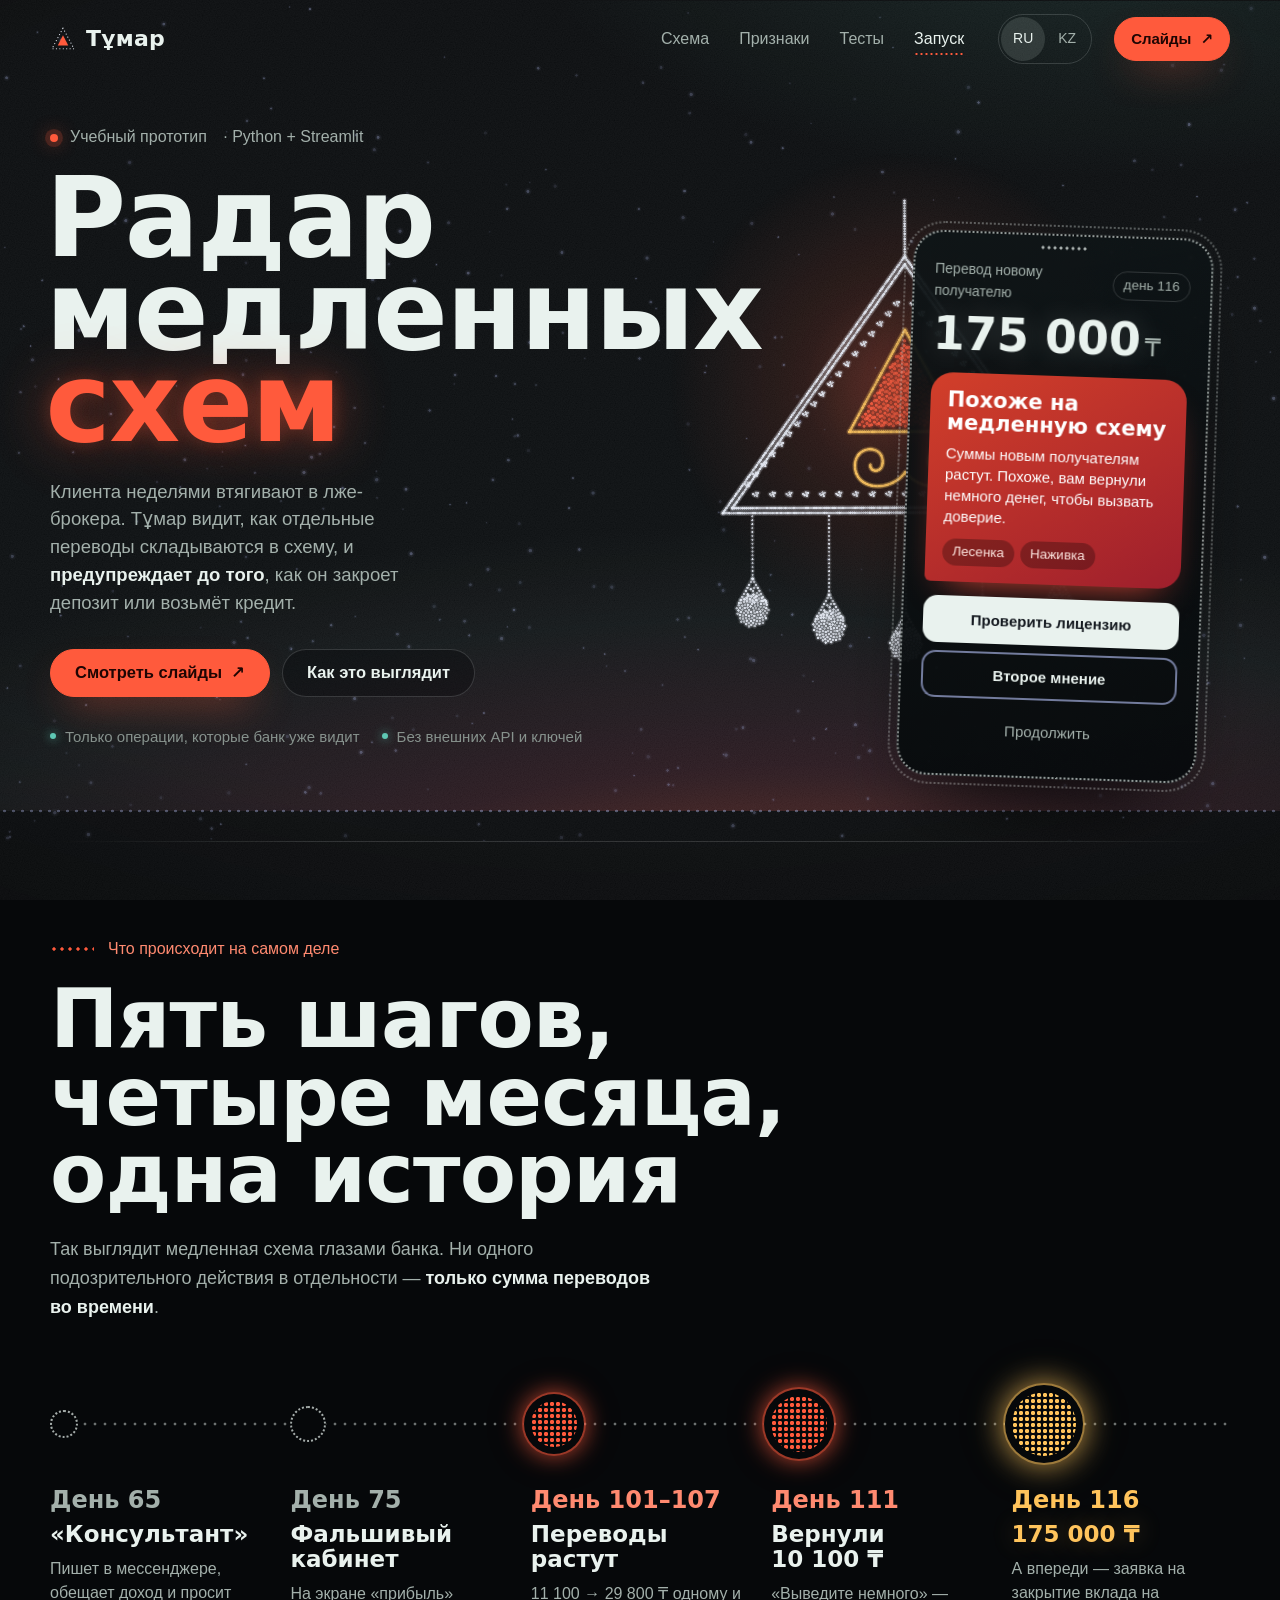
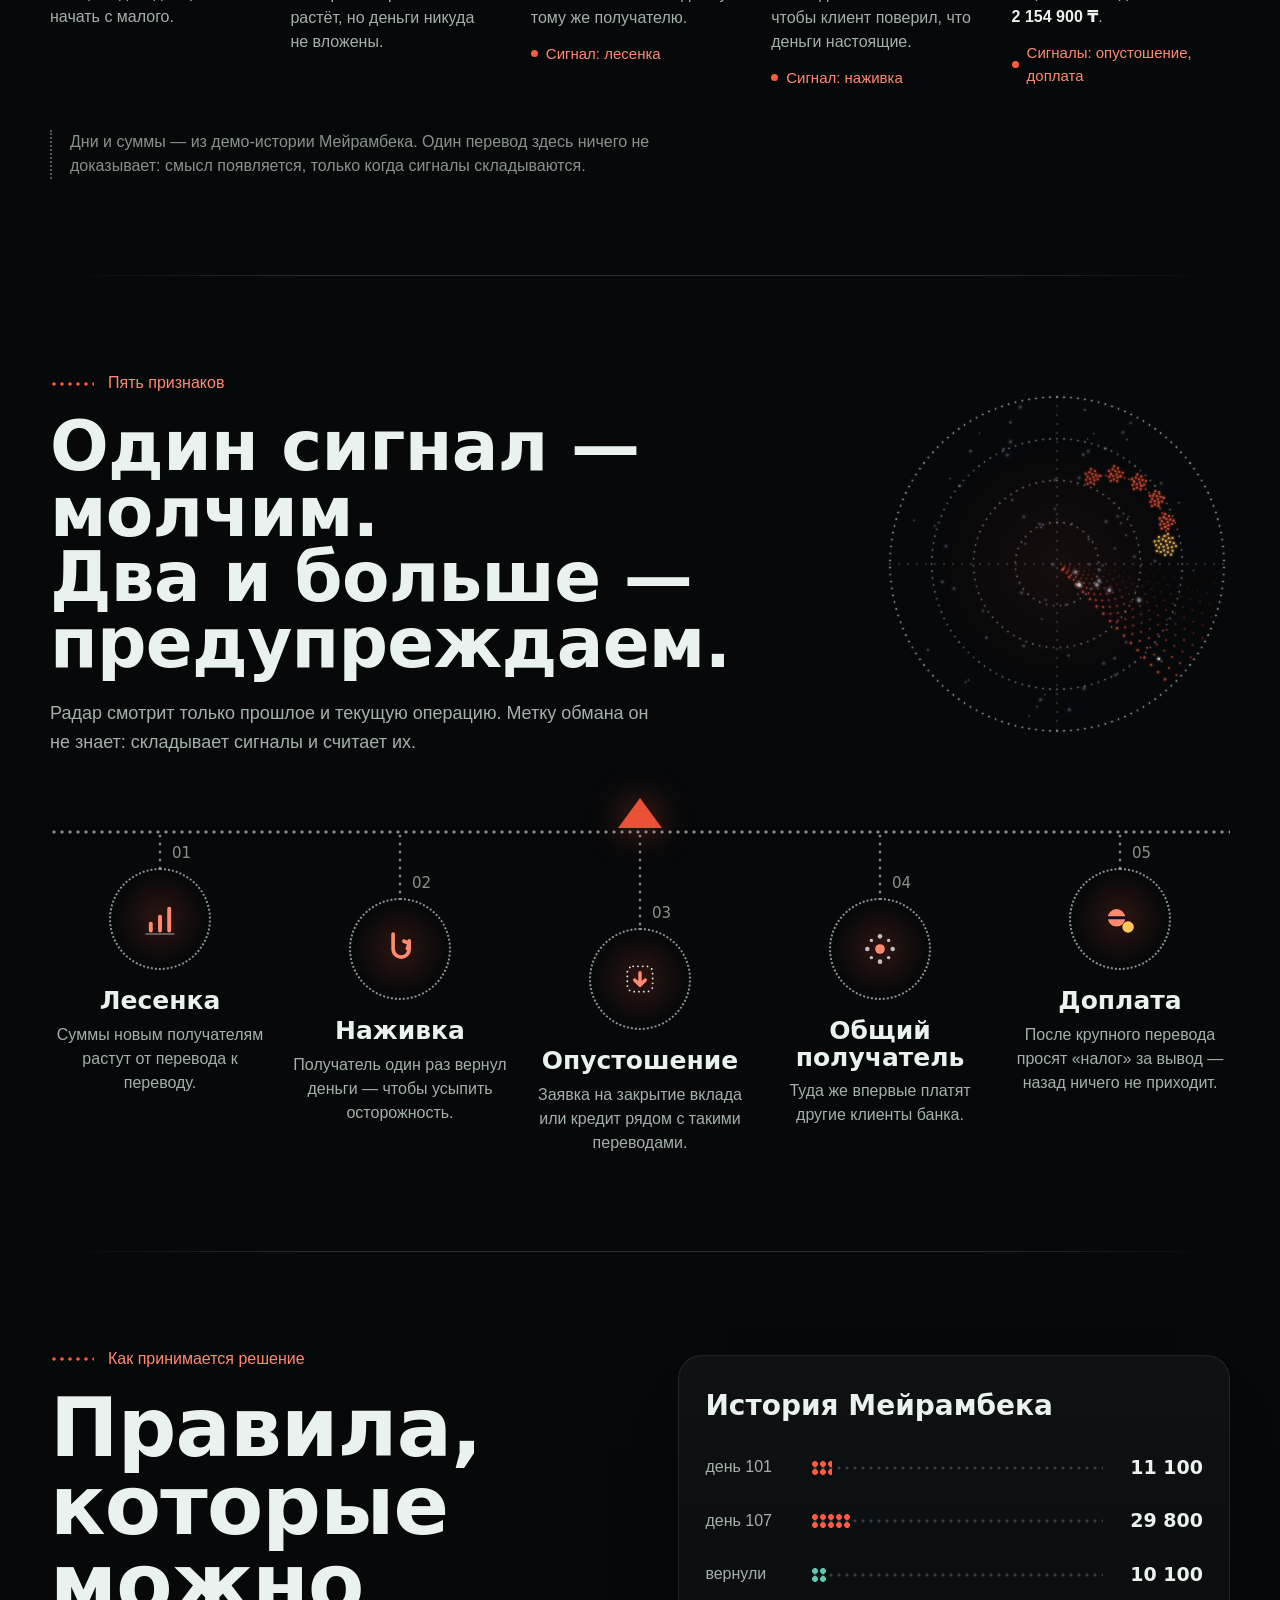
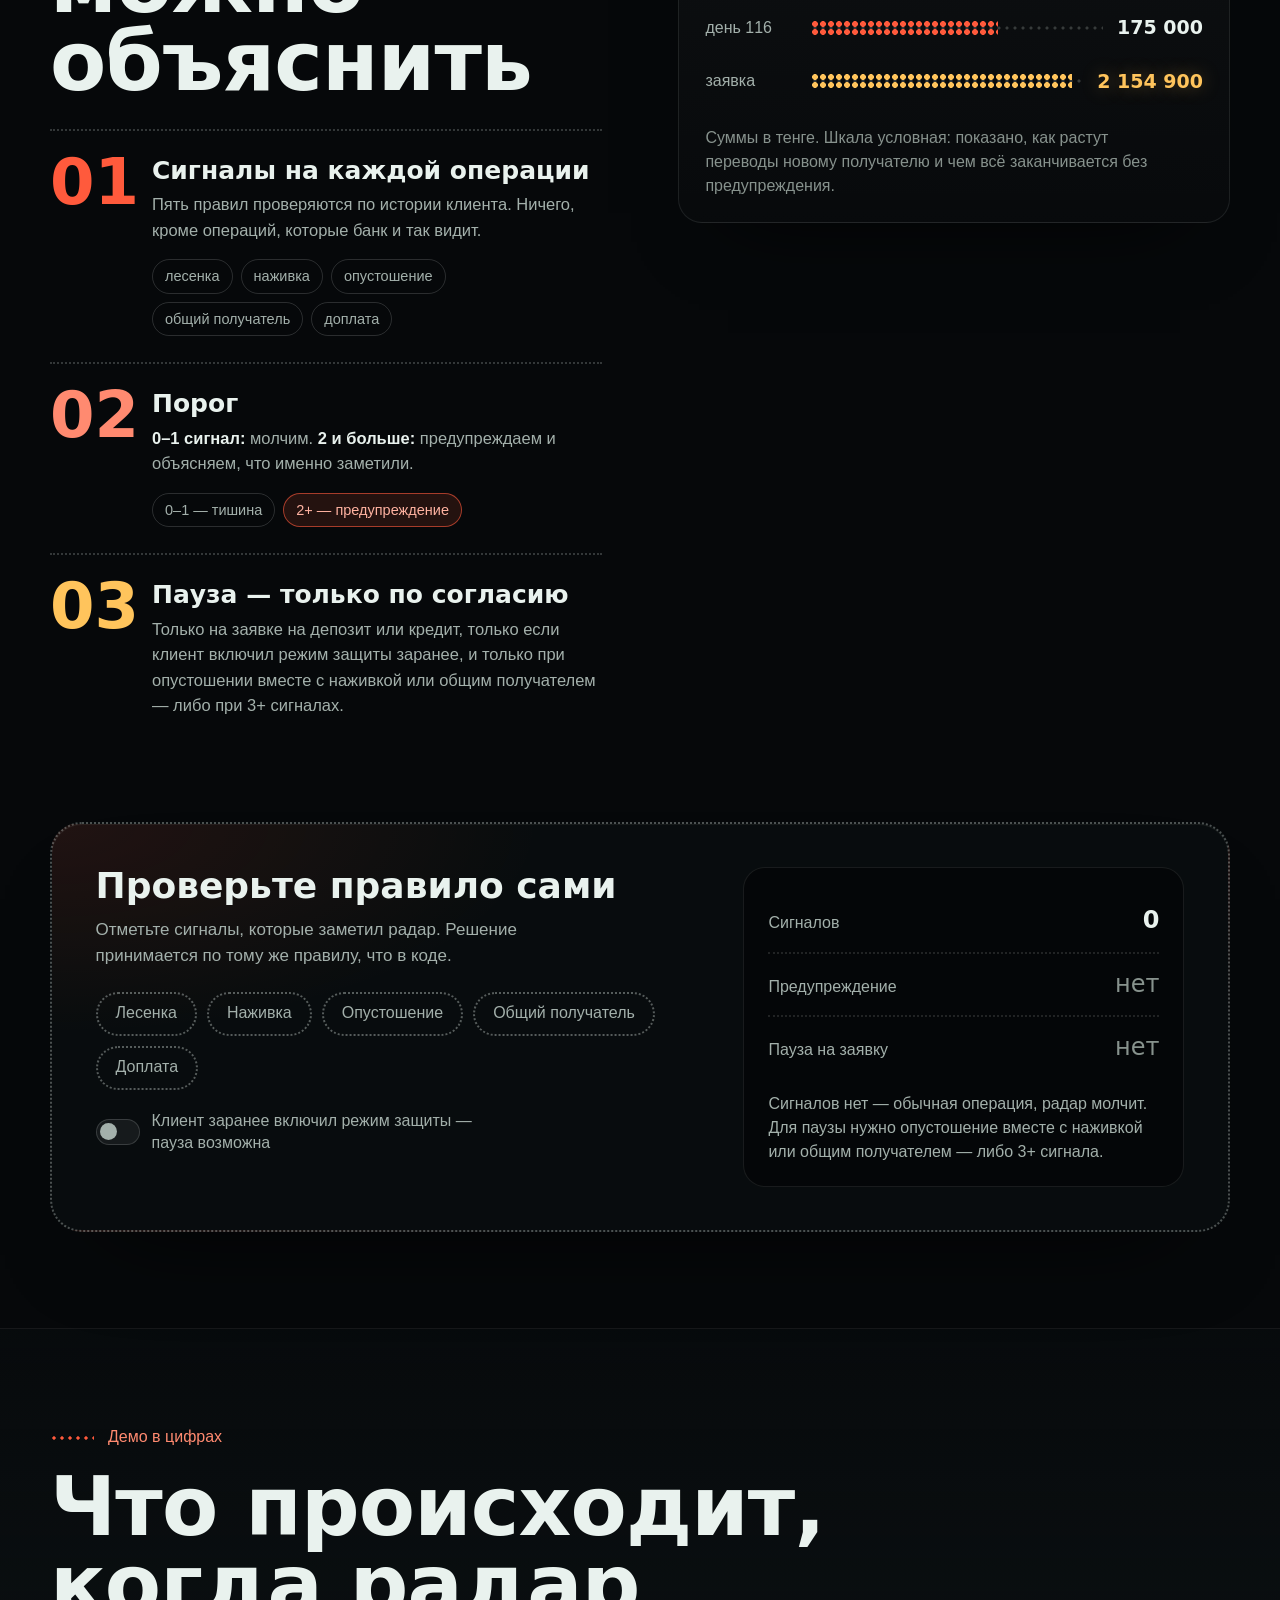
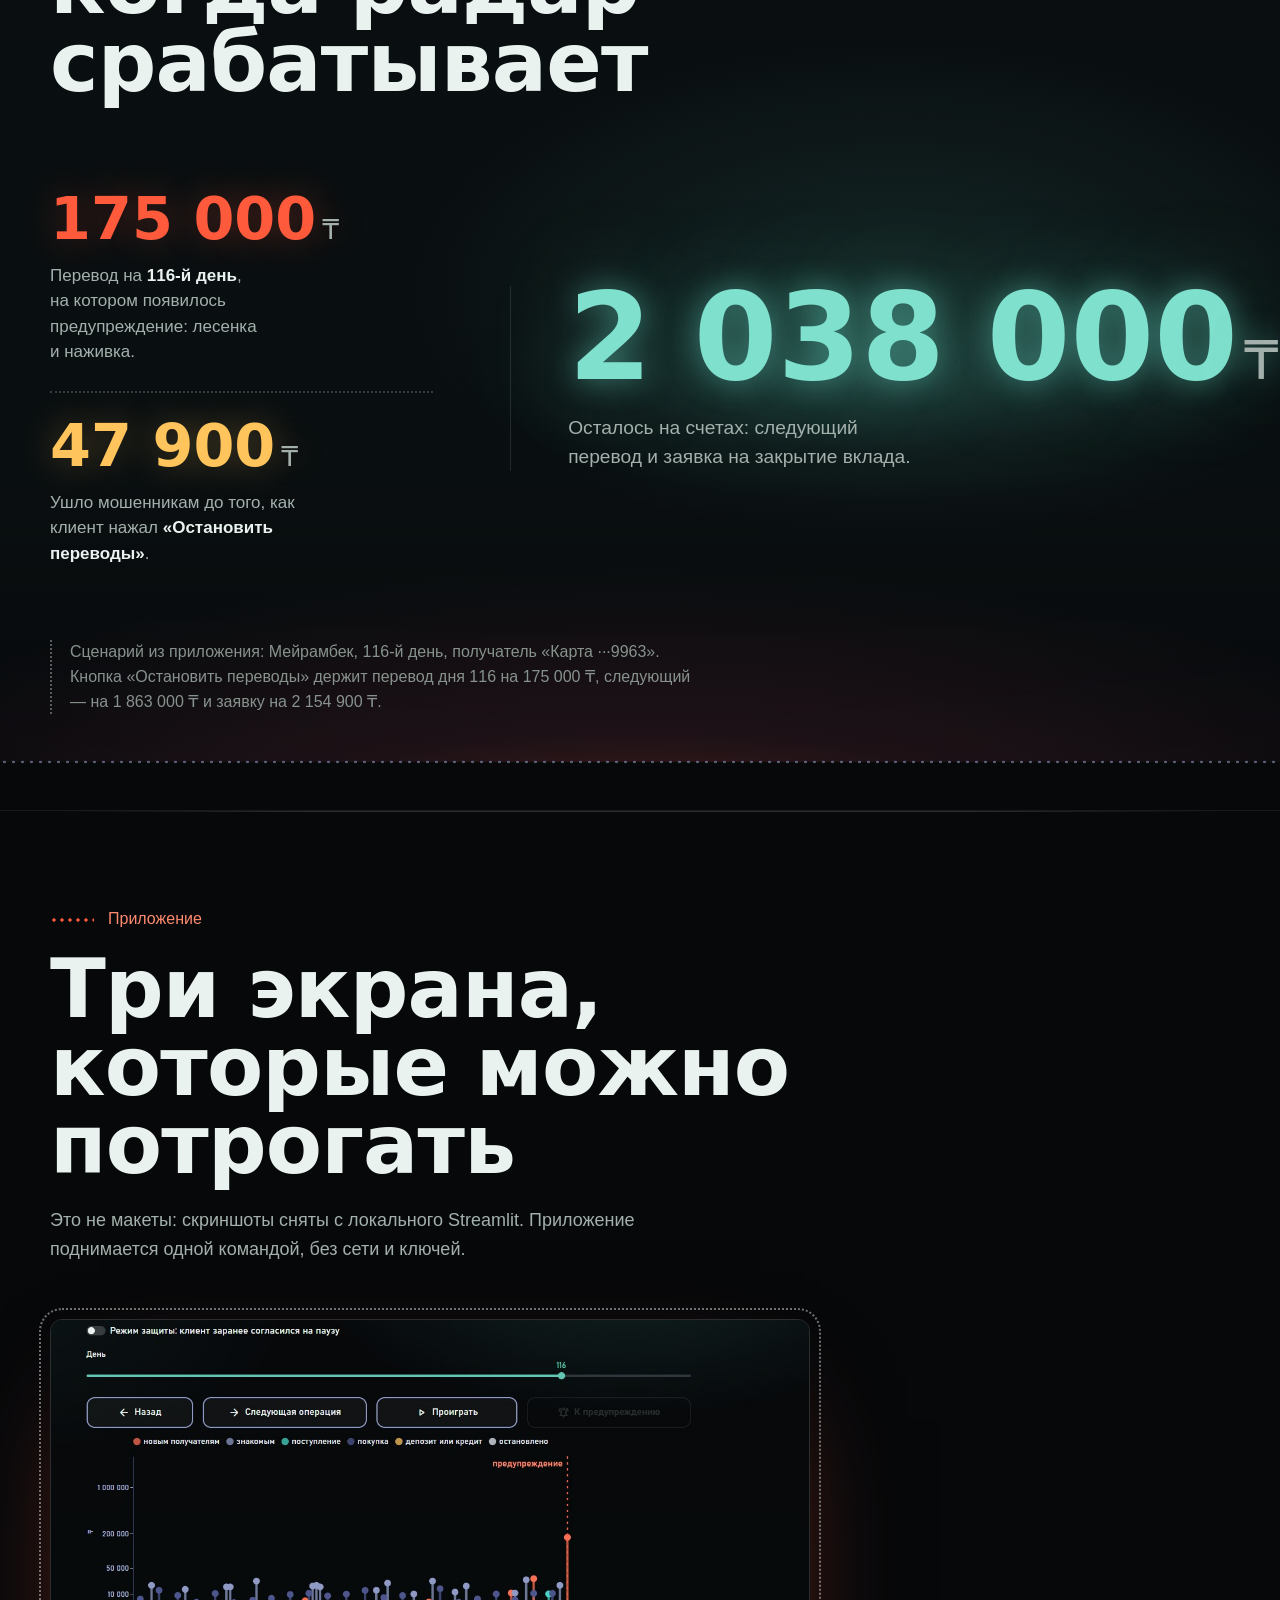
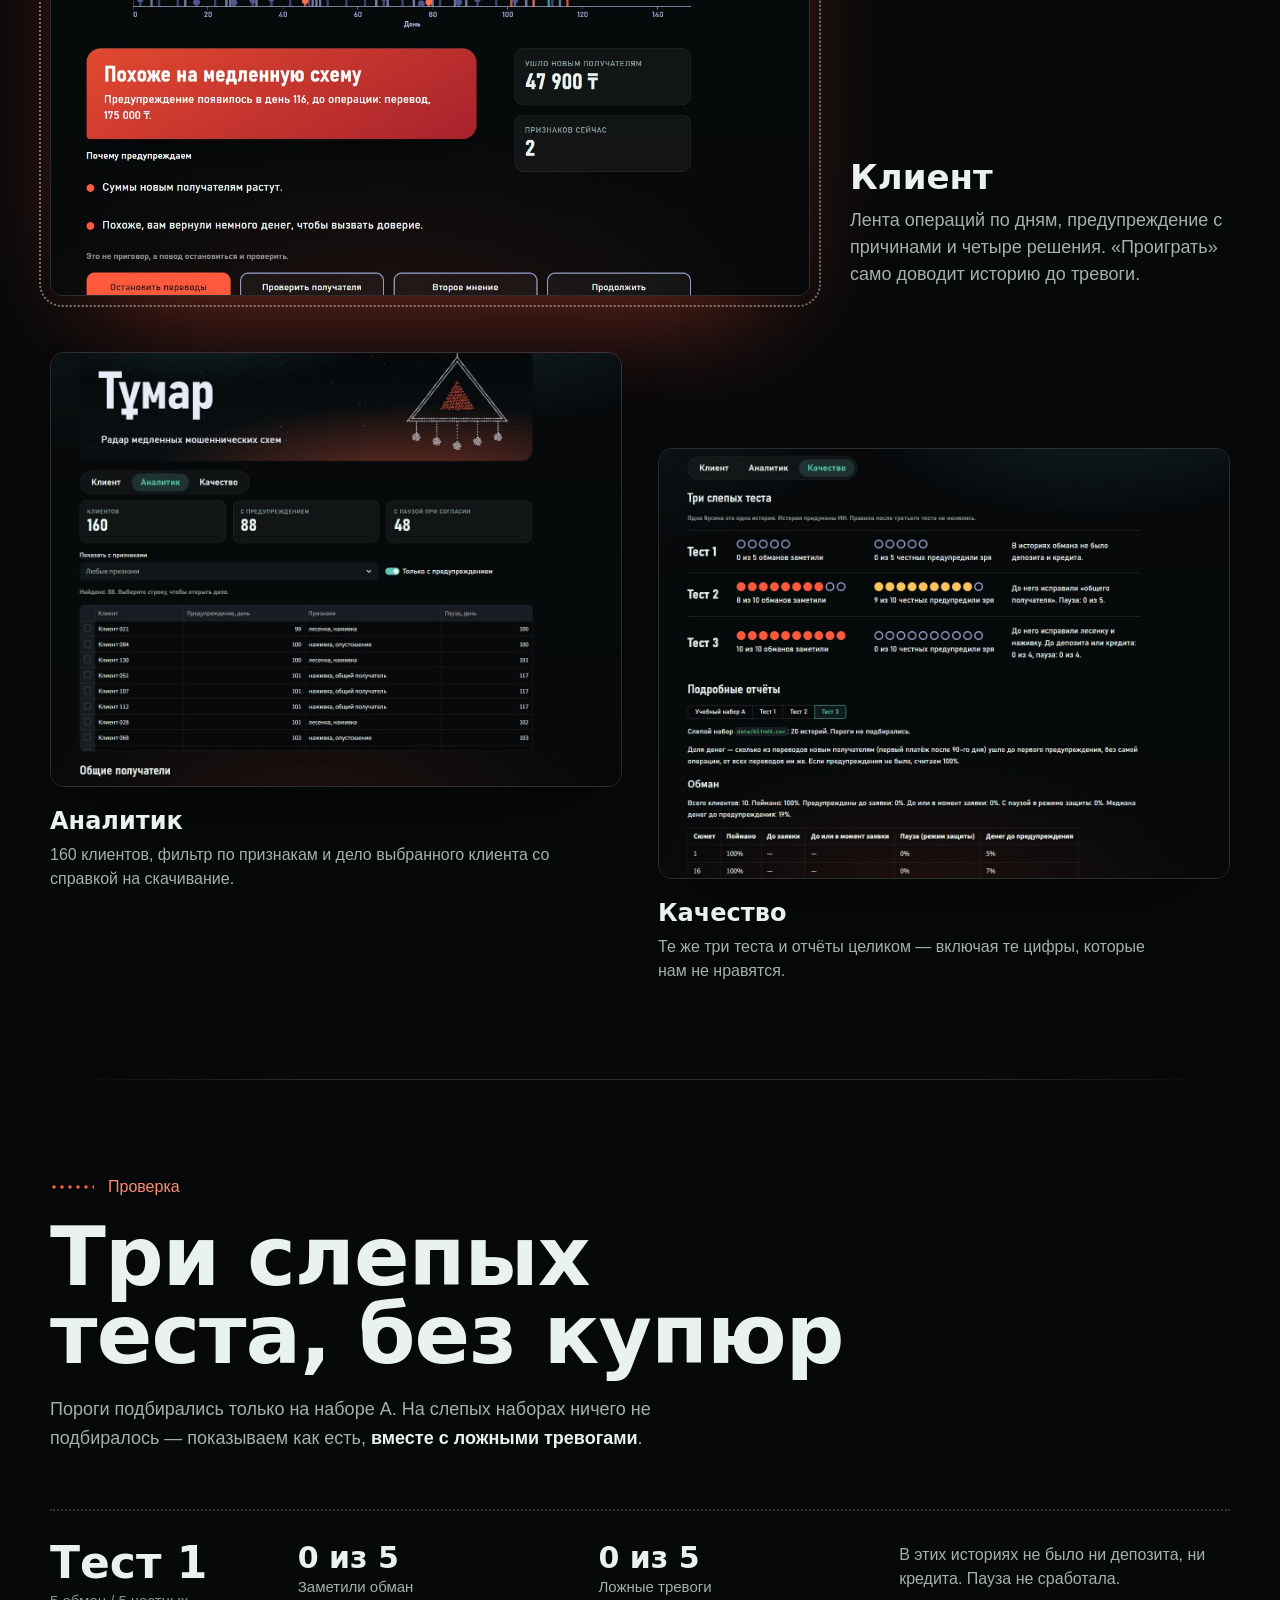
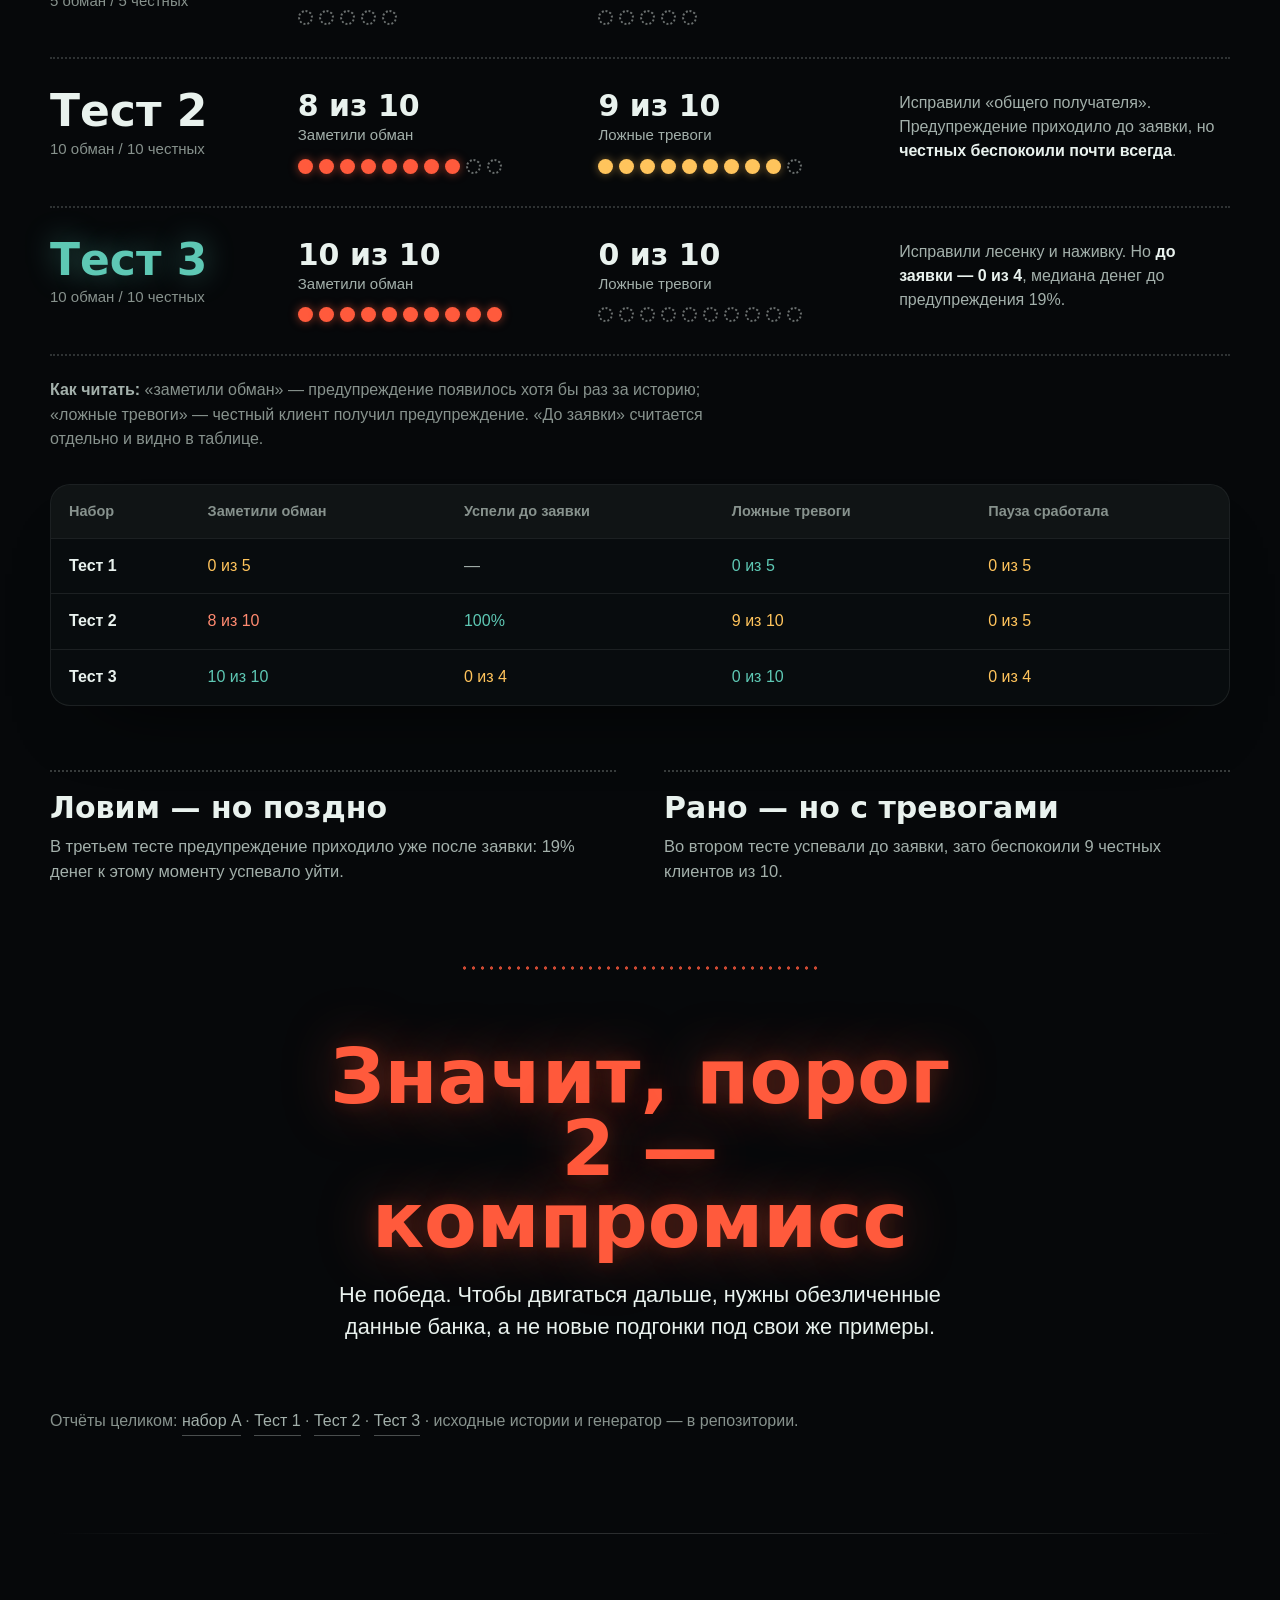
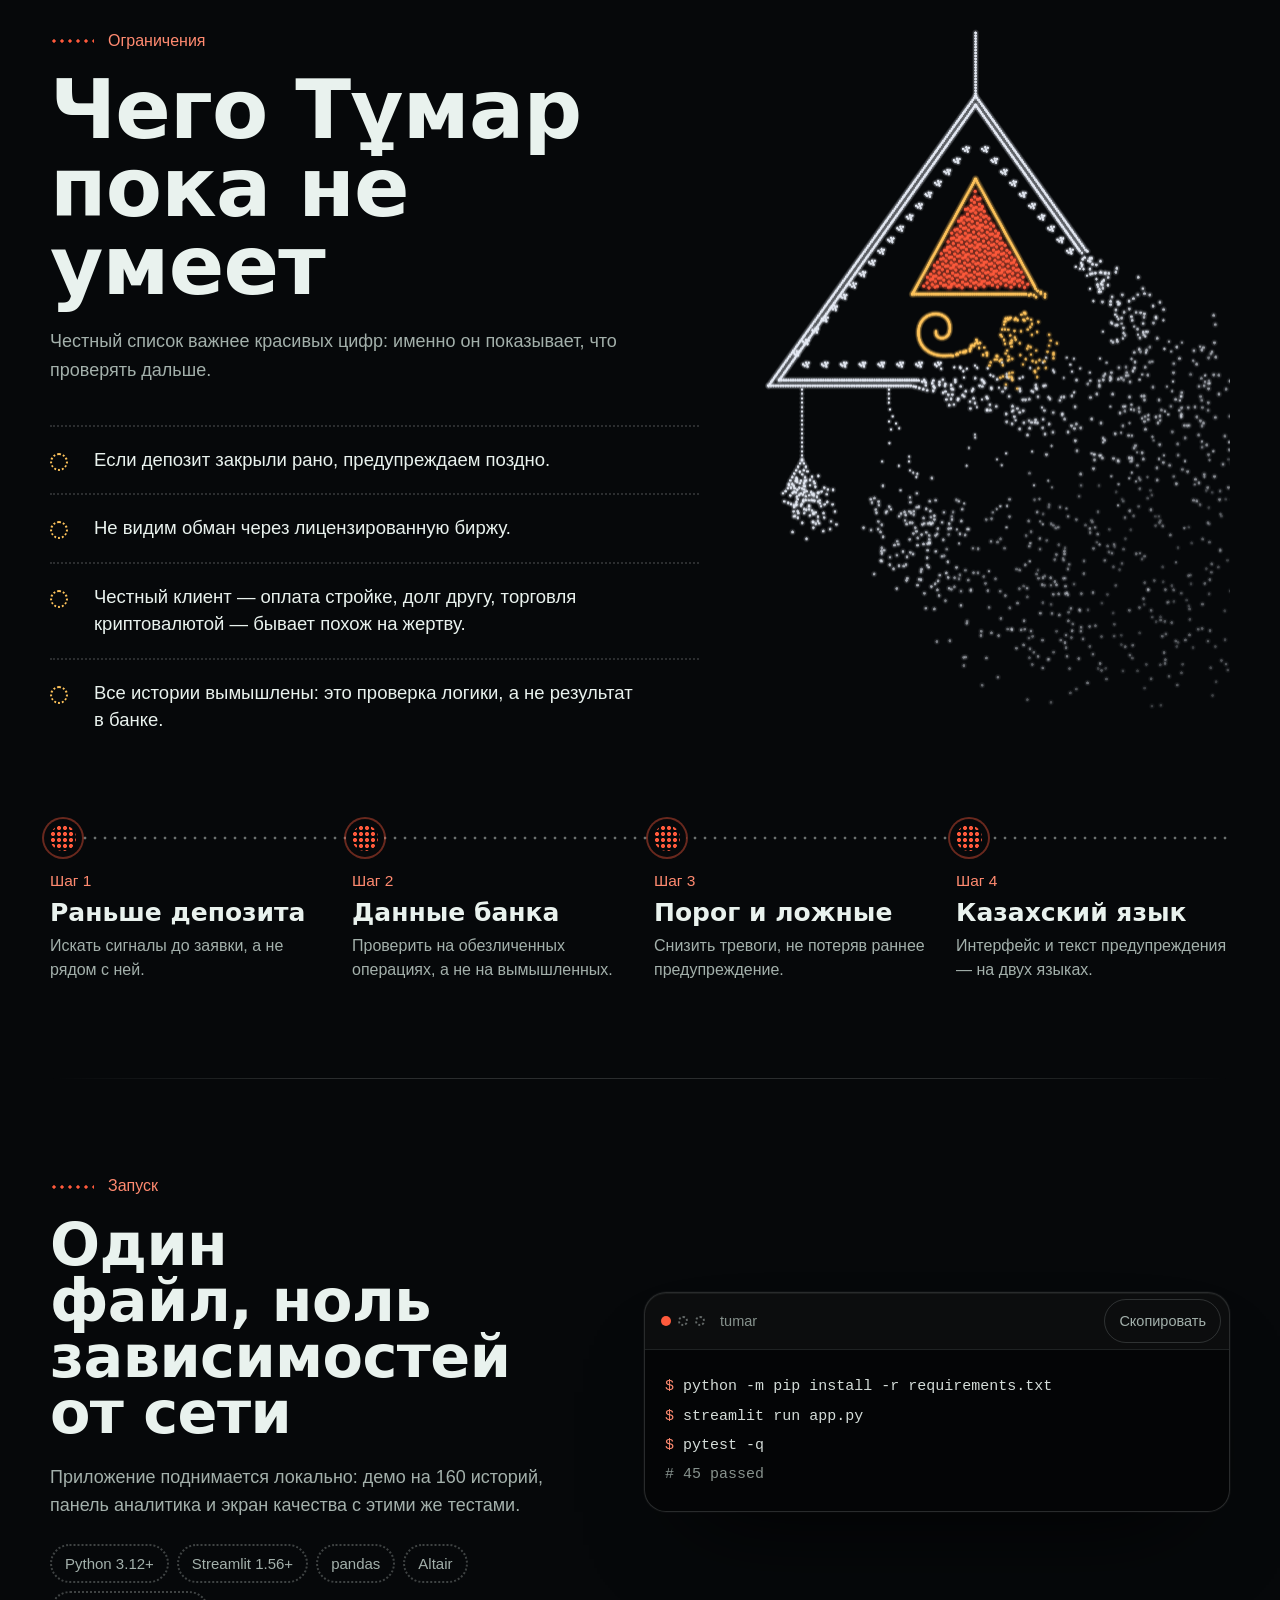
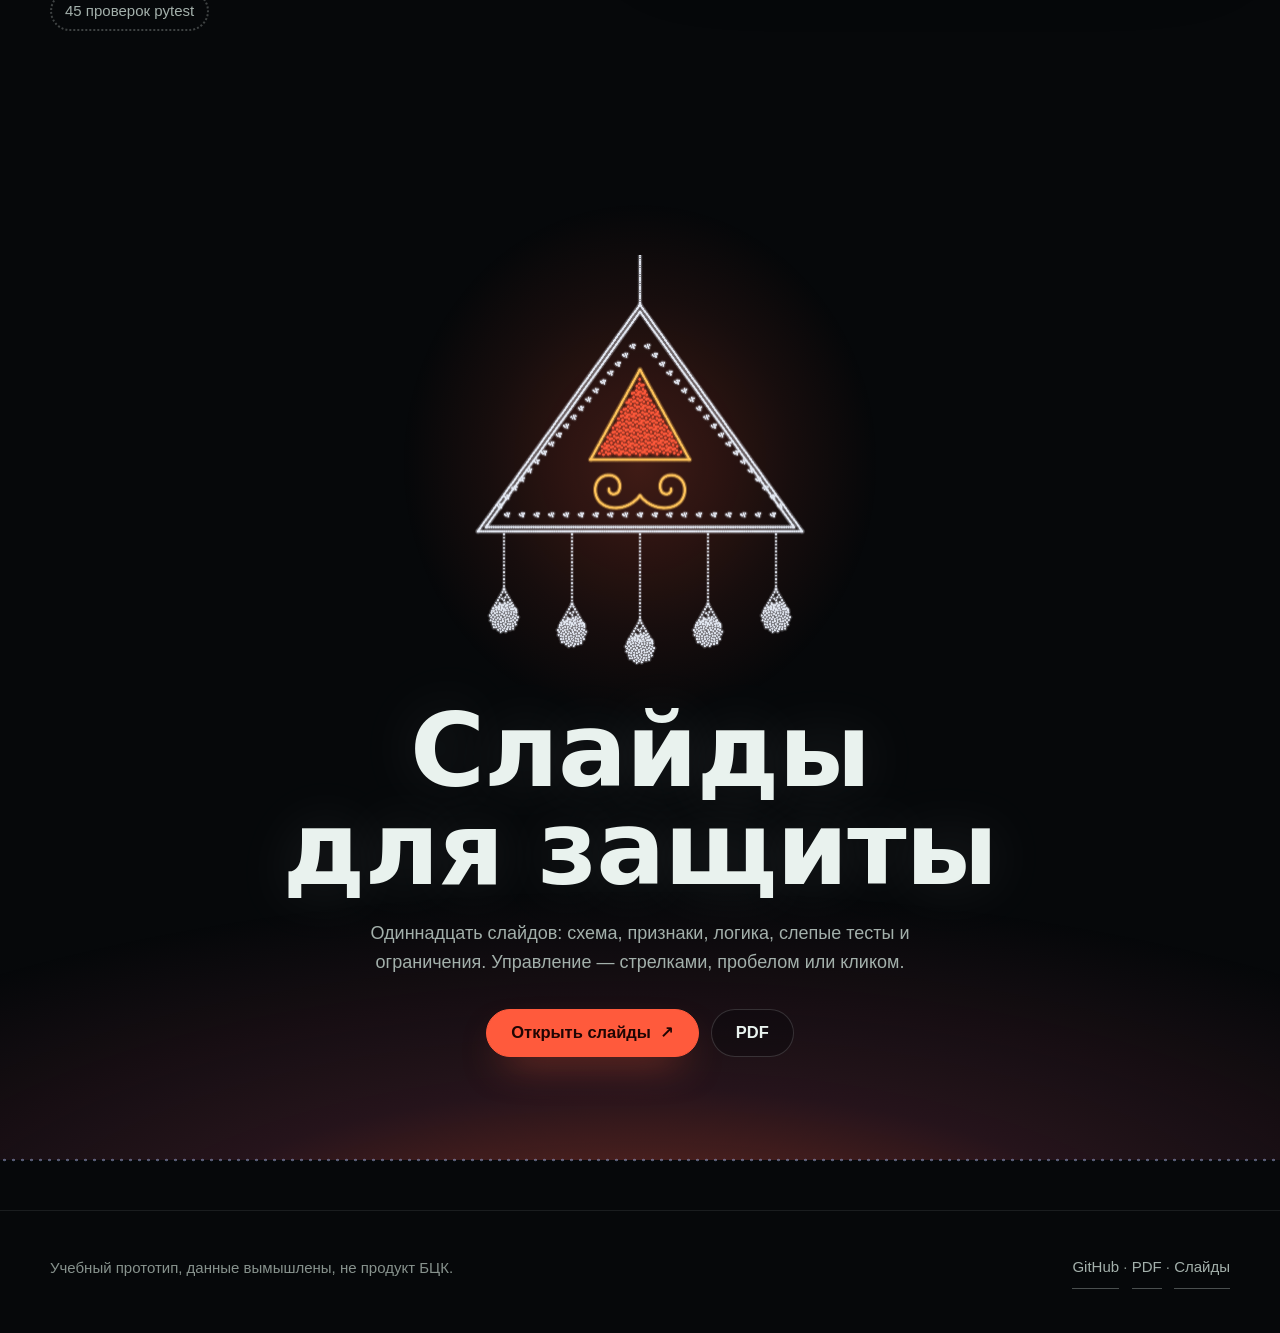
==== commit f9244ca6: "Bring the site up to the level of the new slides The amulet now gathers from the stars with a carnel" ====
--- a/docs/index.html
+++ b/docs/index.html
@@ -10,7 +10,7 @@
 <meta property="og:description" content="Пять признаков, объяснимое правило и три слепых теста без купюр.">
 <meta property="og:type" content="website">
 <link rel="icon" href="data:image/svg+xml,%3Csvg xmlns='http://www.w3.org/2000/svg' viewBox='0 0 32 32'%3E%3Cpath d='M16 3 29 27H3Z' fill='none' stroke='%23e6ebf5' stroke-width='1.6' stroke-dasharray='0 4' stroke-linecap='round'/%3E%3Cpath d='M16 12 22 24H10Z' fill='%23ff5a3c'/%3E%3C/svg%3E">
-<link rel="stylesheet" href="style.css?v=4">
+<link rel="stylesheet" href="style.css?v=5">
 </head>
 <body>
 <a class="skip" href="#main">К содержанию</a>
@@ -121,6 +121,7 @@
 
   <section id="signs">
     <div class="wrap">
+      <div class="radar" id="radar" aria-hidden="true"></div>
       <div class="sec-head">
         <p class="kicker rv">Пять признаков</p>
         <h2 class="rv" style="--d:.05s">Один сигнал — молчим.<br>Два и больше — предупреждаем.</h2>
@@ -346,7 +347,7 @@
     <div class="wrap">
       <div class="amulet rv" id="amulet2" aria-hidden="true"></div>
       <h2 class="rv" style="--d:.05s">Слайды для защиты</h2>
-      <p class="sub rv" style="--d:.1s">Восемь слайдов: схема, признаки, логика, слепые тесты и ограничения. Управление — стрелками, пробелом или кликом.</p>
+      <p class="sub rv" style="--d:.1s">Одиннадцать слайдов: схема, признаки, логика, слепые тесты и ограничения. Управление — стрелками, пробелом или кликом.</p>
       <div class="cta-row rv" style="--d:.15s">
         <a class="btn pri" href="slides.html">Открыть слайды <span class="ar" aria-hidden="true">↗</span></a>
         <a class="btn" href="slides.pdf">PDF</a>
@@ -366,6 +367,6 @@
 
 <dialog class="lb" id="lb" aria-label="Скриншот приложения"><button class="lb-x" type="button" aria-label="Закрыть">×</button><img src="img/app-client.jpg" alt=""></dialog>
 
-<script src="site.js?v=4"></script>
+<script src="site.js?v=5"></script>
 </body>
 </html>
--- a/docs/style.css
+++ b/docs/style.css
@@ -479,3 +479,136 @@
   .hero{margin-top:0;padding-top:40px}
   .rv,.bars .fill{animation:none!important;opacity:1!important;transform:none!important}
 }
+
+/* ======================================================================
+   Второй проход: глубина, один фокус на раздел, разный ритм композиций.
+   Всё ниже — оформление: без JS и без scroll-анимаций текст виден как есть.
+   ====================================================================== */
+/* зерно и виньетка одним неподвижным слоем — как запечённый фон слайдов */
+body::after{content:"";position:fixed;inset:0;pointer-events:none;z-index:0;
+  background:
+    radial-gradient(130% 95% at 50% 42%,transparent 52%,rgba(0,0,0,.5) 100%),
+    url("data:image/svg+xml,%3Csvg xmlns='http://www.w3.org/2000/svg' width='160' height='160'%3E%3Cfilter id='n'%3E%3CfeTurbulence type='fractalNoise' baseFrequency='.85' numOctaves='2' stitchTiles='stitch'/%3E%3CfeColorMatrix values='1 0 0 0 0 1 0 0 0 0 1 0 0 0 0 0 0 0 0 .07'/%3E%3C/filter%3E%3Crect width='100%25' height='100%25' filter='url(%23n)'/%3E%3C/svg%3E") 0 0/160px 160px}
+
+/* типографика: ровные переносы заголовков, цифры одной ширины */
+h1,h2,h3,.sim .title,.bars .title,.vd b,.nx b,.shot figcaption b{text-wrap:balance}
+.lede,.sub,.st p,.sig p,.rule p,.stat .k,.vd,.limit,.nx,.shot figcaption{text-wrap:pretty}
+.card .amt,.stat .v,.bars .val,.meter .cap b,.out-row b,.st .day,.rule .num,.test .h b,.cmp td{font-variant-numeric:tabular-nums}
+
+/* тонкие разделители между разделами вместо глухих швов */
+main > section + section::before{content:"";position:absolute;top:0;left:50%;translate:-50% 0;width:min(1180px,calc(100% - 32px));height:1px;
+  background:linear-gradient(90deg,transparent,rgba(233,242,238,.16) 22%,rgba(233,242,238,.16) 78%,transparent)}
+main > #demo::before,main > .final::before{display:none}
+
+/* первый экран: подсветка ключевых элементов */
+h1 em{text-shadow:0 0 56px rgba(255,90,60,.45),0 0 18px rgba(255,90,60,.25)}
+.card{box-shadow:0 50px 90px -40px rgba(0,0,0,.9),0 0 0 1px rgba(233,242,238,.05)}
+.card .amt{text-shadow:0 0 28px rgba(233,242,238,.18)}
+
+/* схема: «горячие» дни светятся, как бусины в слайдах */
+.st.hot .dot{filter:drop-shadow(0 0 10px rgba(255,90,60,.55))}
+.st.end .dot{filter:drop-shadow(0 0 14px rgba(255,196,92,.6))}
+.st.end h3{color:var(--amber);text-shadow:0 0 24px rgba(255,196,92,.3)}
+
+/* признаки: живой радар рядом с заголовком */
+#signs .wrap{display:grid;grid-template-columns:minmax(0,1fr) auto;column-gap:clamp(24px,4vw,64px);align-items:center}
+#signs .sec-head{grid-column:1;grid-row:1}
+#signs .grid5{grid-column:1/-1;grid-row:2}
+.radar{grid-column:2;grid-row:1;justify-self:end;position:relative;width:clamp(260px,27vw,400px);aspect-ratio:1;border-radius:50%;
+  background:
+    radial-gradient(circle closest-side,rgba(255,90,60,.12),transparent 70%),
+    repeating-radial-gradient(circle closest-side,transparent 0 calc(25% - 1.5px),rgba(233,242,238,.16) calc(25% - 1.5px) 25%)}
+.radar.live{background:radial-gradient(circle closest-side,rgba(255,90,60,.07),transparent 75%)}
+@media (min-width:1001px){#signs h2{font-size:clamp(44px,5.4vw,76px)}}
+#signs h2{text-wrap:wrap}
+.radar canvas{position:absolute;inset:0;width:100%;height:100%;display:block}
+
+/* логика: история справа — на стекле */
+.bars{padding:28px 26px 24px;border-radius:24px;border:1px solid var(--line-2);
+  background:linear-gradient(180deg,rgba(233,242,238,.045),rgba(233,242,238,.01));box-shadow:0 40px 80px -50px rgba(0,0,0,.9)}
+.bars .row:last-of-type .val{color:var(--amber);text-shadow:0 0 18px rgba(255,196,92,.35)}
+.sim{box-shadow:0 50px 100px -60px rgba(0,0,0,.95),inset 0 1px 0 rgba(233,242,238,.06)}
+
+/* демо: полноширинная полоса, одна большая цифра */
+#demo{border-block:1px solid rgba(233,242,238,.07);overflow-x:clip;
+  background:
+    linear-gradient(0deg,var(--bg) 0 48px,transparent 48px),
+    radial-gradient(700px 360px at 70% 52%,rgba(94,200,180,.13),transparent 70%),
+    radial-gradient(1300px 460px at 50% 108%,rgba(255,90,60,.34) 0,rgba(120,52,72,.2) 36%,transparent 72%),
+    linear-gradient(180deg,rgba(11,16,18,.35),rgba(11,16,18,.85) 30%,rgba(11,16,18,.85) 70%,transparent)}
+.stat .v{text-shadow:0 0 36px rgba(255,90,60,.32)}
+.stat.a .v{text-shadow:0 0 36px rgba(255,196,92,.3)}
+.stat.t .v{color:#7fe0cd;text-shadow:0 0 30px rgba(94,200,180,.55),0 0 90px rgba(94,200,180,.35)}
+.stat.t{position:relative}
+.stat.t::after{content:"";position:absolute;inset:-18% -8%;z-index:-1;pointer-events:none;
+  background:radial-gradient(closest-side,rgba(94,200,180,.16),rgba(94,200,180,.04) 60%,transparent)}
+@media (min-width:1001px){
+  .stats{grid-template-columns:minmax(0,.85fr) minmax(0,1.6fr);column-gap:clamp(40px,6vw,96px);align-items:center;margin-top:64px}
+  .stat,.stat + .stat{grid-column:1;padding:26px 0}
+  .stat + .stat::before{display:none}
+  .stat.a{border-top:2px dotted rgba(233,242,238,.2)}
+  .stat:not(.t) .v{font-size:clamp(46px,4.6vw,68px)}
+  .stat.t{grid-column:2;grid-row:1/3;padding:0 0 0 clamp(36px,4.5vw,72px);border-left:1px solid rgba(233,242,238,.12)}
+  .stat.t .v{font-size:clamp(84px,9.4vw,148px);line-height:.86}
+  .stat.t .k{font-size:clamp(18px,1.5vw,21px);max-width:34ch;margin-top:24px}
+}
+@media (max-width:1000px){
+  .stat.t{order:-1;padding-top:8px}
+  .stat.t + .stat,.stats .stat:first-child{border-top:2px dotted rgba(233,242,238,.2)}
+  .stat.t .v{font-size:clamp(60px,17.5vw,104px);line-height:.9}
+}
+
+/* приложение: главный экран с мягким светом */
+.shot:first-child img{box-shadow:0 50px 120px -50px rgba(255,90,60,.55),0 30px 60px -30px rgba(0,0,0,.9)}
+.shot img{box-shadow:0 30px 70px -40px rgba(0,0,0,.95)}
+
+/* тесты: цифры светятся своим цветом */
+.test:not(.bad) .h b{text-shadow:0 0 30px rgba(94,200,180,.45)}
+.cmp{box-shadow:0 40px 80px -50px rgba(0,0,0,.9)}
+
+/* вывод — отдельное центрированное высказывание */
+.vd:nth-child(3){border-left:0;text-align:center;max-width:none;position:relative;
+  margin-top:clamp(24px,4vw,56px);padding:clamp(48px,6vw,80px) max(0px,calc(50% - 330px)) clamp(8px,2vw,24px);
+  font-size:clamp(19px,1.7vw,23px)}
+.vd:nth-child(3)::before{content:"";position:absolute;top:0;left:50%;translate:-50% 0;width:min(360px,70%);height:8px;
+  background:radial-gradient(circle,var(--carn) 1.4px,transparent 1.9px) 0 50%/9px 8px repeat-x;opacity:.8}
+.vd:nth-child(3) b{text-wrap:wrap;font-size:clamp(40px,6vw,88px);line-height:.94;margin-bottom:22px;
+  text-shadow:0 0 60px rgba(255,90,60,.4),0 0 20px rgba(255,90,60,.2)}
+
+/* запуск: терминал на стекле */
+.term{box-shadow:0 50px 100px -50px rgba(0,0,0,.95),0 0 0 1px rgba(233,242,238,.03),inset 0 1px 0 rgba(233,242,238,.06)}
+
+/* финал: амулет в ореоле */
+.final .amulet{position:relative;width:min(340px,66vw)}
+.final .amulet::before{content:"";position:absolute;inset:-30% -40%;z-index:-1;pointer-events:none;
+  background:radial-gradient(closest-side,rgba(255,90,60,.24),rgba(255,90,60,.07) 50%,transparent 78%)}
+.final h2{text-shadow:0 0 60px rgba(233,242,238,.12)}
+
+@media (max-width:1000px){
+  .stage{align-items:stretch}
+  .art{align-self:center}
+  .card{align-self:flex-end;width:min(82%,310px);margin-top:-34%;margin-right:4px;rotate:2.5deg}
+  #signs .wrap{grid-template-columns:1fr}
+  .radar{grid-column:1;grid-row:2;justify-self:center;width:min(100%,340px);margin-top:40px}
+  #signs .grid5{grid-row:3}
+  .bars{padding:22px 18px 18px}
+}
+@media (max-width:560px){
+  .hero-meta{font-size:16px}
+  .vd:nth-child(3){padding-inline:0}
+}
+
+/* движение второго прохода: только transform/opacity */
+@keyframes sink{to{transform:translate3d(0,16vh,0)}}
+@keyframes lift{to{translate:0 -5vh}}
+@keyframes breathe{0%,100%{opacity:.75;transform:scale(.96)}50%{opacity:1;transform:scale(1.04)}}
+@media (prefers-reduced-motion:no-preference){
+  .final .amulet::before{animation:breathe 7s ease-in-out infinite}
+  @supports (animation-timeline:scroll()){
+    .sky{animation:sink linear both;animation-timeline:scroll(root);animation-range:0 100vh}
+    .card{animation:lift linear both;animation-timeline:scroll(root);animation-range:0 100vh}
+  }
+}
+@media print{
+  body::after,.radar{display:none}
+}
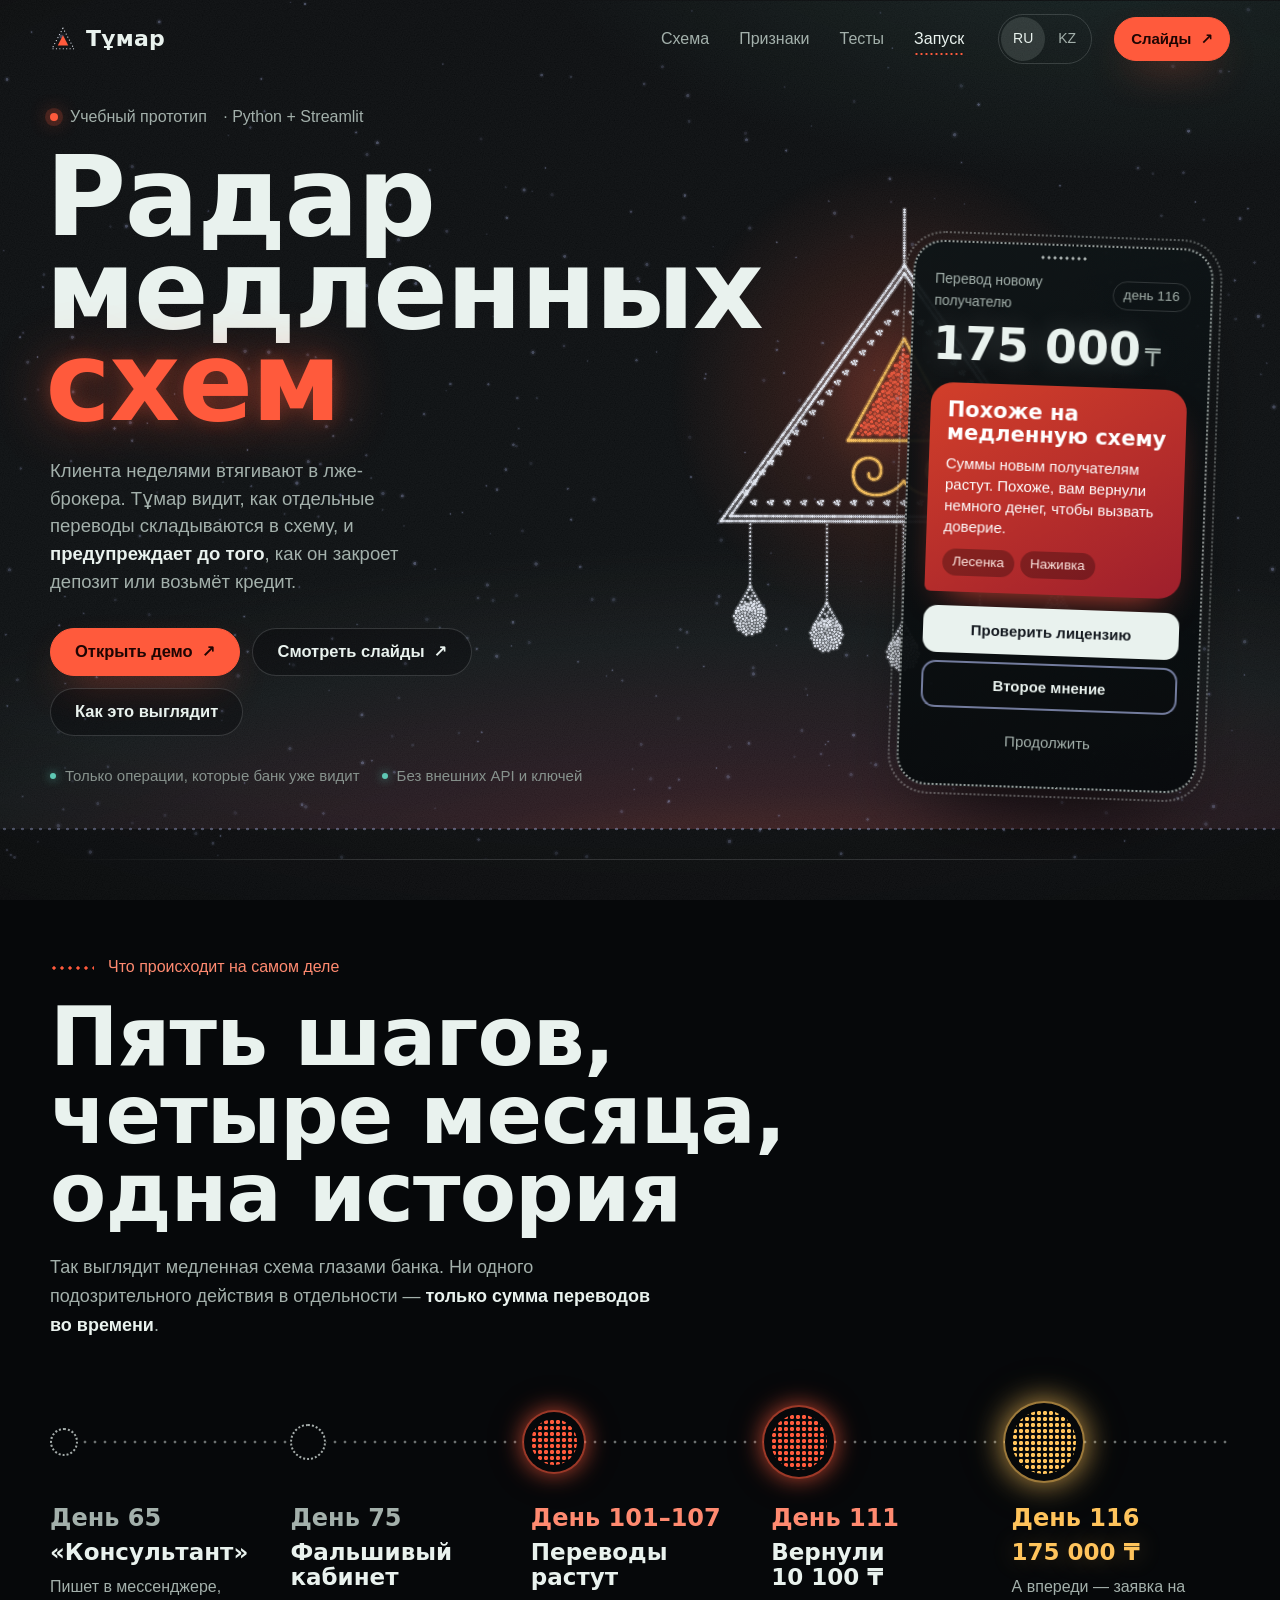
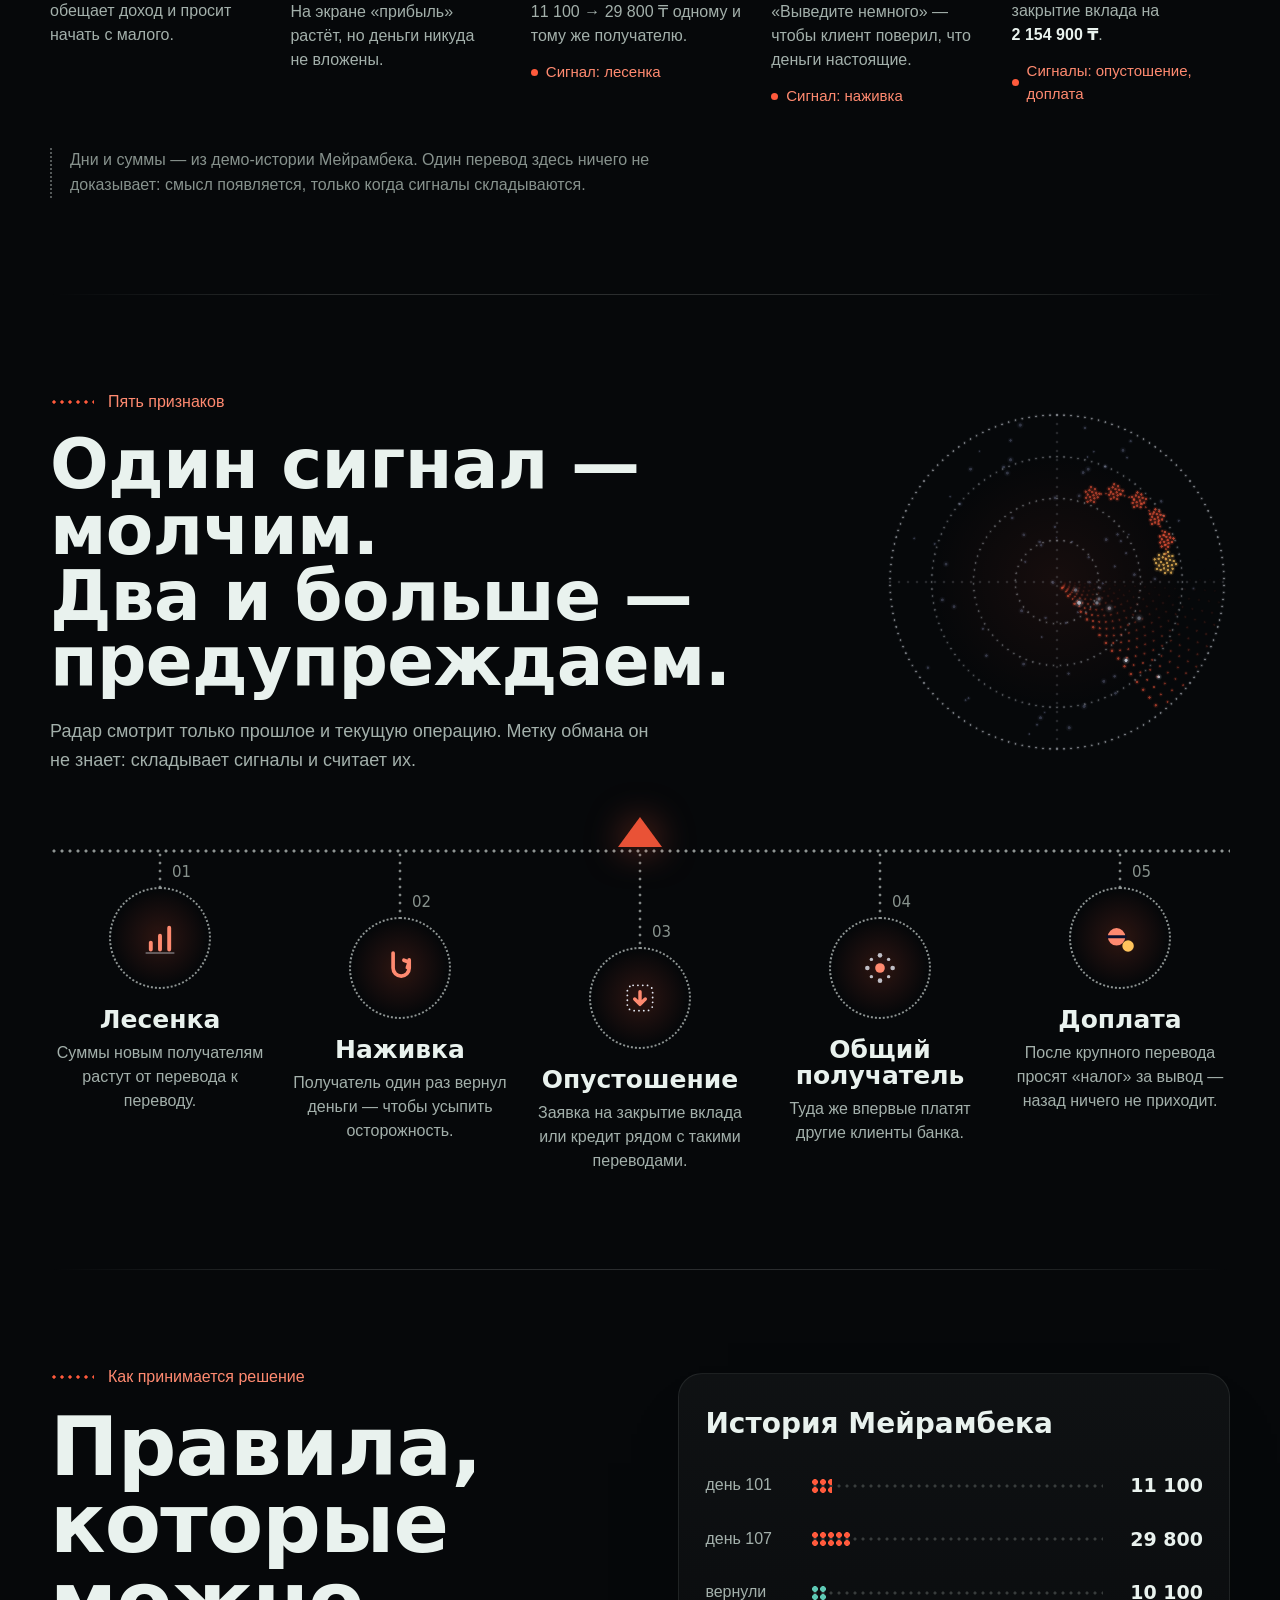
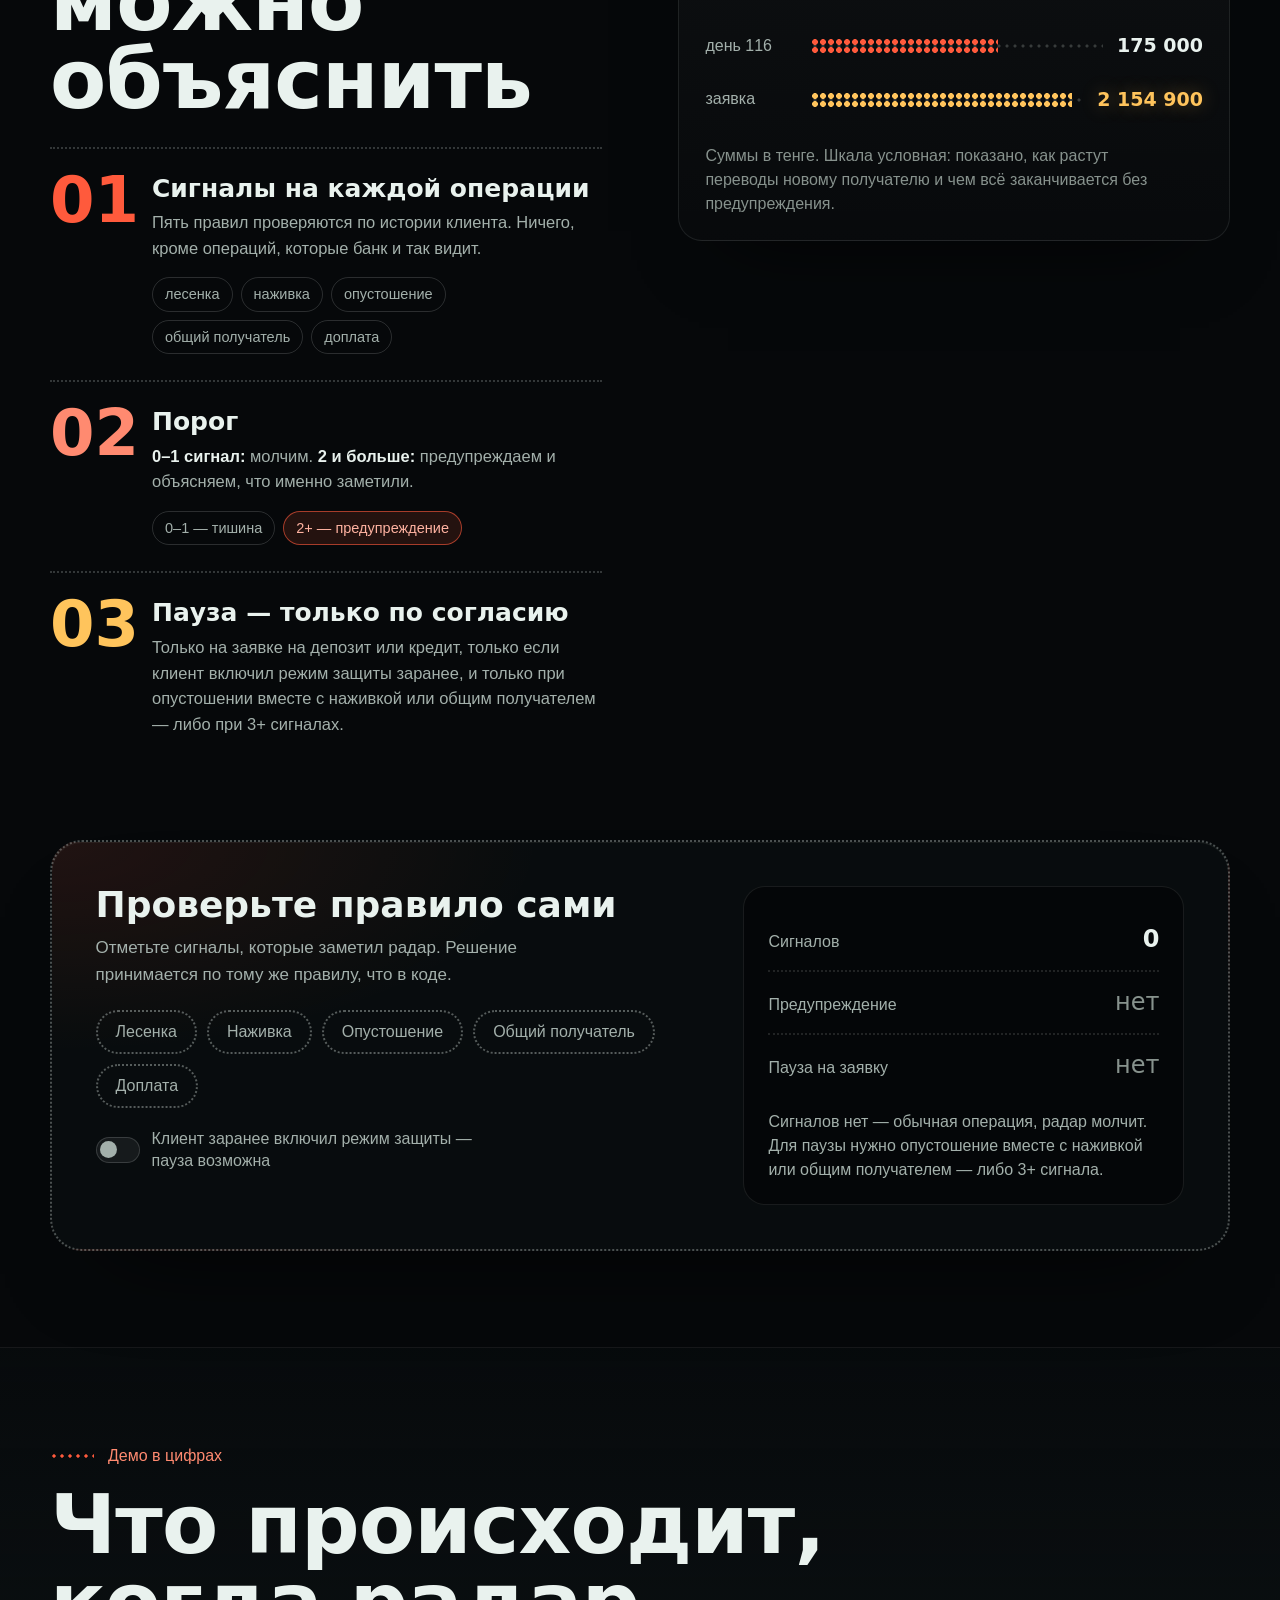
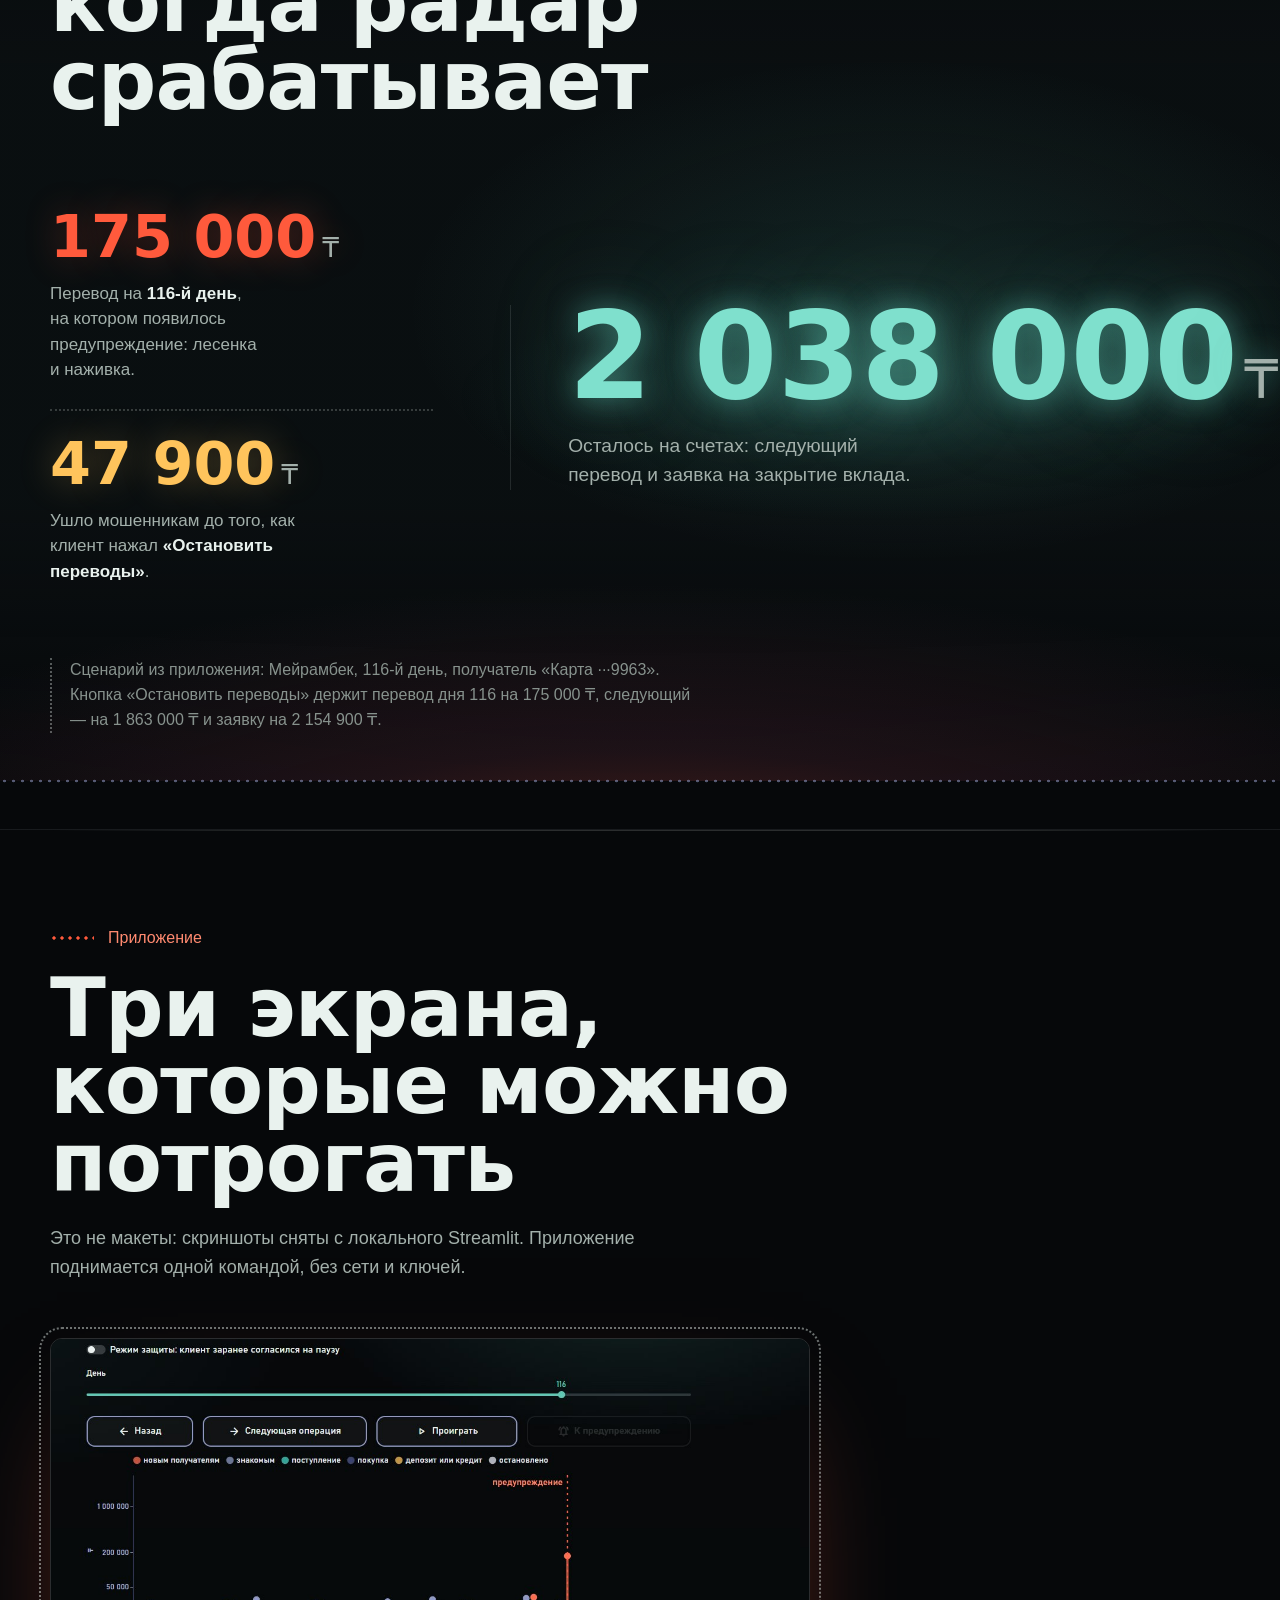
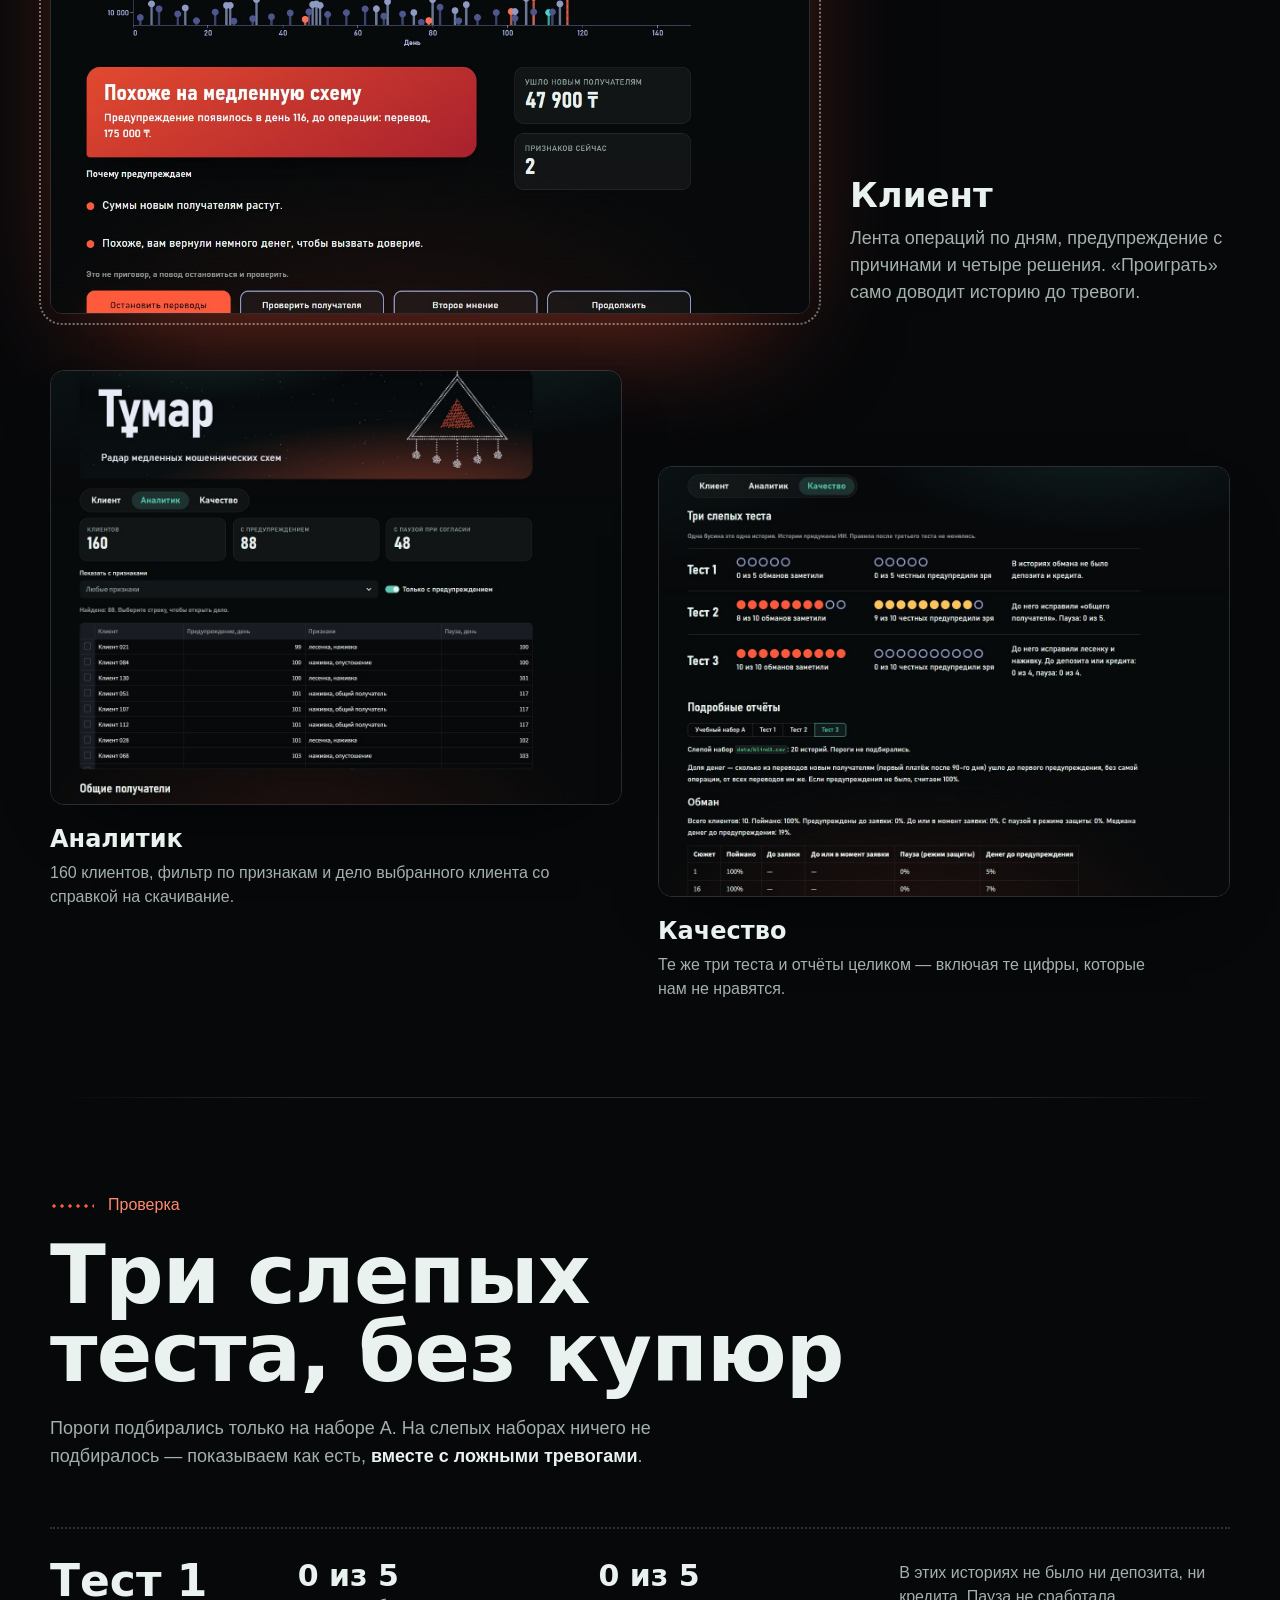
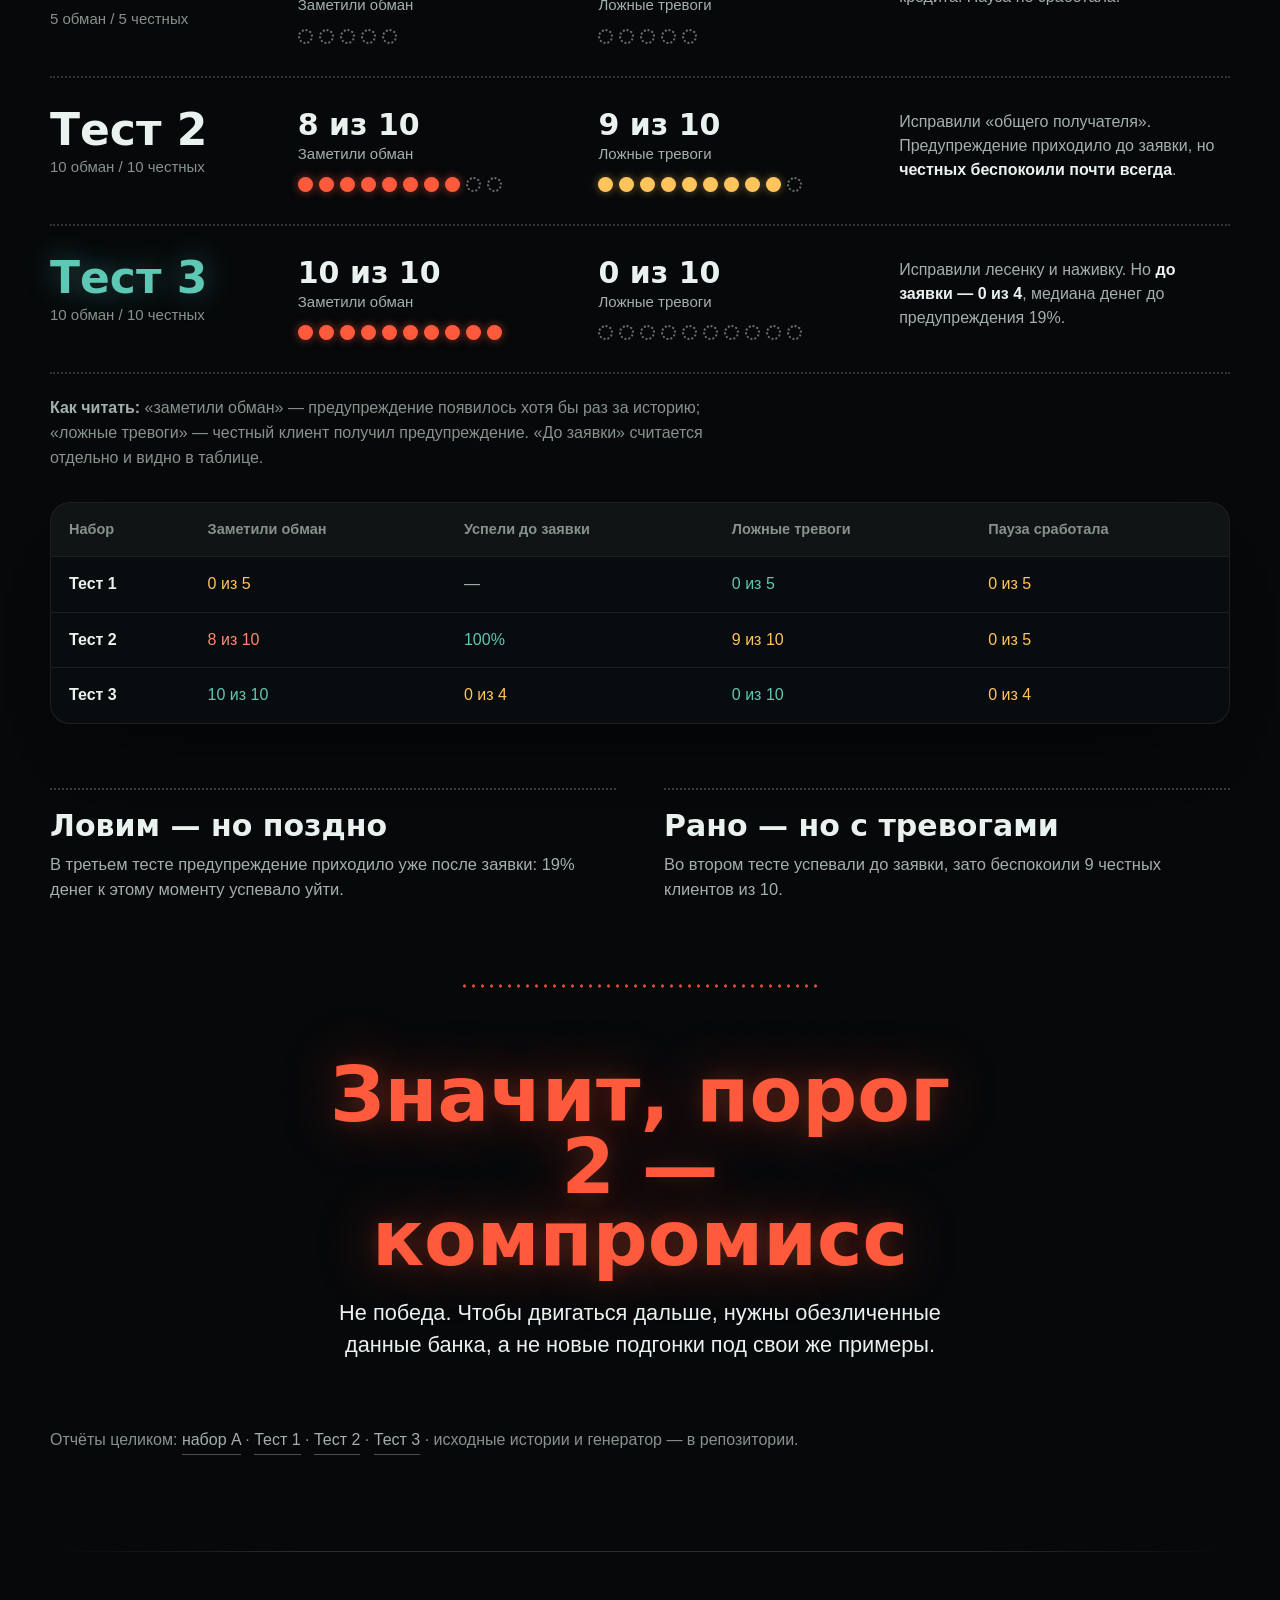
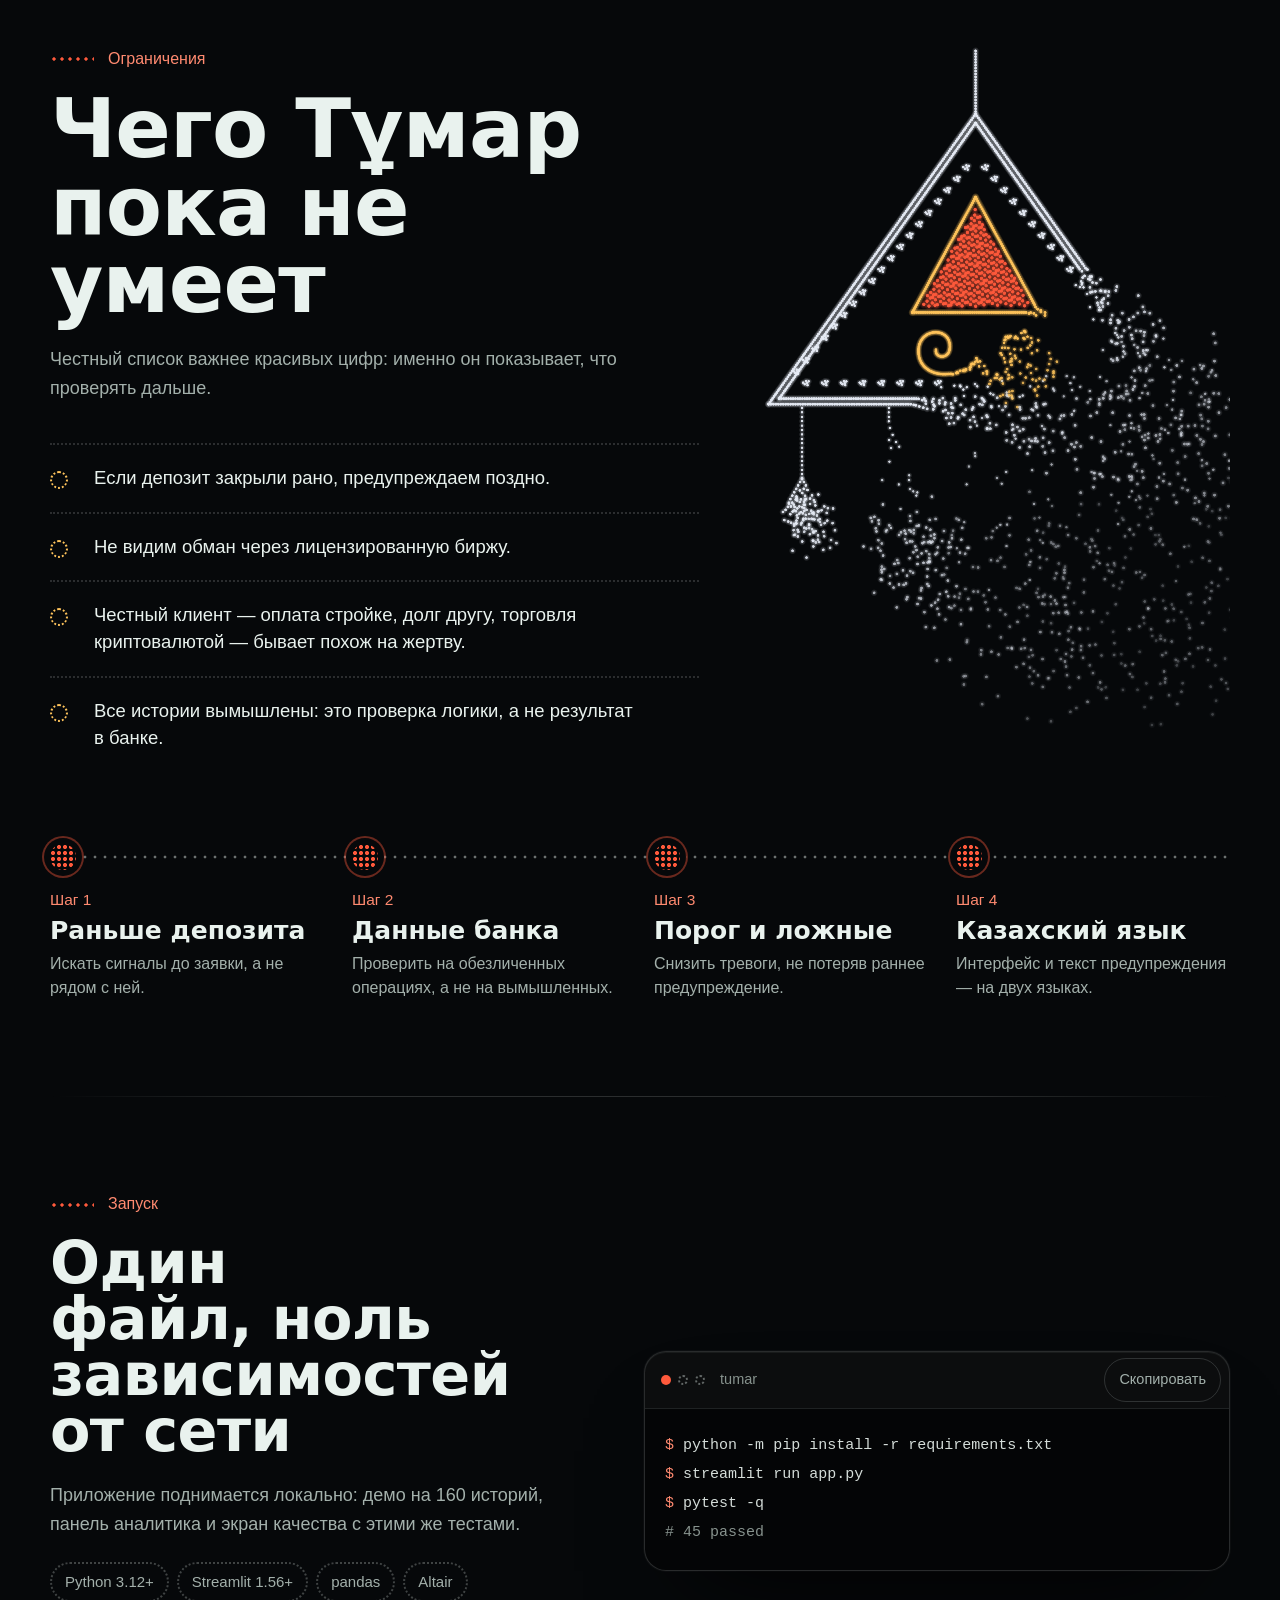
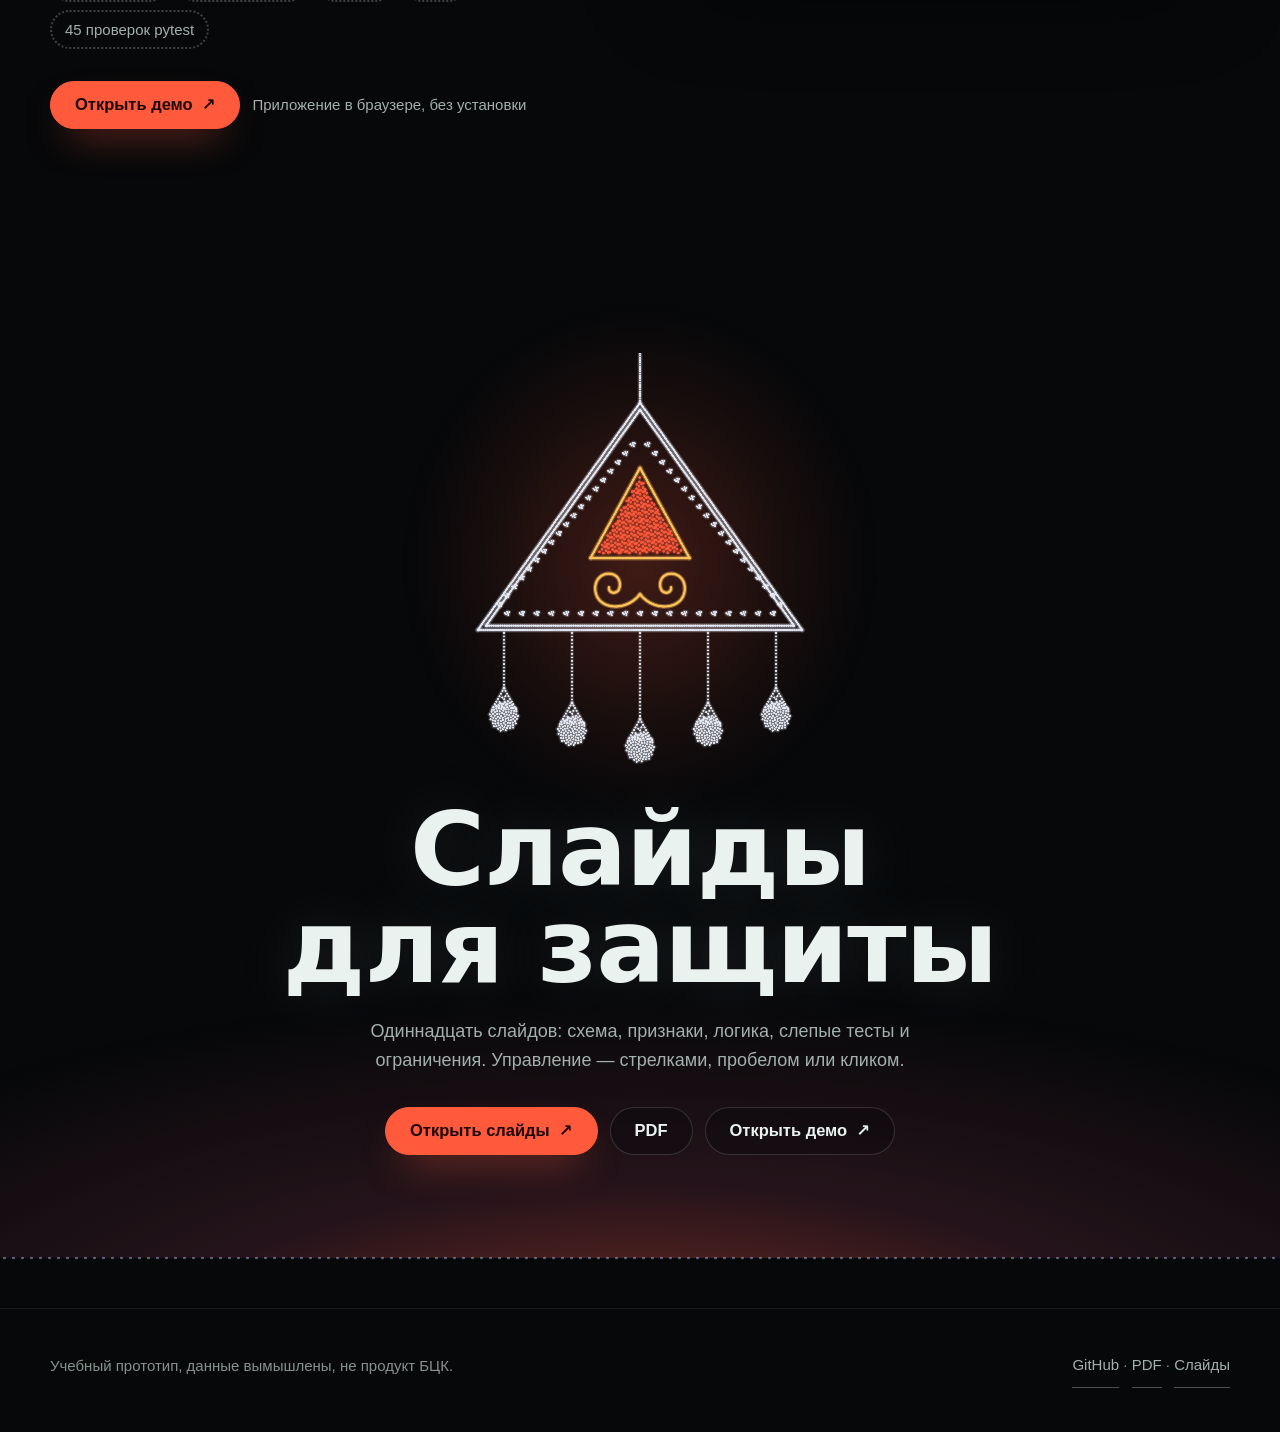
==== commit fba76550: "Link the live demo app from the site and the slides The app now runs at tumarr.streamlit.app, so vis" ====
--- a/docs/index.html
+++ b/docs/index.html
@@ -10,7 +10,7 @@
 <meta property="og:description" content="Пять признаков, объяснимое правило и три слепых теста без купюр.">
 <meta property="og:type" content="website">
 <link rel="icon" href="data:image/svg+xml,%3Csvg xmlns='http://www.w3.org/2000/svg' viewBox='0 0 32 32'%3E%3Cpath d='M16 3 29 27H3Z' fill='none' stroke='%23e6ebf5' stroke-width='1.6' stroke-dasharray='0 4' stroke-linecap='round'/%3E%3Cpath d='M16 12 22 24H10Z' fill='%23ff5a3c'/%3E%3C/svg%3E">
-<link rel="stylesheet" href="style.css?v=5">
+<link rel="stylesheet" href="style.css?v=6">
 </head>
 <body>
 <a class="skip" href="#main">К содержанию</a>
@@ -43,7 +43,8 @@
         <h1 class="rv" style="--d:.06s">Радар <br>медленных <em>схем</em></h1>
         <p class="lede rv" style="--d:.12s">Клиента неделями втягивают в лже-брокера. Тұмар видит, как отдельные переводы складываются в схему, и <b>предупреждает до того</b>, как он закроет депозит или возьмёт кредит.</p>
         <div class="cta-row rv" style="--d:.18s">
-          <a class="btn pri" href="slides.html">Смотреть слайды <span class="ar" aria-hidden="true">↗</span></a>
+          <a class="btn pri" href="https://tumarr.streamlit.app/" target="_blank" rel="noopener">Открыть демо <span class="ar" aria-hidden="true">↗</span></a>
+          <a class="btn" href="slides.html">Смотреть слайды <span class="ar" aria-hidden="true">↗</span></a>
           <a class="btn" href="#scheme">Как это выглядит</a>
         </div>
         <p class="hero-meta rv" style="--d:.24s">
@@ -332,6 +333,10 @@
         <div class="req rv" style="--d:.14s">
           <span>Python 3.12+</span><span>Streamlit 1.56+</span><span>pandas</span><span>Altair</span><span>45 проверок pytest</span>
         </div>
+        <div class="cta-row rv" style="--d:.18s">
+          <a class="btn pri" href="https://tumarr.streamlit.app/" target="_blank" rel="noopener">Открыть демо <span class="ar" aria-hidden="true">↗</span></a>
+          <span class="cta-note">Приложение в браузере, без установки</span>
+        </div>
       </div>
       <div class="term rv" style="--d:.08s">
         <div class="bar"><i></i><i></i><i></i><span>tumar</span><button id="copy" type="button">Скопировать</button></div>
@@ -351,6 +356,7 @@
       <div class="cta-row rv" style="--d:.15s">
         <a class="btn pri" href="slides.html">Открыть слайды <span class="ar" aria-hidden="true">↗</span></a>
         <a class="btn" href="slides.pdf">PDF</a>
+        <a class="btn" href="https://tumarr.streamlit.app/" target="_blank" rel="noopener">Открыть демо <span class="ar" aria-hidden="true">↗</span></a>
       </div>
     </div>
   </section>
@@ -367,6 +373,6 @@
 
 <dialog class="lb" id="lb" aria-label="Скриншот приложения"><button class="lb-x" type="button" aria-label="Закрыть">×</button><img src="img/app-client.jpg" alt=""></dialog>
 
-<script src="site.js?v=5"></script>
+<script src="site.js?v=6"></script>
 </body>
 </html>
--- a/docs/style.css
+++ b/docs/style.css
@@ -92,6 +92,8 @@
 .lede{margin-top:28px;font-size:clamp(18px,1.45vw,21px);line-height:1.5;color:var(--dim);max-width:36ch;font-weight:300}
 .lede b{color:var(--silver);font-weight:600}
 .cta-row{display:flex;flex-wrap:wrap;gap:12px;margin-top:32px}
+.cta-note{align-self:center;font-size:15px;color:var(--dim)}
+.hero .cta-row{max-width:520px}
 .hero-meta{display:flex;flex-wrap:wrap;gap:8px 22px;margin-top:28px;font-size:15px;color:var(--faint)}
 .hero-meta span{display:inline-flex;align-items:center;gap:9px}
 .hero-meta span::before{content:"";width:6px;height:6px;border-radius:50%;background:var(--turq);box-shadow:0 0 10px rgba(94,200,180,.8)}
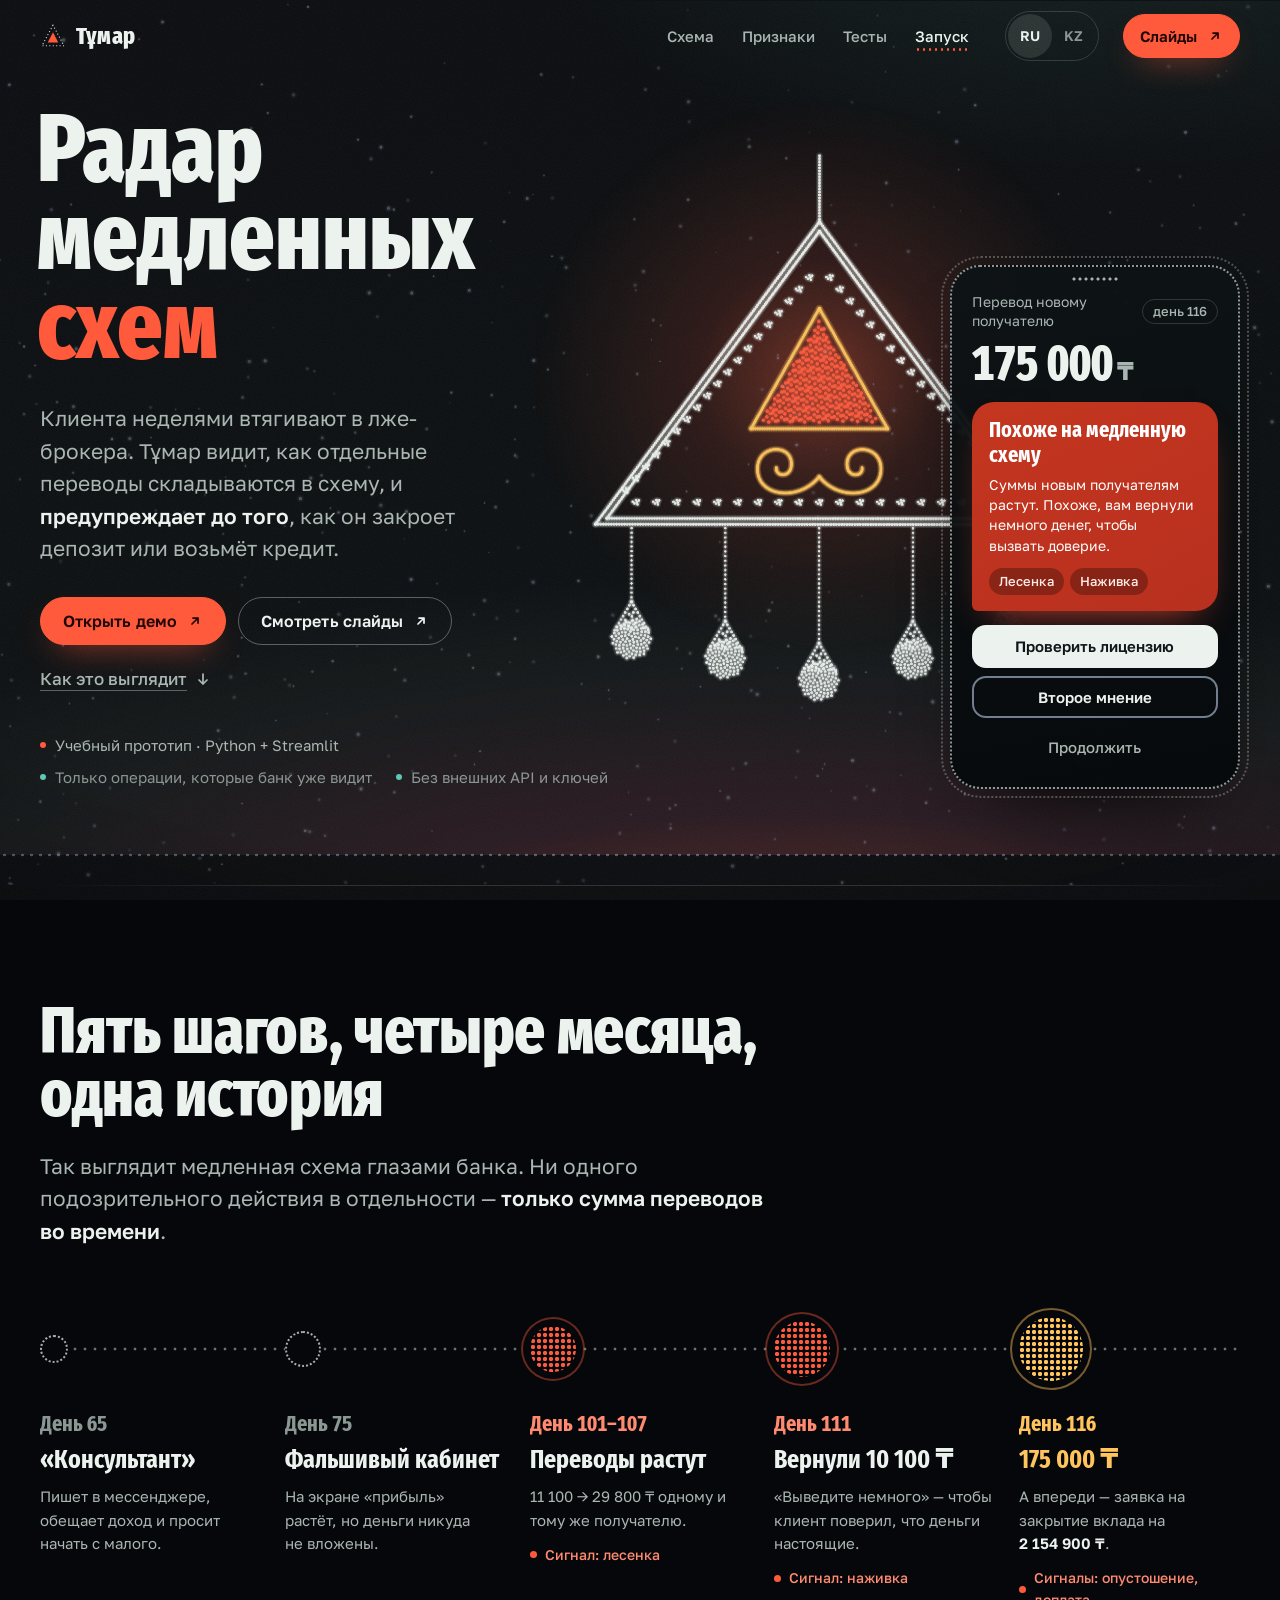
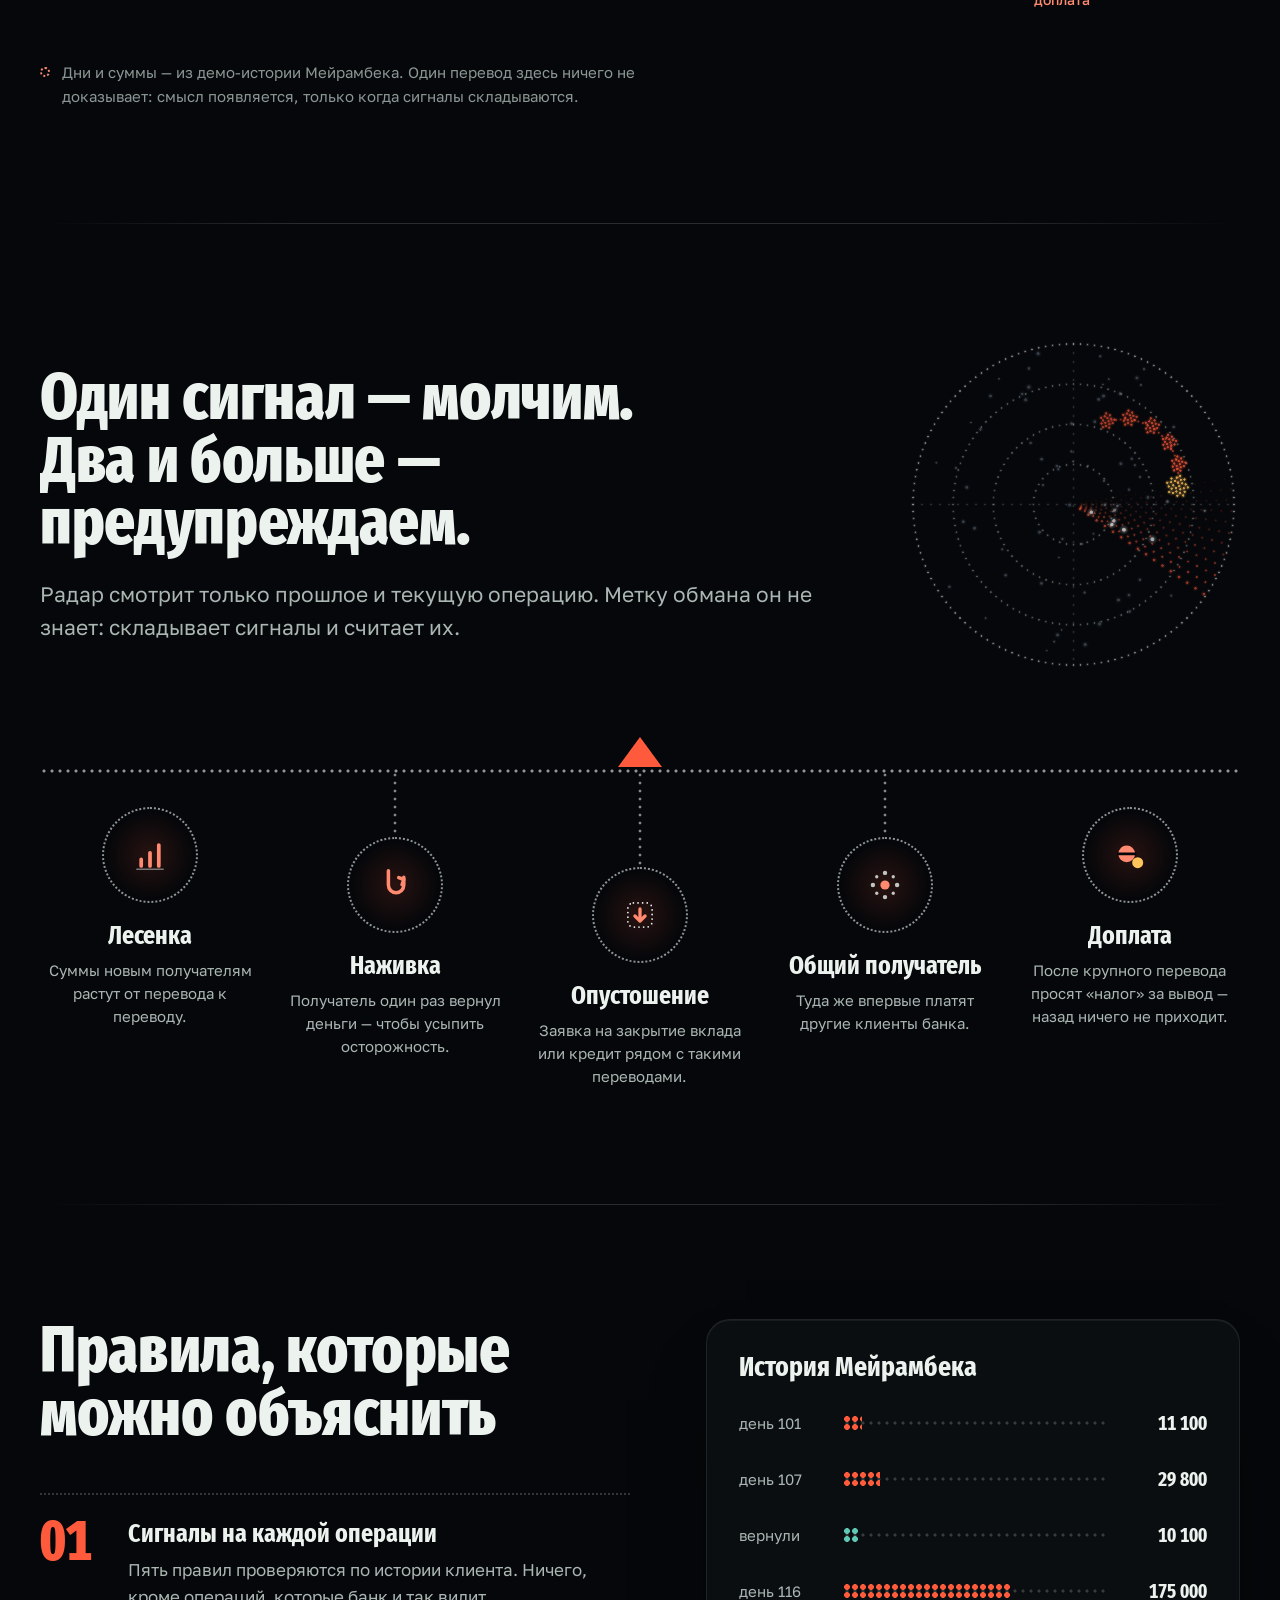
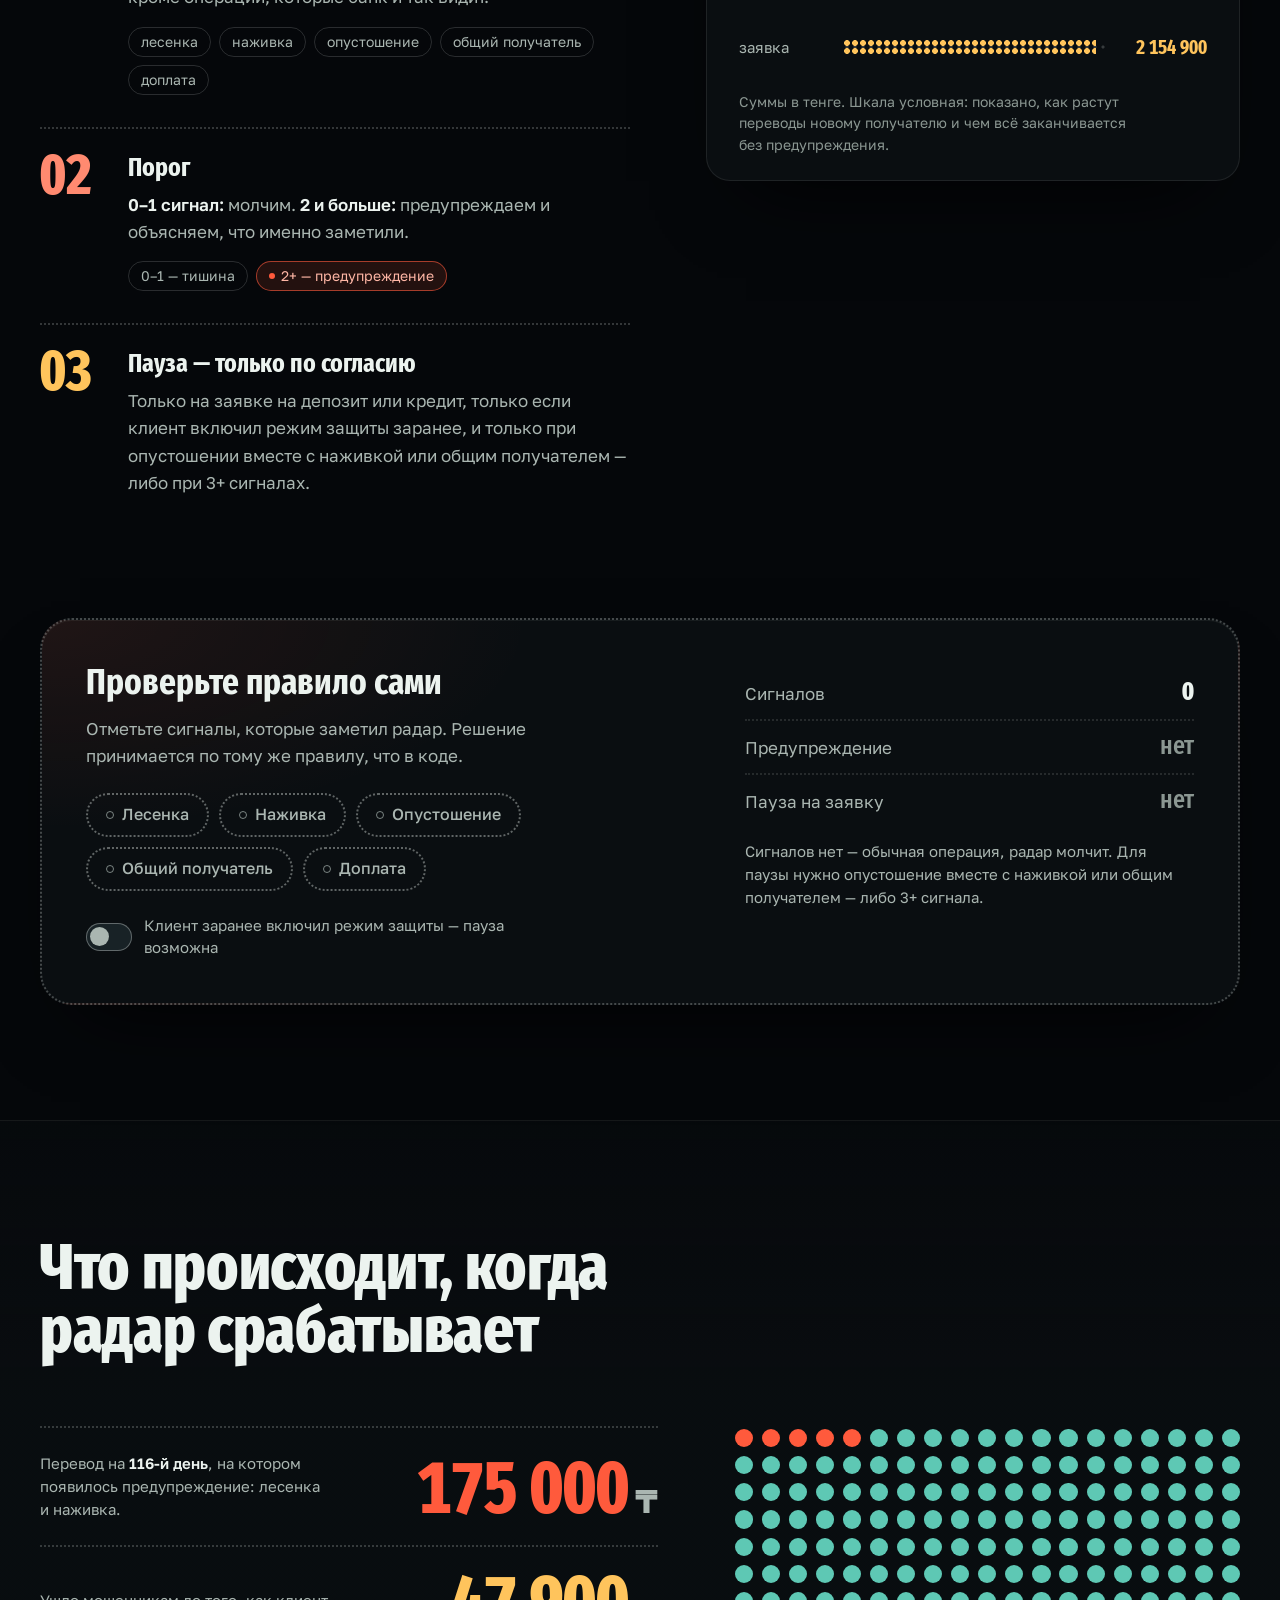
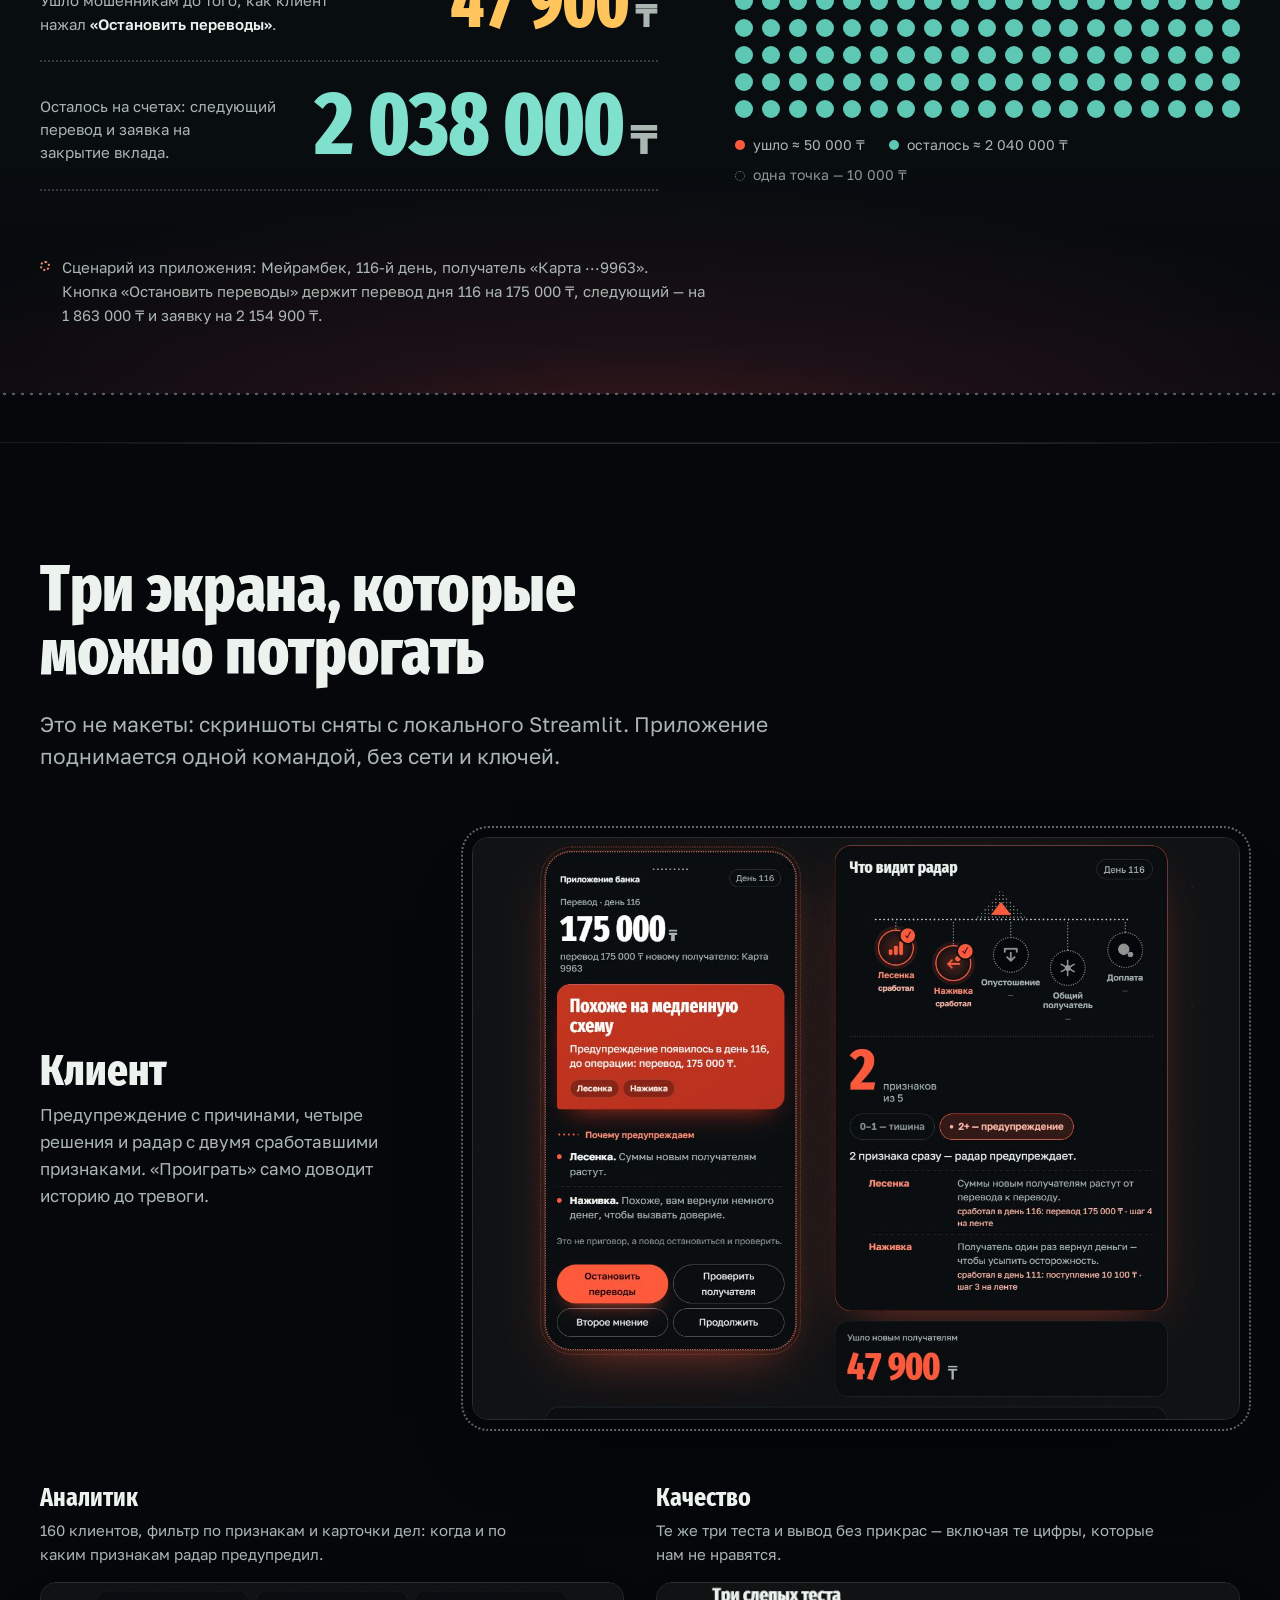
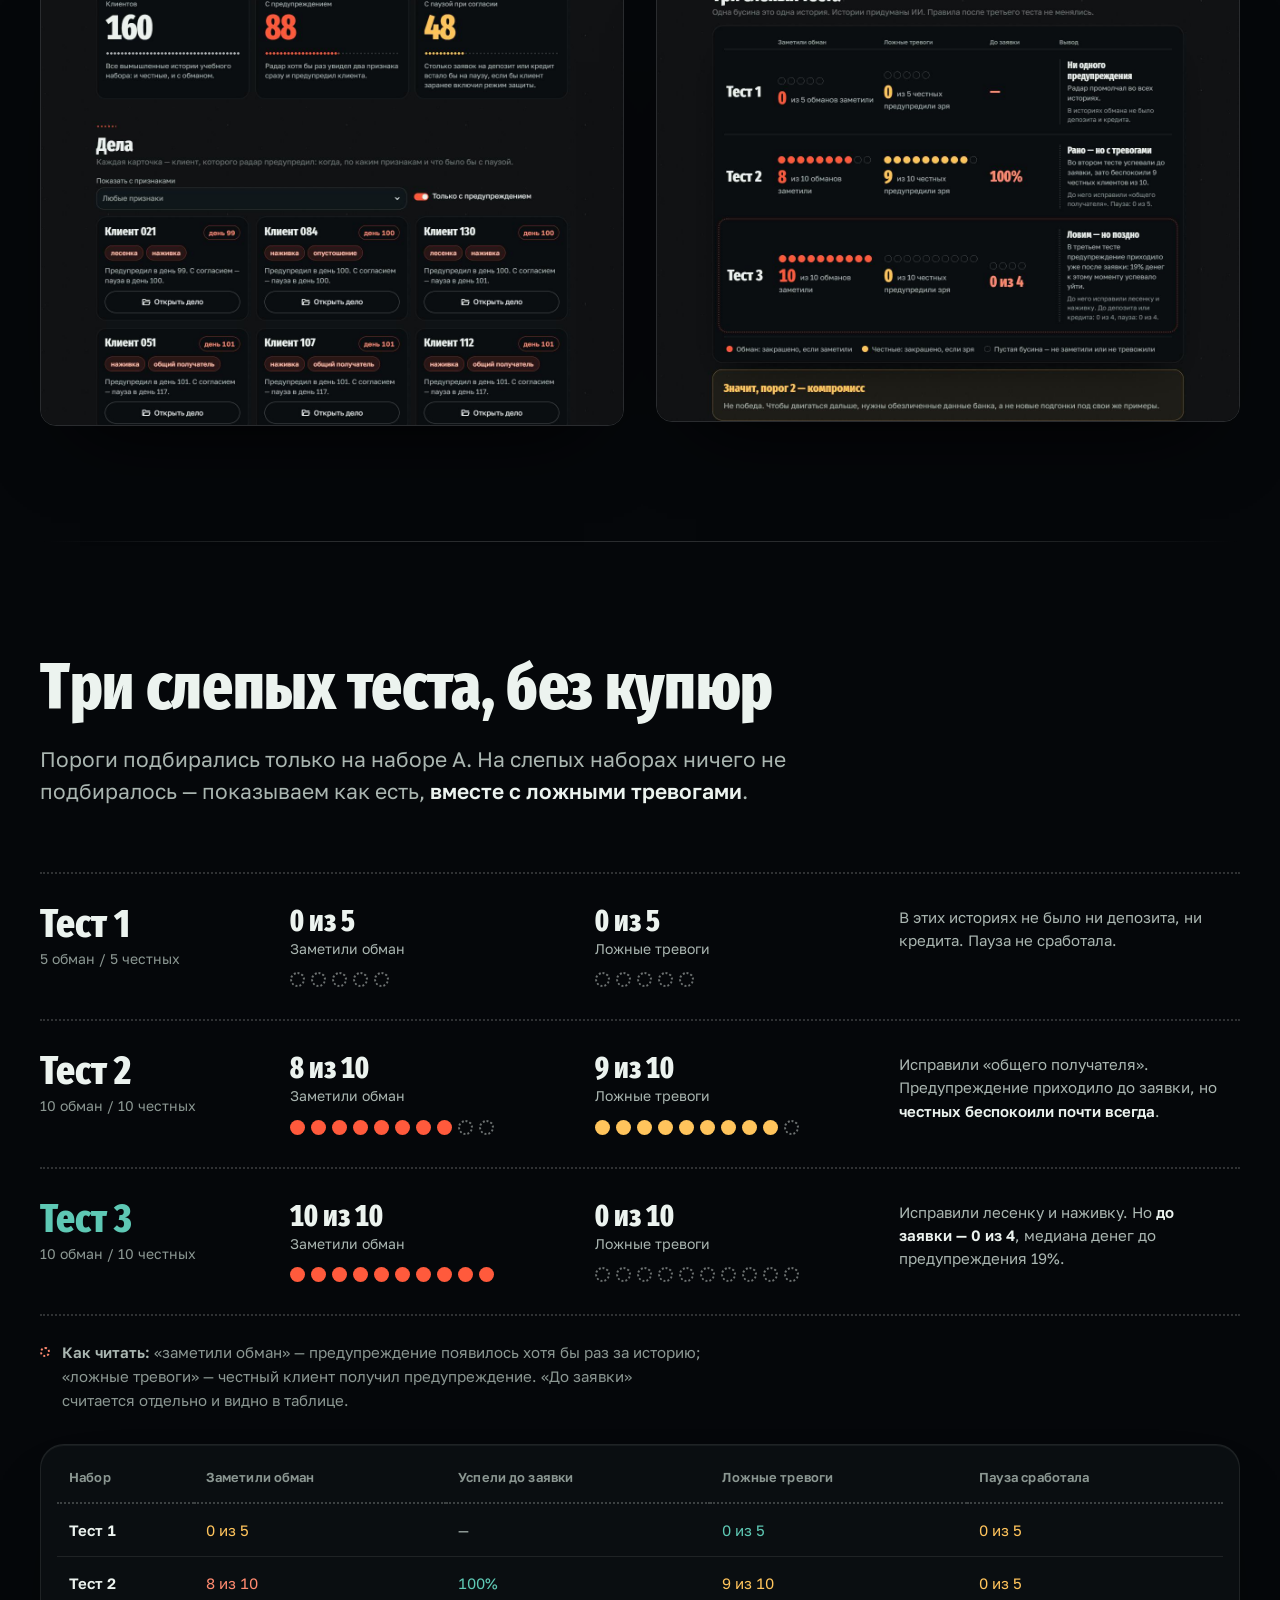
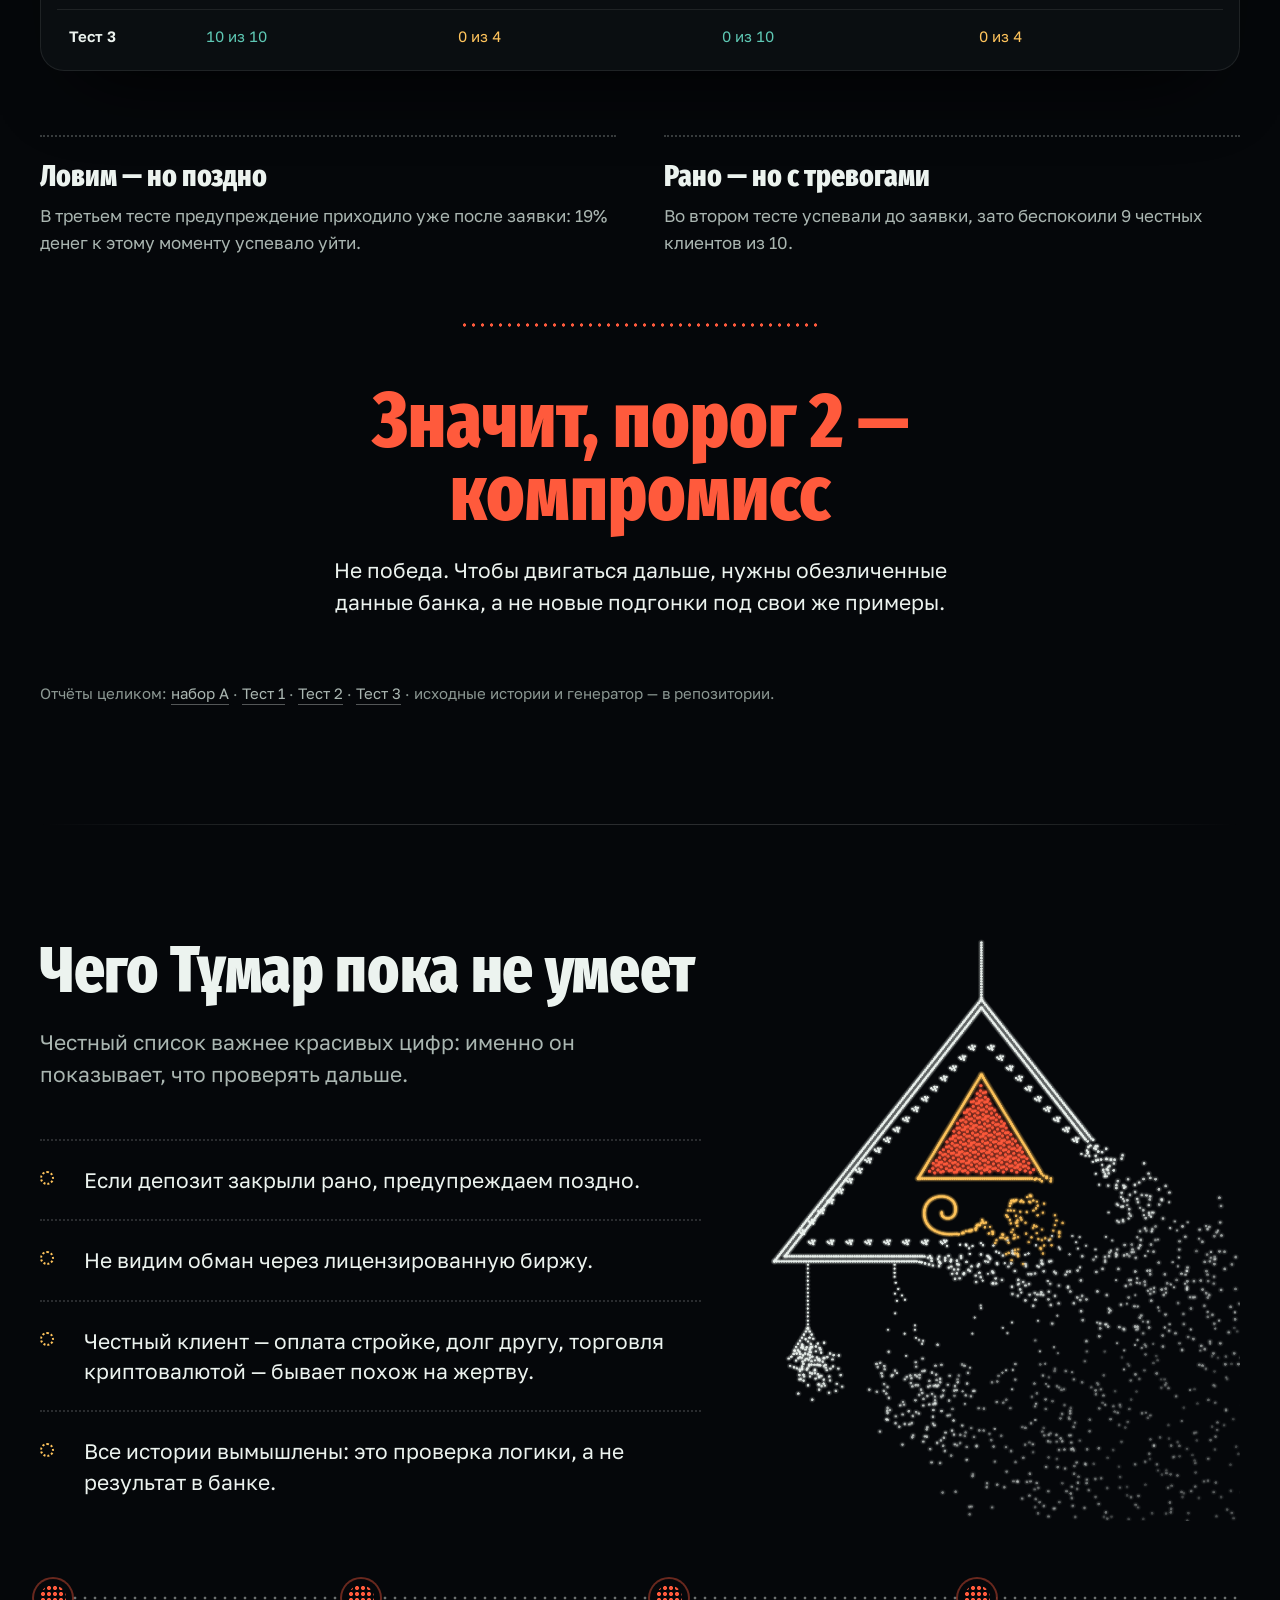
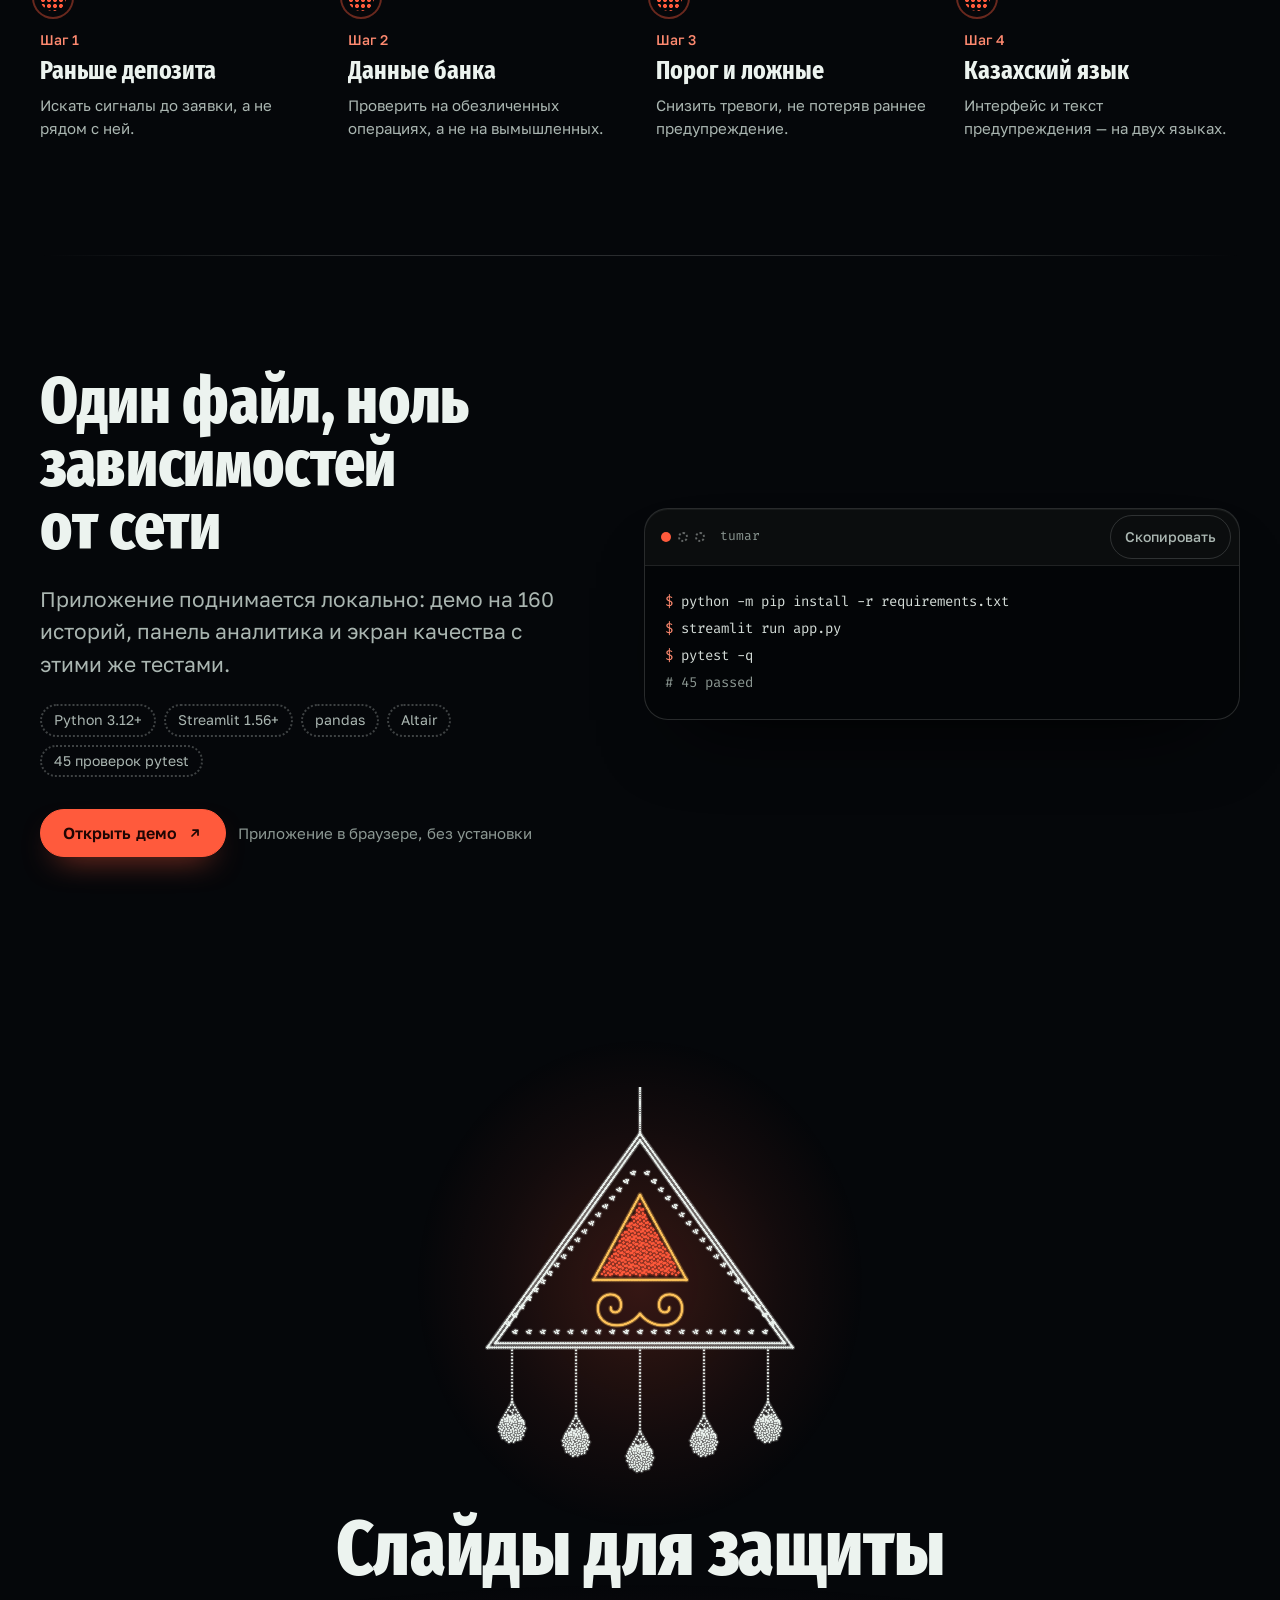
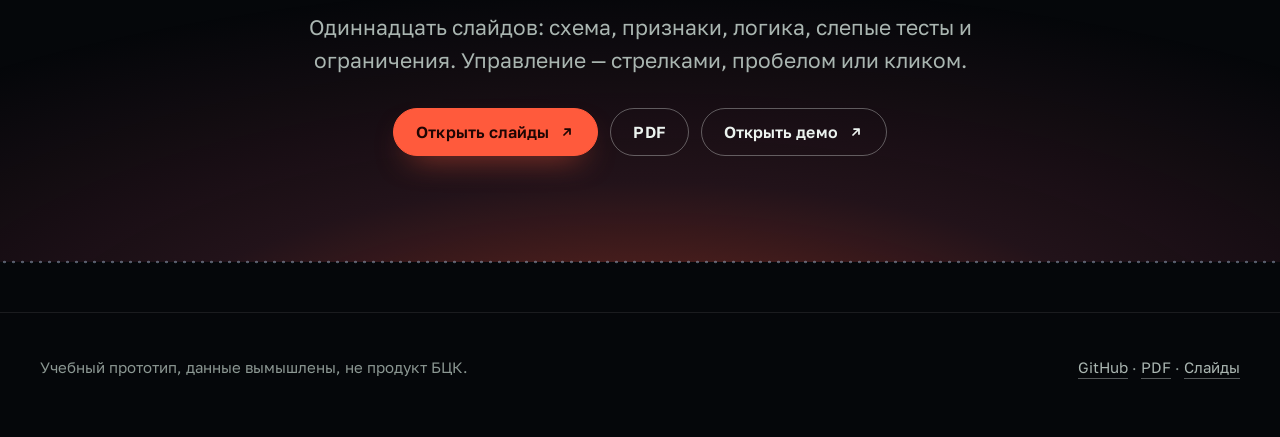
==== commit b199fa45: "Redesign the site and demo app around a shared design system Add DESIGN.md as the single source for " ====
--- a/docs/index.html
+++ b/docs/index.html
@@ -2,23 +2,29 @@
 <html lang="ru">
 <head>
 <meta charset="utf-8">
-<meta name="viewport" content="width=device-width,initial-scale=1">
+<meta name="viewport" content="width=device-width,initial-scale=1,viewport-fit=cover">
 <title>Тұмар — радар медленных мошеннических схем</title>
 <meta name="description" content="Учебный прототип: замечает медленную схему по истории переводов и предупреждает клиента до закрытия депозита или кредита.">
-<meta name="theme-color" content="#06080a">
+<meta name="theme-color" content="#05070a">
+<meta name="color-scheme" content="dark">
 <meta property="og:title" content="Тұмар — радар медленных мошеннических схем">
 <meta property="og:description" content="Пять признаков, объяснимое правило и три слепых теста без купюр.">
 <meta property="og:type" content="website">
-<link rel="icon" href="data:image/svg+xml,%3Csvg xmlns='http://www.w3.org/2000/svg' viewBox='0 0 32 32'%3E%3Cpath d='M16 3 29 27H3Z' fill='none' stroke='%23e6ebf5' stroke-width='1.6' stroke-dasharray='0 4' stroke-linecap='round'/%3E%3Cpath d='M16 12 22 24H10Z' fill='%23ff5a3c'/%3E%3C/svg%3E">
-<link rel="stylesheet" href="style.css?v=6">
+<link rel="alternate" hreflang="ru" href="index.html">
+<link rel="alternate" hreflang="kk" href="kz.html">
+<link rel="icon" href="data:image/svg+xml,%3Csvg xmlns='http://www.w3.org/2000/svg' viewBox='0 0 32 32'%3E%3Cpath d='M16 3 29 27H3Z' fill='none' stroke='%23ecf3ef' stroke-width='1.6' stroke-dasharray='0 4' stroke-linecap='round'/%3E%3Cpath d='M16 12 22 24H10Z' fill='%23ff5a3c'/%3E%3C/svg%3E">
+<link rel="preconnect" href="https://fonts.googleapis.com">
+<link rel="preconnect" href="https://fonts.gstatic.com" crossorigin>
+<link rel="stylesheet" href="https://fonts.googleapis.com/css2?family=Fira+Sans+Extra+Condensed:wght@700;800&family=Golos+Text:wght@400..700&family=Fira+Code:wght@400&display=swap">
+<link rel="stylesheet" href="style.css?v=7">
 </head>
 <body>
 <a class="skip" href="#main">К содержанию</a>
 
 <header class="hd" id="hd">
   <div class="wrap">
-    <a class="brand" href="#top" aria-label="Тұмар — на главную">
-      <svg viewBox="0 0 32 32" aria-hidden="true"><path d="M16 2.5 29.5 28H2.5Z" fill="none" stroke="#e6ebf5" stroke-width="1.5" stroke-dasharray="0 4.2" stroke-linecap="round"/><path d="M16 11.5 22.5 24h-13Z" fill="#ff5a3c"/></svg>
+    <a class="brand" href="#top" aria-label="Тұмар&nbsp;— на главную">
+      <svg viewBox="0 0 32 32" aria-hidden="true"><path d="M16 2.5 29.5 28H2.5Z" fill="none" stroke="#ecf3ef" stroke-width="1.5" stroke-dasharray="0 4.2" stroke-linecap="round"/><path d="M16 11.5 22.5 24h-13Z" fill="#ff5a3c"/></svg>
       Тұмар
     </a>
     <nav class="nav" id="nav" aria-label="Разделы">
@@ -26,10 +32,14 @@
       <a href="#signs">Признаки</a>
       <a href="#tests">Тесты</a>
       <a href="#run">Запуск</a>
+      <a class="nav-extra" href="slides.html">Слайды</a>
     </nav>
-    <button class="burger" id="burger" type="button" aria-expanded="false" aria-controls="nav" aria-label="Меню">☰</button>
-    <div class="lang" aria-label="Язык"><a class="on" href="index.html" lang="ru">RU</a><a href="kz.html" lang="kk" hreflang="kk">KZ</a></div>
-    <a class="btn pri sm" href="slides.html">Слайды <span class="ar" aria-hidden="true">↗</span></a>
+    <button class="burger" id="burger" type="button" aria-expanded="false" aria-controls="nav" aria-label="Меню">
+      <svg class="i m" viewBox="0 0 20 20" aria-hidden="true"><path d="M3.5 5.5h13M3.5 10h13M3.5 14.5h13"/></svg>
+      <svg class="i x" viewBox="0 0 20 20" aria-hidden="true"><path d="m5 5 10 10M15 5 5 15"/></svg>
+    </button>
+    <div class="lang" aria-label="Язык"><a class="on" href="index.html" lang="ru" aria-current="page">RU</a><a href="kz.html" lang="kk" hreflang="kk">KZ</a></div>
+    <a class="btn pri sm" href="slides.html">Слайды <svg class="i" viewBox="0 0 16 16" aria-hidden="true"><path d="M5 11 11 5M6 5h5v5"/></svg></a>
   </div>
   <div class="pg" id="pg" aria-hidden="true"></div>
 </header>
@@ -39,25 +49,25 @@
     <canvas class="sky" id="sky" aria-hidden="true"></canvas>
     <div class="wrap">
       <div>
-        <p class="eyebrow rv"><i></i>Учебный прототип<span class="hide-sm">&nbsp;· Python + Streamlit</span></p>
-        <h1 class="rv" style="--d:.06s">Радар <br>медленных <em>схем</em></h1>
-        <p class="lede rv" style="--d:.12s">Клиента неделями втягивают в лже-брокера. Тұмар видит, как отдельные переводы складываются в схему, и <b>предупреждает до того</b>, как он закроет депозит или возьмёт кредит.</p>
-        <div class="cta-row rv" style="--d:.18s">
-          <a class="btn pri" href="https://tumarr.streamlit.app/" target="_blank" rel="noopener">Открыть демо <span class="ar" aria-hidden="true">↗</span></a>
-          <a class="btn" href="slides.html">Смотреть слайды <span class="ar" aria-hidden="true">↗</span></a>
-          <a class="btn" href="#scheme">Как это выглядит</a>
-        </div>
-        <p class="hero-meta rv" style="--d:.24s">
+        <h1 data-enter>Радар <br>медленных <em>схем</em></h1>
+        <p class="lede" data-enter style="--d:90ms">Клиента неделями втягивают в лже-брокера. Тұмар видит, как отдельные переводы складываются в схему, и <b>предупреждает до того</b>, как он закроет депозит или возьмёт кредит.</p>
+        <div class="cta-row" data-enter style="--d:160ms">
+          <a class="btn pri" href="https://tumarr.streamlit.app/" target="_blank" rel="noopener">Открыть демо <svg class="i" viewBox="0 0 16 16" aria-hidden="true"><path d="M5 11 11 5M6 5h5v5"/></svg></a>
+          <a class="btn" href="slides.html">Смотреть слайды <svg class="i" viewBox="0 0 16 16" aria-hidden="true"><path d="M5 11 11 5M6 5h5v5"/></svg></a>
+        </div>
+        <a class="tlink" href="#scheme" data-enter style="--d:200ms">Как это выглядит <svg class="i" viewBox="0 0 16 16" aria-hidden="true"><path d="M8 3v10M4 9l4 4 4-4"/></svg></a>
+        <p class="hero-meta" data-enter style="--d:240ms">
+          <span>Учебный прототип · Python + Streamlit</span>
           <span>Только операции, которые банк уже видит</span>
           <span>Без внешних API и ключей</span>
         </p>
       </div>
 
-      <div class="stage rv" style="--d:.1s">
+      <div class="stage">
         <div class="art" id="art" aria-hidden="true"></div>
-        <div class="card" id="card">
-          <div class="top"><span>Перевод новому получателю</span><span class="chip">день 116</span></div>
-          <div class="amt">175 000<small>₸</small></div>
+        <div class="card" id="card" data-enter>
+          <div class="top"><span>Перевод новому получателю</span><span class="day">день 116</span></div>
+          <div class="amt">175&nbsp;000<small>₸</small></div>
           <div class="warn">
             <b>Похоже на медленную схему</b>
             <p>Суммы новым получателям растут. Похоже, вам вернули немного денег, чтобы вызвать доверие.</p>
@@ -73,120 +83,117 @@
     </div>
   </section>
 
-  <section id="scheme">
-    <div class="wrap">
-      <div class="sec-head">
-        <p class="kicker rv">Что происходит на самом деле</p>
-        <h2 class="rv" style="--d:.05s">Пять шагов, четыре месяца,<br>одна история</h2>
-        <p class="sub rv" style="--d:.1s">Так выглядит медленная схема глазами банка. Ни одного подозрительного действия в отдельности — <b>только сумма переводов во времени</b>.</p>
+  <section id="scheme" aria-labelledby="scheme-h">
+    <div class="wrap">
+      <div class="sec-head">
+        <h2 id="scheme-h">Пять шагов, четыре месяца,<br>одна история</h2>
+        <p class="sub">Так выглядит медленная схема глазами банка. Ни одного подозрительного действия в отдельности&nbsp;— <b>только сумма переводов во времени</b>.</p>
       </div>
 
       <div class="tl">
-        <article class="st rv" style="--d:.02s">
+        <article class="st">
           <span class="dot" aria-hidden="true"></span>
           <p class="day">День 65</p>
           <h3>«Консультант»</h3>
           <p>Пишет в мессенджере, обещает доход и просит начать с малого.</p>
         </article>
-        <article class="st rv" style="--d:.06s">
+        <article class="st">
           <span class="dot" aria-hidden="true"></span>
           <p class="day">День 75</p>
           <h3>Фальшивый кабинет</h3>
           <p>На экране «прибыль» растёт, но деньги никуда не вложены.</p>
         </article>
-        <article class="st hot rv" style="--d:.1s">
+        <article class="st hot">
           <span class="dot" aria-hidden="true"></span>
           <p class="day">День 101–107</p>
           <h3>Переводы растут</h3>
-          <p>11 100 → 29 800 ₸ одному и тому же получателю.</p>
+          <p>11&nbsp;100 → 29&nbsp;800&nbsp;₸ одному и тому же получателю.</p>
           <span class="sg">Сигнал: лесенка</span>
         </article>
-        <article class="st hot rv" style="--d:.14s">
+        <article class="st hot">
           <span class="dot" aria-hidden="true"></span>
           <p class="day">День 111</p>
-          <h3>Вернули 10 100 ₸</h3>
-          <p>«Выведите немного» — чтобы клиент поверил, что деньги настоящие.</p>
+          <h3>Вернули 10&nbsp;100&nbsp;₸</h3>
+          <p>«Выведите немного»&nbsp;— чтобы клиент поверил, что деньги настоящие.</p>
           <span class="sg">Сигнал: наживка</span>
         </article>
-        <article class="st end rv" style="--d:.18s">
+        <article class="st end">
           <span class="dot" aria-hidden="true"></span>
           <p class="day">День 116</p>
-          <h3>175 000 ₸</h3>
-          <p>А впереди — заявка на закрытие вклада на <b>2 154 900 ₸</b>.</p>
+          <h3>175&nbsp;000&nbsp;₸</h3>
+          <p>А впереди&nbsp;— заявка на закрытие вклада на <b>2&nbsp;154&nbsp;900&nbsp;₸</b>.</p>
           <span class="sg">Сигналы: опустошение, доплата</span>
         </article>
       </div>
-      <p class="tl-note rv" style="--d:.2s">Дни и суммы — из демо-истории Мейрамбека. Один перевод здесь ничего не доказывает: смысл появляется, только когда сигналы складываются.</p>
-    </div>
-  </section>
-
-  <section id="signs">
+      <p class="aside-note tl-note">Дни и суммы&nbsp;— из демо-истории Мейрамбека. Один перевод здесь ничего не доказывает: смысл появляется, только когда сигналы складываются.</p>
+    </div>
+  </section>
+
+  <section id="signs" aria-labelledby="signs-h">
     <div class="wrap">
       <div class="radar" id="radar" aria-hidden="true"></div>
       <div class="sec-head">
-        <p class="kicker rv">Пять признаков</p>
-        <h2 class="rv" style="--d:.05s">Один сигнал — молчим.<br>Два и больше — предупреждаем.</h2>
-        <p class="sub rv" style="--d:.1s">Радар смотрит только прошлое и текущую операцию. Метку обмана он не знает: складывает сигналы и считает их.</p>
+        <h2 id="signs-h">Один сигнал&nbsp;— молчим.<br>Два и больше&nbsp;— предупреждаем.</h2>
+        <p class="sub">Радар смотрит только прошлое и текущую операцию. Метку обмана он не знает: складывает сигналы и считает их.</p>
       </div>
       <div class="grid5">
-        <article class="sig rv" style="--d:.02s"><span class="n">01</span>
-          <svg class="ico" viewBox="0 0 40 40" aria-hidden="true"><path d="M12 30V24M20 30V18M28 30V11" stroke="currentColor" stroke-width="3.4" stroke-linecap="round"/><path d="M8 33h24" stroke="#e6ebf5" stroke-width="1.4" stroke-linecap="round" opacity=".45"/></svg>
+        <article class="sig">
+          <svg class="ico" viewBox="0 0 40 40" aria-hidden="true"><path d="M12 30V24M20 30V18M28 30V11" stroke="currentColor" stroke-width="3.4" stroke-linecap="round"/><path d="M8 33h24" stroke="#ecf3ef" stroke-width="1.4" stroke-linecap="round" opacity=".45"/></svg>
           <h3>Лесенка</h3><p>Суммы новым получателям растут от перевода к переводу.</p>
         </article>
-        <article class="sig rv" style="--d:.06s"><span class="n">02</span>
+        <article class="sig">
           <svg class="ico" viewBox="0 0 40 40" aria-hidden="true"><path d="M14 7v13a7 7 0 0 0 14 0v-7" fill="none" stroke="currentColor" stroke-width="3.2" stroke-linecap="round"/><path d="M28 15l-4.6-1.8M28 15l-1.6 4.6" fill="none" stroke="currentColor" stroke-width="3.2" stroke-linecap="round"/></svg>
-          <h3>Наживка</h3><p>Получатель один раз вернул деньги — чтобы усыпить осторожность.</p>
-        </article>
-        <article class="sig rv" style="--d:.1s"><span class="n">03</span>
-          <svg class="ico" viewBox="0 0 40 40" aria-hidden="true"><rect x="9" y="9" width="22" height="22" rx="5" fill="none" stroke="#e6ebf5" stroke-width="1.6" stroke-dasharray="0 4.2" stroke-linecap="round"/><path d="M20 14.5v11m0 0 4.6-4.6M20 25.5l-4.6-4.6" fill="none" stroke="currentColor" stroke-width="3" stroke-linecap="round" stroke-linejoin="round"/></svg>
+          <h3>Наживка</h3><p>Получатель один раз вернул деньги&nbsp;— чтобы усыпить осторожность.</p>
+        </article>
+        <article class="sig">
+          <svg class="ico" viewBox="0 0 40 40" aria-hidden="true"><rect x="9" y="9" width="22" height="22" rx="5" fill="none" stroke="#ecf3ef" stroke-width="1.6" stroke-dasharray="0 4.2" stroke-linecap="round"/><path d="M20 14.5v11m0 0 4.6-4.6M20 25.5l-4.6-4.6" fill="none" stroke="currentColor" stroke-width="3" stroke-linecap="round" stroke-linejoin="round"/></svg>
           <h3>Опустошение</h3><p>Заявка на закрытие вклада или кредит рядом с такими переводами.</p>
         </article>
-        <article class="sig rv" style="--d:.14s"><span class="n">04</span>
-          <svg class="ico" viewBox="0 0 40 40" aria-hidden="true"><circle cx="20" cy="20" r="4.2" fill="currentColor"/><g fill="#e6ebf5" opacity=".8"><circle cx="20" cy="9" r="2"/><circle cx="20" cy="31" r="2"/><circle cx="9" cy="20" r="2"/><circle cx="31" cy="20" r="2"/><circle cx="12.5" cy="12.5" r="1.5"/><circle cx="27.5" cy="27.5" r="1.5"/><circle cx="27.5" cy="12.5" r="1.5"/><circle cx="12.5" cy="27.5" r="1.5"/></g></svg>
+        <article class="sig">
+          <svg class="ico" viewBox="0 0 40 40" aria-hidden="true"><circle cx="20" cy="20" r="4.2" fill="currentColor"/><g fill="#ecf3ef" opacity=".8"><circle cx="20" cy="9" r="2"/><circle cx="20" cy="31" r="2"/><circle cx="9" cy="20" r="2"/><circle cx="31" cy="20" r="2"/><circle cx="12.5" cy="12.5" r="1.5"/><circle cx="27.5" cy="27.5" r="1.5"/><circle cx="27.5" cy="12.5" r="1.5"/><circle cx="12.5" cy="27.5" r="1.5"/></g></svg>
           <h3>Общий получатель</h3><p>Туда же впервые платят другие клиенты банка.</p>
         </article>
-        <article class="sig rv" style="--d:.18s"><span class="n">05</span>
-          <svg class="ico" viewBox="0 0 40 40" aria-hidden="true"><circle cx="17" cy="19" r="7.6" fill="currentColor"/><circle cx="27" cy="27" r="5" fill="#ffc45c"/><path d="M9.4 19h15.2" stroke="#0c0f2c" stroke-width="2.6" stroke-linecap="round"/></svg>
-          <h3>Доплата</h3><p>После крупного перевода просят «налог» за вывод — назад ничего не приходит.</p>
-        </article>
-      </div>
-    </div>
-  </section>
-
-  <section id="logic">
+        <article class="sig">
+          <svg class="ico" viewBox="0 0 40 40" aria-hidden="true"><circle cx="17" cy="19" r="7.6" fill="currentColor"/><circle cx="27" cy="27" r="5" fill="#ffc45c"/><path d="M9.4 19h15.2" stroke="#05070a" stroke-width="2.6" stroke-linecap="round"/></svg>
+          <h3>Доплата</h3><p>После крупного перевода просят «налог» за вывод&nbsp;— назад ничего не приходит.</p>
+        </article>
+      </div>
+    </div>
+  </section>
+
+  <section id="logic" aria-labelledby="logic-h">
     <div class="wrap">
       <div class="logic">
         <div>
-          <p class="kicker rv">Как принимается решение</p>
-          <h2 class="rv" style="--d:.05s">Правила, которые можно объяснить</h2>
+          <h2 id="logic-h">Правила, которые можно объяснить</h2>
           <div class="rules">
-            <div class="rule rv" style="--d:.08s"><span class="num">01</span><div><h3>Сигналы на каждой операции</h3>
+            <div class="rule"><span class="num">01</span><div><h3>Сигналы на каждой операции</h3>
               <p>Пять правил проверяются по истории клиента. Ничего, кроме операций, которые банк и так видит.</p>
               <div class="thresh"><span class="pill">лесенка</span><span class="pill">наживка</span><span class="pill">опустошение</span><span class="pill">общий получатель</span><span class="pill">доплата</span></div>
             </div></div>
-            <div class="rule rv" style="--d:.12s"><span class="num">02</span><div><h3>Порог</h3>
+            <div class="rule"><span class="num">02</span><div><h3>Порог</h3>
               <p><b>0–1 сигнал:</b> молчим. <b>2 и больше:</b> предупреждаем и объясняем, что именно заметили.</p>
-              <div class="thresh"><span class="pill">0–1 — тишина</span><span class="pill hot">2+ — предупреждение</span></div>
+              <div class="thresh"><span class="pill">0–1&nbsp;— тишина</span><span class="pill hot">2+&nbsp;— предупреждение</span></div>
             </div></div>
-            <div class="rule rv" style="--d:.16s"><span class="num">03</span><div><h3>Пауза — только по согласию</h3>
-              <p>Только на заявке на депозит или кредит, только если клиент включил режим защиты заранее, и только при опустошении вместе с наживкой или общим получателем — либо при 3+ сигналах.</p>
+            <div class="rule"><span class="num">03</span><div><h3>Пауза&nbsp;— только по согласию</h3>
+              <p>Только на заявке на депозит или кредит, только если клиент включил режим защиты заранее, и только при опустошении вместе с наживкой или общим получателем&nbsp;— либо при 3+ сигналах.</p>
             </div></div>
           </div>
         </div>
-        <aside class="bars rv" style="--d:.1s" id="bars" aria-label="Как сигналы складываются в предупреждение">
+        <aside class="bars panel" id="bars" aria-label="Как сигналы складываются в предупреждение">
           <p class="title">История Мейрамбека</p>
-          <div class="row"><span class="lbl">день 101</span><div class="rail"><span class="fill carn" style="--w:7%"></span></div><span class="val">11 100</span></div>
-          <div class="row"><span class="lbl">день 107</span><div class="rail"><span class="fill carn" style="--w:14%"></span></div><span class="val">29 800</span></div>
-          <div class="row"><span class="lbl">вернули</span><div class="rail"><span class="fill turq" style="--w:5%"></span></div><span class="val">10 100</span></div>
-          <div class="row"><span class="lbl">день 116</span><div class="rail"><span class="fill carn" style="--w:64%"></span></div><span class="val">175 000</span></div>
-          <div class="row"><span class="lbl">заявка</span><div class="rail"><span class="fill amber" style="--w:96%"></span></div><span class="val">2 154 900</span></div>
+          <div class="row"><span class="lbl">день 101</span><div class="rail"><span class="fill carn" style="--w:7%"></span></div><span class="val">11&nbsp;100</span></div>
+          <div class="row"><span class="lbl">день 107</span><div class="rail"><span class="fill carn" style="--w:14%"></span></div><span class="val">29&nbsp;800</span></div>
+          <div class="row"><span class="lbl">вернули</span><div class="rail"><span class="fill turq" style="--w:5%"></span></div><span class="val">10&nbsp;100</span></div>
+          <div class="row"><span class="lbl">день 116</span><div class="rail"><span class="fill carn" style="--w:64%"></span></div><span class="val">175&nbsp;000</span></div>
+          <div class="row"><span class="lbl">заявка</span><div class="rail"><span class="fill amber" style="--w:96%"></span></div><span class="val">2&nbsp;154&nbsp;900</span></div>
           <p class="cap">Суммы в тенге. Шкала условная: показано, как растут переводы новому получателю и чем всё заканчивается без предупреждения.</p>
         </aside>
       </div>
 
-      <div class="sim rv" style="--d:.06s">
+      <div class="sim">
         <div>
-          <p class="title">Проверьте правило сами</p>
+          <h3 class="title">Проверьте правило сами</h3>
           <p class="lead">Отметьте сигналы, которые заметил радар. Решение принимается по тому же правилу, что в коде.</p>
           <div class="chips" role="group" aria-label="Сигналы">
             <button class="chip" type="button" data-sig="les" aria-pressed="false">Лесенка</button>
@@ -195,92 +202,94 @@
             <button class="chip" type="button" data-sig="obsh" aria-pressed="false">Общий получатель</button>
             <button class="chip" type="button" data-sig="dop" aria-pressed="false">Доплата</button>
           </div>
-          <label class="switch"><input type="checkbox" id="prot"><span>Клиент заранее включил режим защиты — пауза возможна</span></label>
+          <label class="switch"><input type="checkbox" id="prot"><span>Клиент заранее включил режим защиты&nbsp;— пауза возможна</span></label>
         </div>
         <div class="out" aria-live="polite">
           <div class="out-row"><span>Сигналов</span><b id="cnt">0</b></div>
           <div class="out-row"><span>Предупреждение</span><b id="warnv" class="no">нет</b></div>
           <div class="out-row"><span>Пауза на заявку</span><b id="pausev" class="no">нет</b></div>
-          <p class="why" id="why">Сигналов нет — обычная операция, радар молчит.</p>
-        </div>
-      </div>
-    </div>
-  </section>
-
-  <section id="demo">
-    <div class="wrap">
-      <div class="sec-head">
-        <p class="kicker rv">Демо в цифрах</p>
-        <h2 class="rv" style="--d:.05s">Что происходит, когда радар срабатывает</h2>
-      </div>
-      <div class="stats">
-        <div class="stat rv" style="--d:.05s"><div class="v">175 000<small>₸</small></div><p class="k">Перевод на <b>116-й день</b>, на котором появилось предупреждение: лесенка и наживка.</p></div>
-        <div class="stat a rv" style="--d:.1s"><div class="v">47 900<small>₸</small></div><p class="k">Ушло мошенникам до того, как клиент нажал <b>«Остановить переводы»</b>.</p></div>
-        <div class="stat t rv" style="--d:.15s"><div class="v">2 038 000<small>₸</small></div><p class="k">Осталось на счетах: следующий перевод и заявка на закрытие вклада.</p></div>
-      </div>
-      <p class="demo-note rv" style="--d:.2s">Сценарий из приложения: Мейрамбек, 116-й день, получатель «Карта ···9963». Кнопка «Остановить переводы» держит перевод дня 116 на 175 000 ₸, следующий — на 1 863 000 ₸ и заявку на 2 154 900 ₸.</p>
-    </div>
-  </section>
-
-  <section id="app">
-    <div class="wrap">
-      <div class="sec-head">
-        <p class="kicker rv">Приложение</p>
-        <h2 class="rv" style="--d:.05s">Три экрана, которые можно потрогать</h2>
-        <p class="sub rv" style="--d:.1s">Это не макеты: скриншоты сняты с локального Streamlit. Приложение поднимается одной командой, без сети и ключей.</p>
+          <p class="why" id="why">Сигналов нет&nbsp;— обычная операция, радар молчит.</p>
+        </div>
+      </div>
+    </div>
+  </section>
+
+  <section id="demo" class="horizon" aria-labelledby="demo-h">
+    <div class="wrap">
+      <div class="sec-head">
+        <h2 id="demo-h">Что происходит, когда радар срабатывает</h2>
+      </div>
+      <div class="ledger">
+        <div class="stats">
+          <div class="stat"><div class="v">175&nbsp;000<small>₸</small></div><p class="k">Перевод на <b>116-й день</b>, на котором появилось предупреждение: лесенка и наживка.</p></div>
+          <div class="stat a"><div class="v">47&nbsp;900<small>₸</small></div><p class="k">Ушло мошенникам до того, как клиент нажал <b>«Остановить переводы»</b>.</p></div>
+          <div class="stat t"><div class="v">2&nbsp;038&nbsp;000<small>₸</small></div><p class="k">Осталось на счетах: следующий перевод и заявка на закрытие вклада.</p></div>
+        </div>
+        <figure class="field-wrap" aria-label="Ушло 47 900 ₸, осталось 2 038 000 ₸: одна точка&nbsp;— 10 000 ₸">
+          <div class="field" id="field" data-lost="5" data-kept="204" aria-hidden="true"></div>
+          <p class="field-key" aria-hidden="true"><span class="l">ушло ≈ 50&nbsp;000&nbsp;₸</span><span class="k">осталось ≈ 2&nbsp;040&nbsp;000&nbsp;₸</span><span class="s">одна точка&nbsp;— 10&nbsp;000&nbsp;₸</span></p>
+        </figure>
+      </div>
+      <p class="aside-note demo-note">Сценарий из приложения: Мейрамбек, 116-й день, получатель «Карта ···9963». Кнопка «Остановить переводы» держит перевод дня 116 на 175&nbsp;000&nbsp;₸, следующий&nbsp;— на 1&nbsp;863&nbsp;000&nbsp;₸ и заявку на 2&nbsp;154&nbsp;900&nbsp;₸.</p>
+    </div>
+  </section>
+
+  <section id="app" aria-labelledby="app-h">
+    <div class="wrap">
+      <div class="sec-head">
+        <h2 id="app-h">Три экрана, которые можно потрогать</h2>
+        <p class="sub">Это не макеты: скриншоты сняты с локального Streamlit. Приложение поднимается одной командой, без сети и ключей.</p>
       </div>
       <div class="shots">
-        <figure class="shot rv" style="--d:.03s">
-          <img src="img/app-client.jpg" width="1284" height="956" loading="lazy"
-               alt="Экран клиента: график операций, предупреждение на 116-й день, причины и четыре кнопки решения">
-          <figcaption><b>Клиент</b>Лента операций по дням, предупреждение с причинами и четыре решения. «Проиграть» само доводит историю до тревоги.</figcaption>
+        <figure class="shot">
+          <figcaption><b>Клиент</b>Предупреждение с причинами, четыре решения и радар с двумя сработавшими признаками. «Проиграть» само доводит историю до тревоги.</figcaption>
+          <img src="img/app-client.jpg" width="1279" height="970" loading="lazy" decoding="async"
+               alt="Экран клиента: предупреждение на 116-й день, причины, четыре кнопки решения и радар с двумя сработавшими признаками">
         </figure>
-        <figure class="shot rv" style="--d:.07s">
-          <img src="img/app-analyst.jpg" width="1284" height="974" loading="lazy"
-               alt="Экран аналитика: 160 клиентов, фильтр по признакам и таблица дел с днём предупреждения">
-          <figcaption><b>Аналитик</b>160 клиентов, фильтр по признакам и дело выбранного клиента со справкой на скачивание.</figcaption>
+        <figure class="shot">
+          <figcaption><b>Аналитик</b>160 клиентов, фильтр по признакам и карточки дел: когда и по каким признакам радар предупредил.</figcaption>
+          <img src="img/app-analyst.jpg" width="1284" height="974" loading="lazy" decoding="async"
+               alt="Экран аналитика: 160 клиентов, фильтр по признакам и карточки дел с днём предупреждения">
         </figure>
-        <figure class="shot rv" style="--d:.11s">
-          <img src="img/app-quality.jpg" width="1284" height="974" loading="lazy"
-               alt="Экран качества: три слепых теста бусинами и подробные отчёты">
-          <figcaption><b>Качество</b>Те же три теста и отчёты целиком — включая те цифры, которые нам не нравятся.</figcaption>
+        <figure class="shot">
+          <figcaption><b>Качество</b>Те же три теста и вывод без прикрас&nbsp;— включая те цифры, которые нам не нравятся.</figcaption>
+          <img src="img/app-quality.jpg" width="1284" height="966" loading="lazy" decoding="async"
+               alt="Экран качества: три слепых теста бусинами и вывод «порог 2 — компромисс»">
         </figure>
       </div>
     </div>
   </section>
 
-  <section id="tests">
-    <div class="wrap">
-      <div class="sec-head">
-        <p class="kicker rv">Проверка</p>
-        <h2 class="rv" style="--d:.05s">Три слепых теста, без купюр</h2>
-        <p class="sub rv" style="--d:.1s">Пороги подбирались только на наборе A. На слепых наборах ничего не подбиралось — показываем как есть, <b>вместе с ложными тревогами</b>.</p>
+  <section id="tests" aria-labelledby="tests-h">
+    <div class="wrap">
+      <div class="sec-head">
+        <h2 id="tests-h">Три слепых теста, без купюр</h2>
+        <p class="sub">Пороги подбирались только на наборе A. На слепых наборах ничего не подбиралось&nbsp;— показываем как есть, <b>вместе с ложными тревогами</b>.</p>
       </div>
       <div class="tests">
-        <article class="test bad rv" style="--d:.04s">
+        <article class="test bad">
           <div class="h"><b>Тест 1</b><span>5 обман / 5 честных</span></div>
           <div class="meter"><div class="cap"><span>Заметили обман</span><b>0 из 5</b></div><div class="dots carn" data-dots="5:0" aria-hidden="true"><i></i><i></i><i></i><i></i><i></i></div></div>
           <div class="meter"><div class="cap"><span>Ложные тревоги</span><b>0 из 5</b></div><div class="dots amber" data-dots="5:0" aria-hidden="true"><i></i><i></i><i></i><i></i><i></i></div></div>
           <p class="note">В этих историях не было ни депозита, ни кредита. Пауза не сработала.</p>
         </article>
-        <article class="test bad rv" style="--d:.09s">
+        <article class="test bad">
           <div class="h"><b>Тест 2</b><span>10 обман / 10 честных</span></div>
           <div class="meter"><div class="cap"><span>Заметили обман</span><b>8 из 10</b></div><div class="dots carn" data-dots="10:8" aria-hidden="true"><i class="on"></i><i class="on"></i><i class="on"></i><i class="on"></i><i class="on"></i><i class="on"></i><i class="on"></i><i class="on"></i><i></i><i></i></div></div>
           <div class="meter"><div class="cap"><span>Ложные тревоги</span><b>9 из 10</b></div><div class="dots amber" data-dots="10:9" aria-hidden="true"><i class="on"></i><i class="on"></i><i class="on"></i><i class="on"></i><i class="on"></i><i class="on"></i><i class="on"></i><i class="on"></i><i class="on"></i><i></i></div></div>
           <p class="note">Исправили «общего получателя». Предупреждение приходило до заявки, но <b>честных беспокоили почти всегда</b>.</p>
         </article>
-        <article class="test rv" style="--d:.14s">
+        <article class="test">
           <div class="h"><b>Тест 3</b><span>10 обман / 10 честных</span></div>
           <div class="meter"><div class="cap"><span>Заметили обман</span><b>10 из 10</b></div><div class="dots carn" data-dots="10:10" aria-hidden="true"><i class="on"></i><i class="on"></i><i class="on"></i><i class="on"></i><i class="on"></i><i class="on"></i><i class="on"></i><i class="on"></i><i class="on"></i><i class="on"></i></div></div>
           <div class="meter"><div class="cap"><span>Ложные тревоги</span><b>0 из 10</b></div><div class="dots amber" data-dots="10:0" aria-hidden="true"><i></i><i></i><i></i><i></i><i></i><i></i><i></i><i></i><i></i><i></i></div></div>
-          <p class="note">Исправили лесенку и наживку. Но <b>до заявки — 0 из 4</b>, медиана денег до предупреждения 19%.</p>
-        </article>
-      </div>
-      <p class="legend rv" style="--d:.16s"><b>Как читать:</b> «заметили обман» — предупреждение появилось хотя бы раз за историю; «ложные тревоги» — честный клиент получил предупреждение. «До заявки» считается отдельно и видно в таблице.</p>
-
-      <p class="scroll-hint">Таблица прокручивается вбок →</p>
-      <div class="cmp rv" style="--d:.1s">
-        <div class="scroll">
+          <p class="note">Исправили лесенку и наживку. Но <b>до заявки&nbsp;— 0 из 4</b>, медиана денег до предупреждения 19%.</p>
+        </article>
+      </div>
+      <p class="aside-note legend"><span><b>Как читать:</b> «заметили обман»&nbsp;— предупреждение появилось хотя бы раз за историю; «ложные тревоги»&nbsp;— честный клиент получил предупреждение. «До заявки» считается отдельно и видно в таблице.</span></p>
+
+      <div class="cmp panel">
+        <div class="scroll" tabindex="0" role="region" aria-label="Сравнение трёх тестов">
           <table>
             <thead><tr><th scope="col">Набор</th><th scope="col">Заметили обман</th><th scope="col">Успели до заявки</th><th scope="col">Ложные тревоги</th><th scope="col">Пауза сработала</th></tr></thead>
             <tbody>
@@ -291,54 +300,53 @@
           </table>
         </div>
       </div>
+      <p class="scroll-hint">Таблица прокручивается вбок <svg class="i" viewBox="0 0 16 16" aria-hidden="true"><path d="M3 8h10M9 4l4 4-4 4"/></svg></p>
 
       <div class="verdict">
-        <div class="vd rv" style="--d:.03s"><b>Ловим — но поздно</b>В третьем тесте предупреждение приходило уже после заявки: 19% денег к этому моменту успевало уйти.</div>
-        <div class="vd rv" style="--d:.06s"><b>Рано — но с тревогами</b>Во втором тесте успевали до заявки, зато беспокоили 9 честных клиентов из 10.</div>
-        <div class="vd rv" style="--d:.09s"><b>Значит, порог 2 — компромисс</b>Не победа. Чтобы двигаться дальше, нужны обезличенные данные банка, а не новые подгонки под свои же примеры.</div>
-      </div>
-      <p class="reports rv" style="--d:.12s">Отчёты целиком: <a href="https://github.com/Ordalinnn/tumar/blob/main/docs/metrics_A.md">набор A</a> · <a href="https://github.com/Ordalinnn/tumar/blob/main/docs/metrics_blind1.md">Тест 1</a> · <a href="https://github.com/Ordalinnn/tumar/blob/main/docs/metrics_blind2.md">Тест 2</a> · <a href="https://github.com/Ordalinnn/tumar/blob/main/docs/metrics_blind3.md">Тест 3</a> · исходные истории и генератор — в репозитории.</p>
-    </div>
-  </section>
-
-  <section id="limits">
-    <div class="wrap">
-      <div class="sec-head">
-        <p class="kicker rv">Ограничения</p>
-        <h2 class="rv" style="--d:.05s">Чего Тұмар пока не умеет</h2>
-        <p class="sub rv" style="--d:.1s">Честный список важнее красивых цифр: именно он показывает, что проверять дальше.</p>
+        <div class="vd"><b>Ловим&nbsp;— но поздно</b>В третьем тесте предупреждение приходило уже после заявки: 19% денег к этому моменту успевало уйти.</div>
+        <div class="vd"><b>Рано&nbsp;— но с тревогами</b>Во втором тесте успевали до заявки, зато беспокоили 9 честных клиентов из 10.</div>
+        <div class="vd statement"><b>Значит, порог&nbsp;2&nbsp;— компромисс</b>Не победа. Чтобы двигаться дальше, нужны обезличенные данные банка, а не новые подгонки под свои же примеры.</div>
+      </div>
+      <p class="reports">Отчёты целиком: <a href="https://github.com/Ordalinnn/tumar/blob/main/docs/metrics_A.md">набор A</a> · <a href="https://github.com/Ordalinnn/tumar/blob/main/docs/metrics_blind1.md">Тест 1</a> · <a href="https://github.com/Ordalinnn/tumar/blob/main/docs/metrics_blind2.md">Тест 2</a> · <a href="https://github.com/Ordalinnn/tumar/blob/main/docs/metrics_blind3.md">Тест 3</a> · исходные истории и генератор&nbsp;— в репозитории.</p>
+    </div>
+  </section>
+
+  <section id="limits" aria-labelledby="limits-h">
+    <div class="wrap">
+      <div class="sec-head">
+        <h2 id="limits-h">Чего Тұмар пока не умеет</h2>
+        <p class="sub">Честный список важнее красивых цифр: именно он показывает, что проверять дальше.</p>
       </div>
       <div class="fray" id="fray" aria-hidden="true"></div>
       <div class="limits">
-        <p class="limit rv">Если депозит закрыли рано, предупреждаем поздно.</p>
-        <p class="limit rv" style="--d:.04s">Не видим обман через лицензированную биржу.</p>
-        <p class="limit rv" style="--d:.08s">Честный клиент — оплата стройке, долг другу, торговля криптовалютой — бывает похож на жертву.</p>
-        <p class="limit rv" style="--d:.12s">Все истории вымышлены: это проверка логики, а не результат в банке.</p>
+        <p class="limit">Если депозит закрыли рано, предупреждаем поздно.</p>
+        <p class="limit">Не видим обман через лицензированную биржу.</p>
+        <p class="limit">Честный клиент&nbsp;— оплата стройке, долг другу, торговля криптовалютой&nbsp;— бывает похож на жертву.</p>
+        <p class="limit">Все истории вымышлены: это проверка логики, а не результат в банке.</p>
       </div>
       <div class="next">
-        <div class="nx rv" style="--d:.04s"><i>Шаг 1</i><b>Раньше депозита</b>Искать сигналы до заявки, а не рядом с ней.</div>
-        <div class="nx rv" style="--d:.07s"><i>Шаг 2</i><b>Данные банка</b>Проверить на обезличенных операциях, а не на вымышленных.</div>
-        <div class="nx rv" style="--d:.1s"><i>Шаг 3</i><b>Порог и ложные</b>Снизить тревоги, не потеряв раннее предупреждение.</div>
-        <div class="nx rv" style="--d:.13s"><i>Шаг 4</i><b>Казахский язык</b>Интерфейс и текст предупреждения — на двух языках.</div>
-      </div>
-    </div>
-  </section>
-
-  <section id="run">
+        <div class="nx"><i>Шаг 1</i><b>Раньше депозита</b>Искать сигналы до заявки, а не рядом с ней.</div>
+        <div class="nx"><i>Шаг 2</i><b>Данные банка</b>Проверить на обезличенных операциях, а не на вымышленных.</div>
+        <div class="nx"><i>Шаг 3</i><b>Порог и ложные</b>Снизить тревоги, не потеряв раннее предупреждение.</div>
+        <div class="nx"><i>Шаг 4</i><b>Казахский язык</b>Интерфейс и текст предупреждения&nbsp;— на двух языках.</div>
+      </div>
+    </div>
+  </section>
+
+  <section id="run" aria-labelledby="run-h">
     <div class="wrap run-grid">
       <div>
-        <p class="kicker rv">Запуск</p>
-        <h2 class="rv" style="--d:.05s">Один файл, ноль зависимостей от сети</h2>
-        <p class="sub rv" style="--d:.1s">Приложение поднимается локально: демо на 160 историй, панель аналитика и экран качества с этими же тестами.</p>
-        <div class="req rv" style="--d:.14s">
-          <span>Python 3.12+</span><span>Streamlit 1.56+</span><span>pandas</span><span>Altair</span><span>45 проверок pytest</span>
-        </div>
-        <div class="cta-row rv" style="--d:.18s">
-          <a class="btn pri" href="https://tumarr.streamlit.app/" target="_blank" rel="noopener">Открыть демо <span class="ar" aria-hidden="true">↗</span></a>
+        <h2 id="run-h">Один файл, ноль зависимостей от сети</h2>
+        <p class="sub">Приложение поднимается локально: демо на 160 историй, панель аналитика и экран качества с этими же тестами.</p>
+        <div class="req">
+          <span class="pill">Python 3.12+</span><span class="pill">Streamlit 1.56+</span><span class="pill">pandas</span><span class="pill">Altair</span><span class="pill">45 проверок pytest</span>
+        </div>
+        <div class="cta-row">
+          <a class="btn pri" href="https://tumarr.streamlit.app/" target="_blank" rel="noopener">Открыть демо <svg class="i" viewBox="0 0 16 16" aria-hidden="true"><path d="M5 11 11 5M6 5h5v5"/></svg></a>
           <span class="cta-note">Приложение в браузере, без установки</span>
         </div>
       </div>
-      <div class="term rv" style="--d:.08s">
+      <div class="term panel">
         <div class="bar"><i></i><i></i><i></i><span>tumar</span><button id="copy" type="button">Скопировать</button></div>
         <pre><span class="p">$</span> python -m pip install -r requirements.txt
 <span class="p">$</span> streamlit run app.py
@@ -348,15 +356,15 @@
     </div>
   </section>
 
-  <section class="final">
-    <div class="wrap">
-      <div class="amulet rv" id="amulet2" aria-hidden="true"></div>
-      <h2 class="rv" style="--d:.05s">Слайды для защиты</h2>
-      <p class="sub rv" style="--d:.1s">Одиннадцать слайдов: схема, признаки, логика, слепые тесты и ограничения. Управление — стрелками, пробелом или кликом.</p>
-      <div class="cta-row rv" style="--d:.15s">
-        <a class="btn pri" href="slides.html">Открыть слайды <span class="ar" aria-hidden="true">↗</span></a>
+  <section class="final horizon" aria-labelledby="final-h">
+    <div class="wrap">
+      <div class="amulet" id="amulet2" aria-hidden="true"></div>
+      <h2 id="final-h">Слайды для защиты</h2>
+      <p class="sub">Одиннадцать слайдов: схема, признаки, логика, слепые тесты и ограничения. Управление&nbsp;— стрелками, пробелом или кликом.</p>
+      <div class="cta-row">
+        <a class="btn pri" href="slides.html">Открыть слайды <svg class="i" viewBox="0 0 16 16" aria-hidden="true"><path d="M5 11 11 5M6 5h5v5"/></svg></a>
         <a class="btn" href="slides.pdf">PDF</a>
-        <a class="btn" href="https://tumarr.streamlit.app/" target="_blank" rel="noopener">Открыть демо <span class="ar" aria-hidden="true">↗</span></a>
+        <a class="btn" href="https://tumarr.streamlit.app/" target="_blank" rel="noopener">Открыть демо <svg class="i" viewBox="0 0 16 16" aria-hidden="true"><path d="M5 11 11 5M6 5h5v5"/></svg></a>
       </div>
     </div>
   </section>
@@ -369,10 +377,10 @@
   </div>
 </footer>
 
-<button class="up" id="up" type="button" aria-label="Наверх">↑</button>
-
-<dialog class="lb" id="lb" aria-label="Скриншот приложения"><button class="lb-x" type="button" aria-label="Закрыть">×</button><img src="img/app-client.jpg" alt=""></dialog>
-
-<script src="site.js?v=6"></script>
+<button class="up" id="up" type="button" aria-label="Наверх"><svg class="i" viewBox="0 0 16 16" aria-hidden="true"><path d="M8 13V3M4 7l4-4 4 4"/></svg></button>
+
+<dialog class="lb" id="lb" aria-label="Скриншот приложения"><button class="lb-x" type="button" aria-label="Закрыть"><svg class="i" viewBox="0 0 16 16" aria-hidden="true"><path d="m4 4 8 8M12 4l-8 8"/></svg></button><img src="img/app-client.jpg" alt=""></dialog>
+
+<script src="site.js?v=7"></script>
 </body>
 </html>
--- a/docs/style.css
+++ b/docs/style.css
@@ -1,616 +1,626 @@
-/* Тұмар — сайт в одной системе со слайдами: ночная степь, амулет из точек, сердолик. */
+/* Тұмар — ночная степь, амулет из точек, сердолик.
+   Токены и правила описаны в DESIGN.md в корне репозитория: меняйте их там и здесь вместе. */
+
+/* ---------- 1. токены ---------- */
 :root{
-  --bg:#06080a; --bg-2:#0b1012; --panel:rgba(11,16,18,.86);
-  --silver:#e9f2ee; --dim:#a3b0ab; --faint:#87928d;
-  --carn:#ff5a3c; --carn-2:#ff8a70; --turq:#5ec8b4; --mint:#5ec8b4; --amber:#ffc45c; --dust:#969fcd;
-  --line:rgba(233,242,238,.16); --line-2:rgba(233,242,238,.09);
-  --dotc:rgba(233,242,238,.5);
-  --display:Bahnschrift,"DIN Alternate","Roboto Condensed","Arial Narrow","Segoe UI",system-ui,sans-serif;
-  --text:Bahnschrift,"Segoe UI",Inter,"Helvetica Neue",Arial,system-ui,sans-serif;
-  --ease:cubic-bezier(.16,1,.3,1);
-  --hd:78px;
-}
-*{box-sizing:border-box;margin:0;padding:0}
-html{scroll-behavior:smooth;-webkit-text-size-adjust:100%;background:var(--bg)}
+  color-scheme:dark;
+
+  /* ночь: фон и поверхности */
+  --night-0:#05070a;            /* фон страницы */
+  --night-1:#0a0e11;            /* приподнятая поверхность: панели, таблицы */
+  --night-2:#10171a;            /* шапка таблицы, поле ввода */
+  --night-3:#182226;            /* граница-заливка, трек переключателя */
+
+  /* серебро: текст */
+  --silver:#ecf3ef;             /* основной текст, 17.9:1 на --night-0 */
+  --silver-2:#aab6b1;           /* второстепенный, 9.6:1 */
+  --silver-3:#8b9792;           /* подписи и примечания, 6.7:1 */
+
+  /* камни: акценты */
+  --carn:#ff5a3c;               /* сердолик: главное действие, тревога */
+  --carn-hi:#ff8a70;            /* сердолик для мелкого текста на ночи, 8.8:1 */
+  --carn-deep:#b8301f;          /* дно карточки предупреждения */
+  --carn-ink:#1f0503;           /* текст на сердолике, 6.3:1 */
+  --mint:#5ec8b4;               /* спасённое, «всё в порядке», согласие */
+  --mint-hi:#7fe0cd;
+  --amber:#ffc45c;              /* итог, деньги под угрозой, фокус */
+  --dust:#9fb0c8;               /* звёздная пыль: только фон и декоративные точки */
+
+  /* линии */
+  --line:rgba(236,243,239,.16);
+  --line-soft:rgba(236,243,239,.09);
+  --line-strong:rgba(236,243,239,.34);
+  --dot:rgba(236,243,239,.5);
+  --dot-faint:rgba(236,243,239,.24);
+
+  /* шрифты: Google Fonts, кириллица и казахские буквы проверены */
+  --font-display:"Fira Sans Extra Condensed","Arial Narrow",system-ui,sans-serif;
+  --font-text:"Golos Text",system-ui,"Segoe UI",Roboto,sans-serif;
+  --font-mono:"Fira Code",ui-monospace,"Cascadia Mono",Consolas,monospace;
+
+  /* шкала: текст растёт на 1.2, заголовки резко отрываются от текста */
+  --fs-hero:clamp(3.5rem,1.4rem + 8.2vw,6rem);       /* 56 → 96 */
+  --fs-h2:clamp(2.375rem,1.45rem + 3.3vw,4.25rem);   /* 38 → 68 */
+  --fs-statement:clamp(2.5rem,1.2rem + 4.6vw,5rem);  /* 40 → 80 */
+  --fs-num:clamp(2.75rem,1.6rem + 3.6vw,4.5rem);     /* 44 → 72 */
+  --fs-h3:clamp(1.375rem,1.22rem + .5vw,1.625rem);   /* 22 → 26 */
+  --fs-title:1.25rem;                                /* 20 */
+  --fs-lede:clamp(1.125rem,1.02rem + .4vw,1.3125rem);/* 18 → 21 */
+  --fs-body:1.0625rem;                               /* 17 */
+  --fs-small:.9375rem;                               /* 15 */
+  --fs-micro:.8125rem;                               /* 13, только метки */
+  --lh-display:.92; --lh-snug:1.15; --lh-body:1.6;
+
+  /* отступы: шаг 4px */
+  --s-1:4px; --s-2:8px; --s-3:12px; --s-4:16px; --s-5:24px; --s-6:32px; --s-7:48px; --s-8:64px; --s-9:96px; --s-10:128px;
+  --section-y:clamp(80px,9vw,136px);
+  --head-gap:clamp(40px,5vw,64px);
+  --gutter:clamp(16px,4vw,40px);
+  --wrap:1200px;
+
+  /* радиусы */
+  --r-xs:6px; --r-sm:10px; --r-md:16px; --r-lg:24px; --r-xl:32px; --r-pill:999px;
+
+  /* глубина: тень всегда со смещением вниз */
+  --sh-1:0 12px 28px -14px rgba(0,0,0,.85);
+  --sh-2:0 40px 80px -40px rgba(0,0,0,.95);
+  --sh-carn:0 14px 32px -16px rgba(255,90,60,.8);
+  --inset-top:inset 0 1px 0 rgba(236,243,239,.06);
+
+  /* движение */
+  --ease-out:cubic-bezier(.23,1,.32,1);
+  --ease-in-out:cubic-bezier(.77,0,.175,1);
+  --t-press:140ms; --t-fast:180ms; --t-base:240ms; --t-enter:640ms; --t-moment:1400ms;
+
+  --hd:72px;
+  --focus:var(--amber);
+}
+
+/* ---------- 2. основа и поверхности браузера ---------- */
+*,*::before,*::after{box-sizing:border-box}
+*{margin:0;padding:0}
+html{-webkit-text-size-adjust:100%;text-size-adjust:100%;background:var(--night-0);scroll-padding-top:calc(var(--hd) + 8px);
+  scrollbar-color:rgba(236,243,239,.28) var(--night-0)}
+@media (prefers-reduced-motion:no-preference){html{scroll-behavior:smooth}}
 body{
-  font-family:var(--text);font-size:17px;line-height:1.55;color:var(--silver);background:var(--bg);
-  -webkit-font-smoothing:antialiased;overflow-x:clip;
-}
-/* ночное небо: три разреженных слоя точек с разным шагом — без JS */
+  font-family:var(--font-text);font-size:var(--fs-body);line-height:var(--lh-body);color:var(--silver);background:var(--night-0);
+  -webkit-font-smoothing:antialiased;-moz-osx-font-smoothing:grayscale;overflow-x:clip;
+  font-feature-settings:"kern";caret-color:var(--carn);-webkit-tap-highlight-color:transparent;
+}
+img,svg,canvas,video{display:block;max-width:100%}
+a{color:inherit;text-decoration:none}
+a,button,label,summary{touch-action:manipulation}
+button,.btn,.chip,.lang a,.nav a{-webkit-touch-callout:none}
+b,strong{font-weight:600}
+::selection{background:rgba(255,90,60,.38);color:#fff}
+:focus-visible{outline:2px solid var(--focus);outline-offset:3px;border-radius:var(--r-xs)}
+::-webkit-scrollbar{width:12px;height:10px}
+::-webkit-scrollbar-track{background:var(--night-0)}
+::-webkit-scrollbar-thumb{background:rgba(236,243,239,.22);border-radius:999px;border:3px solid var(--night-0)}
+::-webkit-scrollbar-thumb:hover{background:rgba(236,243,239,.36)}
+
+/* ночное небо: три разреженных слоя точек — без JS */
 body::before{
-  content:"";position:fixed;inset:0;pointer-events:none;z-index:0;opacity:.55;
+  content:"";position:fixed;inset:0;pointer-events:none;z-index:0;opacity:.5;
   background-image:
-    radial-gradient(circle,rgba(233,242,238,.55) .8px,transparent 1.3px),
-    radial-gradient(circle,rgba(150,160,205,.5) .7px,transparent 1.2px),
-    radial-gradient(circle,rgba(233,242,238,.35) .6px,transparent 1px);
+    radial-gradient(circle,rgba(236,243,239,.55) .8px,transparent 1.3px),
+    radial-gradient(circle,rgba(159,176,200,.5) .7px,transparent 1.2px),
+    radial-gradient(circle,rgba(236,243,239,.35) .6px,transparent 1px);
   background-size:263px 197px,149px 233px,97px 89px;
   background-position:17px 41px,83px 7px,51px 63px;
   -webkit-mask-image:linear-gradient(180deg,#000 0,rgba(0,0,0,.35) 70%,rgba(0,0,0,.15) 100%);
   mask-image:linear-gradient(180deg,#000 0,rgba(0,0,0,.35) 70%,rgba(0,0,0,.15) 100%);
 }
-a{color:inherit;text-decoration:none}
-::selection{background:rgba(255,90,60,.35)}
-:focus-visible{outline:2px solid var(--amber);outline-offset:3px;border-radius:8px}
-.wrap{width:min(1180px,calc(100% - 32px));margin-inline:auto;position:relative;z-index:1}
-.skip{position:absolute;left:16px;top:-60px;z-index:99;padding:12px 18px;border-radius:12px;background:var(--silver);color:#1f0503;font-size:15px;transition:top .2s}
+/* зерно и виньетка одним неподвижным слоем */
+body::after{content:"";position:fixed;inset:0;pointer-events:none;z-index:0;
+  background:
+    radial-gradient(130% 95% at 50% 42%,transparent 55%,rgba(0,0,0,.45) 100%),
+    url("data:image/svg+xml,%3Csvg xmlns='http://www.w3.org/2000/svg' width='160' height='160'%3E%3Cfilter id='n'%3E%3CfeTurbulence type='fractalNoise' baseFrequency='.85' numOctaves='2' stitchTiles='stitch'/%3E%3CfeColorMatrix values='1 0 0 0 0 1 0 0 0 0 1 0 0 0 0 0 0 0 0 .06'/%3E%3C/filter%3E%3Crect width='100%25' height='100%25' filter='url(%23n)'/%3E%3C/svg%3E") 0 0/160px 160px}
+
+.wrap{width:min(var(--wrap),100% - 2 * var(--gutter));margin-inline:auto;position:relative;z-index:1}
+.skip{position:absolute;left:16px;top:-80px;z-index:99;padding:12px 18px;border-radius:var(--r-sm);background:var(--silver);color:var(--night-0);font-weight:600;font-size:var(--fs-small)}
 .skip:focus{top:12px}
-b{font-weight:600}
-
-/* пунктир из точек — как линии на слайдах */
-.dotline{background:radial-gradient(circle,var(--dotc) 1.2px,transparent 1.7px) 0 50%/8px 8px repeat-x}
-
-/* ---------- шапка ---------- */
-.hd{position:sticky;top:0;z-index:50;border-bottom:1px solid transparent;transition:background .3s,border-color .3s}
-.hd.stuck{background:rgba(6,8,10,.8);-webkit-backdrop-filter:blur(14px) saturate(140%);backdrop-filter:blur(14px) saturate(140%);border-color:var(--line-2)}
-.pg{position:absolute;left:0;bottom:-1px;height:2px;width:0;background:linear-gradient(90deg,var(--carn),var(--amber));opacity:0;transition:opacity .3s}
+.i{width:1em;height:1em;flex:none;fill:none;stroke:currentColor;stroke-width:1.75;stroke-linecap:round;stroke-linejoin:round}
+
+/* ---------- 3. типографика ---------- */
+h1,h2,h3,.display{font-family:var(--font-display);font-weight:800;letter-spacing:-.005em;text-wrap:balance;overflow-wrap:anywhere}
+h1{font-size:var(--fs-hero);line-height:var(--lh-display);letter-spacing:0;margin-left:-.03em}
+h2{font-size:var(--fs-h2);line-height:.96}
+h3{font-size:var(--fs-h3);line-height:var(--lh-snug);font-weight:700;letter-spacing:0}
+.sec-head{max-width:780px}
+.sub{margin-top:var(--s-5);font-size:var(--fs-lede);line-height:1.55;color:var(--silver-2);max-width:60ch;text-wrap:pretty}
+.sub b{color:var(--silver);font-weight:600}
+p{text-wrap:pretty}
+.num,.tnum{font-variant-numeric:tabular-nums}
+/* сноска с точкой-маркером вместо полосы сбоку */
+.aside-note{display:grid;grid-template-columns:auto 1fr;gap:var(--s-3);align-items:start;font-size:var(--fs-small);line-height:1.6;color:var(--silver-3);max-width:74ch}
+.aside-note::before{content:"";width:10px;height:10px;margin-top:.45em;border-radius:50%;border:2px dotted var(--carn-hi)}
+.aside-note b{color:var(--silver-2)}
+
+/* ---------- 4. компоненты ---------- */
+/* кнопки: одна основная (сердолик) и одна второстепенная (контур) */
+.btn{display:inline-flex;align-items:center;justify-content:center;gap:10px;min-height:48px;padding:0 22px;border-radius:var(--r-pill);
+  font:600 1rem/1 var(--font-text);letter-spacing:.005em;border:1px solid var(--line-strong);background:transparent;color:var(--silver);
+  cursor:pointer;text-align:center;touch-action:manipulation;user-select:none;-webkit-user-select:none;
+  transition:transform var(--t-press) var(--ease-out),background-color var(--t-fast) ease,border-color var(--t-fast) ease,color var(--t-fast) ease}
+.btn .i{width:16px;height:16px;transition:transform var(--t-base) var(--ease-out)}
+.btn.pri{background:var(--carn);border-color:var(--carn);color:var(--carn-ink);box-shadow:var(--sh-carn)}
+.btn.sm{min-height:44px;padding:0 16px;font-size:var(--fs-small)}
+.btn:active{transform:scale(.97)}
+@media (hover:hover) and (pointer:fine){
+  .btn:hover{transform:translateY(-1px);background:rgba(236,243,239,.07);border-color:rgba(236,243,239,.55)}
+  .btn.pri:hover{background:#ff6e52;border-color:#ff6e52}
+  .btn:hover .i{transform:translate(2px,-2px)}
+  .btn:active{transform:scale(.97)}
+}
+/* текстовая ссылка */
+.tlink{display:inline-flex;align-items:center;gap:8px;min-height:44px;font-weight:500;color:var(--silver-2);
+  text-decoration:underline;text-decoration-color:var(--line-strong);text-underline-offset:5px;text-decoration-thickness:1px;
+  transition:color var(--t-fast) ease,text-decoration-color var(--t-fast) ease}
+.tlink .i{width:16px;height:16px}
+@media (hover:hover) and (pointer:fine){.tlink:hover{color:var(--silver);text-decoration-color:var(--silver)}}
+
+/* метки: статичные (pill) и переключаемые (chip) */
+.pill{display:inline-flex;align-items:center;gap:6px;font-size:.875rem;line-height:1.3;padding:5px 12px;border-radius:var(--r-pill);border:1px solid var(--line);color:var(--silver-2);white-space:nowrap}
+.pill.hot{border-color:rgba(255,90,60,.6);color:#ffb7a6;background:rgba(255,90,60,.12)}
+.pill.hot::before{content:"";width:6px;height:6px;border-radius:50%;background:var(--carn)}
+.chip{display:inline-flex;align-items:center;gap:8px;min-height:44px;font:500 1rem/1.2 var(--font-text);padding:0 18px;border-radius:var(--r-pill);
+  border:2px dotted rgba(236,243,239,.38);background:transparent;color:var(--silver-2);cursor:pointer;touch-action:manipulation;user-select:none;-webkit-user-select:none;
+  transition:border-color var(--t-fast) ease,background-color var(--t-fast) ease,color var(--t-fast) ease,transform var(--t-press) var(--ease-out)}
+.chip::before{content:"";width:8px;height:8px;border-radius:50%;border:1.5px solid currentColor;opacity:.7;transition:background-color var(--t-fast) ease,border-color var(--t-fast) ease}
+.chip:active{transform:scale(.97)}
+@media (hover:hover) and (pointer:fine){.chip:hover{border-color:rgba(236,243,239,.72);color:var(--silver)}}
+.chip[aria-pressed="true"]{border-style:solid;border-color:var(--carn);background:rgba(255,90,60,.16);color:#ffe3dc}
+.chip[aria-pressed="true"]::before{background:var(--carn);border-color:var(--carn);opacity:1}
+
+/* панель: единственный «ящик» сайта; внутри панели других панелей нет */
+.panel{border-radius:var(--r-lg);border:1px solid var(--line-soft);background:var(--night-1);box-shadow:var(--sh-2),var(--inset-top)}
+
+/* ---------- 5. шапка ---------- */
+.hd{position:sticky;top:0;z-index:50;border-bottom:1px solid transparent;transition:background-color var(--t-base) ease,border-color var(--t-base) ease}
+.hd.stuck{background:rgba(5,7,10,.84);-webkit-backdrop-filter:blur(12px) saturate(140%);backdrop-filter:blur(12px) saturate(140%);border-color:var(--line-soft)}
+.pg{position:absolute;left:0;bottom:-1px;height:2px;width:100%;transform:scaleX(0);transform-origin:left;background:linear-gradient(90deg,var(--carn),var(--amber));opacity:0;transition:opacity var(--t-base) ease}
 .hd.stuck .pg{opacity:1}
-.hd .wrap{display:flex;align-items:center;gap:22px;height:var(--hd)}
-.brand{display:flex;align-items:center;gap:10px;min-height:44px;font-family:var(--display);font-size:22px;font-weight:700;font-stretch:75%;letter-spacing:.01em}
+.hd .wrap{display:flex;align-items:center;gap:var(--s-5);height:var(--hd)}
+.brand{display:flex;align-items:center;gap:10px;min-height:44px;font-family:var(--font-display);font-size:1.5rem;font-weight:800;letter-spacing:.01em;line-height:1}
 .brand svg{width:26px;height:26px;flex:none}
-.nav{display:flex;gap:6px;margin-left:auto;font-size:16px;color:var(--dim)}
-.nav a{display:flex;align-items:center;min-height:44px;padding:0 12px;position:relative;transition:color .2s}
-.nav a::after{content:"";position:absolute;left:12px;right:12px;bottom:6px;height:2px;
-  background:radial-gradient(circle,var(--carn) .9px,transparent 1.3px) 0 50%/5px 2px repeat-x;transform:scaleX(0);transform-origin:left;transition:transform .3s var(--ease)}
-.nav a:hover,.nav a.on{color:var(--silver)}
-.nav a:hover::after,.nav a.on::after{transform:scaleX(1)}
-
-.btn{display:inline-flex;align-items:center;justify-content:center;gap:9px;min-height:48px;padding:0 24px;border-radius:999px;font:inherit;font-size:16.5px;font-weight:600;
-  border:1.5px solid var(--line);background:rgba(6,8,10,.35);color:var(--silver);cursor:pointer;white-space:nowrap;
-  transition:transform .25s var(--ease),background .25s,border-color .25s,color .25s}
-.btn:hover{transform:translateY(-2px);background:rgba(233,242,238,.08);border-color:rgba(233,242,238,.45)}
-.btn.pri{background:var(--carn);border-color:var(--carn);color:#1f0503;box-shadow:0 18px 40px -18px rgba(255,90,60,.85)}
-.btn.pri:hover{background:#ff7150;border-color:#ff7150}
-.btn.sm{min-height:44px;padding:0 16px;font-size:15px}
-.btn .ar{transition:transform .25s var(--ease)}
-.btn:hover .ar{transform:translate(2px,-2px)}
-
-.lang{display:flex;align-items:center;font-size:14px;border:1px solid var(--line);border-radius:999px;padding:2px}
-.lang a{display:grid;place-items:center;min-width:44px;min-height:44px;padding:0 6px;border-radius:999px;color:var(--dim);transition:color .2s,background .2s}
-.lang a.on{background:rgba(233,242,238,.13);color:var(--silver)}
-.lang a:hover{color:var(--silver)}
+.nav{display:flex;gap:var(--s-1);margin-left:auto;font-size:var(--fs-small);font-weight:500;color:var(--silver-2)}
+.nav a{display:flex;align-items:center;min-height:44px;padding:0 12px;position:relative;transition:color var(--t-fast) ease}
+.nav a::after{content:"";position:absolute;left:12px;right:12px;bottom:7px;height:3px;
+  background:radial-gradient(circle,var(--carn) 1px,transparent 1.5px) 0 50%/6px 3px repeat-x;transform:scaleX(0);transform-origin:left;transition:transform var(--t-base) var(--ease-out)}
+.nav a.on,.nav a[aria-current]{color:var(--silver)}
+.nav a.on::after{transform:scaleX(1)}
+@media (hover:hover) and (pointer:fine){.nav a:hover{color:var(--silver)}.nav a:hover::after{transform:scaleX(1)}}
+.lang{display:flex;align-items:center;font-size:.875rem;font-weight:600;border:1px solid var(--line);border-radius:var(--r-pill);padding:2px}
+.lang a{display:grid;place-items:center;min-width:44px;min-height:44px;padding:0 6px;border-radius:var(--r-pill);color:var(--silver-3);transition:color var(--t-fast) ease,background-color var(--t-fast) ease}
+.lang a.on{background:rgba(236,243,239,.12);color:var(--silver)}
+@media (hover:hover) and (pointer:fine){.lang a:hover{color:var(--silver)}}
 .burger{display:none;flex:none;margin-left:auto;width:44px;height:44px;border-radius:50%;border:1px solid var(--line);
-  background:transparent;color:var(--silver);font:inherit;font-size:16px;cursor:pointer;align-items:center;justify-content:center}
-.burger:hover{border-color:rgba(233,242,238,.45)}
-
-/* ---------- первый экран: ночная степь и амулет ---------- */
-.hero{position:relative;display:grid;align-items:center;overflow:hidden;overflow:clip;
-  min-height:calc(100vh - var(--hd));min-height:calc(100dvh - var(--hd));
-  margin-top:calc(-1 * var(--hd));padding:calc(var(--hd) + 24px) 0 72px;
+  background:transparent;color:var(--silver);cursor:pointer;align-items:center;justify-content:center;touch-action:manipulation}
+.burger .i{width:20px;height:20px}
+.burger .x,.burger[aria-expanded="true"] .m{display:none}
+.nav .nav-extra{display:none}
+.burger[aria-expanded="true"] .x{display:block}
+
+/* ---------- 6. первый экран: ночная степь и амулет ---------- */
+.hero{position:relative;display:grid;align-items:center;overflow:clip;
+  min-height:calc(100svh - var(--hd));
+  margin-top:calc(-1 * var(--hd));padding:calc(var(--hd) + var(--s-6)) 0 var(--s-9);
   background:
-    linear-gradient(0deg,var(--bg) 0 30px,transparent 30px),
-    radial-gradient(1500px 520px at 62% 112%,rgba(255,90,60,.42) 0,rgba(120,52,72,.28) 34%,rgba(24,30,32,.5) 62%,transparent 80%),
-    radial-gradient(900px 420px at 86% -12%,rgba(94,200,180,.14),transparent 66%),
-    linear-gradient(180deg,#06080a 0,#070a0c 58%,#080b0d 100%)}
-.hero::after{content:"";position:absolute;left:0;right:0;bottom:26px;height:8px;opacity:.55;
-  background:radial-gradient(circle,rgba(150,160,205,.9) 1.1px,transparent 1.6px) 0 50%/9px 8px repeat-x}
+    linear-gradient(0deg,var(--night-0) 0 30px,transparent 30px),
+    radial-gradient(1500px 520px at 62% 112%,rgba(255,90,60,.4) 0,rgba(120,52,72,.26) 34%,rgba(24,30,32,.45) 62%,transparent 80%),
+    radial-gradient(900px 420px at 86% -12%,rgba(94,200,180,.12),transparent 66%),
+    linear-gradient(180deg,#05070a 0,#070a0c 58%,#080b0d 100%)}
+/* горизонт — линия из точек */
+.hero::after,.horizon::after{content:"";position:absolute;left:0;right:0;bottom:26px;height:8px;opacity:.55;
+  background:radial-gradient(circle,rgba(159,176,200,.9) 1.1px,transparent 1.6px) 0 50%/9px 8px repeat-x}
 .sky{position:absolute;inset:0;width:100%;height:100%;z-index:0;pointer-events:none}
-.hero .wrap{display:grid;grid-template-columns:1.08fr .92fr;gap:clamp(24px,4vw,56px);align-items:center}
-.eyebrow{display:inline-flex;align-items:center;gap:12px;font-size:16px;color:var(--dim);font-weight:400}
-.eyebrow i{width:8px;height:8px;border-radius:50%;background:var(--carn);box-shadow:0 0 0 5px rgba(255,90,60,.18),0 0 18px rgba(255,90,60,.9)}
-h1{font-family:var(--display);font-stretch:75%;font-weight:700;font-size:clamp(60px,17.5vw,120px);line-height:.84;letter-spacing:-.015em;margin:22px 0 0;margin-left:-.04em}
-h1 em{font-style:normal;color:var(--carn);text-shadow:0 0 42px rgba(255,90,60,.35)}
-.lede{margin-top:28px;font-size:clamp(18px,1.45vw,21px);line-height:1.5;color:var(--dim);max-width:36ch;font-weight:300}
+.hero .wrap{display:grid;grid-template-columns:minmax(0,1.05fr) minmax(0,.95fr);gap:clamp(24px,4vw,56px);align-items:center}
+h1 em{font-style:normal;color:var(--carn)}
+.lede{margin-top:var(--s-6);font-size:var(--fs-lede);line-height:1.55;color:var(--silver-2);max-width:34ch}
 .lede b{color:var(--silver);font-weight:600}
-.cta-row{display:flex;flex-wrap:wrap;gap:12px;margin-top:32px}
-.cta-note{align-self:center;font-size:15px;color:var(--dim)}
-.hero .cta-row{max-width:520px}
-.hero-meta{display:flex;flex-wrap:wrap;gap:8px 22px;margin-top:28px;font-size:15px;color:var(--faint)}
+.cta-row{display:flex;flex-wrap:wrap;align-items:center;gap:var(--s-3);margin-top:var(--s-6)}
+.cta-note{font-size:var(--fs-small);color:var(--silver-3)}
+.hero .tlink{margin-top:var(--s-3)}
+.hero-meta{display:flex;flex-wrap:wrap;gap:var(--s-2) var(--s-5);margin-top:var(--s-6);font-size:var(--fs-small);color:var(--silver-3)}
 .hero-meta span{display:inline-flex;align-items:center;gap:9px}
-.hero-meta span::before{content:"";width:6px;height:6px;border-radius:50%;background:var(--turq);box-shadow:0 0 10px rgba(94,200,180,.8)}
+.hero-meta span::before{content:"";width:6px;height:6px;border-radius:50%;background:var(--mint)}
+.hero-meta span:first-child{color:var(--silver-2)}
+.hero-meta span:first-child::before{background:var(--carn)}
 
 .stage{position:relative;display:flex;flex-direction:column;align-items:center}
-.art{width:min(100%,400px);aspect-ratio:700/860}
-/* экран телефона: двойная рамка из точек, как на слайде 5 */
-.card{position:relative;z-index:1;width:min(100% - 24px,330px);margin-top:-42%;border-radius:30px;padding:26px 20px 20px;
-  background:linear-gradient(170deg,rgba(14,20,22,.95),rgba(7,10,12,.97));
-  border:2px dotted rgba(233,242,238,.62);
-  box-shadow:0 40px 90px -40px #000,0 0 0 1px rgba(6,8,10,.6);
-  transform:translate3d(0,0,0);transition:transform .4s var(--ease)}
-.card::before{content:"";position:absolute;inset:-11px;border-radius:40px;border:2px dotted rgba(233,242,238,.32);pointer-events:none}
+.art{width:min(100%,380px);aspect-ratio:700/860}
+/* экран телефона: двойная рамка из точек */
+.card{position:relative;z-index:1;width:min(100% - 16px,312px);margin-top:-40%;border-radius:30px;padding:26px 20px 18px;
+  background:linear-gradient(170deg,rgba(14,20,22,.97),rgba(7,10,12,.98));
+  border:2px dotted rgba(236,243,239,.6);box-shadow:var(--sh-2)}
+.card::before{content:"";position:absolute;inset:-11px;border-radius:40px;border:2px dotted rgba(236,243,239,.28);pointer-events:none}
 .card::after{content:"";position:absolute;left:50%;top:10px;width:48px;height:4px;translate:-50% 0;
-  background:radial-gradient(circle,rgba(233,242,238,.7) 1.3px,transparent 1.8px) 0 50%/6px 4px repeat-x}
-.card .top{display:flex;align-items:center;justify-content:space-between;gap:12px;font-size:14px;color:var(--dim)}
-.card .chip{display:inline-block;min-height:0;cursor:default;background:none;font-size:13.5px;padding:3px 10px;border-radius:999px;border:1px solid var(--line);color:var(--dim);white-space:nowrap}
-.card .amt{font-family:var(--display);font-stretch:78%;font-size:46px;font-weight:700;line-height:1.05;margin:8px 0 14px;font-variant-numeric:tabular-nums}
-.card .amt small{font-size:.55em;font-weight:500;color:var(--dim);margin-left:4px}
-.warn{border-radius:22px 22px 22px 6px;padding:16px 17px;color:#fff;
-  background:linear-gradient(150deg,#d23f2a,#9e1f2c);box-shadow:0 18px 36px -22px rgba(255,80,60,.95)}
-.warn b{display:block;font-family:var(--display);font-stretch:85%;font-size:21px;line-height:1.1}
-.warn p{margin-top:8px;font-size:15px;line-height:1.4;color:#fff;font-weight:400}
+  background:radial-gradient(circle,rgba(236,243,239,.7) 1.3px,transparent 1.8px) 0 50%/6px 4px repeat-x}
+.card .top{display:flex;align-items:center;justify-content:space-between;gap:12px;font-size:.875rem;line-height:1.35;color:var(--silver-2)}
+.card .day{flex:none;font-size:var(--fs-micro);font-weight:500;padding:3px 10px;border-radius:var(--r-pill);border:1px solid var(--line);color:var(--silver-2);white-space:nowrap}
+.card .amt{font-family:var(--font-display);font-size:3rem;font-weight:800;line-height:1;margin:10px 0 14px;font-variant-numeric:tabular-nums}
+.card .amt small{font-size:.5em;font-weight:600;color:var(--silver-2);margin-left:4px}
+.warn{border-radius:22px 22px 22px 6px;padding:16px 17px;color:#fff;background:linear-gradient(150deg,#c4361f,var(--carn-deep));box-shadow:0 18px 36px -22px rgba(255,80,60,.9)}
+.warn b{display:block;font-family:var(--font-display);font-weight:700;font-size:1.375rem;line-height:1.1}
+.warn p{margin-top:8px;font-size:.875rem;line-height:1.45;color:#fff}
 .tags{display:flex;flex-wrap:wrap;gap:6px;margin-top:12px}
-.tags i{font-style:normal;font-size:13.5px;padding:3px 10px;border-radius:999px;background:rgba(0,0,0,.28);color:#ffe9e3}
+.tags i{font-style:normal;font-size:var(--fs-micro);font-weight:500;padding:3px 10px;border-radius:var(--r-pill);background:rgba(0,0,0,.28);color:#ffece7}
 .card .acts{display:grid;gap:8px;margin-top:14px}
-.act{padding:10px;border-radius:14px;border:2px solid transparent;font-size:15px;font-weight:600;text-align:center}
-.act.a{background:var(--silver);color:#151a20}
-.act.b{border-color:rgba(150,160,205,.75);color:var(--silver)}
-.act.c{color:var(--dim);font-weight:400}
-
-/* ---------- разделы ---------- */
-section{position:relative;padding:clamp(64px,7.5vw,108px) 0;scroll-margin-top:70px}
-.sec-head{max-width:820px}
-.kicker{display:flex;align-items:center;gap:14px;font-size:16px;color:var(--carn-2);font-weight:500}
-.kicker::before{content:"";width:44px;height:8px;flex:none;background:radial-gradient(circle,var(--carn) 1.4px,transparent 1.9px) 0 50%/8px 8px repeat-x}
-h2{font-family:var(--display);font-stretch:75%;font-weight:700;font-size:clamp(40px,6.4vw,84px);line-height:.95;letter-spacing:-.01em;margin-top:18px;text-wrap:balance}
-h3{font-family:var(--display);font-stretch:85%;font-weight:600;letter-spacing:0}
-.sub{margin-top:22px;font-size:18px;line-height:1.6;color:var(--dim);max-width:62ch}
-.sub b{color:var(--silver)}
-
-/* схема: путь из точек, растущие маркеры как на слайде 3 */
-.tl{position:relative;display:grid;grid-template-columns:repeat(5,1fr);gap:22px;margin-top:64px}
+.act{padding:10px;border-radius:14px;border:2px solid transparent;font-size:.9375rem;font-weight:600;text-align:center;line-height:1.25}
+.act.a{background:var(--silver);color:#11161a}
+.act.b{border-color:rgba(159,176,200,.7);color:var(--silver)}
+.act.c{color:var(--silver-2);font-weight:500}
+
+/* ---------- 7. разделы ---------- */
+main > section{position:relative;padding:var(--section-y) 0}
+main > section + section::before{content:"";position:absolute;top:0;left:50%;translate:-50% 0;width:min(var(--wrap),100% - 2 * var(--gutter));height:1px;
+  background:linear-gradient(90deg,transparent,var(--line) 22%,var(--line) 78%,transparent)}
+main > #demo::before,main > .final::before{display:none}
+
+/* схема: путь из точек и растущие маркеры */
+.tl{position:relative;display:grid;grid-template-columns:repeat(5,minmax(0,1fr));gap:var(--s-5);margin-top:var(--head-gap)}
 .tl::before{content:"";position:absolute;left:0;right:0;top:34px;height:8px;
-  background:radial-gradient(circle,rgba(233,242,238,.45) 1.2px,transparent 1.7px) 0 50%/10px 8px repeat-x}
+  background:radial-gradient(circle,rgba(236,243,239,.45) 1.2px,transparent 1.7px) 0 50%/10px 8px repeat-x}
 .st{position:relative;padding-top:92px}
 .st .dot{position:absolute;left:0;top:38px;width:var(--s,28px);height:var(--s,28px);translate:0 -50%;border-radius:50%;
-  background:var(--bg);border:2px dotted rgba(233,242,238,.7)}
+  background:var(--night-0);border:2px dotted rgba(236,243,239,.7)}
 .st:nth-child(2) .dot{--s:36px}
-.st.hot .dot{--s:46px;border:0;background:radial-gradient(circle,var(--carn) 1.9px,transparent 2.4px) 0 0/6px 6px,var(--bg);box-shadow:0 0 0 7px var(--bg),0 0 0 9px rgba(255,90,60,.4),0 0 34px rgba(255,90,60,.5)}
+.st.hot .dot{--s:46px;border:0;background:radial-gradient(circle,var(--carn) 1.9px,transparent 2.4px) 0 0/6px 6px,var(--night-0);box-shadow:0 0 0 7px var(--night-0),0 0 0 9px rgba(255,90,60,.4)}
 .st.hot:nth-child(4) .dot{--s:56px}
-.st.end .dot{--s:64px;border:0;background:radial-gradient(circle,var(--amber) 1.9px,transparent 2.4px) 0 0/6px 6px,var(--bg);box-shadow:0 0 0 7px var(--bg),0 0 0 9px rgba(255,196,92,.4),0 0 40px rgba(255,196,92,.45)}
-.st .day{font-family:var(--display);font-stretch:75%;font-size:24px;font-weight:600;color:var(--dim);font-variant-numeric:tabular-nums;line-height:1}
-.st.hot .day{color:var(--carn-2)} .st.end .day{color:var(--amber)}
-.st h3{font-size:23px;margin-top:10px;line-height:1.1}
-.st p{margin-top:10px;font-size:16px;line-height:1.5;color:var(--dim)}
+.st.end .dot{--s:64px;border:0;background:radial-gradient(circle,var(--amber) 1.9px,transparent 2.4px) 0 0/6px 6px,var(--night-0);box-shadow:0 0 0 7px var(--night-0),0 0 0 9px rgba(255,196,92,.45)}
+.st .day{font-family:var(--font-display);font-size:1.375rem;font-weight:700;color:var(--silver-3);font-variant-numeric:tabular-nums;line-height:1}
+.st.hot .day{color:var(--carn-hi)} .st.end .day{color:var(--amber)}
+.st h3{margin-top:10px}
+.st.end h3{color:var(--amber)}
+.st p{margin-top:10px;font-size:var(--fs-small);line-height:1.55;color:var(--silver-2)}
 .st p b{color:var(--silver);white-space:nowrap}
-.st .sg{display:inline-flex;align-items:center;gap:8px;margin-top:12px;font-size:15px;color:var(--carn-2)}
-.st .sg::before{content:"";width:7px;height:7px;border-radius:50%;background:var(--carn);flex:none}
-.tl-note{margin-top:40px;padding-left:18px;border-left:2px dotted rgba(233,242,238,.35);font-size:16px;line-height:1.55;color:var(--faint);max-width:72ch}
-
-/* пять признаков: подвески амулета, как на слайде 4 */
-.grid5{position:relative;display:grid;grid-template-columns:repeat(5,1fr);gap:20px;margin-top:72px}
+.sg{display:inline-flex;align-items:center;gap:8px;margin-top:12px;font-size:.875rem;font-weight:500;color:var(--carn-hi)}
+.sg::before{content:"";width:7px;height:7px;border-radius:50%;background:var(--carn);flex:none}
+.tl-note{margin-top:var(--s-7)}
+
+/* пять признаков: подвески амулета */
+#signs .wrap{display:grid;grid-template-columns:minmax(0,1fr) auto;column-gap:clamp(24px,4vw,64px);align-items:center}
+#signs .sec-head{grid-column:1;grid-row:1}
+.radar{grid-column:2;grid-row:1;justify-self:end;position:relative;width:clamp(260px,26vw,380px);aspect-ratio:1;border-radius:50%;
+  background:repeating-radial-gradient(circle closest-side,transparent 0 calc(25% - 1.5px),rgba(236,243,239,.16) calc(25% - 1.5px) 25%)}
+.radar.live{background:none}
+.radar canvas{position:absolute;inset:0;width:100%;height:100%}
+.grid5{grid-column:1/-1;grid-row:2;position:relative;display:grid;grid-template-columns:repeat(5,minmax(0,1fr));gap:var(--s-5);margin-top:var(--s-9)}
 .grid5::before{content:"";position:absolute;left:0;right:0;top:0;height:8px;
-  background:radial-gradient(circle,rgba(233,242,238,.6) 1.3px,transparent 1.8px) 0 50%/8px 8px repeat-x}
+  background:radial-gradient(circle,rgba(236,243,239,.6) 1.3px,transparent 1.8px) 0 50%/8px 8px repeat-x}
 .grid5::after{content:"";position:absolute;left:50%;top:-30px;width:0;height:0;translate:-50% 0;
-  border-left:22px solid transparent;border-right:22px solid transparent;border-bottom:30px solid rgba(255,90,60,.9);
-  filter:drop-shadow(0 0 18px rgba(255,90,60,.6))}
+  border-left:22px solid transparent;border-right:22px solid transparent;border-bottom:30px solid var(--carn)}
 .sig{position:relative;display:flex;flex-direction:column;align-items:center;text-align:center;padding-top:var(--L,40px)}
-.sig:nth-child(1),.sig:nth-child(5){--L:40px}
 .sig:nth-child(2),.sig:nth-child(4){--L:70px}
 .sig:nth-child(3){--L:100px}
 .sig::before{content:"";position:absolute;left:50%;top:4px;width:8px;height:calc(var(--L) - 4px);translate:-50% 0;
-  background:radial-gradient(circle,rgba(233,242,238,.55) 1.2px,transparent 1.7px) 50% 0/8px 8px repeat-y}
-.sig .ico{box-sizing:content-box;width:46px;height:46px;padding:26px;border-radius:50%;color:var(--carn-2);
-  border:2px dotted rgba(233,242,238,.6);background:radial-gradient(circle,rgba(255,90,60,.16),transparent 70%);
-  transition:transform .35s var(--ease),border-color .3s}
-.sig:hover .ico{transform:translateY(4px) rotate(-4deg);border-color:var(--carn-2)}
-.sig .n{order:-1;position:absolute;left:calc(50% + 12px);top:calc(var(--L) - 26px);font-family:var(--display);font-stretch:75%;font-size:15px;color:var(--faint);font-variant-numeric:tabular-nums}
-.sig h3{font-size:25px;margin-top:18px;line-height:1.05}
-.sig p{margin-top:8px;font-size:16px;line-height:1.5;color:var(--dim);max-width:24ch}
-
-/* логика */
-.logic{display:grid;grid-template-columns:1fr 1fr;gap:clamp(32px,6vw,88px);align-items:start}
-.rules{display:grid;margin-top:28px}
-.rule{display:grid;grid-template-columns:86px 1fr;gap:16px;padding:26px 0;border-top:2px dotted rgba(233,242,238,.2)}
-.rule .num{font-family:var(--display);font-stretch:75%;font-weight:700;font-size:64px;line-height:.8;color:var(--carn);font-variant-numeric:tabular-nums}
-.rule:nth-child(2) .num{color:var(--carn-2)} .rule:nth-child(3) .num{color:var(--amber)}
-.rule h3{font-size:25px;line-height:1.1}
-.rule p{margin-top:8px;font-size:16.5px;line-height:1.55;color:var(--dim)}
+  background:radial-gradient(circle,rgba(236,243,239,.55) 1.2px,transparent 1.7px) 50% 0/8px 8px repeat-y}
+.sig .ico{box-sizing:content-box;width:44px;height:44px;padding:24px;border-radius:50%;color:var(--carn-hi);
+  border:2px dotted rgba(236,243,239,.6);background:radial-gradient(circle,rgba(255,90,60,.14),transparent 70%)}
+.sig h3{margin-top:18px}
+.sig p{margin-top:8px;font-size:var(--fs-small);line-height:1.55;color:var(--silver-2);max-width:24ch}
+
+/* логика: правила слева, история справа */
+.logic{display:grid;grid-template-columns:minmax(0,1.05fr) minmax(0,.95fr);gap:clamp(32px,6vw,88px);align-items:start}
+.rules{display:grid;margin-top:var(--s-7)}
+.rule{display:grid;grid-template-columns:72px 1fr;gap:var(--s-4);padding:var(--s-5) 0 var(--s-6);border-top:2px dotted rgba(236,243,239,.2)}
+.rule .num{font-family:var(--font-display);font-weight:800;font-size:3.5rem;line-height:.82;color:var(--carn);font-variant-numeric:tabular-nums}
+.rule:nth-child(2) .num{color:var(--carn-hi)} .rule:nth-child(3) .num{color:var(--amber)}
+.rule p{margin-top:var(--s-2);line-height:1.6;color:var(--silver-2)}
 .rule p b{color:var(--silver)}
-.thresh{display:flex;flex-wrap:wrap;gap:8px;margin-top:16px}
-.pill{font-size:14.5px;padding:5px 12px;border-radius:999px;border:1px solid var(--line);color:var(--dim)}
-.pill.hot{border-color:rgba(255,90,60,.6);color:#ffb3a1;background:rgba(255,90,60,.12)}
-
-.bars{position:relative;margin-top:8px;padding:30px 0 0}
-.bars .title{font-family:var(--display);font-stretch:80%;font-size:28px;font-weight:600;margin-bottom:14px}
-.bars .row{display:grid;grid-template-columns:92px 1fr auto;align-items:center;gap:14px;padding:12px 0;font-size:16px}
-.bars .row .lbl{color:var(--dim)}
-.bars .rail{position:relative;height:16px;border-radius:4px;
-  background:radial-gradient(circle,rgba(233,242,238,.2) 1.3px,transparent 1.8px) 0 50%/8px 8px repeat-x}
+.thresh{display:flex;flex-wrap:wrap;gap:var(--s-2);margin-top:var(--s-4)}
+
+.bars{padding:var(--s-6) var(--s-6) var(--s-5)}
+.bars .title,.sim .title{font-family:var(--font-display);font-size:1.75rem;font-weight:700;line-height:1.1;text-wrap:balance}
+.bars .title{margin-bottom:var(--s-3)}
+.bars .row{display:grid;grid-template-columns:88px minmax(0,1fr) auto;align-items:center;gap:var(--s-4);padding:var(--s-3) 0;font-size:var(--fs-small)}
+.bars .lbl{color:var(--silver-2)}
+.bars .rail{position:relative;height:16px;background:radial-gradient(circle,rgba(236,243,239,.2) 1.3px,transparent 1.8px) 0 50%/8px 8px repeat-x}
 .bars .fill{position:absolute;inset:0 auto 0 0;width:var(--w);min-width:16px;transform-origin:left}
 .bars .carn{background:radial-gradient(circle,var(--carn) 2.6px,transparent 3.2px) 0 0/8px 8px}
 .bars .amber{background:radial-gradient(circle,var(--amber) 2.6px,transparent 3.2px) 0 0/8px 8px}
-.bars .turq{background:radial-gradient(circle,var(--turq) 2.6px,transparent 3.2px) 0 0/8px 8px}
-.bars .val{min-width:86px;text-align:right;white-space:nowrap;font-family:var(--display);font-stretch:80%;font-size:19px;font-weight:600;font-variant-numeric:tabular-nums}
-.bars .cap{margin-top:18px;font-size:16px;line-height:1.5;color:var(--faint);max-width:52ch}
+.bars .turq{background:radial-gradient(circle,var(--mint) 2.6px,transparent 3.2px) 0 0/8px 8px}
+.bars .val{min-width:84px;text-align:right;white-space:nowrap;font-family:var(--font-display);font-size:1.25rem;font-weight:700;font-variant-numeric:tabular-nums}
+.bars .row:last-of-type .val{color:var(--amber)}
+.bars .cap{margin-top:var(--s-4);font-size:.875rem;line-height:1.55;color:var(--silver-3);max-width:52ch}
 
 /* тренажёр правила */
-.sim{margin-top:clamp(48px,6vw,80px);display:grid;grid-template-columns:1.15fr .85fr;gap:clamp(24px,4vw,56px);
-  padding:clamp(24px,3.4vw,44px);border-radius:32px;border:2px dotted rgba(233,242,238,.3);
-  background:radial-gradient(700px 300px at 0% 0%,rgba(255,90,60,.1),transparent 70%),rgba(11,16,18,.6)}
-.sim .title{font-family:var(--display);font-stretch:80%;font-size:clamp(28px,3vw,36px);font-weight:700;line-height:1.05}
-.sim .lead{margin-top:12px;font-size:17px;line-height:1.55;color:var(--dim);max-width:46ch}
-.chips{display:flex;flex-wrap:wrap;gap:10px;margin-top:22px}
-.chip{display:inline-flex;align-items:center;min-height:44px;font:inherit;font-size:16px;padding:0 18px;border-radius:999px;border:2px dotted rgba(233,242,238,.35);
-  background:transparent;color:var(--dim);cursor:pointer;transition:border-color .2s,background .2s,color .2s}
-.chip:hover{border-color:rgba(233,242,238,.7);color:var(--silver)}
-.chip[aria-pressed="true"]{border-style:solid;border-color:var(--carn);background:rgba(255,90,60,.18);color:#ffe0d8}
-.switch{display:flex;gap:12px;align-items:center;min-height:44px;margin-top:20px;font-size:16px;color:var(--dim);cursor:pointer;line-height:1.4;max-width:46ch}
-.switch input{appearance:none;-webkit-appearance:none;width:44px;height:26px;border-radius:999px;
-  border:1.5px solid var(--line);background:rgba(255,255,255,.06);position:relative;flex:none;cursor:pointer;transition:.25s}
-.switch input::after{content:"";position:absolute;left:3px;top:3px;width:17px;height:17px;border-radius:50%;background:var(--dim);transition:.25s var(--ease)}
+.sim{margin-top:clamp(56px,7vw,96px);display:grid;grid-template-columns:minmax(0,1.15fr) minmax(0,.85fr);gap:clamp(24px,4vw,56px);
+  padding:clamp(24px,3.4vw,44px);border-radius:var(--r-xl);border:2px dotted rgba(236,243,239,.26);
+  background:radial-gradient(700px 300px at 0% 0%,rgba(255,90,60,.09),transparent 70%),var(--night-1);box-shadow:var(--sh-2),var(--inset-top)}
+.sim .title{font-size:clamp(1.75rem,1.3rem + 1.4vw,2.25rem)}
+.sim .lead{margin-top:var(--s-3);line-height:1.6;color:var(--silver-2);max-width:46ch}
+.chips{display:flex;flex-wrap:wrap;gap:10px;margin-top:var(--s-5)}
+.switch{display:flex;gap:var(--s-3);align-items:center;min-height:44px;margin-top:var(--s-5);font-size:var(--fs-small);color:var(--silver-2);cursor:pointer;line-height:1.45;max-width:48ch}
+.switch input{appearance:none;-webkit-appearance:none;width:46px;height:28px;border-radius:999px;
+  border:1.5px solid var(--line-strong);background:var(--night-3);position:relative;flex:none;cursor:pointer;
+  transition:background-color var(--t-fast) ease,border-color var(--t-fast) ease}
+.switch input::after{content:"";position:absolute;left:3px;top:3px;width:19px;height:19px;border-radius:50%;background:var(--silver-2);
+  transition:transform var(--t-base) var(--ease-out),background-color var(--t-fast) ease}
 .switch input:checked{background:rgba(94,200,180,.24);border-color:var(--mint)}
 .switch input:checked::after{transform:translateX(18px);background:var(--mint)}
-.out{border-radius:22px;background:rgba(0,0,0,.4);padding:22px 24px;border:1px solid var(--line-2)}
-.out-row{display:flex;justify-content:space-between;align-items:baseline;gap:14px;padding:12px 0;
-  border-bottom:2px dotted rgba(233,242,238,.12);font-size:16px;color:var(--dim)}
+.out{align-self:start;padding-top:var(--s-1)}
+.out-row{display:flex;justify-content:space-between;align-items:baseline;gap:14px;padding:var(--s-3) 0;border-bottom:2px dotted rgba(236,243,239,.12);color:var(--silver-2)}
 .out-row:last-of-type{border-bottom:0}
-.out-row b{font-family:var(--display);font-stretch:80%;font-size:24px;color:var(--silver);font-weight:700;font-variant-numeric:tabular-nums;text-align:right}
-.out-row b.no{color:var(--faint);font-weight:400}
-.out-row b.yes{color:var(--carn-2)}
+.out-row b{font-family:var(--font-display);font-size:1.625rem;line-height:1;color:var(--silver);font-weight:800;font-variant-numeric:tabular-nums;text-align:right;
+  transition:color var(--t-fast) ease}
+.out-row b.no{color:var(--silver-3);font-weight:500}
+.out-row b.yes{color:var(--carn-hi)}
 .out-row b.pz{color:var(--mint)}
-.why{margin-top:14px;font-size:16px;line-height:1.5;color:var(--dim)}
-
-/* демо в цифрах: полоса ночной степи с крупными числами */
-#demo{background:
-    linear-gradient(0deg,var(--bg) 0 48px,transparent 48px),
-    radial-gradient(1300px 460px at 50% 108%,rgba(255,90,60,.4) 0,rgba(120,52,72,.24) 36%,transparent 72%),
-    linear-gradient(180deg,transparent,rgba(11,16,18,.7) 30%,rgba(11,16,18,.7) 70%,transparent)}
-#demo::after{content:"";position:absolute;left:0;right:0;bottom:44px;height:8px;opacity:.6;
-  background:radial-gradient(circle,rgba(150,160,205,.9) 1.1px,transparent 1.6px) 0 50%/9px 8px repeat-x}
-.stats{display:grid;grid-template-columns:1.2fr 1fr 1.25fr;margin-top:56px}
-.stat{position:relative;padding:8px 32px 8px 0}
-.stat + .stat{padding-left:32px}
-.stat + .stat::before{content:"";position:absolute;left:0;top:6px;bottom:6px;width:8px;translate:-50% 0;
-  background:radial-gradient(circle,rgba(233,242,238,.4) 1.2px,transparent 1.7px) 50% 0/8px 9px repeat-y}
-.stat .v{font-family:var(--display);font-stretch:75%;font-size:clamp(54px,6.2vw,88px);font-weight:700;line-height:.9;color:var(--carn);font-variant-numeric:tabular-nums;white-space:nowrap}
-.stat.a .v{color:var(--amber)} .stat.t .v{color:var(--turq)}
-.stat .v small{font-size:.45em;font-weight:500;color:var(--dim);margin-left:6px}
-.stat .k{margin-top:18px;font-size:17px;line-height:1.5;color:var(--dim);max-width:30ch}
+.why{margin-top:var(--s-3);font-size:var(--fs-small);line-height:1.55;color:var(--silver-2)}
+
+/* демо: счёт-выписка с точечными выносками и поле из точек */
+#demo{overflow-x:clip;border-block:1px solid rgba(236,243,239,.07);
+  background:
+    linear-gradient(0deg,var(--night-0) 0 48px,transparent 48px),
+    radial-gradient(1300px 460px at 50% 108%,rgba(255,90,60,.32) 0,rgba(120,52,72,.2) 36%,transparent 72%),
+    linear-gradient(180deg,rgba(10,14,17,.4),rgba(10,14,17,.85) 30%,rgba(10,14,17,.85) 70%,transparent)}
+#demo::after{bottom:44px}
+.ledger{display:grid;grid-template-columns:minmax(0,1.1fr) minmax(0,.9fr);gap:clamp(40px,6vw,96px);align-items:center;margin-top:var(--head-gap)}
+.stats{display:grid}
+.stat{display:grid;grid-template-columns:minmax(0,1fr) auto;grid-template-areas:"k v";align-items:end;gap:var(--s-2) var(--s-5);padding:var(--s-5) 0;border-top:2px dotted rgba(236,243,239,.2)}
+.stat:last-child{border-bottom:2px dotted rgba(236,243,239,.2)}
+.stat .v{grid-area:v;font-family:var(--font-display);font-size:var(--fs-num);font-weight:800;line-height:.9;color:var(--carn);font-variant-numeric:tabular-nums;white-space:nowrap;text-align:right}
+.stat .v small{font-size:.45em;font-weight:600;color:var(--silver-2);margin-left:6px}
+.stat.a .v{color:var(--amber)}
+.stat.t .v{color:var(--mint-hi);font-size:calc(var(--fs-num) * 1.22)}
+.stat .k{grid-area:k;font-size:var(--fs-small);line-height:1.55;color:var(--silver-2);max-width:32ch}
 .stat .k b{color:var(--silver)}
-.demo-note{margin-top:48px;font-size:16px;color:var(--faint);max-width:72ch;line-height:1.55;padding-left:18px;border-left:2px dotted rgba(233,242,238,.35)}
-
-/* приложение: асимметричная раскладка, главный экран в рамке из точек */
-.shots{display:grid;grid-template-columns:repeat(12,1fr);gap:56px 36px;margin-top:56px;align-items:start}
-.shot{margin:0;grid-column:span 6}
-.shot:first-child{grid-column:1/-1;display:grid;grid-template-columns:8fr 4fr;gap:40px;align-items:end}
-.shot:nth-child(2){grid-column:1/7}
-.shot:nth-child(3){grid-column:7/13;margin-top:96px}
-.shot img{display:block;width:100%;height:auto;border-radius:14px;border:1px solid var(--line);cursor:zoom-in;
-  box-shadow:0 40px 80px -40px #000;transition:transform .35s var(--ease),border-color .3s}
-.shot:first-child img{outline:2px dotted rgba(233,242,238,.45);outline-offset:9px;border-radius:12px}
-.shot:first-child img:focus-visible{outline:2px solid var(--amber);outline-offset:9px}
-.shot img:hover{transform:translateY(-4px);border-color:rgba(255,90,60,.55)}
-.shot figcaption{margin-top:16px;font-size:16px;line-height:1.5;color:var(--dim);max-width:58ch}
-.shot:first-child figcaption{margin-top:0;font-size:18px;padding-bottom:8px}
-.shot:first-child figcaption b{font-size:34px}
-.shot figcaption b{display:block;font-family:var(--display);font-stretch:80%;font-size:24px;color:var(--silver);margin-bottom:4px}
-
-/* тесты: строки, как на слайде 6, а не карточки */
-.tests{margin-top:56px;border-bottom:2px dotted rgba(233,242,238,.18)}
-.test{display:grid;grid-template-columns:minmax(150px,.8fr) 1fr 1fr 1.25fr;gap:20px 36px;align-items:start;padding:32px 0;border-top:2px dotted rgba(233,242,238,.18)}
+.field-wrap{display:grid;gap:var(--s-4)}
+.field{display:grid;grid-template-columns:repeat(19,1fr);gap:clamp(5px,.7vw,9px)}
+.field i{aspect-ratio:1;border-radius:50%;border:1.5px dotted rgba(236,243,239,.3)}
+.field i.lost,.field i.kept{border:0}
+.field i.lost{background:var(--carn)}
+.field i.kept{background:var(--mint)}
+.field-key{display:flex;flex-wrap:wrap;gap:var(--s-2) var(--s-5);font-size:.875rem;color:var(--silver-2)}
+.field-key span{display:inline-flex;align-items:center;gap:8px}
+.field-key span::before{content:"";width:10px;height:10px;border-radius:50%;flex:none}
+.field-key .l::before{background:var(--carn)}
+.field-key .k::before{background:var(--mint)}
+.field-key .s{color:var(--silver-3)}
+.field-key .s::before{border:1.5px dotted rgba(236,243,239,.5)}
+.demo-note{margin-top:var(--s-8);color:var(--silver-2)}
+
+/* приложение: главный экран крупно, два других парой */
+.shots{display:grid;grid-template-columns:repeat(12,minmax(0,1fr));gap:var(--s-8) var(--s-6);margin-top:var(--head-gap);align-items:start}
+.shot{grid-column:span 6;display:grid;gap:var(--s-4)}
+.shot:first-child{grid-column:1/-1;grid-template-columns:minmax(0,4fr) minmax(0,8fr);gap:var(--s-7);align-items:center}
+.shot img{width:100%;height:auto;border-radius:var(--r-md);border:1px solid var(--line);cursor:zoom-in;box-shadow:var(--sh-2);
+  transition:transform var(--t-base) var(--ease-out),border-color var(--t-fast) ease}
+.shot:first-child img{outline:2px dotted rgba(236,243,239,.4);outline-offset:9px}
+.shot img:focus-visible{outline:2px solid var(--focus);outline-offset:6px}
+@media (hover:hover) and (pointer:fine){.shot img:hover{transform:translateY(-2px);border-color:rgba(255,90,60,.55)}}
+.shot figcaption{font-size:var(--fs-small);line-height:1.6;color:var(--silver-2);max-width:56ch}
+.shot figcaption b{display:block;font-family:var(--font-display);font-size:var(--fs-h3);font-weight:700;line-height:1.1;color:var(--silver);margin-bottom:6px}
+.shot:first-child figcaption{font-size:var(--fs-body)}
+.shot:first-child figcaption b{font-size:clamp(2rem,1.4rem + 1.8vw,2.75rem);font-weight:800}
+
+/* тесты: строки, не карточки */
+.tests{margin-top:var(--head-gap);border-bottom:2px dotted rgba(236,243,239,.18)}
+.test{display:grid;grid-template-columns:minmax(150px,.8fr) 1fr 1fr 1.25fr;gap:var(--s-5) var(--s-6);align-items:start;padding:var(--s-6) 0;border-top:2px dotted rgba(236,243,239,.18)}
 .test .h{display:flex;flex-direction:column;gap:6px}
-.test .h b{font-family:var(--display);font-stretch:75%;font-size:44px;font-weight:700;line-height:.9}
-.test .h span{font-size:15px;color:var(--faint)}
-.meter .cap{display:flex;flex-direction:column;gap:2px;font-size:15px;color:var(--dim);margin-bottom:12px}
-.meter .cap b{order:-1;font-family:var(--display);font-stretch:78%;font-size:30px;font-weight:700;line-height:1;color:var(--silver)}
+.test .h b{font-family:var(--font-display);font-size:2.5rem;font-weight:800;line-height:.9}
+.test:not(.bad) .h b{color:var(--mint)}
+.test .h span{font-size:.875rem;color:var(--silver-3)}
+.meter .cap{display:flex;flex-direction:column;gap:2px;font-size:.875rem;color:var(--silver-2);margin-bottom:var(--s-3)}
+.meter .cap b{order:-1;font-family:var(--font-display);font-size:1.875rem;font-weight:800;line-height:1;color:var(--silver);font-variant-numeric:tabular-nums}
 .dots{display:flex;gap:6px;flex-wrap:wrap;max-width:216px}
-.dots i{width:15px;height:15px;border-radius:50%;border:2px dotted rgba(233,242,238,.45)}
+.dots i{width:15px;height:15px;border-radius:50%;border:2px dotted rgba(236,243,239,.45)}
 .dots i.on{border:0}
-.dots.carn i.on{background:var(--carn);box-shadow:0 0 10px rgba(255,90,60,.55)}
-.dots.amber i.on{background:var(--amber);box-shadow:0 0 10px rgba(255,196,92,.45)}
-.test .note{font-size:16px;line-height:1.5;color:var(--dim)}
+.dots.carn i.on{background:var(--carn)}
+.dots.amber i.on{background:var(--amber)}
+.test .note{font-size:var(--fs-small);line-height:1.55;color:var(--silver-2)}
 .test .note b{color:var(--silver)}
-.test.bad .h b{color:var(--silver)}
-.test:not(.bad) .h b{color:var(--turq)}
-.legend{margin-top:22px;font-size:16px;line-height:1.55;color:var(--faint);max-width:80ch}
-.legend b{color:var(--dim)}
-
-.cmp{margin-top:32px;border-radius:20px;border:1px solid var(--line-2);overflow:hidden;background:rgba(11,16,18,.6)}
-.cmp .scroll{overflow-x:auto}
-.cmp table{width:100%;border-collapse:collapse;font-size:16px;min-width:640px}
-.cmp th,.cmp td{padding:15px 18px;text-align:left;border-bottom:1px solid var(--line-2);white-space:nowrap}
-.cmp th{font-size:14.5px;color:var(--faint);font-weight:600;background:rgba(255,255,255,.03)}
-.cmp td{color:var(--dim);font-variant-numeric:tabular-nums}
+.legend{margin-top:var(--s-5)}
+
+.cmp{margin-top:var(--s-6);padding:var(--s-2) var(--s-4);overflow:hidden}
+.cmp .scroll{overflow-x:auto;overscroll-behavior-x:contain}
+.cmp table{width:100%;border-collapse:collapse;font-size:var(--fs-small);min-width:640px}
+.cmp th,.cmp td{padding:14px 12px;text-align:left;border-bottom:1px solid var(--line-soft);white-space:nowrap}
+.cmp th{font-size:.8125rem;font-weight:600;color:var(--silver-3);letter-spacing:.01em;border-bottom:2px dotted rgba(236,243,239,.22)}
+.cmp td{color:var(--silver-2);font-variant-numeric:tabular-nums}
 .cmp td:first-child{color:var(--silver);font-weight:600}
 .cmp tr:last-child td{border-bottom:0}
-.cmp .bad{color:var(--amber)} .cmp .ok{color:var(--turq)} .cmp .mid{color:var(--carn-2)}
-.scroll-hint{display:none;margin-top:14px;font-size:15px;color:var(--faint)}
-
-/* итог: два тезиса и цитата */
-.verdict{display:grid;grid-template-columns:1fr 1fr;gap:28px 48px;margin-top:64px}
-.vd{font-size:16.5px;line-height:1.55;color:var(--dim);padding-top:20px;border-top:2px dotted rgba(233,242,238,.22)}
-.vd b{display:block;font-family:var(--display);font-stretch:78%;font-size:30px;line-height:1.05;color:var(--silver);margin-bottom:10px;font-weight:700}
-.vd:nth-child(3){grid-column:1/-1;border-top:0;padding:8px 0 8px clamp(20px,3vw,36px);border-left:4px solid var(--carn);
-  font-size:clamp(19px,1.8vw,23px);line-height:1.45;color:var(--silver);font-weight:300;max-width:62ch}
-.vd:nth-child(3) b{font-size:clamp(34px,4.4vw,56px);line-height:.98;color:var(--carn);margin-bottom:14px}
-.reports{margin-top:40px;font-size:16px;color:var(--faint);line-height:1.9}
-.reports a{color:var(--dim);border-bottom:1px solid rgba(233,242,238,.3);padding:6px 0}
-.reports a:hover{color:var(--silver);border-color:var(--silver)}
-
-/* ограничения: список и рассыпающийся амулет, как на слайде 8 */
-#limits .wrap{display:grid;grid-template-columns:1.15fr .85fr;grid-template-areas:"head art" "list art" "next next";column-gap:clamp(24px,4vw,64px)}
+.cmp .bad{color:var(--amber)} .cmp .ok{color:var(--mint)} .cmp .mid{color:var(--carn-hi)}
+.scroll-hint{display:none;align-items:center;gap:8px;margin-top:var(--s-3);font-size:.875rem;color:var(--silver-3)}
+.scroll-hint .i{width:16px;height:16px}
+
+/* вывод: два тезиса и одно высказывание по центру */
+.verdict{display:grid;grid-template-columns:1fr 1fr;gap:var(--s-6) var(--s-7);margin-top:var(--s-8)}
+.vd{line-height:1.6;color:var(--silver-2);padding-top:var(--s-5);border-top:2px dotted rgba(236,243,239,.22)}
+.vd b{display:block;font-family:var(--font-display);font-size:1.875rem;font-weight:800;line-height:1.05;color:var(--silver);margin-bottom:10px;text-wrap:balance}
+.vd.statement{grid-column:1/-1;border-top:0;text-align:center;position:relative;margin-top:var(--s-6);
+  padding:var(--s-8) max(0px,calc(50% - 340px)) var(--s-3);font-size:var(--fs-lede);line-height:1.5;color:var(--silver)}
+.vd.statement::before{content:"";position:absolute;top:0;left:50%;translate:-50% 0;width:min(360px,70%);height:8px;
+  background:radial-gradient(circle,var(--carn) 1.4px,transparent 1.9px) 0 50%/9px 8px repeat-x}
+.vd.statement b{font-size:var(--fs-statement);line-height:.94;color:var(--carn);margin-bottom:var(--s-5)}
+.reports{margin-top:var(--s-7);font-size:var(--fs-small);color:var(--silver-3);line-height:2}
+.reports a{color:var(--silver-2);text-decoration:underline;text-decoration-color:var(--line-strong);text-underline-offset:5px;padding:8px 0;transition:color var(--t-fast) ease,text-decoration-color var(--t-fast) ease}
+@media (hover:hover) and (pointer:fine){.reports a:hover{color:var(--silver);text-decoration-color:var(--silver)}}
+
+/* ограничения: список и рассыпающийся амулет */
+#limits .wrap{display:grid;grid-template-columns:minmax(0,1.15fr) minmax(0,.85fr);grid-template-areas:"head art" "list art" "next next";column-gap:clamp(24px,4vw,64px)}
 #limits .sec-head{grid-area:head}
 .fray{grid-area:art;position:relative;min-height:440px}
 .fray canvas{position:absolute;inset:0;width:100%;height:100%}
-.limits{grid-area:list;display:grid;margin-top:40px}
-.limit{display:grid;grid-template-columns:28px 1fr;gap:16px;padding:20px 0;border-top:2px dotted rgba(233,242,238,.16);font-size:18.5px;line-height:1.45;color:var(--silver);font-weight:300}
-.limit::before{content:"";width:14px;height:14px;margin-top:6px;border-radius:50%;border:2px dotted var(--amber)}
-.next{grid-area:next;position:relative;display:grid;grid-template-columns:repeat(4,1fr);gap:28px;margin-top:72px;padding-top:44px}
+.limits{grid-area:list;display:grid;margin-top:var(--s-7)}
+.limit{display:grid;grid-template-columns:28px 1fr;gap:var(--s-4);padding:var(--s-5) 0;border-top:2px dotted rgba(236,243,239,.16);font-size:var(--fs-lede);line-height:1.45;color:var(--silver)}
+.limit::before{content:"";width:14px;height:14px;margin-top:.3em;border-radius:50%;border:2px dotted var(--amber)}
+.next{grid-area:next;position:relative;display:grid;grid-template-columns:repeat(4,minmax(0,1fr));gap:var(--s-6);margin-top:var(--s-8);padding-top:44px}
 .next::before{content:"";position:absolute;left:0;right:0;top:9px;height:8px;
-  background:radial-gradient(circle,rgba(233,242,238,.45) 1.2px,transparent 1.7px) 0 50%/10px 8px repeat-x}
-.nx{position:relative;font-size:16px;line-height:1.5;color:var(--dim)}
+  background:radial-gradient(circle,rgba(236,243,239,.45) 1.2px,transparent 1.7px) 0 50%/10px 8px repeat-x}
+.nx{position:relative;font-size:var(--fs-small);line-height:1.55;color:var(--silver-2)}
 .nx::before{content:"";position:absolute;left:0;top:-44px;width:26px;height:26px;border-radius:50%;
-  background:radial-gradient(circle,var(--carn) 1.8px,transparent 2.3px) 0 0/6px 6px,var(--bg);box-shadow:0 0 0 6px var(--bg),0 0 0 8px rgba(255,90,60,.4)}
-.nx b{display:block;font-family:var(--display);font-stretch:80%;font-size:25px;line-height:1.1;color:var(--silver);margin-bottom:8px}
-.nx i{font-style:normal;display:block;color:var(--carn-2);font-size:15.5px;font-weight:500;margin-bottom:6px}
+  background:radial-gradient(circle,var(--carn) 1.8px,transparent 2.3px) 0 0/6px 6px,var(--night-0);box-shadow:0 0 0 6px var(--night-0),0 0 0 8px rgba(255,90,60,.4)}
+.nx b{display:block;font-family:var(--font-display);font-size:var(--fs-h3);font-weight:700;line-height:1.1;color:var(--silver);margin-bottom:8px}
+.nx i{font-style:normal;display:block;color:var(--carn-hi);font-size:.875rem;font-weight:500;margin-bottom:6px}
 
 /* запуск */
-.run-grid{display:grid;grid-template-columns:.95fr 1.05fr;gap:clamp(28px,5vw,72px);align-items:center}
-.term{border-radius:22px;border:1px solid var(--line);background:rgba(4,6,7,.82);overflow:hidden;box-shadow:0 40px 80px -40px #000}
-.term .bar{display:flex;align-items:center;gap:7px;padding:6px 8px 6px 16px;border-bottom:1px solid var(--line-2);background:rgba(255,255,255,.03)}
-.term .bar i{width:10px;height:10px;border-radius:50%;border:2px dotted rgba(233,242,238,.4)}
+.run-grid{display:grid;grid-template-columns:minmax(0,.95fr) minmax(0,1.05fr);gap:clamp(28px,5vw,72px);align-items:center}
+.req{display:flex;flex-wrap:wrap;gap:var(--s-2);margin-top:var(--s-5)}
+.req .pill{border:2px dotted rgba(236,243,239,.25)}
+.term{overflow:hidden;border-color:var(--line);background:rgba(4,6,7,.9)}
+.term .bar{display:flex;align-items:center;gap:7px;padding:6px 8px 6px 16px;border-bottom:1px solid var(--line-soft);background:rgba(255,255,255,.03)}
+.term .bar i{width:10px;height:10px;border-radius:50%;border:2px dotted rgba(236,243,239,.4)}
 .term .bar i:first-child{border:0;background:var(--carn)}
-.term .bar span{margin-left:8px;font-size:14.5px;color:var(--faint)}
-.term .bar button{margin-left:auto;min-height:44px;font:inherit;font-size:14.5px;padding:0 14px;border-radius:999px;border:1px solid var(--line);background:transparent;color:var(--dim);cursor:pointer;transition:.2s}
-.term .bar button:hover{color:var(--silver);border-color:rgba(233,242,238,.45)}
-.term pre{padding:22px 20px;font-family:ui-monospace,"Cascadia Mono",Consolas,monospace;font-size:15px;line-height:1.95;color:#d4dcd8;overflow-x:auto}
-.term pre .p{color:var(--carn-2);user-select:none}
-.term pre .c{color:var(--faint)}
-.req{display:flex;flex-wrap:wrap;gap:8px;margin-top:24px}
-.req span{font-size:15px;padding:6px 13px;border-radius:999px;border:2px dotted rgba(233,242,238,.25);color:var(--dim)}
+.term .bar span{margin-left:8px;font-family:var(--font-mono);font-size:.8125rem;color:var(--silver-3)}
+.term .bar button{margin-left:auto;min-height:44px;font:500 .875rem/1 var(--font-text);padding:0 14px;border-radius:var(--r-pill);border:1px solid var(--line);background:transparent;color:var(--silver-2);cursor:pointer;
+  transition:color var(--t-fast) ease,border-color var(--t-fast) ease,transform var(--t-press) var(--ease-out)}
+.term .bar button:active{transform:scale(.97)}
+@media (hover:hover) and (pointer:fine){.term .bar button:hover{color:var(--silver);border-color:rgba(236,243,239,.5)}}
+.term pre{padding:22px 20px;font-family:var(--font-mono);font-size:.875rem;line-height:1.95;color:#d4dcd8;overflow-x:auto;font-variant-ligatures:none}
+.term pre .p{color:var(--carn-hi);user-select:none;-webkit-user-select:none}
+.term pre .c{color:var(--silver-3)}
 
 /* финал: амулет над горизонтом */
-.final{text-align:center;padding:clamp(80px,10vw,140px) 0 clamp(110px,12vw,170px);overflow:hidden;overflow:clip;
-  background:linear-gradient(0deg,var(--bg) 0 50px,transparent 50px),radial-gradient(1400px 520px at 50% 106%,rgba(255,90,60,.48) 0,rgba(120,52,72,.28) 36%,transparent 74%)}
-.final::after{content:"";position:absolute;left:0;right:0;bottom:46px;height:8px;opacity:.6;
-  background:radial-gradient(circle,rgba(150,160,205,.9) 1.1px,transparent 1.6px) 0 50%/9px 8px repeat-x}
-.final .amulet{width:min(300px,62vw);aspect-ratio:700/860;margin:0 auto 30px}
-.final .amulet canvas{display:block;width:100%;height:100%}
-.final h2{margin-top:0;font-size:clamp(48px,8vw,112px)}
+.final{text-align:center;overflow:clip;padding:var(--section-y) 0 calc(var(--section-y) + 40px);
+  background:linear-gradient(0deg,var(--night-0) 0 50px,transparent 50px),radial-gradient(1400px 520px at 50% 106%,rgba(255,90,60,.44) 0,rgba(120,52,72,.26) 36%,transparent 74%)}
+.final::after{bottom:46px}
+.final .amulet{position:relative;width:min(320px,64vw);aspect-ratio:700/860;margin:0 auto var(--s-6)}
+.final .amulet::before{content:"";position:absolute;inset:-30% -40%;z-index:-1;pointer-events:none;
+  background:radial-gradient(closest-side,rgba(255,90,60,.2),rgba(255,90,60,.06) 50%,transparent 78%)}
+.final .amulet canvas{width:100%;height:100%}
+.final h2{font-size:var(--fs-statement)}
 .final .sub{margin-inline:auto}
 .final .cta-row{justify-content:center}
 
-footer{border-top:1px solid var(--line-2);padding:34px 0 44px;font-size:15px;color:var(--faint);position:relative;z-index:1;background:var(--bg)}
-footer .wrap{display:flex;flex-wrap:wrap;gap:14px 28px;align-items:center;justify-content:space-between}
-footer a{display:inline-block;padding:10px 0;color:var(--dim);border-bottom:1px solid rgba(233,242,238,.3)}
-footer a:hover{color:var(--silver);border-color:var(--silver)}
-
-/* ---------- лайтбокс и «наверх» ---------- */
+footer{border-top:1px solid var(--line-soft);padding:var(--s-6) 0 calc(var(--s-7) + env(safe-area-inset-bottom));font-size:var(--fs-small);color:var(--silver-3);position:relative;z-index:1;background:var(--night-0)}
+footer .wrap{display:flex;flex-wrap:wrap;gap:var(--s-3) var(--s-6);align-items:center;justify-content:space-between}
+footer a{display:inline-block;padding:10px 0;color:var(--silver-2);text-decoration:underline;text-decoration-color:var(--line-strong);text-underline-offset:5px;transition:color var(--t-fast) ease}
+@media (hover:hover) and (pointer:fine){footer a:hover{color:var(--silver);text-decoration-color:var(--silver)}}
+
+/* ---------- 8. лайтбокс и «наверх» ---------- */
 .lb{position:fixed;inset:0;margin:auto;width:min(1220px,94vw);max-height:94vh;padding:0;border:1px solid var(--line);
-  border-radius:16px;background:#0b1012;box-shadow:0 60px 120px -40px #000;overflow:hidden;z-index:90}
-.lb::backdrop{background:rgba(2,4,5,.86);backdrop-filter:blur(6px)}
-.lb img{display:block;width:100%;height:auto;max-height:94vh;object-fit:contain}
-.lb-x{position:absolute;right:12px;top:12px;width:44px;height:44px;border-radius:50%;border:1px solid var(--line);
-  background:rgba(6,8,10,.85);color:var(--silver);font:inherit;font-size:22px;line-height:1;cursor:pointer}
-.lb-x:hover{background:var(--silver);color:#04120e}
-.up{position:fixed;right:18px;bottom:18px;width:48px;height:48px;border-radius:50%;border:1px solid var(--line);
-  background:rgba(6,8,10,.86);-webkit-backdrop-filter:blur(8px);backdrop-filter:blur(8px);color:var(--silver);display:grid;place-items:center;
-  cursor:pointer;opacity:0;pointer-events:none;transform:translateY(8px);
-  transition:opacity .25s var(--ease),transform .25s var(--ease),border-color .2s;z-index:40;font:inherit;font-size:18px}
+  border-radius:var(--r-md);background:var(--night-1);box-shadow:var(--sh-2);overflow:hidden;color:var(--silver)}
+.lb::backdrop{background:rgba(2,4,5,.86)}
+.lb img{width:100%;height:auto;max-height:94vh;object-fit:contain}
+.lb-x{position:absolute;right:12px;top:12px;width:44px;height:44px;border-radius:50%;border:1px solid var(--line);display:grid;place-items:center;
+  background:rgba(5,7,10,.88);color:var(--silver);cursor:pointer;transition:background-color var(--t-fast) ease,color var(--t-fast) ease}
+.lb-x .i{width:18px;height:18px}
+@media (hover:hover) and (pointer:fine){.lb-x:hover{background:var(--silver);color:var(--night-0)}}
+.up{position:fixed;right:max(16px,env(safe-area-inset-right));bottom:max(16px,env(safe-area-inset-bottom));width:48px;height:48px;border-radius:50%;border:1px solid var(--line);
+  background:rgba(5,7,10,.88);color:var(--silver);display:grid;place-items:center;cursor:pointer;z-index:40;
+  opacity:0;pointer-events:none;transform:translateY(8px);
+  transition:opacity var(--t-base) var(--ease-out),transform var(--t-base) var(--ease-out),border-color var(--t-fast) ease}
+.up .i{width:18px;height:18px}
 .up.show{opacity:1;pointer-events:auto;transform:none}
-.up:hover{border-color:rgba(233,242,238,.45)}
-
-/* ---------- адаптив ---------- */
+@media (hover:hover) and (pointer:fine){.up:hover{border-color:rgba(236,243,239,.5)}}
+
+/* ---------- 9. адаптив ---------- */
 @media (min-width:1001px){
-  .bars{position:sticky;top:110px}
-  #run h2{font-size:clamp(40px,4.6vw,64px)}
-  h1{font-size:clamp(88px,8.6vw,136px)}
-  .stage{height:min(74vh,700px);min-height:560px;display:block}
-  .art{position:absolute;left:-26%;top:0;width:100%;height:100%;aspect-ratio:auto}
-  .card{position:absolute;right:-8px;bottom:-10px;margin:0;width:300px;rotate:2deg}
+  .bars{position:sticky;top:calc(var(--hd) + 32px)}
+  .stage{height:min(76vh,700px);min-height:560px;display:block}
+  .art{position:absolute;left:-20%;top:0;width:86%;height:96%;aspect-ratio:auto}
+  .card{position:absolute;right:0;bottom:0;margin:0;width:290px}
 }
 @media (min-width:1001px) and (max-width:1200px){
-  .art{left:-22%;top:2%;width:96%;height:90%}
-  .card{width:268px;right:-14px}
+  .art{left:-14%;width:80%;height:88%}
+  .card{width:264px}
 }
 @media (max-width:1000px){
-  :root{--hd:68px}
-  .hero{min-height:0;padding-bottom:96px}
-  .hero .wrap{grid-template-columns:1fr;gap:28px}
+  :root{--hd:64px}
+  .hero{min-height:0;padding-bottom:var(--s-9)}
+  .hero .wrap{grid-template-columns:minmax(0,1fr);gap:var(--s-6)}
+  .stage{align-items:stretch}
+  .art{align-self:center}
+  .card{align-self:flex-end;width:min(84%,312px);margin-top:-22%}
+  .hd .wrap{position:static}
   .nav{display:none;position:absolute;left:0;right:0;top:100%;margin:0;flex-direction:column;gap:0;
-    padding:6px 16px 16px;background:rgba(6,8,10,.97);border-bottom:1px solid var(--line-2)}
+    padding:var(--s-2) var(--gutter) var(--s-5);background:var(--night-0);border-bottom:1px solid var(--line);box-shadow:var(--sh-2);font-size:var(--fs-body)}
   .nav.open{display:flex}
-  .nav a{padding:0;font-size:17px;border-bottom:1px solid var(--line-2);min-height:52px}
+  .nav a{padding:0;border-bottom:1px solid var(--line-soft);min-height:52px}
+  .nav a:last-child{border-bottom:0}
   .nav a::after{display:none}
   .burger{display:flex}
   .hd .wrap{gap:10px}
-  .grid5{grid-template-columns:1fr;gap:0;margin-top:48px}
+  #signs .wrap{grid-template-columns:1fr}
+  .radar{grid-column:1;grid-row:2;justify-self:center;width:min(100%,320px);margin-top:var(--s-7)}
+  .grid5{grid-row:3;grid-template-columns:1fr;gap:0;margin-top:var(--s-7)}
   .grid5::before,.grid5::after{display:none}
-  .sig{display:grid;grid-template-columns:auto 1fr;grid-template-rows:auto auto 1fr;column-gap:20px;align-items:start;text-align:left;padding:0 0 30px}
-  .sig::before{left:50px;top:100px;height:calc(100% - 100px);translate:-50% 0}
+  .sig{display:grid;grid-template-columns:auto 1fr;grid-template-rows:auto 1fr;column-gap:var(--s-5);align-items:start;text-align:left;padding:0 0 var(--s-6)}
+  .sig::before{left:48px;top:100px;height:calc(100% - 100px)}
   .sig:last-child::before{display:none}
-  .sig .ico{grid-row:1/4;width:40px;height:40px;padding:28px}
-  .sig .n{position:static;order:0;grid-column:2;font-size:15px;margin-top:6px}
-  .sig h3{grid-column:2;margin-top:2px}
+  .sig .ico{grid-row:1/3;width:40px;height:40px;padding:26px}
+  .sig h3{grid-column:2;margin-top:var(--s-3)}
   .sig p{grid-column:2;max-width:none}
-  .logic,.run-grid,.sim{grid-template-columns:1fr}
-  .stats{grid-template-columns:1fr;gap:0}
-  .stat,.stat + .stat{padding:28px 0}
-  .stat + .stat{border-top:2px dotted rgba(233,242,238,.2)}
-  .stat + .stat::before{display:none}
-  .shots{grid-template-columns:1fr;gap:40px}
-  .shot,.shot:first-child,.shot:nth-child(2),.shot:nth-child(3){grid-column:1/-1;margin-top:0}
-  .shot:first-child{display:block}
-  .shot:first-child figcaption{margin-top:24px}
-  .test{grid-template-columns:1fr 1fr;gap:22px 24px}
+  .logic,.run-grid,.sim,.ledger{grid-template-columns:1fr}
+  .out{padding-top:var(--s-4);border-top:2px dotted rgba(236,243,239,.2)}
+  .bars{padding:var(--s-5) var(--s-4) var(--s-4)}
+  .shots{grid-template-columns:1fr;gap:var(--s-7)}
+  .shot,.shot:first-child{grid-column:1/-1;grid-template-columns:1fr;gap:var(--s-4)}
+  .test{grid-template-columns:1fr 1fr;gap:var(--s-5) var(--s-5)}
   .test .h,.test .note{grid-column:1/-1}
   .test .h{flex-direction:row;align-items:baseline;justify-content:space-between}
   .verdict{grid-template-columns:1fr}
-  .scroll-hint{display:block}
+  .scroll-hint{display:flex}
   #limits .wrap{grid-template-columns:1fr;grid-template-areas:"head" "list" "next"}
   .fray{display:none}
-  .next{grid-template-columns:1fr;gap:0;padding-top:0;margin-top:48px}
-  .next::before{left:12px;right:auto;top:14px;bottom:30px;width:8px;height:auto;
-    background:radial-gradient(circle,rgba(233,242,238,.45) 1.2px,transparent 1.7px) 50% 0/8px 10px repeat-y}
-  .nx{padding:0 0 30px 52px}
+  .next{grid-template-columns:1fr;gap:0;padding-top:0;margin-top:var(--s-7)}
+  .next::before{left:12px;right:auto;top:14px;bottom:30px;width:8px;height:auto;translate:-50% 0;
+    background:radial-gradient(circle,rgba(236,243,239,.45) 1.2px,transparent 1.7px) 50% 0/8px 10px repeat-y}
+  .nx{padding:0 0 var(--s-6) 52px}
   .nx::before{top:0}
-  .tl{grid-template-columns:1fr;gap:0;margin-top:48px}
+  .tl{grid-template-columns:1fr;gap:0}
   .tl::before{left:28px;right:auto;top:20px;bottom:40px;width:8px;height:auto;translate:-50% 0;
-    background:radial-gradient(circle,rgba(233,242,238,.45) 1.2px,transparent 1.7px) 50% 0/8px 10px repeat-y}
-  .st{padding:0 0 36px 78px}
+    background:radial-gradient(circle,rgba(236,243,239,.45) 1.2px,transparent 1.7px) 50% 0/8px 10px repeat-y}
+  .st{padding:0 0 var(--s-6) 78px}
   .st .dot{left:28px;top:14px;translate:-50% -50%}
   .st.hot .dot{--s:40px} .st.hot:nth-child(4) .dot{--s:46px} .st.end .dot{--s:52px}
 }
 @media (max-width:560px){
-  body{font-size:16px}
   .hd .wrap{gap:8px}
-  .brand{font-size:20px;gap:8px}
+  .brand{font-size:1.375rem;gap:8px}
   .brand svg{width:24px;height:24px}
   .lang a{min-width:40px}
-  .hd .btn.sm{padding:0 12px;font-size:14.5px}
-  .hide-sm{display:none}
+  .hd .btn.sm{padding:0 12px;font-size:.875rem}
+  .hd .btn.sm .i{display:none}
   .cta-row .btn{flex:1 1 auto}
-  .card{margin-top:-46%}
-  .rule{grid-template-columns:62px 1fr;gap:12px}
-  .rule .num{font-size:50px}
-  .bars .row{grid-template-columns:78px 1fr auto;gap:10px}
-  .bars .val{min-width:0;font-size:17px}
-  .test{gap:20px 16px}
+  .card{margin-top:-30%}
+  .rule{grid-template-columns:52px 1fr;gap:var(--s-3)}
+  .rule .num{font-size:2.75rem}
+  .bars .row{grid-template-columns:72px minmax(0,1fr) auto;gap:10px}
+  .bars .val{min-width:0;font-size:1.125rem}
+  .test{gap:var(--s-5) var(--s-4)}
   .dots{gap:4px}
   .dots i{width:12px;height:12px}
-  .meter .cap b{font-size:26px}
-  .stat .v{font-size:clamp(48px,15vw,64px)}
+  .meter .cap b{font-size:1.625rem}
+  .stat{grid-template-columns:1fr;grid-template-areas:"v" "k";gap:var(--s-2)}
+  .stat .v{text-align:left}
+  .field{gap:4px}
+  .vd.statement{padding-inline:0}
 }
 @media (max-width:380px){
   .hd .wrap{gap:6px}
   .brand{gap:6px}
   .brand svg{width:22px;height:22px}
-  .hd .btn.sm{padding:0 10px;font-size:14px;gap:6px}
-}
-
-/* ---------- появление: только CSS, без зависимости от JS ----------
-   Анимация привязана к прокрутке и не имеет fill-mode: до входа в экран и после
-   элемент выглядит как обычно, поэтому без JS, без IntersectionObserver, при печати
-   и на полностраничных скриншотах всё видно. */
-@keyframes rise{from{opacity:0;transform:translateY(28px)}to{opacity:1;transform:none}}
-@keyframes grow{from{transform:scaleX(0)}to{transform:scaleX(1)}}
+  .hd .btn.sm{padding:0 10px}
+}
+
+/* самые узкие экраны и крупный системный шрифт: кнопка «Слайды» уходит в меню (em — от настройки шрифта браузера) */
+@media (max-width:22.5em){
+  .hd .btn.sm{display:none}
+  .nav .nav-extra{display:flex}
+}
+
+/* ---------- 10. движение ----------
+   Один авторский момент — амулет собирается из звёзд (site.js), за ним выходит карточка предупреждения.
+   Второй — поле из точек в «Демо» загорается, когда видно. Остальное неподвижно и видно сразу. */
+@keyframes enter{from{opacity:0;transform:translateY(var(--rise,12px))}}
+@keyframes fade{from{opacity:0}}
 @media (prefers-reduced-motion:no-preference){
-  .hero .rv{animation:rise .9s var(--ease) var(--d,0s) backwards}
-  @supports (animation-timeline:view()){
-    main section:not(.hero) .rv{animation-name:rise;animation-duration:auto;animation-timing-function:linear;animation-fill-mode:none;
-      animation-timeline:view();animation-range:entry 0% entry 220px}
-    .bars .fill{animation-name:grow;animation-duration:auto;animation-timing-function:linear;animation-fill-mode:none;
-      animation-timeline:view();animation-range:entry 20% cover 45%}
-  }
+  [data-enter]{animation:enter var(--t-enter) var(--ease-out) var(--d,0ms) both}
+  h1[data-enter]{--rise:16px}
+  .hero-meta[data-enter]{animation-name:fade}
+  .card[data-enter]{--rise:20px;--d:1100ms;animation-duration:720ms}
+  .field i{transition:background-color 420ms var(--ease-out) var(--fd,0ms),border-color 420ms ease var(--fd,0ms),transform 420ms var(--ease-out) var(--fd,0ms)}
+  .field:not(.lit) i.lost,.field:not(.lit) i.kept{background:transparent;border:1.5px dotted rgba(236,243,239,.3);transform:scale(.8)}
 }
 @media (prefers-reduced-motion:reduce){
-  html{scroll-behavior:auto}
-  .btn:hover,.shot img:hover,.sig:hover .ico{transform:none}
+  [data-enter]{animation:fade 200ms ease both}
 }
 @media print{
-  .hd,.skip,.pg,.up,.sky{display:none}
+  .hd,.skip,.pg,.up,.sky,.radar,body::before,body::after{display:none}
   .hero{margin-top:0;padding-top:40px}
-  .rv,.bars .fill{animation:none!important;opacity:1!important;transform:none!important}
-}
-
-/* ======================================================================
-   Второй проход: глубина, один фокус на раздел, разный ритм композиций.
-   Всё ниже — оформление: без JS и без scroll-анимаций текст виден как есть.
-   ====================================================================== */
-/* зерно и виньетка одним неподвижным слоем — как запечённый фон слайдов */
-body::after{content:"";position:fixed;inset:0;pointer-events:none;z-index:0;
-  background:
-    radial-gradient(130% 95% at 50% 42%,transparent 52%,rgba(0,0,0,.5) 100%),
-    url("data:image/svg+xml,%3Csvg xmlns='http://www.w3.org/2000/svg' width='160' height='160'%3E%3Cfilter id='n'%3E%3CfeTurbulence type='fractalNoise' baseFrequency='.85' numOctaves='2' stitchTiles='stitch'/%3E%3CfeColorMatrix values='1 0 0 0 0 1 0 0 0 0 1 0 0 0 0 0 0 0 0 .07'/%3E%3C/filter%3E%3Crect width='100%25' height='100%25' filter='url(%23n)'/%3E%3C/svg%3E") 0 0/160px 160px}
-
-/* типографика: ровные переносы заголовков, цифры одной ширины */
-h1,h2,h3,.sim .title,.bars .title,.vd b,.nx b,.shot figcaption b{text-wrap:balance}
-.lede,.sub,.st p,.sig p,.rule p,.stat .k,.vd,.limit,.nx,.shot figcaption{text-wrap:pretty}
-.card .amt,.stat .v,.bars .val,.meter .cap b,.out-row b,.st .day,.rule .num,.test .h b,.cmp td{font-variant-numeric:tabular-nums}
-
-/* тонкие разделители между разделами вместо глухих швов */
-main > section + section::before{content:"";position:absolute;top:0;left:50%;translate:-50% 0;width:min(1180px,calc(100% - 32px));height:1px;
-  background:linear-gradient(90deg,transparent,rgba(233,242,238,.16) 22%,rgba(233,242,238,.16) 78%,transparent)}
-main > #demo::before,main > .final::before{display:none}
-
-/* первый экран: подсветка ключевых элементов */
-h1 em{text-shadow:0 0 56px rgba(255,90,60,.45),0 0 18px rgba(255,90,60,.25)}
-.card{box-shadow:0 50px 90px -40px rgba(0,0,0,.9),0 0 0 1px rgba(233,242,238,.05)}
-.card .amt{text-shadow:0 0 28px rgba(233,242,238,.18)}
-
-/* схема: «горячие» дни светятся, как бусины в слайдах */
-.st.hot .dot{filter:drop-shadow(0 0 10px rgba(255,90,60,.55))}
-.st.end .dot{filter:drop-shadow(0 0 14px rgba(255,196,92,.6))}
-.st.end h3{color:var(--amber);text-shadow:0 0 24px rgba(255,196,92,.3)}
-
-/* признаки: живой радар рядом с заголовком */
-#signs .wrap{display:grid;grid-template-columns:minmax(0,1fr) auto;column-gap:clamp(24px,4vw,64px);align-items:center}
-#signs .sec-head{grid-column:1;grid-row:1}
-#signs .grid5{grid-column:1/-1;grid-row:2}
-.radar{grid-column:2;grid-row:1;justify-self:end;position:relative;width:clamp(260px,27vw,400px);aspect-ratio:1;border-radius:50%;
-  background:
-    radial-gradient(circle closest-side,rgba(255,90,60,.12),transparent 70%),
-    repeating-radial-gradient(circle closest-side,transparent 0 calc(25% - 1.5px),rgba(233,242,238,.16) calc(25% - 1.5px) 25%)}
-.radar.live{background:radial-gradient(circle closest-side,rgba(255,90,60,.07),transparent 75%)}
-@media (min-width:1001px){#signs h2{font-size:clamp(44px,5.4vw,76px)}}
-#signs h2{text-wrap:wrap}
-.radar canvas{position:absolute;inset:0;width:100%;height:100%;display:block}
-
-/* логика: история справа — на стекле */
-.bars{padding:28px 26px 24px;border-radius:24px;border:1px solid var(--line-2);
-  background:linear-gradient(180deg,rgba(233,242,238,.045),rgba(233,242,238,.01));box-shadow:0 40px 80px -50px rgba(0,0,0,.9)}
-.bars .row:last-of-type .val{color:var(--amber);text-shadow:0 0 18px rgba(255,196,92,.35)}
-.sim{box-shadow:0 50px 100px -60px rgba(0,0,0,.95),inset 0 1px 0 rgba(233,242,238,.06)}
-
-/* демо: полноширинная полоса, одна большая цифра */
-#demo{border-block:1px solid rgba(233,242,238,.07);overflow-x:clip;
-  background:
-    linear-gradient(0deg,var(--bg) 0 48px,transparent 48px),
-    radial-gradient(700px 360px at 70% 52%,rgba(94,200,180,.13),transparent 70%),
-    radial-gradient(1300px 460px at 50% 108%,rgba(255,90,60,.34) 0,rgba(120,52,72,.2) 36%,transparent 72%),
-    linear-gradient(180deg,rgba(11,16,18,.35),rgba(11,16,18,.85) 30%,rgba(11,16,18,.85) 70%,transparent)}
-.stat .v{text-shadow:0 0 36px rgba(255,90,60,.32)}
-.stat.a .v{text-shadow:0 0 36px rgba(255,196,92,.3)}
-.stat.t .v{color:#7fe0cd;text-shadow:0 0 30px rgba(94,200,180,.55),0 0 90px rgba(94,200,180,.35)}
-.stat.t{position:relative}
-.stat.t::after{content:"";position:absolute;inset:-18% -8%;z-index:-1;pointer-events:none;
-  background:radial-gradient(closest-side,rgba(94,200,180,.16),rgba(94,200,180,.04) 60%,transparent)}
-@media (min-width:1001px){
-  .stats{grid-template-columns:minmax(0,.85fr) minmax(0,1.6fr);column-gap:clamp(40px,6vw,96px);align-items:center;margin-top:64px}
-  .stat,.stat + .stat{grid-column:1;padding:26px 0}
-  .stat + .stat::before{display:none}
-  .stat.a{border-top:2px dotted rgba(233,242,238,.2)}
-  .stat:not(.t) .v{font-size:clamp(46px,4.6vw,68px)}
-  .stat.t{grid-column:2;grid-row:1/3;padding:0 0 0 clamp(36px,4.5vw,72px);border-left:1px solid rgba(233,242,238,.12)}
-  .stat.t .v{font-size:clamp(84px,9.4vw,148px);line-height:.86}
-  .stat.t .k{font-size:clamp(18px,1.5vw,21px);max-width:34ch;margin-top:24px}
-}
-@media (max-width:1000px){
-  .stat.t{order:-1;padding-top:8px}
-  .stat.t + .stat,.stats .stat:first-child{border-top:2px dotted rgba(233,242,238,.2)}
-  .stat.t .v{font-size:clamp(60px,17.5vw,104px);line-height:.9}
-}
-
-/* приложение: главный экран с мягким светом */
-.shot:first-child img{box-shadow:0 50px 120px -50px rgba(255,90,60,.55),0 30px 60px -30px rgba(0,0,0,.9)}
-.shot img{box-shadow:0 30px 70px -40px rgba(0,0,0,.95)}
-
-/* тесты: цифры светятся своим цветом */
-.test:not(.bad) .h b{text-shadow:0 0 30px rgba(94,200,180,.45)}
-.cmp{box-shadow:0 40px 80px -50px rgba(0,0,0,.9)}
-
-/* вывод — отдельное центрированное высказывание */
-.vd:nth-child(3){border-left:0;text-align:center;max-width:none;position:relative;
-  margin-top:clamp(24px,4vw,56px);padding:clamp(48px,6vw,80px) max(0px,calc(50% - 330px)) clamp(8px,2vw,24px);
-  font-size:clamp(19px,1.7vw,23px)}
-.vd:nth-child(3)::before{content:"";position:absolute;top:0;left:50%;translate:-50% 0;width:min(360px,70%);height:8px;
-  background:radial-gradient(circle,var(--carn) 1.4px,transparent 1.9px) 0 50%/9px 8px repeat-x;opacity:.8}
-.vd:nth-child(3) b{text-wrap:wrap;font-size:clamp(40px,6vw,88px);line-height:.94;margin-bottom:22px;
-  text-shadow:0 0 60px rgba(255,90,60,.4),0 0 20px rgba(255,90,60,.2)}
-
-/* запуск: терминал на стекле */
-.term{box-shadow:0 50px 100px -50px rgba(0,0,0,.95),0 0 0 1px rgba(233,242,238,.03),inset 0 1px 0 rgba(233,242,238,.06)}
-
-/* финал: амулет в ореоле */
-.final .amulet{position:relative;width:min(340px,66vw)}
-.final .amulet::before{content:"";position:absolute;inset:-30% -40%;z-index:-1;pointer-events:none;
-  background:radial-gradient(closest-side,rgba(255,90,60,.24),rgba(255,90,60,.07) 50%,transparent 78%)}
-.final h2{text-shadow:0 0 60px rgba(233,242,238,.12)}
-
-@media (max-width:1000px){
-  .stage{align-items:stretch}
-  .art{align-self:center}
-  .card{align-self:flex-end;width:min(82%,310px);margin-top:-34%;margin-right:4px;rotate:2.5deg}
-  #signs .wrap{grid-template-columns:1fr}
-  .radar{grid-column:1;grid-row:2;justify-self:center;width:min(100%,340px);margin-top:40px}
-  #signs .grid5{grid-row:3}
-  .bars{padding:22px 18px 18px}
-}
-@media (max-width:560px){
-  .hero-meta{font-size:16px}
-  .vd:nth-child(3){padding-inline:0}
-}
-
-/* движение второго прохода: только transform/opacity */
-@keyframes sink{to{transform:translate3d(0,16vh,0)}}
-@keyframes lift{to{translate:0 -5vh}}
-@keyframes breathe{0%,100%{opacity:.75;transform:scale(.96)}50%{opacity:1;transform:scale(1.04)}}
-@media (prefers-reduced-motion:no-preference){
-  .final .amulet::before{animation:breathe 7s ease-in-out infinite}
-  @supports (animation-timeline:scroll()){
-    .sky{animation:sink linear both;animation-timeline:scroll(root);animation-range:0 100vh}
-    .card{animation:lift linear both;animation-timeline:scroll(root);animation-range:0 100vh}
-  }
-}
-@media print{
-  body::after,.radar{display:none}
-}
+  [data-enter]{animation:none!important}
+}
